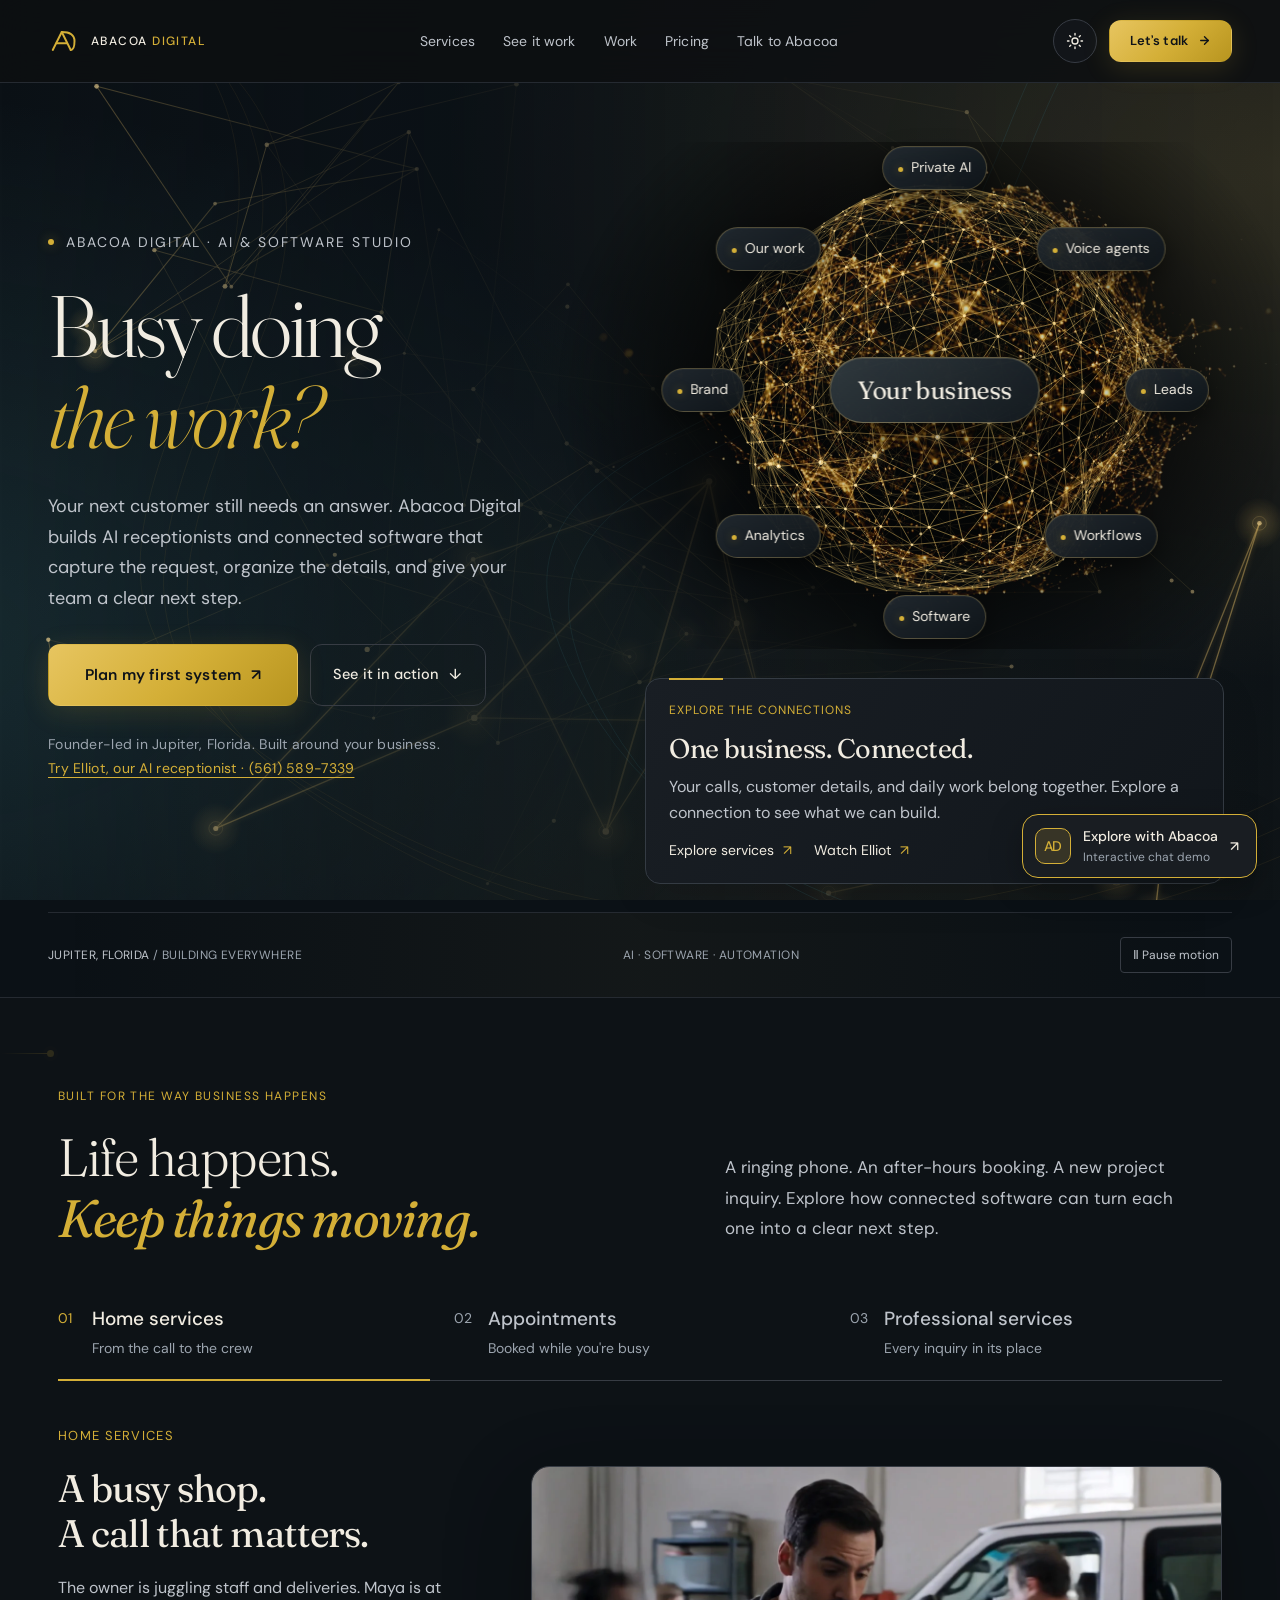
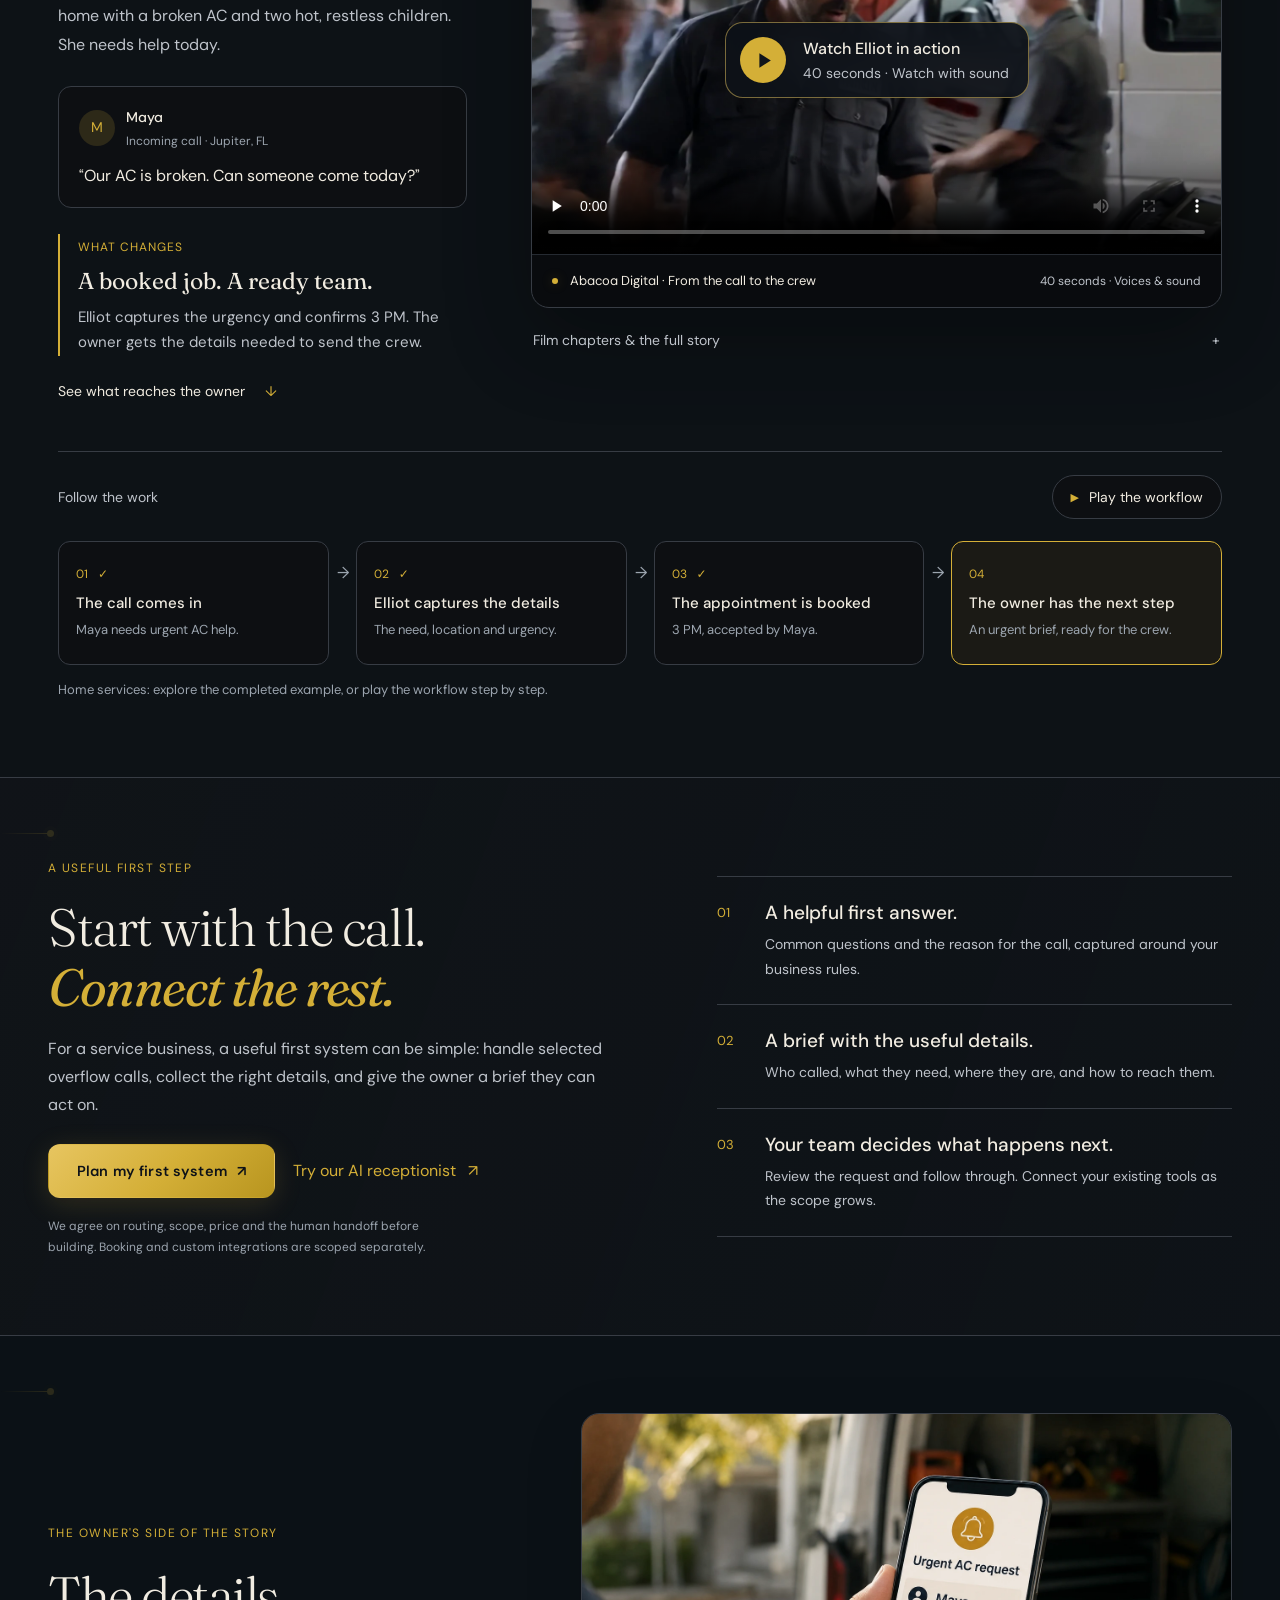
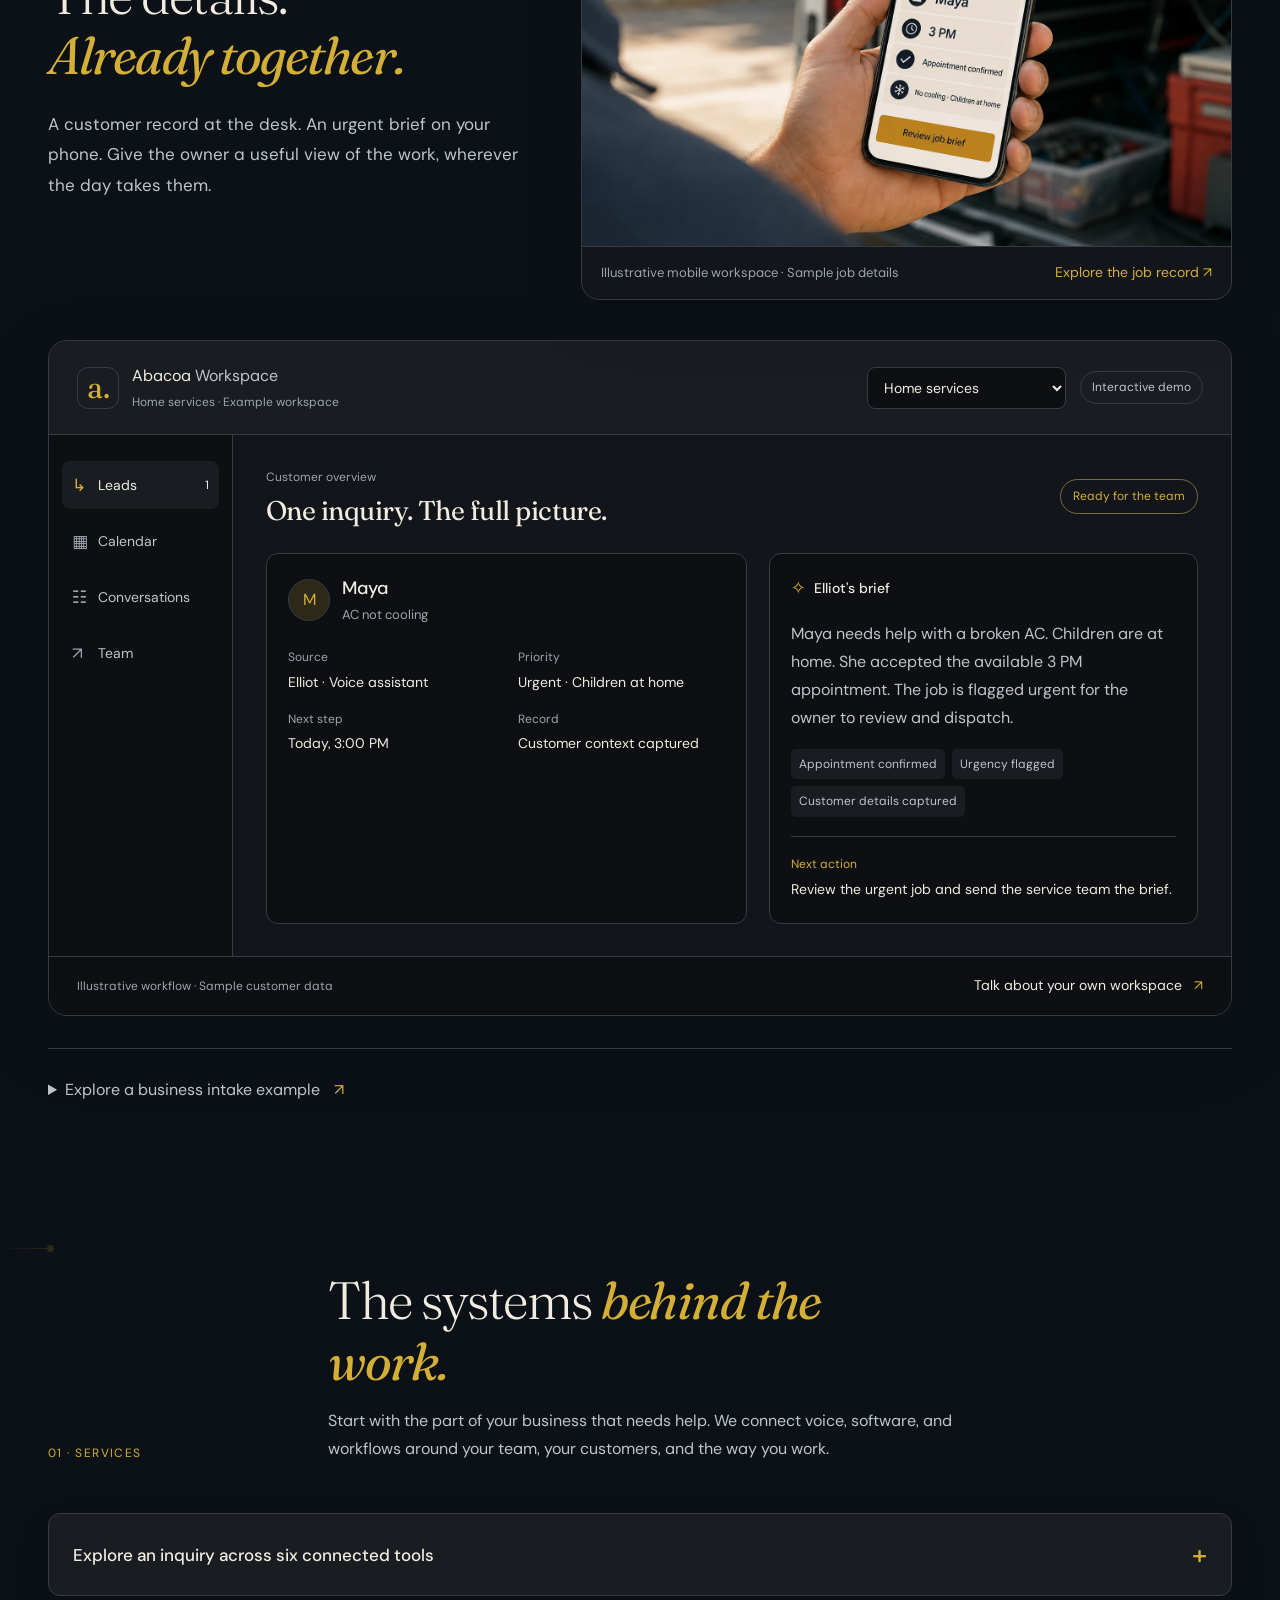
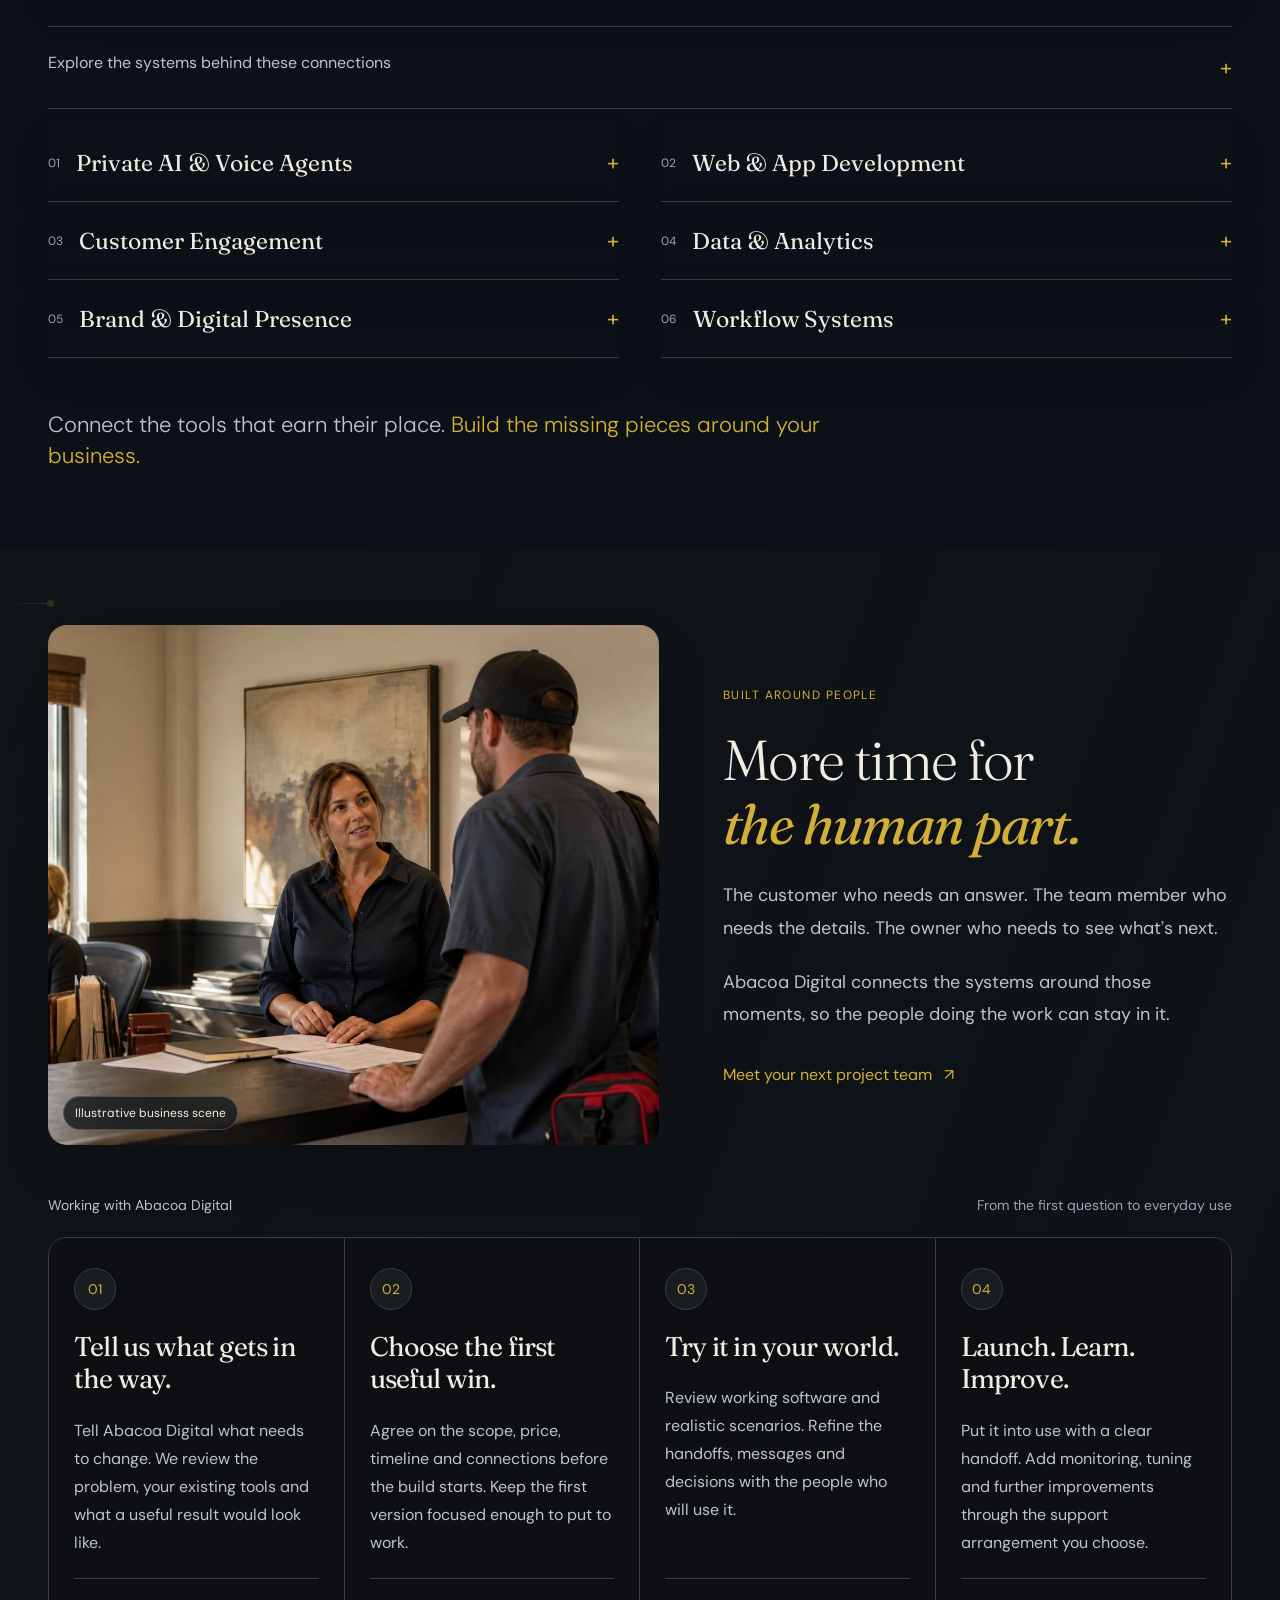
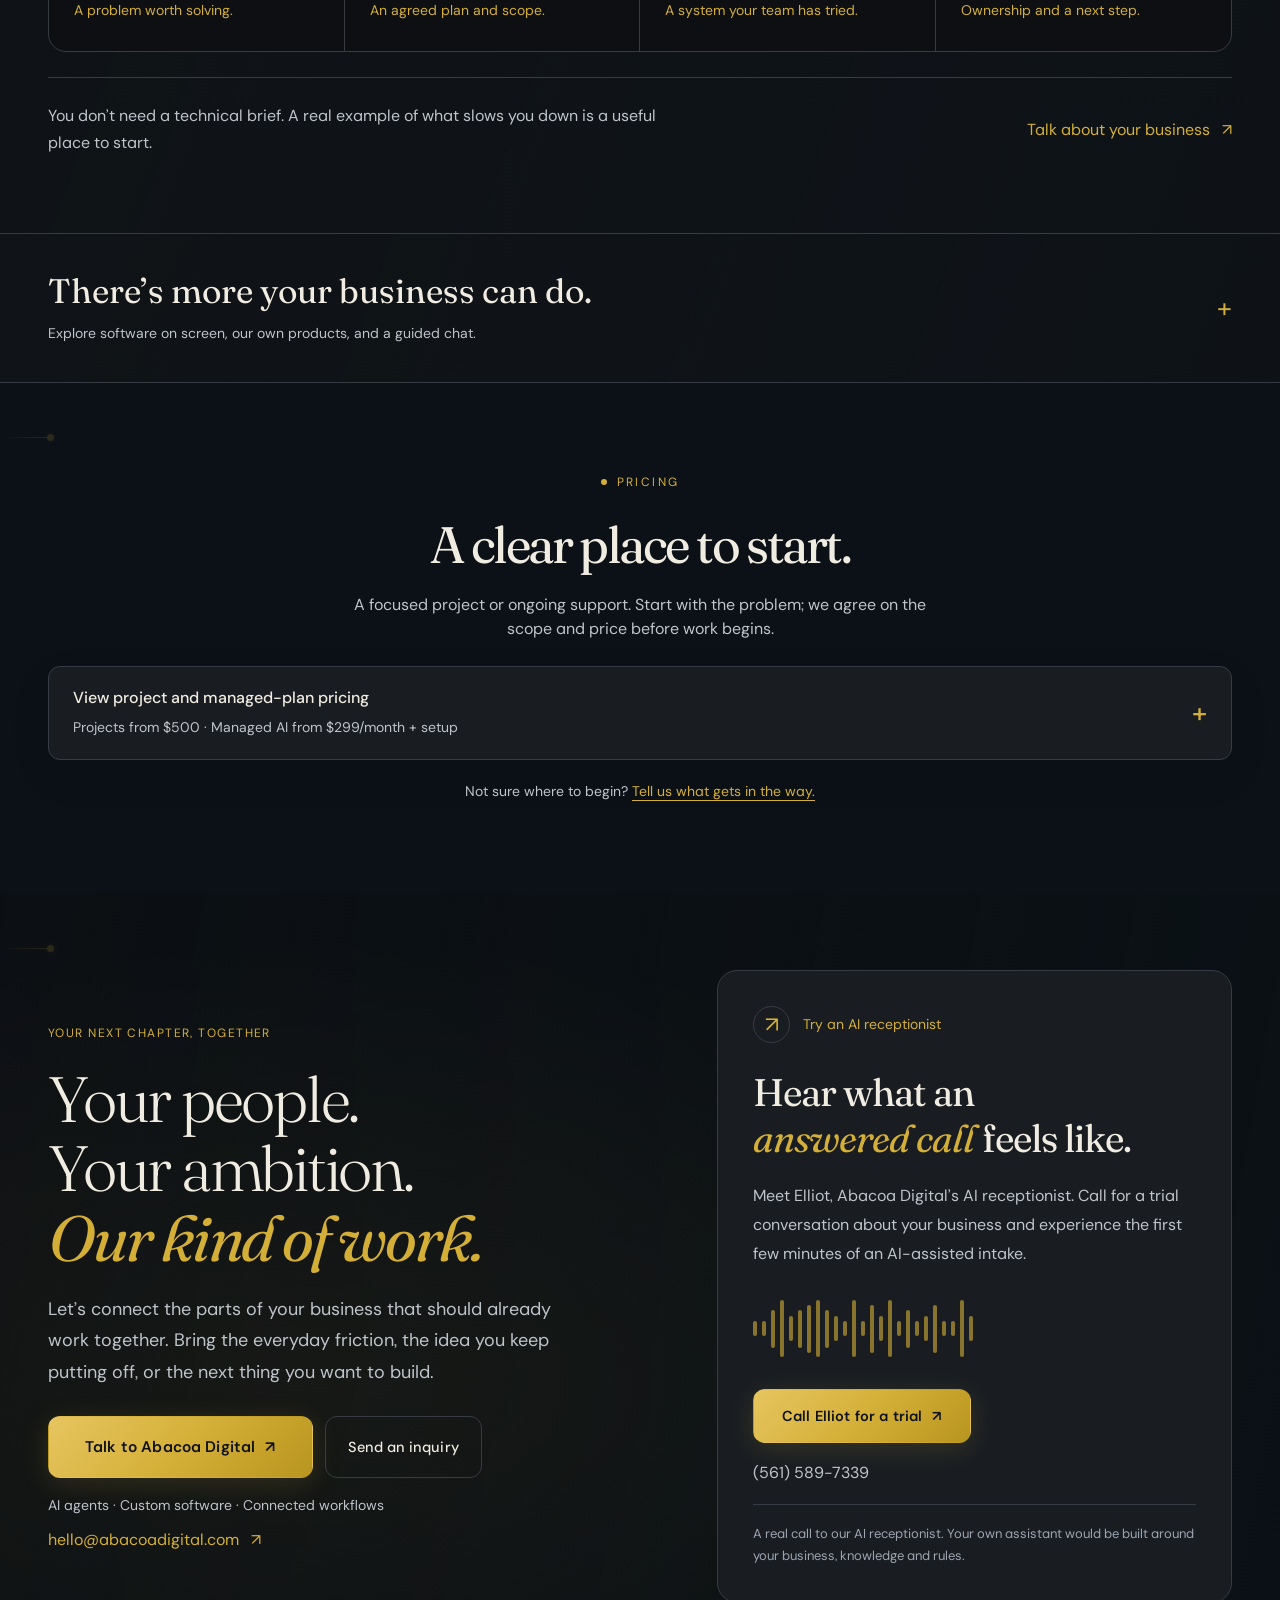
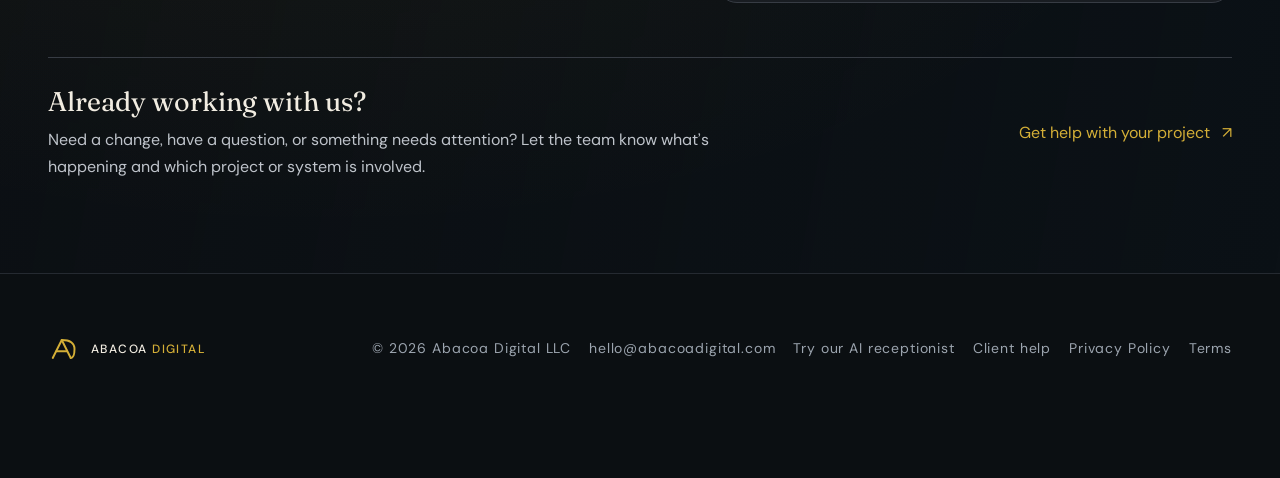
==== index.html @ 373ea74c "Version the section-lighting assets for the homepage release" ====
<!DOCTYPE html>
<html lang="en" data-theme="dark">
<head>
<meta charset="UTF-8" />
<meta name="viewport" content="width=device-width, initial-scale=1.0" />
<meta name="color-scheme" content="dark light" />
<meta name="theme-color" content="#0d0f12" />
<script>
  // Apply the saved choice before the page paints; storage may be unavailable.
  try {
    const choice = localStorage.getItem('abacoa-theme');
    if (choice === 'light' || choice === 'dark') document.documentElement.dataset.theme = choice;
  } catch (_) {}
</script>
<title>Abacoa Digital: Digital systems for ambitious businesses</title>
<meta name="description" content="We build the digital systems that bring you customers and serve them well. AI agents, custom software, and customer engagement infrastructure." />
<meta property="og:title" content="Abacoa Digital" />
<meta property="og:description" content="AI systems that work. For businesses that ship." />
<meta property="og:type" content="website" />
<meta property="og:url" content="https://abacoadigital.com" />
<meta property="og:image" content="https://abacoadigital.com/og.png" />
<meta property="og:image:width" content="1200" />
<meta property="og:image:height" content="630" />
<meta property="og:image:alt" content="Abacoa Digital. AI systems that work. For businesses that ship." />
<meta name="twitter:card" content="summary_large_image" />
<meta name="twitter:title" content="Abacoa Digital" />
<meta name="twitter:description" content="AI systems that work. For businesses that ship." />
<meta name="twitter:image" content="https://abacoadigital.com/og.png" />

<link rel="preconnect" href="https://fonts.googleapis.com" />
<link rel="preconnect" href="https://fonts.gstatic.com" crossorigin />
<link href="https://fonts.googleapis.com/css2?family=Fraunces:ital,opsz,wght@0,9..144,300;0,9..144,400;0,9..144,500;0,9..144,600;1,9..144,300;1,9..144,400;1,9..144,500&family=DM+Sans:ital,opsz,wght@0,9..40,300;0,9..40,400;0,9..40,500;0,9..40,600&display=swap" rel="stylesheet" />

<link rel="icon" type="image/svg+xml" href="data:image/svg+xml;utf8,<svg xmlns='http://www.w3.org/2000/svg' viewBox='0 0 40 40'><rect width='40' height='40' rx='8' fill='%230e1218'/><g stroke='%23d4af37' stroke-width='2.6' stroke-linecap='round' stroke-linejoin='round' fill='none'><path d='M5 32 L17 8 L29 32'/><path d='M10 23 L24 23'/><path d='M17 8 Q34 8 34 20 Q34 32 29 32'/></g></svg>" />

<style>
:root {
  --gold: #d4af37;
  --gold-bright: #e7c560;
  --gold-deep: #b8951f;
  --serif: "Fraunces", "Times New Roman", serif;
  --sans: "DM Sans", -apple-system, BlinkMacSystemFont, system-ui, sans-serif;
  --mono: "JetBrains Mono", "SF Mono", Menlo, monospace;
  --container: 1280px;
  --gutter: clamp(20px, 4vw, 48px);
  --section-y: clamp(80px, 11vw, 144px);
  --radius: 6px;
}

html[data-theme="dark"] {
  --bg: #0e1218;
  --bg-2: #131822;
  --surface: #1a2030;
  --surface-2: #222a3a;
  --border: #2a3346;
  --border-soft: #1d2433;
  --text: #f1ece1;
  --text-dim: #c0b8a5;
  --text-mute: #7d7565;
  --gold-glow: rgba(212, 175, 55, 0.18);
  --gold-glow-strong: rgba(212, 175, 55, 0.4);
  --grain-opacity: 0.04;
  --grain-blend: overlay;
  --shadow-card: 0 4px 20px rgba(0, 0, 0, 0.25);
  --shadow-cta: 0 16px 40px -12px rgba(212, 175, 55, 0.45);
}


* { box-sizing: border-box; margin: 0; padding: 0; }
html { scroll-behavior: smooth; }
body {
  font-family: var(--sans);
  background: var(--bg);
  color: var(--text);
  line-height: 1.55;
  -webkit-font-smoothing: antialiased;
  -moz-osx-font-smoothing: grayscale;
  overflow-x: hidden;
  font-feature-settings: "ss01", "ss02";
  transition: background 0.4s ease, color 0.4s ease;
}
body::before {
  content: ""; position: fixed; inset: 0;
  pointer-events: none; z-index: 1;
  opacity: var(--grain-opacity);
  background-image: url("data:image/svg+xml;utf8,<svg viewBox='0 0 200 200' xmlns='http://www.w3.org/2000/svg'><filter id='n'><feTurbulence type='fractalNoise' baseFrequency='0.9' numOctaves='2' stitchTiles='stitch'/></filter><rect width='100%' height='100%' filter='url(%23n)'/></svg>");
  mix-blend-mode: var(--grain-blend);
  transition: opacity 0.4s ease;
}
a { color: inherit; text-decoration: none; }
::selection { background: var(--gold); color: var(--bg); }

.container {
  max-width: var(--container);
  margin: 0 auto;
  padding: 0 var(--gutter);
  position: relative; z-index: 2;
}

.nav {
  position: fixed; top: 0; left: 0; right: 0;
  z-index: 100; padding: 18px 0;
  transition: background 0.3s ease, backdrop-filter 0.3s ease, border-color 0.3s ease, padding 0.3s ease;
  border-bottom: 1px solid transparent;
}
.nav.scrolled {
  background: color-mix(in srgb, var(--bg) 88%, transparent);
  backdrop-filter: blur(14px);
  -webkit-backdrop-filter: blur(14px);
  border-bottom-color: var(--border-soft);
  padding: 14px 0;
}
.nav-inner { display: flex; align-items: center; justify-content: space-between; gap: 32px; }

.logo {
  display: flex; align-items: center; gap: 14px;
  font-family: var(--sans);
  font-weight: 500; letter-spacing: 0.18em;
  font-size: 13px; text-transform: uppercase;
  color: var(--text);
}
.logo-mark {
  width: 38px; height: 38px;
  display: grid; place-items: center;
  border-radius: 8px;
  background: var(--surface);
  border: 1px solid var(--border-soft);
  transition: all 0.3s ease;
  flex-shrink: 0;
}
.logo:hover .logo-mark {
  border-color: var(--gold);
  box-shadow: 0 0 0 4px var(--gold-glow);
}
.logo-mark svg { width: 24px; height: 24px; }
.logo-text { line-height: 1; }
.logo-text span { color: var(--gold); }

.nav-links { display: flex; align-items: center; gap: 36px; list-style: none; }
.nav-links a {
  font-size: 14px; color: var(--text-dim);
  letter-spacing: 0.01em;
  position: relative;
  transition: color 0.2s ease;
}
.nav-links a::after {
  content: ""; position: absolute;
  left: 0; bottom: -6px;
  height: 1px; width: 0;
  background: var(--gold);
  transition: width 0.3s ease;
}
.nav-links a:hover { color: var(--text); }
.nav-links a:hover::after { width: 100%; }

.nav-actions { display: flex; align-items: center; gap: 12px; }

.theme-toggle {
  width: 38px; height: 38px;
  display: grid; place-items: center;
  background: var(--surface);
  border: 1px solid var(--border-soft);
  border-radius: 999px;
  cursor: pointer;
  color: var(--text-dim);
  transition: all 0.25s ease;
  flex-shrink: 0;
}
.theme-toggle:hover { color: var(--gold); border-color: var(--gold); }
.theme-toggle svg { width: 18px; height: 18px; }
html[data-theme="dark"]  .theme-toggle .icon-light { display: block; }
html[data-theme="dark"]  .theme-toggle .icon-dark  { display: none; }



.btn {
  display: inline-flex; align-items: center; gap: 10px;
  font-family: var(--sans);
  font-size: 14.5px; font-weight: 500;
  letter-spacing: 0.005em;
  cursor: pointer;
  border: 1px solid transparent;
  white-space: nowrap;
  transition: all 0.25s cubic-bezier(0.2, 0.8, 0.2, 1);
}
.btn .arrow { transition: transform 0.25s ease; }
.btn:hover .arrow { transform: translateX(4px); }

.btn-primary {
  position: relative;
  background: linear-gradient(135deg, var(--gold-bright) 0%, var(--gold) 50%, var(--gold-deep) 100%);
  color: #0e1218;
  padding: 15px 28px;
  border-radius: 999px;
  font-weight: 600;
  letter-spacing: 0.01em;
  box-shadow:
    0 1px 0 rgba(255, 255, 255, 0.25) inset,
    0 -1px 0 rgba(0, 0, 0, 0.15) inset,
    var(--shadow-cta);
}
.btn-primary::before {
  content: ""; position: absolute; inset: -2px;
  border-radius: 999px;
  background: var(--gold);
  filter: blur(14px);
  opacity: 0.45;
  z-index: -1;
  transition: opacity 0.3s ease;
}
.btn-primary:hover {
  transform: translateY(-2px);
  box-shadow:
    0 1px 0 rgba(255, 255, 255, 0.3) inset,
    0 -1px 0 rgba(0, 0, 0, 0.15) inset,
    0 22px 50px -12px rgba(212, 175, 55, 0.6);
}
.btn-primary:hover::before { opacity: 0.7; }
.btn-primary:active { transform: translateY(0); }
.btn-primary.btn-lg { padding: 18px 36px; font-size: 15.5px; }

.btn-ghost {
  background: transparent;
  color: var(--text);
  border-color: var(--border);
  padding: 15px 26px;
  border-radius: 999px;
}
.btn-ghost:hover { border-color: var(--gold); color: var(--gold); background: var(--surface); }
.nav-cta { font-size: 13px; font-weight: 600; padding: 10px 20px; }
@media (max-width: 820px) { .nav-links { display: none; } }

.hero {
  position: relative; min-height: 100vh;
  display: flex; align-items: center;
  padding: 140px 0 100px; overflow: hidden;
}
.hero::before {
  content: ""; position: absolute;
  top: -20%; right: -10%;
  width: 60vw; height: 60vw;
  max-width: 900px; max-height: 900px;
  background: radial-gradient(circle, var(--gold-glow) 0%, color-mix(in srgb, var(--gold) 4%, transparent) 35%, transparent 65%);
  pointer-events: none; z-index: 0;
}
.hero::after {
  content: ""; position: absolute;
  bottom: 8%; left: -100px;
  width: 320px; height: 320px;
  background-image:
    linear-gradient(to right, color-mix(in srgb, var(--gold) 10%, transparent) 1px, transparent 1px),
    linear-gradient(to bottom, color-mix(in srgb, var(--gold) 10%, transparent) 1px, transparent 1px);
  background-size: 32px 32px;
  mask-image: radial-gradient(circle, black 0%, transparent 70%);
  -webkit-mask-image: radial-gradient(circle, black 0%, transparent 70%);
  pointer-events: none;
}
.hero-grid {
  position: relative; z-index: 2;
  display: grid;
  grid-template-columns: 1.1fr 0.9fr;
  gap: 72px;
  align-items: center;
}
@media (max-width: 980px) {
  .hero-grid { grid-template-columns: 1fr; gap: 56px; }
}
.hero-photo {
  position: relative;
  border-radius: 10px;
  overflow: hidden;
  aspect-ratio: 4 / 5;
  background: var(--bg-2);
  border: 1px solid var(--border);
  box-shadow: var(--shadow-card);
  opacity: 0;
  animation: fadeUp 1.2s ease 0.6s forwards;
}
.hero-photo img {
  width: 100%; height: 100%;
  object-fit: cover; display: block;
  filter: brightness(0.85) contrast(1.08) saturate(0.65) sepia(0.18) hue-rotate(-8deg);
}
.hero-photo::after {
  content: "";
  position: absolute; inset: 0;
  background:
    linear-gradient(135deg, rgba(14,18,24,0.45) 0%, rgba(14,18,24,0.05) 50%, rgba(212,175,55,0.08) 100%),
    radial-gradient(circle at 80% 20%, rgba(212,175,55,0.14) 0%, transparent 55%);
  pointer-events: none;
}
.hero-photo-caption {
  position: absolute; bottom: 14px; left: 16px;
  font-family: var(--sans); font-size: 10px;
  letter-spacing: 0.22em; text-transform: uppercase;
  color: var(--gold); z-index: 2;
  background: rgba(14,18,24,0.6); padding: 6px 10px;
  border-radius: 3px; backdrop-filter: blur(4px);
}
@media (max-width: 980px) {
  .hero-photo { aspect-ratio: 16 / 10; max-height: 380px; }
}

#approach { position: relative; }
#approach::before {
  content: ""; position: absolute; inset: 0;
  background-image: url("https://images.unsplash.com/photo-1555532538-dcdbd01d373d?fm=jpg&q=70&w=1600&auto=format&fit=crop");
  background-size: cover; background-position: center;
  opacity: 0.06;
  filter: brightness(0.5) saturate(0.4) sepia(0.25) hue-rotate(-8deg);
  z-index: 0; pointer-events: none;
}
#approach .container { position: relative; z-index: 2; }

.hero-eyebrow {
  display: inline-flex; align-items: center; gap: 10px;
  font-family: var(--sans);
  font-size: 11px; letter-spacing: 0.2em;
  text-transform: uppercase; color: var(--gold);
  margin-bottom: 36px;
  opacity: 0;
  animation: fadeUp 0.9s ease 0.1s forwards;
}
.hero-eyebrow .dot {
  width: 6px; height: 6px;
  background: var(--gold);
  border-radius: 50%;
  box-shadow: 0 0 0 0 var(--gold-glow-strong);
  animation: pulse 2.4s ease-in-out infinite;
}
@keyframes pulse {
  0%, 100% { box-shadow: 0 0 0 0 var(--gold-glow-strong); }
  50%      { box-shadow: 0 0 0 8px transparent; }
}

.hero-title {
  font-family: var(--serif);
  font-weight: 300;
  font-size: clamp(48px, 8vw, 116px);
  line-height: 0.96;
  letter-spacing: -0.025em;
  max-width: 14ch;
  margin-bottom: 40px;
}
.hero-title em { font-style: italic; font-weight: 400; color: var(--gold); }
.hero-title .word {
  display: inline-block;
  opacity: 0; transform: translateY(20px);
  animation: fadeUp 0.9s cubic-bezier(0.2, 0.8, 0.2, 1) forwards;
}

.hero-sub {
  font-family: var(--sans);
  font-size: clamp(16px, 1.5vw, 19px);
  line-height: 1.55;
  color: var(--text-dim);
  max-width: 48ch;
  margin-bottom: 48px;
  opacity: 0;
  animation: fadeUp 0.9s ease 0.7s forwards;
}

.hero-actions {
  display: flex; gap: 16px; flex-wrap: wrap;
  opacity: 0;
  animation: fadeUp 0.9s ease 0.9s forwards;
}

.hero-meta {
  margin-top: 80px; padding-top: 28px;
  border-top: 1px solid var(--border-soft);
  display: grid;
  grid-template-columns: repeat(auto-fit, minmax(180px, 1fr));
  gap: 32px;
  opacity: 0;
  animation: fadeUp 0.9s ease 1.1s forwards;
}
.hero-meta-item { display: flex; flex-direction: column; gap: 6px; }
.hero-meta-label {
  font-family: var(--sans);
  font-size: 11px; letter-spacing: 0.18em;
  text-transform: uppercase; color: var(--text-mute);
}
.hero-meta-value { font-family: var(--serif); font-size: 18px; color: var(--text); }
@keyframes fadeUp { to { opacity: 1; transform: translateY(0); } }

section { position: relative; z-index: 2; padding: var(--section-y) 0; }
.section-head {
  display: grid; grid-template-columns: auto 1fr;
  gap: 60px; margin-bottom: 80px; align-items: end;
}
.section-num {
  font-family: var(--sans);
  font-size: 12px; letter-spacing: 0.2em;
  color: var(--gold); text-transform: uppercase;
  padding-top: 12px;
}
.section-title {
  font-family: var(--serif);
  font-weight: 300;
  font-size: clamp(36px, 5vw, 64px);
  line-height: 1.04;
  letter-spacing: -0.02em;
  max-width: 18ch;
}
.section-title em { font-style: italic; color: var(--gold); font-weight: 400; }
.section-lede {
  font-size: 16px; color: var(--text-dim);
  max-width: 50ch; margin-top: 16px; line-height: 1.6;
}
@media (max-width: 720px) { .section-head { grid-template-columns: 1fr; gap: 24px; } }

.cap-grid { display: grid; grid-template-columns: repeat(3, 1fr); gap: 18px; }
@media (max-width: 920px) { .cap-grid { grid-template-columns: repeat(2, 1fr); } }
@media (max-width: 600px) { .cap-grid { grid-template-columns: 1fr; } }
.cap {
  background: var(--bg); border: 1px solid var(--border-soft); border-radius: var(--radius);
  padding: 36px 32px 40px; position: relative; min-height: 280px;
  display: flex; flex-direction: column;
  transition: transform .28s ease, border-color .28s ease, box-shadow .28s ease, background .28s ease;
}
.cap::before { content:""; position:absolute; left:0; top:0; height:2px; width:0;
  background: var(--gold); border-radius: var(--radius) var(--radius) 0 0; transition: width .3s ease; }
.cap:hover { background: var(--bg-2); transform: translateY(-6px); border-color: var(--gold);
  box-shadow: 0 18px 44px rgba(0,0,0,.45); }
.cap:hover::before { width: 100%; }
.cap-num { font-family: var(--sans); font-size: 11px; letter-spacing: 0.18em; color: var(--text-mute); margin-bottom: 36px; }
.cap-icon { width: 38px; height: 38px; margin-bottom: 28px; color: var(--gold); }
.cap-icon svg { width: 100%; height: 100%; stroke-width: 1.5; }
.cap h3 { font-family: var(--serif); font-weight: 400; font-size: 22px; line-height: 1.2; margin-bottom: 12px; letter-spacing: -0.01em; }
.cap p { font-size: 14.5px; color: var(--text-dim); line-height: 1.6; margin-bottom: auto; }
.cap-tags { margin-top: 24px; display: flex; flex-wrap: wrap; gap: 6px; }
.cap-tag {
  font-family: var(--sans);
  font-size: 10.5px; letter-spacing: 0.08em;
  text-transform: uppercase; color: var(--text-mute);
  padding: 5px 10px;
  border: 1px solid var(--border);
  border-radius: 999px;
}

.process { background: linear-gradient(180deg, var(--bg) 0%, var(--bg-2) 100%); }
.process-list { display: grid; gap: 0; border-top: 1px solid var(--border-soft); }
.process-step {
  display: grid; grid-template-columns: 100px 1fr 1.2fr;
  gap: 48px; padding: 44px 0;
  border-bottom: 1px solid var(--border-soft);
  align-items: start; position: relative;
  transition: padding-left 0.4s ease;
}
.process-step::before {
  content: ""; position: absolute;
  left: 0; top: 0; height: 100%; width: 0;
  background: linear-gradient(90deg, var(--gold), transparent);
  opacity: 0.06;
  transition: width 0.5s ease;
}
.process-step:hover::before { width: 100%; }
.process-step:hover { padding-left: 16px; }
.process-num { font-family: var(--serif); font-style: italic; font-weight: 300; font-size: 56px; color: var(--gold); line-height: 1; }
.process-title { font-family: var(--serif); font-weight: 400; font-size: 26px; line-height: 1.2; letter-spacing: -0.01em; }
.process-desc { color: var(--text-dim); font-size: 15.5px; line-height: 1.65; }
@media (max-width: 820px) { .process-step { grid-template-columns: 1fr; gap: 16px; } .process-num { font-size: 40px; } }

.stack-intro { font-family: var(--serif); font-weight: 300; font-size: clamp(22px, 2.6vw, 30px); line-height: 1.4; color: var(--text-dim); max-width: 60ch; margin-bottom: 64px; }
.stack-intro em { color: var(--gold); font-style: italic; }
.stack-grid { display: grid; grid-template-columns: repeat(4, 1fr); gap: 14px; }
@media (max-width: 900px) { .stack-grid { grid-template-columns: repeat(2, 1fr); } }
@media (max-width: 540px) { .stack-grid { grid-template-columns: 1fr; } }
.stack-item {
  border: 1px solid var(--border-soft);
  border-radius: var(--radius);
  padding: 22px 20px 20px;
  background: var(--bg-2);
  transition: all 0.25s ease;
  display: flex; flex-direction: column; gap: 14px;
  min-height: 170px;
}
.stack-item:hover {
  border-color: var(--gold);
  background: var(--surface);
  transform: translateY(-2px);
  box-shadow: var(--shadow-card);
}
.stack-header { display: flex; align-items: center; gap: 10px; }
.stack-icon { width: 18px; height: 18px; color: var(--gold); opacity: 0.9; flex-shrink: 0; }
.stack-icon svg { width: 100%; height: 100%; stroke-width: 1.6; }
.stack-cat { font-family: var(--sans); font-size: 10.5px; letter-spacing: 0.12em; text-transform: uppercase; color: var(--text-mute); }
.stack-tools { display: flex; flex-direction: column; gap: 7px; }
.stack-tool {
  font-family: var(--serif);
  font-weight: 500;
  font-size: 16px;
  letter-spacing: -0.005em;
  color: var(--text);
  cursor: pointer;
  text-decoration: none;
  transition: color 0.18s ease, transform 0.18s ease;
  display: inline-flex;
  align-items: center;
  gap: 6px;
  width: fit-content;
}
.stack-tool::after {
  content: "↗";
  font-family: var(--sans);
  font-size: 11px;
  opacity: 0;
  transition: opacity 0.18s ease;
  color: var(--gold-bright);
}
.stack-tool:hover { color: var(--gold-bright); transform: translateX(2px); }
.stack-tool:hover::after { opacity: 1; }
.stack-tool.primary { color: var(--gold); font-size: 18px; }
.stack-tool.primary:hover { color: var(--gold-bright); }
.stack-item.featured {
  background: linear-gradient(135deg, var(--gold-glow), color-mix(in srgb, var(--gold) 4%, transparent));
  border-color: color-mix(in srgb, var(--gold) 35%, transparent);
}

.approach-grid { display: grid; grid-template-columns: 1fr 1fr; gap: 80px; align-items: start; }
.approach-quote {
  font-family: var(--serif);
  font-weight: 300; font-style: italic;
  font-size: clamp(24px, 3vw, 36px);
  line-height: 1.3; letter-spacing: -0.01em;
  color: var(--text);
  border-left: 2px solid var(--gold);
  padding-left: 28px;
}
.approach-quote::before {
  content: "\201C";
  font-family: var(--serif);
  font-size: 80px; line-height: 0.5;
  color: var(--gold);
  display: block;
  margin-bottom: 16px; margin-left: -8px;
}
.approach-body p { color: var(--text-dim); font-size: 16px; line-height: 1.7; margin-bottom: 18px; }
.approach-body p strong { color: var(--text); font-weight: 500; }
.approach-body .signature {
  margin-top: 40px; padding-top: 28px;
  border-top: 1px solid var(--border-soft);
  font-family: var(--sans);
  font-size: 12px; letter-spacing: 0.1em;
  text-transform: uppercase; color: var(--text-mute);
}
@media (max-width: 900px) { .approach-grid { grid-template-columns: 1fr; gap: 40px; } }

.cta { padding: var(--section-y) 0; position: relative; overflow: hidden; }
.cta::before {
  content: ""; position: absolute; inset: 0;
  background: radial-gradient(ellipse at center, var(--gold-glow) 0%, transparent 60%);
  pointer-events: none;
}
.cta-inner { text-align: center; position: relative; z-index: 2; }
.cta-eyebrow { font-family: var(--sans); font-size: 11px; letter-spacing: 0.2em; text-transform: uppercase; color: var(--gold); margin-bottom: 28px; }
.cta-title { font-family: var(--serif); font-weight: 300; font-size: clamp(40px, 6vw, 84px); line-height: 1.02; letter-spacing: -0.025em; margin-bottom: 32px; }
.cta-title em { font-style: italic; color: var(--gold); font-weight: 400; }
.cta-sub { font-size: 17px; color: var(--text-dim); max-width: 50ch; margin: 0 auto 48px; line-height: 1.6; }

.footer { border-top: 1px solid var(--border-soft); padding: 56px 0 40px; position: relative; z-index: 2; }
.footer-inner { display: grid; grid-template-columns: 1fr auto; gap: 32px; align-items: center; }
.footer-meta { font-family: var(--sans); font-size: 12px; letter-spacing: 0.06em; color: var(--text-mute); display: flex; gap: 24px; flex-wrap: wrap; }
.footer-meta a { transition: color 0.2s ease; }
.footer-meta a:hover { color: var(--gold); }
@media (max-width: 720px) { .footer-inner { grid-template-columns: 1fr; } }

.reveal { opacity: 0; transform: translateY(30px); transition: opacity 0.9s cubic-bezier(0.2, 0.8, 0.2, 1), transform 0.9s cubic-bezier(0.2, 0.8, 0.2, 1); }
.reveal.in { opacity: 1; transform: translateY(0); }
.reveal-stagger > * { opacity: 0; transform: translateY(20px); transition: opacity 0.7s ease, transform 0.7s ease; }
.reveal-stagger.in > * { opacity: 1; transform: translateY(0); }
.reveal-stagger.in > *:nth-child(1) { transition-delay: 0.05s; }
.reveal-stagger.in > *:nth-child(2) { transition-delay: 0.12s; }
.reveal-stagger.in > *:nth-child(3) { transition-delay: 0.19s; }
.reveal-stagger.in > *:nth-child(4) { transition-delay: 0.26s; }
.reveal-stagger.in > *:nth-child(5) { transition-delay: 0.33s; }
.reveal-stagger.in > *:nth-child(6) { transition-delay: 0.4s; }

@media (prefers-reduced-motion: reduce) {
  *, *::before, *::after { animation-duration: 0.01ms !important; transition-duration: 0.01ms !important; }
  .reveal, .reveal-stagger > * { opacity: 1; transform: none; }
}

.pr-sec{padding:90px 0;}
.pr-wrap{max-width:var(--container,920px);margin:0 auto;padding:0 var(--gutter,32px);}
.pr-eyebrow{font-family:var(--sans);font-size:11px;letter-spacing:.2em;text-transform:uppercase;color:var(--gold);margin-bottom:14px;display:flex;align-items:center;gap:10px;justify-content:center;}
.pr-eyebrow::before{content:"";width:6px;height:6px;border-radius:50%;background:var(--gold);}
.pr-h2{font-family:var(--serif);font-weight:400;font-size:clamp(30px,4vw,44px);letter-spacing:-.01em;margin-bottom:8px;text-align:center;}
.pr-lede{color:var(--text-dim);font-size:16px;max-width:600px;margin:0 auto 24px;text-align:center;}
.pr-toprow{display:flex;flex-direction:column;align-items:center;gap:6px;margin-bottom:34px;}
.pr-toggle{display:inline-flex;border:1px solid var(--border);border-radius:999px;padding:4px;background:var(--surface);}
.pr-toggle button{font-family:var(--sans);font-size:13px;font-weight:500;border:none;background:transparent;color:var(--text-dim);padding:8px 18px;border-radius:999px;cursor:pointer;transition:all .2s;}
.pr-toggle button.on{background:var(--gold);color:#1a1408;}
.pr-save{font-family:var(--sans);font-size:11px;color:var(--gold);}
.pr-grid{display:grid;grid-template-columns:repeat(3,1fr);gap:18px;align-items:stretch;}
.pr-plan{background:var(--surface);border:2px solid var(--border);border-radius:14px;padding:30px 26px;position:relative;display:flex;flex-direction:column;transition:border-color .2s,transform .2s,box-shadow .2s;}
.pr-plan:hover{border-color:var(--gold);transform:translateY(-6px);box-shadow:0 20px 44px -20px rgba(212,175,55,.34);}
.pr-plan.feat{border-color:var(--gold);}
.pr-badge{position:absolute;top:-11px;left:50%;transform:translateX(-50%);font-family:var(--sans);font-size:10px;letter-spacing:.1em;text-transform:uppercase;background:var(--gold);color:#1a1408;padding:4px 14px;border-radius:999px;font-weight:500;white-space:nowrap;}
.pr-plan h3{font-family:var(--serif);font-weight:400;font-size:25px;margin-bottom:4px;}
.pr-blurb{font-size:13px;color:var(--text-mute);margin-bottom:18px;min-height:34px;}
.pr-price{display:flex;align-items:baseline;gap:6px;margin-bottom:6px;}
.pr-amt{font-family:var(--serif);font-size:42px;font-weight:500;}
.pr-per{font-size:14px;color:var(--text-dim);}
.pr-setup{font-family:var(--sans);font-size:12px;color:var(--text-dim);margin-bottom:20px;}
.pr-setup s{color:var(--text-mute);opacity:.7;}
.pr-setup .pr-waived{color:var(--gold);}
.pr-list{list-style:none;margin:0 0 22px;padding:0;flex:1;}
.pr-list li{font-size:14px;color:var(--text-dim);padding:8px 0 8px 26px;position:relative;border-top:1px solid var(--border-soft);}
.pr-list li:first-child{border-top:none;}
.pr-list li::before{content:"";position:absolute;left:3px;top:14px;width:9px;height:9px;border-right:2px solid var(--gold);border-bottom:2px solid var(--gold);transform:rotate(45deg);}
.pr-cta{font-family:var(--sans);font-weight:500;font-size:14px;text-align:center;padding:13px;border-radius:999px;text-decoration:none;display:block;transition:all .2s;}
.pr-cta.solid{background:var(--gold);color:#1a1408;box-shadow:0 14px 32px -14px rgba(212,175,55,.34);}
.pr-cta.solid:hover{background:var(--gold-bright,#e8c558);}
.pr-cta.ghost{background:transparent;border:1px solid var(--border);color:var(--text);}
.pr-cta.ghost:hover{border-color:var(--gold);color:var(--gold);}
.pr-projects{margin-top:50px;border-top:1px solid var(--border);padding-top:34px;}
.pr-projects h4{font-family:var(--serif);font-weight:400;font-size:22px;margin-bottom:4px;}
.pr-psub{font-size:14px;color:var(--text-dim);margin-bottom:22px;}
.pr-ptiers{display:grid;grid-template-columns:repeat(4,1fr);gap:14px;}
.pr-ptier{background:var(--bg-2);border:2px solid transparent;border-radius:10px;padding:18px;transition:border-color .2s,transform .2s;}
.pr-ptier:hover{border-color:var(--gold);transform:translateY(-4px);}
.pr-ptier .pr-t{font-family:var(--sans);font-size:11px;letter-spacing:.06em;text-transform:uppercase;color:var(--gold);margin-bottom:8px;}
.pr-ptier .pr-r{font-family:var(--serif);font-size:20px;}
.pr-ptier .pr-d{font-size:12.5px;color:var(--text-mute);margin-top:6px;line-height:1.5;}
.pr-combo{margin-top:26px;font-size:14px;color:var(--text-dim);background:var(--bg-2);border-left:3px solid var(--gold);padding:14px 18px;}
@media(max-width:780px){.pr-grid{grid-template-columns:none;grid-auto-flow:column;grid-auto-columns:84%;overflow-x:auto;scroll-snap-type:x mandatory;padding-bottom:10px;}.pr-plan{scroll-snap-align:center;}.pr-ptiers{grid-template-columns:1fr 1fr;}}
</style>

<!-- Meta Pixel Code — set FB_PIXEL_ID to your Meta Pixel ID to activate (inert until then) -->
<script>
(function () {
  var FB_PIXEL_ID = 'FB_PIXEL_ID'; /* ← replace with your numeric Pixel ID, e.g. '123456789012345' */
  if (!/^\d+$/.test(FB_PIXEL_ID)) return; /* stays inert until a real ID is set */
  !function(f,b,e,v,n,t,s){if(f.fbq)return;n=f.fbq=function(){n.callMethod?n.callMethod.apply(n,arguments):n.queue.push(arguments)};if(!f._fbq)f._fbq=n;n.push=n;n.loaded=!0;n.version='2.0';n.queue=[];t=b.createElement(e);t.async=!0;t.src=v;s=b.getElementsByTagName(e)[0];s.parentNode.insertBefore(t,s)}(window,document,'script','https://connect.facebook.net/en_US/fbevents.js');
  fbq('init', FB_PIXEL_ID);
  fbq('track', 'PageView');
})();
</script>
<!-- End Meta Pixel Code -->
<link href="obsidian.css" rel="stylesheet" />
<link href="assets/business-stories.css" rel="stylesheet" />
<link href="assets/owner-paths.css" rel="stylesheet" />
<link href="assets/studio-experience.css" rel="stylesheet" />
<link href="assets/software-scenes.css" rel="stylesheet" />
<link href="assets/launch-focus.css" rel="stylesheet" />
<link href="assets/connected-background.css?v=section-lighting-1" rel="stylesheet" />
<meta name="robots" content="index,follow" />
<link rel="canonical" href="https://abacoadigital.com/" />
</head>

<body>
<div class="connected-background" id="connectedBackground" aria-hidden="true">
  <div class="connected-atmosphere"></div>
  <svg class="connected-contours" viewBox="0 0 1440 1000" preserveAspectRatio="xMidYMid slice" focusable="false">
    <path d="M-230 60C210-120 390 110 300 350S140 690 460 860S1260 970 1640 650"/>
    <path d="M-245 80C225-100 415 120 324 360S164 714 480 878S1280 990 1650 678"/>
    <path d="M-260 100C240-80 440 130 348 370S188 738 500 896S1300 1010 1660 706"/>
    <path class="cool-contour" d="M1550-150C1000-60 1160 220 960 360S520 510 680 760S1330 1000 1540 1160"/>
    <path class="cool-contour" d="M1570-128C1025-40 1180 235 983 380S540 530 702 780S1350 1020 1560 1180"/>
  </svg>
  <canvas id="connectedField"></canvas>
</div>
<a class="skip-link" href="#main">Skip to content</a>

<nav class="nav" id="nav">
  <div class="container nav-inner">
    <a href="#" class="logo" aria-label="Abacoa Digital home">
      <span class="logo-mark" aria-hidden="true">
        <svg viewBox="0 0 40 40" fill="none">
          <g stroke="var(--gold)" stroke-width="2.6" stroke-linecap="round" stroke-linejoin="round" fill="none">
            <path d="M5 32 L17 8 L29 32"/>
            <path d="M10 23 L24 23"/>
            <path d="M17 8 Q34 8 34 20 Q34 32 29 32"/>
          </g>
        </svg>
      </span>
      <span class="logo-text">Abacoa <span>Digital</span></span>
    </a>
    <ul class="nav-links" id="mainNavLinks">
      <li><a href="#services">Services</a></li>
      <li><a href="#system-film">See it work</a></li>
      <li><a href="#work">Work</a></li>
      <li><a href="#pricing">Pricing</a></li><li><a href="https://abacoadigital.com/contact.html">Talk to Abacoa</a></li>
    </ul>
    <div class="nav-actions">
<button class="nav-menu-toggle" id="navMenuToggle" type="button" aria-controls="mainNavLinks" aria-expanded="false">Menu</button>
      <button class="theme-toggle" id="themeToggle" type="button" aria-label="Switch to light mode" title="Switch to light mode">
        <svg class="icon-light" viewBox="0 0 24 24" fill="none" stroke="currentColor" stroke-width="1.8" stroke-linecap="round" aria-hidden="true"><circle cx="12" cy="12" r="4"/><path d="M12 2v2M12 20v2M4.93 4.93l1.41 1.41M17.66 17.66l1.41 1.41M2 12h2M20 12h2M4.93 19.07l1.41-1.41M17.66 6.34l1.41-1.41"/></svg>
        <svg class="icon-dark" viewBox="0 0 24 24" fill="none" stroke="currentColor" stroke-width="1.8" stroke-linecap="round" stroke-linejoin="round" aria-hidden="true"><path d="M20.9 13A9 9 0 0 1 11 3.1 9 9 0 1 0 20.9 13Z"/></svg>
      </button>
<a href="https://abacoadigital.com/contact.html" class="btn btn-primary nav-cta">
        Let’s talk
        <svg class="arrow" width="13" height="13" viewBox="0 0 24 24" fill="none" stroke="currentColor" stroke-width="2.5" stroke-linecap="round" stroke-linejoin="round"><line x1="5" y1="12" x2="19" y2="12"/><polyline points="12 5 19 12 12 19"/></svg>
      </a>
    </div>
  </div>
</nav>

<main id="main"><header class="hero">
<div class="container hero-grid"><div class="hero-copy">
<div class="hero-eyebrow"><span class="dot"></span>Abacoa Digital · AI &amp; software studio</div>
<h1 class="hero-title">Busy doing<br><span class="soft">the work?</span></h1>
<p class="hero-sub">Your next customer still needs an answer. Abacoa Digital builds AI receptionists and connected software that capture the request, organize the details, and give your team a clear next step.</p>
<div class="hero-actions"><a href="https://abacoadigital.com/contact.html" class="btn btn-primary btn-lg">Plan my first system <span aria-hidden="true">↗</span></a><a href="#system-film" class="btn btn-ghost">See it in action <span aria-hidden="true">↓</span></a></div>
<p class="hero-note">Founder-led in Jupiter, Florida. Built around your business.<br><a href="tel:+15615897339">Try Elliot, our AI receptionist · (561) 589-7339</a></p></div>
<div class="brain-shell">
<div class="brain" aria-label="Explore Abacoa's connected business systems">
<img class="brain-art" src="assets/obsidian-nexus.webp" width="1536" height="1024" alt="" fetchpriority="high" /><canvas id="brainCanvas" aria-hidden="true"></canvas>
<a class="brain-node core" data-brain-node="business" href="#services" style="--x:50%;--y:49%">Your business</a>
<a class="brain-node" data-brain-node="knowledge" href="#service-voice" style="--x:50%;--y:8%">Private AI</a>
<a class="brain-node" data-brain-node="voice" href="#service-voice" style="--x:78%;--y:23%">Voice agents</a>
<a class="brain-node" data-brain-node="leads" href="#service-leads" style="--x:89%;--y:49%">Leads</a>
<a class="brain-node" data-brain-node="workflows" href="#service-workflows" style="--x:78%;--y:76%">Workflows</a>
<a class="brain-node" data-brain-node="software" href="#service-software" style="--x:50%;--y:91%">Software</a>
<a class="brain-node" data-brain-node="analytics" href="#service-analytics" style="--x:22%;--y:76%">Analytics</a>
<a class="brain-node" data-brain-node="brand" href="#service-brand" style="--x:11%;--y:49%">Brand</a>
<a class="brain-node" data-brain-node="products" href="#work" style="--x:22%;--y:23%">Our work</a>
</div>
<div class="brain-detail" id="brainDetail" role="region" aria-labelledby="brainDetailTitle">
  <div class="brain-detail-top"><span id="brainDetailKicker">Explore the connections</span><button id="brainReset" type="button" aria-label="Show the whole business network" hidden>Reset <span aria-hidden="true">↺</span></button></div>
  <h2 id="brainDetailTitle">One business. Connected.</h2>
  <p id="brainDetailCopy">Your calls, customer details, and daily work belong together. Explore a connection to see what we can build.</p>
  <div class="brain-detail-links" id="brainDetailLinks"><a href="#services">Explore services <span aria-hidden="true">↗</span></a><a href="#system-film">Watch the story <span aria-hidden="true">↗</span></a></div>
</div>
<span class="sr-only" id="brainStatus" role="status" aria-live="polite"></span>
</div></div>
<div class="container"><div class="hero-rail"><span><strong>Jupiter, Florida</strong> / Building everywhere</span><span class="rail-middle">AI · Software · Automation</span><button id="motionToggle" class="motion-toggle" type="button" aria-pressed="false">Ⅱ Pause motion</button></div></div>
</header>



<section id="system-film" class="business-stories">
  <div class="container">
    <div class="story-heading">
      <div><span class="section-num">Built for the way business happens</span><h2 class="section-title">Life happens.<br><em>Keep things moving.</em></h2></div>
      <p>A ringing phone. An after-hours booking. A new project inquiry. Explore how connected software can turn each one into a clear next step.</p>
    </div>
    <div class="story-tabs" role="tablist" aria-label="Choose a business example">
      <button type="button" role="tab" id="storyTabHome" aria-selected="true" aria-controls="storyPanel" data-story="home"><span>01</span>Home services<small>From the call to the crew</small></button>
      <button type="button" role="tab" id="storyTabAppointments" aria-selected="false" aria-controls="storyPanel" tabindex="-1" data-story="appointments"><span>02</span>Appointments<small>Booked while you're busy</small></button>
      <button type="button" role="tab" id="storyTabProfessional" aria-selected="false" aria-controls="storyPanel" tabindex="-1" data-story="professional"><span>03</span>Professional services<small>Every inquiry in its place</small></button>
    </div>
    <div id="storyPanel" class="story-panel" role="tabpanel" aria-labelledby="storyTabHome" tabindex="0">
      <div class="story-copy">
        <span id="storyCategory" class="story-eyebrow">Home services</span>
        <h3 id="storyTitle">A busy shop.<br>A call that matters.</h3>
        <p id="storyDescription">The owner is juggling staff and deliveries. Maya is at home with a broken AC and two hot, restless children. She needs help today.</p>
        <div class="story-request"><div><span id="storyInitials" class="customer-initials" aria-hidden="true">M</span><span><strong id="storyCustomer">Maya</strong><small id="storyChannel">Incoming call · Jupiter, FL</small></span></div><p id="storyQuote">“Our AC is broken. Can someone come today?”</p></div>
        <div class="story-outcome"><span>What changes</span><h4 id="storyOutcome">A booked job. A ready team.</h4><p id="storyValue">Elliot captures the urgency and confirms 3 PM. The owner gets the details needed to send the crew.</p></div>
        <a class="story-desk-link" href="#owner-dashboard">See what reaches the owner <span aria-hidden="true">↓</span></a>
      </div>
      <div class="story-media">
        <div id="storyHomeMedia">
    <figure class="brand-film">
      <div class="film-stage">
      <video id="elliotFilm" class="brand-film-video" controls playsinline preload="none" poster="assets/elliot-emergency-poster.webp" aria-label="Abacoa Digital: Elliot answers, books the urgent job, and keeps the team informed. A 40-second illustrative film." aria-describedby="brandFilmCaption">
        <source src="assets/elliot-emergency-web.mp4" type="video/mp4" />
        <track kind="descriptions" src="assets/elliot-emergency.vtt" srclang="en" label="English scene descriptions" />
        Your browser cannot play this video. <a href="assets/elliot-emergency-web.mp4">Watch Elliot in action</a>.
      </video>
      <button class="film-play" id="filmPlay" type="button" aria-controls="elliotFilm" hidden><span class="film-play-icon" aria-hidden="true"><svg viewBox="0 0 24 24" fill="currentColor"><path d="m9 5 11 7-11 7z"/></svg></span><span><strong id="filmPlayLabel">Watch Elliot in action</strong><small>40 seconds · Watch with sound</small></span></button>
      </div>
      <figcaption id="brandFilmCaption"><span><span class="film-caption-dot" aria-hidden="true"></span>Abacoa Digital · From the call to the crew</span><span>40 seconds · Voices &amp; sound</span></figcaption>
    </figure>

          <details class="story-film-extras"><summary>Film chapters &amp; the full story <span aria-hidden="true">+</span></summary>
    <div class="film-chapters" role="group" aria-label="Jump to a chapter in the film" hidden>
      <button type="button" data-film-seek="0" aria-controls="elliotFilm"><span class="film-chapter-index">01 <small>00:00</small></span><span>A busy business</span><span class="film-chapter-arrow" aria-hidden="true">↗</span></button>
      <button type="button" data-film-seek="4.667" aria-controls="elliotFilm"><span class="film-chapter-index">02 <small>00:05</small></span><span>Elliot takes the call</span><span class="film-chapter-arrow" aria-hidden="true">↗</span></button>
      <button type="button" data-film-seek="25.333" aria-controls="elliotFilm"><span class="film-chapter-index">03 <small>00:25</small></span><span>A booked job. A ready team.</span><span class="film-chapter-arrow" aria-hidden="true">↗</span></button>
    </div>
    <div class="film-notes"><p>Illustrative scenario · Sample appointment and customer details.</p><details class="film-transcript"><summary>Read the story</summary><p>An HVAC owner is juggling staff, deliveries, and a ringing phone. At home, Maya is hot and upset because the AC is broken and her children need help. Elliot, the AI receptionist, answers her call, offers an available 3 PM appointment, and confirms it with her. He flags the job as urgent and captures the details. When the owner checks his system, the appointment is already booked. He reviews the urgency and sends his team the job information so they can get rolling. Abacoa Digital: You do the work. We connect the rest.</p></details></div>

          </details>
        </div>
        <figure id="storyPhotoMedia" class="story-photo" hidden><img id="storyPhoto" src="assets/scenario-appointments.webp" alt="A stylist helping a customer in an independent salon." width="1536" height="1024" loading="lazy" /><figcaption><span id="storyPhotoCaption">A full salon. A clear schedule.</span><span>Illustrative business scene</span></figcaption></figure>
      </div>
    </div>
    <div class="story-workflow">
      <div class="story-flow-heading"><span>Follow the work</span><button id="storyPlay" type="button" class="story-run" hidden><span aria-hidden="true">▶</span> Play the workflow</button></div>
      <ol class="story-steps" aria-label="Example workflow">
        <li><button type="button" data-story-step="0" aria-current="false"><span>01</span><strong id="storyStep0">The call comes in</strong><small id="storyStepCopy0">Maya needs urgent AC help.</small></button></li>
        <li><button type="button" data-story-step="1" aria-current="false"><span>02</span><strong id="storyStep1">Elliot captures the details</strong><small id="storyStepCopy1">The need, location and urgency.</small></button></li>
        <li><button type="button" data-story-step="2" aria-current="false"><span>03</span><strong id="storyStep2">The appointment is booked</strong><small id="storyStepCopy2">3 PM, accepted by Maya.</small></button></li>
        <li><button type="button" data-story-step="3" aria-current="step"><span>04</span><strong id="storyStep3">The owner has the next step</strong><small id="storyStepCopy3">An urgent brief, ready for the crew.</small></button></li>
      </ol>
      <p id="storyStatus" class="story-status" role="status" aria-live="polite">Explore the completed example, or play the workflow step by step.</p>
    </div>
  </div>
</section>

<section id="start-here" class="launch-offer"><div class="container launch-offer-grid"><div><span class="section-num">A useful first step</span><h2 class="section-title">Start with the call.<br><em>Connect the rest.</em></h2><p>For a service business, a useful first system can be simple: handle selected overflow calls, collect the right details, and give the owner a brief they can act on.</p><div class="launch-offer-actions"><a class="btn btn-primary" href="https://abacoadigital.com/contact.html">Plan my first system <span aria-hidden="true">↗</span></a><a class="text-action" href="tel:+15615897339">Try our AI receptionist <span aria-hidden="true">↗</span></a></div><p class="launch-scope">We agree on routing, scope, price and the human handoff before building. Booking and custom integrations are scoped separately.</p></div><ol class="launch-handoff"><li><span>01</span><div><h3>A helpful first answer.</h3><p>Common questions and the reason for the call, captured around your business rules.</p></div></li><li><span>02</span><div><h3>A brief with the useful details.</h3><p>Who called, what they need, where they are, and how to reach them.</p></div></li><li><span>03</span><div><h3>Your team decides what happens next.</h3><p>Review the request and follow through. Connect your existing tools as the scope grows.</p></div></li></ol></div></section>
<section id="owner-dashboard" class="owner-section">
  <div class="container">
    <div class="story-heading owner-screen-heading"><div><span class="section-num">The owner's side of the story</span><h2 class="section-title">The details.<br><em>Already together.</em></h2><p>A customer record at the desk. An urgent brief on your phone. Give the owner a useful view of the work, wherever the day takes them.</p></div><figure class="owner-mobile-scene"><a href="assets/software-in-use-mobile.webp" target="_blank" rel="noopener" aria-label="Open the mobile job-alert scene at full size"><img src="assets/software-in-use-mobile.webp" width="1536" height="1024" loading="lazy" alt="A business owner holding a phone with an unbranded urgent AC job alert for Maya and a confirmed 3 PM appointment." /></a><figcaption><span>Illustrative mobile workspace · Sample job details</span><a href="#deskPanel" data-story-link="home">Explore the job record <span aria-hidden="true">↗</span></a></figcaption></figure></div>
    <div class="owner-console">
      <div class="owner-toolbar"><div class="owner-brand"><span aria-hidden="true">a.</span><div>Abacoa <strong>Workspace</strong><small id="deskBusiness">Home services · Example workspace</small></div></div><div class="owner-toolbar-actions"><label><span class="sr-only">Choose a business example</span><select id="deskScenario"><option value="home">Home services</option><option value="appointments">Appointments</option><option value="professional">Professional services</option></select></label><span class="demo-pill">Interactive demo</span></div></div>
      <div class="owner-layout">
        <div class="owner-sidebar" role="tablist" aria-label="Workspace views" aria-orientation="vertical">
          <button id="deskTabLeads" type="button" role="tab" aria-controls="deskPanel" aria-selected="true" data-desk-view="leads"><span aria-hidden="true">↳</span>Leads <small>1</small></button>
          <button id="deskTabCalendar" type="button" role="tab" aria-controls="deskPanel" aria-selected="false" tabindex="-1" data-desk-view="calendar"><span aria-hidden="true">▦</span>Calendar</button>
          <button id="deskTabConversations" type="button" role="tab" aria-controls="deskPanel" aria-selected="false" tabindex="-1" data-desk-view="conversations"><span aria-hidden="true">☷</span>Conversations</button>
          <button id="deskTabTeam" type="button" role="tab" aria-controls="deskPanel" aria-selected="false" tabindex="-1" data-desk-view="team"><span aria-hidden="true">↗</span>Team</button>
        </div>
        <div id="deskPanel" class="owner-main" role="tabpanel" aria-labelledby="deskTabLeads" tabindex="0">
          <div class="desk-heading"><div><span id="deskEyebrow">Customer overview</span><h3 id="deskTitle">One call. The full picture.</h3></div><span id="deskStage" class="desk-stage">Ready for the team</span></div>
          <div id="deskContent"></div>
          <noscript><p class="desk-fallback">Maya's urgent AC request is recorded, her 3 PM appointment is confirmed, and Elliot's brief is ready for the owner. Enable JavaScript to explore the workspace views.</p></noscript>
        </div>
      </div>
      <div class="owner-footer"><span>Illustrative workflow · Sample customer data</span><a href="#contact" data-agent-topic="operations">Talk about your own workspace <span aria-hidden="true">↗</span></a></div>
    </div>
    <details class="workflow-trial"><summary>Explore a business intake example <span aria-hidden="true">↗</span></summary><p class="workflow-trial-intro">In this separate example, a business asks Abacoa for help. Change the inquiry to see how its assessment and suggested reply change.</p>
    <div class="workflow-console">
      <div class="workflow-toolbar"><span class="workflow-label"><span class="workflow-dot" aria-hidden="true"></span>Intake → assessment → reply</span><span class="workflow-disclosure">Interactive simulation · sample rules</span></div>
      <ol id="workflowSteps" class="workflow-steps" aria-label="Workflow stages"><li><span>01</span> Read inquiry</li><li><span>02</span> Assess intent</li><li><span>03</span> Suggest next step</li><li><span>04</span> Draft reply</li></ol>
      <div class="workflow-workbench">
        <form id="workflowForm" class="workflow-input-panel" novalidate>
          <div class="workflow-panel-heading"><h3>The inquiry</h3><span>Input</span></div>
          <div class="workflow-samples" role="group" aria-label="Sample inquiries"><button type="button" data-scenario="calls" aria-pressed="true">Missed calls</button><button type="button" data-scenario="followup" aria-pressed="false">Lead follow-up</button><button type="button" data-scenario="knowledge" aria-pressed="false">Private AI</button></div>
          <label for="workflowInput">Edit the message</label>
          <textarea id="workflowInput" rows="10" maxlength="1800" aria-describedby="workflowHint workflowError" spellcheck="false">Name: Maya
Email: maya@example.com
We miss customer calls while we're out on jobs. I need a voice agent that answers common questions and captures callback requests.
Budget: $3,000
Timeline: within 2 weeks</textarea>
          <p id="workflowHint" class="workflow-hint">Try removing the budget or changing the request. Use “Budget:” and “Timeline:” for those fields.</p>
          <p id="workflowError" class="workflow-error" role="alert"></p>
          <button id="workflowRun" class="btn btn-primary" type="submit">Run example</button>
          <p class="workflow-note">Uses demo rules, not a live AI model. Nothing is sent or saved.</p>
          <noscript><p class="workflow-error">Enable JavaScript to try the interactive workflow. The film above is also available.</p></noscript>
        </form>
        <div class="workflow-output-panel">
          <div class="workflow-panel-heading"><h3>The work</h3><span>Output</span></div>
          <p id="workflowStatus" class="workflow-status" role="status" aria-live="polite">Ready for an inquiry</p>
          <div id="workflowEmpty" class="workflow-empty"><span class="workflow-empty-mark" aria-hidden="true">↗</span><h4>See what changes.</h4><p>Run the example to turn this inquiry into a lead assessment and a response draft.</p><div class="workflow-preview-tags"><span>Lead details</span><span>Next step</span><span>Reply draft</span></div></div>
          <div id="workflowOutput" hidden>
            <div class="workflow-result-head"><span id="workflowBadge" class="workflow-badge"></span><span class="workflow-result-label">Lead preview</span></div>
            <p id="workflowSummary" class="workflow-summary"></p>
            <dl class="workflow-fields"><div><dt>Name</dt><dd id="workflowName"></dd></div><div><dt>Email</dt><dd id="workflowEmail"></dd></div><div><dt>Service</dt><dd id="workflowService"></dd></div><div><dt>Budget</dt><dd id="workflowBudget"></dd></div><div><dt>Timeline</dt><dd id="workflowTimeline"></dd></div></dl>
            <div class="workflow-decision"><span>Suggested next step</span><h4 id="workflowNext"></h4><p id="workflowReason"></p><p id="workflowMissing"></p></div>
            <div class="workflow-draft-head"><h4>Reply draft</h4><span>Ready for review</span></div>
            <p id="workflowSubject" class="workflow-subject"></p><div id="workflowDraft" class="workflow-draft"></div>
          </div>
          <button id="workflowCopy" class="workflow-copy" type="button" disabled>Copy draft</button>
        </div>
      </div>
    </div>
    </details>

  </div>
</section>

<section id="services">
  <div class="container">
    <div class="section-head reveal">
      <span class="section-num">01 · Services</span>
      <div>
        <h2 class="section-title">The systems <em>behind the work.</em></h2>
        <p class="section-lede">Start with the part of your business that needs help. We connect voice, software, and workflows around your team, your customers, and the way you work.</p>
      </div>
    </div>
    <details class="workspace-library"><summary>Explore an inquiry across six connected tools <span aria-hidden="true">+</span></summary>
<div class="app-workbench" id="app-workbench">
      <div class="app-workbench-heading"><div><span class="small-eyebrow">Familiar tools. A connected working day.</span><h3>The work between the apps.</h3><p>Follow one inquiry from an email to the information your team needs. The tools can look familiar. The connection is what changes the day.</p></div><span class="sample-label">Interactive example · Sample data</span></div>
      <div class="app-switcher" role="tablist" aria-label="Explore the connected workspaces">
        <button type="button" role="tab" id="appEmailTab" data-workspace="email" aria-selected="true" aria-controls="workspacePanel"><span aria-hidden="true">✉</span>Email</button>
        <button type="button" role="tab" id="appSheetTab" data-workspace="sheet" aria-selected="false" aria-controls="workspacePanel" tabindex="-1"><span aria-hidden="true">▦</span>Spreadsheet</button>
        <button type="button" role="tab" id="appCrmTab" data-workspace="crm" aria-selected="false" aria-controls="workspacePanel" tabindex="-1"><span aria-hidden="true">◉</span>CRM</button>
        <button type="button" role="tab" id="appNotesTab" data-workspace="notes" aria-selected="false" aria-controls="workspacePanel" tabindex="-1"><span aria-hidden="true">▤</span>Team notes</button>
        <button type="button" role="tab" id="appProjectsTab" data-workspace="projects" aria-selected="false" aria-controls="workspacePanel" tabindex="-1"><span aria-hidden="true">☷</span>Project board</button>
        <button type="button" role="tab" id="appReportsTab" data-workspace="reports" aria-selected="false" aria-controls="workspacePanel" tabindex="-1"><span aria-hidden="true">▥</span>Reporting</button>
      </div>
      <div class="connected-desktop">
        <div class="workspace-window" id="workspacePanel" role="tabpanel" aria-labelledby="appEmailTab" tabindex="0"><div class="workspace-titlebar"><span class="window-controls" aria-hidden="true"><i></i><i></i><i></i></span><span id="workspaceName">Business inbox</span><span class="workspace-example">Example workspace</span></div><div id="workspaceContent"><div class="workspace-noscript"><h4>A website inquiry from Sam</h4><p>The request for a second-location website connects to a lead row, customer record, team brief, project tasks and reporting.</p><noscript><p>Enable JavaScript to explore each workspace.</p></noscript></div></div></div>
        <aside class="handoff-card"><span class="handoff-brand">Abacoa Digital <span aria-hidden="true">✧</span></span><span class="small-eyebrow">The connection</span><h4 id="handoffTitle">An inquiry comes in.</h4><p id="handoffCopy">Sam wants a website for a second location. Capture the request without losing the context in the inbox.</p><div class="handoff-payload"><span>Information that travels</span><p id="handoffData">Sam · New website · Second location</p></div><ol class="handoff-trail" aria-label="Example workflow"><li data-handoff-step="0">Inquiry</li><li data-handoff-step="1">Lead row</li><li data-handoff-step="2">CRM record</li><li data-handoff-step="3">Team brief</li><li data-handoff-step="4">Next task</li><li data-handoff-step="5">Visibility</li></ol><button class="text-action" id="workspacePlay" type="button"><span aria-hidden="true">▶</span> Play the handoff</button><p class="sr-only" id="workspaceStatus" role="status"></p></aside>
      </div>
      <div class="workbench-bottom"><p>Keep the tools that work for you. Let Abacoa Digital connect the missing handoffs.</p><a class="text-action" href="#contact" data-agent-topic="operations">Connect our workflow <span aria-hidden="true">↗</span></a></div>
    </div>
    </details>
<details class="system-explainer"><summary>Explore the systems behind these connections <span aria-hidden="true">+</span></summary>
    <div class="system-map">
      <div class="system-map-top"><span>The pieces, working together</span><span>Explore an example architecture</span></div>
      <div class="system-nodes" role="tablist" aria-label="Explore the connected systems">
        <button id="systemIntake" type="button" role="tab" data-system="intake" aria-selected="false" aria-controls="systemMapPanel" tabindex="-1"><span aria-hidden="true">↳</span>Website &amp; forms</button>
        <button id="systemAssistant" type="button" role="tab" data-system="assistant" aria-selected="false" aria-controls="systemMapPanel" tabindex="-1"><span aria-hidden="true">✧</span>AI assistant</button>
        <button id="systemCrm" type="button" role="tab" data-system="crm" aria-selected="true" aria-controls="systemMapPanel"><span aria-hidden="true">▤</span>Custom CRM</button>
        <button id="systemCalendar" type="button" role="tab" data-system="calendar" aria-selected="false" aria-controls="systemMapPanel" tabindex="-1"><span aria-hidden="true">▦</span>Calendar &amp; tasks</button>
        <button id="systemTeam" type="button" role="tab" data-system="team" aria-selected="false" aria-controls="systemMapPanel" tabindex="-1"><span aria-hidden="true">↗</span>Team &amp; customer</button>
        <button id="systemInsights" type="button" role="tab" data-system="insights" aria-selected="false" aria-controls="systemMapPanel" tabindex="-1"><span aria-hidden="true">⌁</span>Activity &amp; insights</button>
      </div>
      <div class="system-map-detail" id="systemMapPanel" role="tabpanel" aria-labelledby="systemCrm" tabindex="0"><h3 id="systemMapTitle">Custom CRM</h3><p id="systemMapCopy">Bring the customer record, conversations and activity into a workspace built around the team’s actual day.</p><div class="system-data-note"><span>What moves through it</span><div id="systemMapData">One connected record for the people doing the work.</div></div></div>
    </div>
    </details>
    <div class="service-catalog">
      <details class="service-detail" id="service-voice"><summary><span>01</span><strong>Private AI &amp; Voice Agents</strong><span aria-hidden="true">+</span></summary><div><p>Voice agents, chat assistants, and autonomous workflows that do the repetitive work for you. The hours you spend answering, qualifying, and following up go back on your calendar. Built around your knowledge, with the right model for the task.</p><div class="cap-tags"><span class="cap-tag">Private AI</span><span class="cap-tag">Voice</span><span class="cap-tag">Workflows</span></div><a class="text-action" href="#contact" data-agent-topic="calls">Talk about an AI assistant <span aria-hidden="true">↗</span></a></div></details>
      <details class="service-detail" id="service-software"><summary><span>02</span><strong>Web &amp; App Development</strong><span aria-hidden="true">+</span></summary><div><p>Fast, accessible, well-built sites and apps that sell and serve while you sleep. Marketing pages, customer portals, dashboards, and mobile experiences that convert without you in the loop, built to last.</p><div class="cap-tags"><span class="cap-tag">Websites</span><span class="cap-tag">Portals</span><span class="cap-tag">Mobile</span></div><a class="text-action" href="#contact" data-agent-topic="website">Explore your website or app <span aria-hidden="true">↗</span></a></div></details>
      <details class="service-detail" id="service-leads"><summary><span>03</span><strong>Customer Engagement</strong><span aria-hidden="true">+</span></summary><div><p>One layer between you and every lead across SMS, email, voice, and chat. It answers in seconds, qualifies intelligently, and routes only the work worth your time, so you stop living in the inbox.</p><div class="cap-tags"><span class="cap-tag">SMS · Email</span><span class="cap-tag">Conversations</span><span class="cap-tag">CRM</span></div><a class="text-action" href="#contact" data-agent-topic="followup">Connect your customer follow-up <span aria-hidden="true">↗</span></a></div></details>
      <details class="service-detail" id="service-analytics"><summary><span>04</span><strong>Data &amp; Analytics</strong><span aria-hidden="true">+</span></summary><div><p>Dashboards and pipelines that turn raw activity into the three numbers you actually run on. Less time digging through reports, more time knowing where to act.</p><div class="cap-tags"><span class="cap-tag">Connected data</span><span class="cap-tag">Dashboards</span><span class="cap-tag">Reporting</span></div><a class="text-action" href="#contact" data-agent-topic="operations">Bring your information together <span aria-hidden="true">↗</span></a></div></details>
      <details class="service-detail" id="service-brand"><summary><span>05</span><strong>Brand &amp; Digital Presence</strong><span aria-hidden="true">+</span></summary><div><p>The first impression that does the qualifying for you. Identity, positioning, and a public-facing surface that signals you can be trusted, so the right customers arrive already sold.</p><div class="cap-tags"><span class="cap-tag">Identity</span><span class="cap-tag">Web Design</span><span class="cap-tag">Positioning</span></div><a class="text-action" href="#contact" data-agent-topic="website">Talk about your digital presence <span aria-hidden="true">↗</span></a></div></details>
      <details class="service-detail" id="service-workflows"><summary><span>06</span><strong>Workflow Systems</strong><span aria-hidden="true">+</span></summary><div><p>The internal tooling your team will actually use. Operations dashboards, custom CRMs, intake automations, and integrations that take the manual steps off your plate and hand the hours back.</p><div class="cap-tags"><span class="cap-tag">Internal Tools</span><span class="cap-tag">Integrations</span><span class="cap-tag">Ops</span></div><a class="text-action" href="#contact" data-agent-topic="operations">Simplify a workflow <span aria-hidden="true">↗</span></a></div></details>
    </div>
    <p class="stack-intro reveal" style="margin-top:52px;margin-bottom:0;font-size:clamp(18px,2vw,22px);">Connect the tools that earn their place. <em>Build the missing pieces around your business.</em></p>
  </div>
</section>

<section id="process" class="process">
  <div class="container">
    <div class="people-intro"><figure><img src="assets/business-working-day.webp" width="1672" height="941" loading="lazy" alt="A business owner and a service technician discussing the day’s work while an office coordinator works nearby." /><figcaption>Illustrative business scene</figcaption></figure><div><span class="section-num">Built around people</span><h2 class="section-title">More time for<br><em>the human part.</em></h2><p>The customer who needs an answer. The team member who needs the details. The owner who needs to see what’s next.</p><p>Abacoa Digital connects the systems around those moments, so the people doing the work can stay in it.</p><a class="text-action" href="#contact" data-agent-topic="general">Meet your next project team <span aria-hidden="true">↗</span></a></div></div>
    <div class="process-caption"><span>Working with Abacoa Digital</span><span>From the first question to everyday use</span></div>
    <div class="process-list">
      <div class="process-step reveal"><div class="process-num">01</div><h3 class="process-title">Tell us what gets in the way.</h3><p class="process-desc">Tell Abacoa Digital what needs to change. We review the problem, your existing tools and what a useful result would look like.</p><div class="process-deliverable">A problem worth solving.</div></div>
      <div class="process-step reveal"><div class="process-num">02</div><h3 class="process-title">Choose the first useful win.</h3><p class="process-desc">Agree on the scope, price, timeline and connections before the build starts. Keep the first version focused enough to put to work.</p><div class="process-deliverable">An agreed plan and scope.</div></div>
      <div class="process-step reveal"><div class="process-num">03</div><h3 class="process-title">Try it in your world.</h3><p class="process-desc">Review working software and realistic scenarios. Refine the handoffs, messages and decisions with the people who will use it.</p><div class="process-deliverable">A system your team has tried.</div></div>
      <div class="process-step reveal"><div class="process-num">04</div><h3 class="process-title">Launch. Learn. Improve.</h3><p class="process-desc">Put it into use with a clear handoff. Add monitoring, tuning and further improvements through the support arrangement you choose.</p><div class="process-deliverable">Ownership and a next step.</div></div>
    </div>
    <div class="section-action"><p>You don’t need a technical brief. A real example of what slows you down is a useful place to start.</p><a class="text-action" href="#contact" data-agent-topic="general">Talk about your business <span aria-hidden="true">↗</span></a></div>
  </div>
</section>







<section hidden id="testimonials" class="testimonials-preview" aria-labelledby="testimonialsTitle">
  <div class="container"><div class="testimonial-heading"><div><span class="section-num">Client voices · Layout preview</span><h2 class="section-title" id="testimonialsTitle">The words that<br><em>matter most.</em></h2></div><p>Testimonial placeholders. Real, approved feedback will replace these before public launch.</p></div>
    <div class="testimonial-grid">
      <article class="quote-placeholder"><span class="quote-mark" aria-hidden="true">“</span><h3>The working relationship.</h3><p>Space for a client’s own words about collaborating with Abacoa Digital.</p><div><span class="quote-avatar" aria-hidden="true">—</span><span>Client name to be added<small>Business or role · Pending quote</small></span></div></article>
      <article class="quote-placeholder"><span class="quote-mark" aria-hidden="true">“</span><h3>What became easier.</h3><p>Space for approved feedback about a specific improvement in the working day.</p><div><span class="quote-avatar" aria-hidden="true">—</span><span>Client name to be added<small>Business or role · Pending quote</small></span></div></article>
      <article class="quote-placeholder"><span class="quote-mark" aria-hidden="true">“</span><h3>The customer experience.</h3><p>Space for a real account of how the work helped the people using it.</p><div><span class="quote-avatar" aria-hidden="true">—</span><span>Client name to be added<small>Business or role · Pending quote</small></span></div></article>
    </div>
  </div>
</section>

<details class="explore-library" id="explore-more"><summary><span><strong>There’s more your business can do.</strong><small>Explore software on screen, our own products, and a guided chat.</small></span><span aria-hidden="true">+</span></summary><section id="software-in-use" class="software-scenes">
  <div class="container">
    <div class="software-scenes-heading"><div><span class="section-num">A connected business, on screen</span><h2>Your systems.<br><em>Working together.</em></h2></div><p>The customer conversation. The lead record. The next action. Software that puts the information where your people can use it.</p></div>
    <figure class="software-scene"><a href="assets/software-in-use-office.webp" target="_blank" rel="noopener" aria-label="Open the office software scene at full size"><img src="assets/software-in-use-office.webp" width="1672" height="941" loading="lazy" alt="A business owner working at two monitors showing an unbranded customer pipeline and email inbox." /></a><figcaption><span>Illustrative software in use · Unbranded interface concepts</span><a href="#app-workbench" data-workspace-link="crm">Explore the customer workspace <span aria-hidden="true">↗</span></a></figcaption></figure>
    <div class="screen-outcomes">
      <a href="#app-workbench" data-workspace-link="email"><span>01</span><h3>Every conversation, in context.</h3><p>An inquiry arrives with the customer’s question and the details your team needs.</p></a>
      <a href="#app-workbench" data-workspace-link="crm"><span>02</span><h3>The right information, together.</h3><p>A customer record brings the request, its history and the next step into view.</p></a>
      <a href="#app-workbench" data-workspace-link="projects"><span>03</span><h3>A clear place to act.</h3><p>The team sees what needs review and what should happen after it.</p></a>
    </div>
  </div>
</section><section id="work">
  <div class="container">
    <div class="section-head reveal">
      <span class="section-num">03 · Work</span>
      <div>
        <h2 class="section-title">What we've <em>shipped.</em></h2>
        <p class="section-lede">Independent products, built and funded by us. Explore the thinking, care, and working software behind the studio.</p>
      </div>
    </div>
    <div class="cap-grid reveal-stagger">
      <article class="cap">
        <div class="cap-num">01</div>
        <div class="work-surface"><div class="surface-top"><span>BRIAR</span><span>01 / FINTECH</span></div><div class="surface-title">Your money, together.</div><div class="surface-line"><span>Cards &amp; balances</span><b>Organized</b></div><div class="surface-line"><span>Statements &amp; rewards</span><b>Connected</b></div></div>
        <h3><a href="https://abacoadigital.com/briar.html" target="_blank" rel="noopener" style="color:inherit;text-decoration:none;">Briar <span style="color:#d4af37;font-weight:400;font-size:0.8em;">↗</span></a></h3>
        <p>A secure, simple home for every credit card you carry. Balances, limits, due dates, rewards, statements, and account changes, all organized in one place instead of five logins and a pile of paper.</p>
        <p class="work-takeaway"><span>The business idea:</span> scattered information, brought into one useful view.</p>
      </article>
      <article class="cap">
        <div class="cap-num">02</div>
        <div class="work-surface"><div class="surface-top"><span>BRAMBLE</span><span>02 / PROPTECH</span></div><div class="surface-title">From approved to home.</div><div class="surface-line"><span>Lease &amp; documents</span><b>One place</b></div><div class="surface-line"><span>Move-in checklist</span><b>Next steps</b></div></div>
        <h3><a href="https://abacoadigital.com/bramble.html" target="_blank" rel="noopener" style="color:inherit;text-decoration:none;">Bramble <span style="color:#d4af37;font-weight:400;font-size:0.8em;">↗</span></a></h3>
        <p>A renter's command center for the messy middle, everything between "you're approved" and "here are your keys." Status dashboard, payment safety check, document vault, lease summary, insurance tracker, and nudge templates.</p>
        <p class="work-takeaway"><span>The business idea:</span> a complex customer journey with clear next steps.</p>
      </article>
      <article class="cap">
        <div class="cap-num">03</div>
        <div class="work-surface"><div class="surface-top"><span>POLISH</span><span>03 / AI</span></div><div class="surface-title">Trust what you send.</div><div class="surface-line"><span>AI meeting notes</span><b>Cross-checked</b></div><div class="surface-line"><span>Transcript evidence</span><b>Traceable</b></div></div>
        <h3><a href="https://codex-challenge-mvp.vercel.app/" target="_blank" rel="noopener" style="color:inherit;text-decoration:none;">Polish <span style="color:#d4af37;font-weight:400;font-size:0.8em;">↗</span></a></h3>
        <p>A verification layer for AI meeting notes. It cross-checks summaries from Otter, Fathom, Granola, Zoom, or Teams against the transcript and flags hallucinations before you send.</p>
        <p class="work-takeaway"><span>The business idea:</span> useful AI with evidence people can review.</p>
      </article>
    </div>
    <div class="section-action"><p>The same thinking can shape your customer portal, internal workspace or next product.</p><a class="text-action" href="#contact" data-agent-topic="operations">Discuss something built for you <span aria-hidden="true">↗</span></a></div>
  </div>
</section><section id="approach" class="future-section">
  <div class="container">
    <div class="future-intro screen-future-intro"><div><span class="section-num">04 · Your next chapter</span><h2 class="section-title">Start with one win.<br><em>Build toward what’s next.</em></h2></div><p>A shared lead tracker. A clear project board. The tools your team knows, connected to the next step. Choose a starting point to explore how the work could come together.</p><figure class="future-software-scene"><a href="assets/software-in-use-desk.webp" target="_blank" rel="noopener" aria-label="Open the spreadsheet and workflow scene at full size"><img src="assets/software-in-use-desk.webp" width="1672" height="941" loading="lazy" alt="A person using a laptop with an unbranded lead-tracking spreadsheet beside a tablet showing an inquiry, review and follow-up workflow." /></a><figcaption>A lead tracker and a workflow board, in the same working day.<span>Illustrative software scene · Select the image for a closer look.</span></figcaption></figure></div>
    <div class="future-board">
      <div class="future-topline"><span>A possible path for your business</span><span>One useful connection at a time</span></div>
      <div class="future-layout">
        <div id="futureChoices" class="future-choices" role="tablist" aria-label="Choose a business priority" aria-orientation="vertical">
          <button type="button" id="futureCalls" role="tab" data-future="calls" aria-selected="true" aria-controls="futurePanel">Missed calls <span aria-hidden="true">↗</span></button>
          <button type="button" id="futureFollowup" role="tab" data-future="followup" aria-selected="false" aria-controls="futurePanel" tabindex="-1">Slow follow-up <span aria-hidden="true">↗</span></button>
          <button type="button" id="futureOperations" role="tab" data-future="operations" aria-selected="false" aria-controls="futurePanel" tabindex="-1">Scattered information <span aria-hidden="true">↗</span></button>
          <button type="button" id="futureWebsite" role="tab" data-future="website" aria-selected="false" aria-controls="futurePanel" tabindex="-1">A passive website <span aria-hidden="true">↗</span></button>
        </div>
        <div class="future-panel" id="futurePanel" role="tabpanel" aria-labelledby="futureCalls" tabindex="0">
          <h3 id="futureTitle">Give every caller a clear next step.</h3><p id="futureCopy">Start at the phone. Add the connections that make the conversation useful to the rest of your business.</p>
          <ol class="future-route">
            <li><span>Start here</span><h4 id="futureTitle0">Capture the call</h4><p id="futureCopy0">Answer common questions and collect the customer’s need, contact details and urgency.</p></li>
            <li><span>Connect next</span><h4 id="futureTitle1">Connect the follow-through</h4><p id="futureCopy1">Link the call brief to a customer record, available appointments and a team notification.</p></li>
            <li><span>Build toward</span><h4 id="futureTitle2">Improve with evidence</h4><p id="futureCopy2">Review call outcomes and unresolved requests to refine how the assistant helps.</p></li>
          </ol>
          <div class="future-control"><strong>You stay in control.</strong> <span id="futureControl">You set availability, escalation rules and the situations that need a person.</span></div>
          <a class="text-action" id="futureAction" href="#contact" data-agent-topic="calls"><span id="futureActionLabel">Explore a voice assistant</span> <span aria-hidden="true">↗</span></a>
          <p class="future-note">An example direction. Your priorities, existing tools and agreed scope shape the actual build.</p>
        </div>
      </div>
    </div>
    <div class="studio-promise">
      <div><h3>Your team, working with ours.</h3><p><strong>Abacoa Digital brings the design, software and AI work together.</strong> Mike leads the project with you, keeping the build connected to the people who will use it.</p></div>
      <div><h3>Built around how you work.</h3><p>Keep the tools that serve you well. Connect the missing handoffs and build the software your team needs to move forward.</p></div>
      <div><h3>Room to change your mind.</h3><p>Start with a clear scope, review working software and make the next decision with what you’ve learned. The system can grow with the business.</p></div>
    </div>
  </div>
</section><section id="assistant-demo" class="assistant-section">
  <div class="container assistant-showcase">
    <div class="assistant-copy"><span class="section-num">An easier first hello</span><h2 class="section-title">Your website can<br><em>start the conversation.</em></h2><p>A helpful assistant can guide a visitor, answer a common question and gather the context your team needs. Try a short example, then explore what would make it useful for your business.</p><div class="assistant-actions"><a class="btn btn-primary" href="#assistant-demo" data-chat-open>Try the chat example <span aria-hidden="true">↗</span></a><a class="text-action" href="tel:+15615897339">Prefer voice? Try Elliot <span aria-hidden="true">↗</span></a></div><p class="demo-explainer">Guided chat example · No live agent or booking</p></div>
    <div class="chat-preview"><div class="chat-preview-head"><span class="studio-avatar" aria-hidden="true">AD</span><div><strong>Abacoa Digital</strong><small>An example of a helpful first conversation</small></div></div><div class="chat-bubble visitor">We’re busy with customers and keep missing calls.</div><div class="chat-bubble assistant">An AI receptionist could capture the reason for the call and prepare the next step for your team.</div><div class="chat-result-preview"><span aria-hidden="true">↳</span><div><strong>The conversation becomes useful context.</strong><span>A customer need → a lead brief → an owner decision.</span></div></div><a href="#assistant-demo" data-chat-open class="chat-preview-start">Explore your own situation <span aria-hidden="true">↗</span></a></div>
  </div>
</section></details>
<section id="pricing" class="pr-sec">
  <div class="pr-wrap reveal">
    <div class="pr-eyebrow">Pricing</div>
    <h2 class="pr-h2">A clear place to start.</h2>
    <p class="pr-lede">A focused project or ongoing support. Start with the problem; we agree on the scope and price before work begins.</p>

    <details class="pricing-library"><summary><span>View project and managed-plan pricing<small>Projects from $500 · Managed AI from $299/month + setup</small></span><span aria-hidden="true">+</span></summary>
<div class="pr-projects" style="margin-top:0;border-top:none;padding-top:0;margin-bottom:44px;">
      <h4>One-time projects.</h4>
      <div class="pr-psub">The lowest-friction way to start — a website, an MVP, a one-off automation or integration, with a clear finish line.</div>
      <div class="pr-ptiers">
        <div class="pr-ptier"><div class="pr-t">Starter build</div><div class="pr-r">$500 &ndash; $1K</div><div class="pr-d">One focused automation or a simple site.</div></div>
        <div class="pr-ptier"><div class="pr-t">Standard</div><div class="pr-r">$1K &ndash; $5K</div><div class="pr-d">A real agent or site with integrations.</div></div>
        <div class="pr-ptier"><div class="pr-t">Advanced</div><div class="pr-r">$5K &ndash; $10K</div><div class="pr-d">Multi-workflow systems, custom build.</div></div>
        <div class="pr-ptier"><div class="pr-t">Custom</div><div class="pr-r">$10K+</div><div class="pr-d">Full apps and multi-agent systems. Starts at $10K.</div></div>
      </div>
    </div>

    <div class="pr-billing" style="display:flex;flex-direction:column;align-items:center;gap:8px;margin:4px auto 30px;">
      <div role="group" aria-label="Billing frequency" id="prToggle" style="display:inline-flex;border:1px solid var(--border,#2a3346);border-radius:999px;padding:4px;background:var(--surface,#1a2030);">
        <button type="button" data-mode="monthly" aria-pressed="true" class="on" style="font:500 13px var(--sans,'DM Sans',system-ui,sans-serif);border:none;background:#d4af37;color:#0e1218;padding:9px 20px;border-radius:999px;cursor:pointer;transition:all .2s;">Monthly</button>
        <button type="button" data-mode="annual" aria-pressed="false" style="font:500 13px var(--sans,'DM Sans',system-ui,sans-serif);border:none;background:transparent;color:#c0b8a5;padding:9px 20px;border-radius:999px;cursor:pointer;transition:all .2s;">Annual</button>
      </div>
      <span id="prSaveNote" style="font:500 11px var(--sans,'JetBrains Mono',monospace);color:#d4af37;letter-spacing:.04em;">Pay annually: 2 months free + setup waived.</span>
    </div>
    <script>
    document.addEventListener('DOMContentLoaded', function () {
      var t = document.getElementById('prToggle'); if (!t) return;
      var note = document.getElementById('prSaveNote');
      var plans = [].slice.call(document.querySelectorAll('.pr-plan'));
      function render(annual) {
        plans.forEach(function (p) {
          var amt = p.querySelector('.pr-amt');
          var setup = p.querySelector('.pr-setup');
          if (amt) amt.textContent = annual ? p.getAttribute('data-price-a') : p.getAttribute('data-price-m');
          if (setup) {
            setup.innerHTML = annual
              ? '<span class="pr-waived">Setup waived</span> · ' + p.getAttribute('data-billed-a')
              : p.getAttribute('data-setup-m');
          }
        });
        if (note) note.textContent = annual
          ? 'Annual billing — 2 months free + setup waived.'
          : 'Pay annually: 2 months free + setup waived.';
        var term = annual ? 'annual' : 'monthly';
        [].forEach.call(document.querySelectorAll('.pr-cta[data-plan]'), function (a) {
          a.setAttribute('href', 'https://abacoadigital.com/start.html?plan=' + a.getAttribute('data-plan') + '&term=' + term);
        });
      }
      t.addEventListener('click', function (e) {
        var b = e.target.closest('button[data-mode]'); if (!b) return;
        [].forEach.call(t.children, function (x) { x.classList.remove('on'); x.setAttribute('aria-pressed', 'false'); x.style.background = 'transparent'; x.style.color = '#c0b8a5'; });
        b.classList.add('on'); b.setAttribute('aria-pressed', 'true'); b.style.background = '#d4af37'; b.style.color = '#0e1218';
        render(b.getAttribute('data-mode') === 'annual');
      });
    });
    </script>
    <div class="pr-grid">
      <div class="pr-plan" data-price-m="$299" data-price-a="$249" data-setup-m="+ setup $179" data-billed-a="Billed $2,988/yr">
        <h3>Starter</h3>
        <div class="pr-blurb">Your first AI agent, set up right.</div>
        <div class="pr-price"><span class="pr-amt">$299</span><span class="pr-per">/ mo</span></div>
        <div class="pr-setup">+ setup $179</div>
        <ul class="pr-list"><li>A live AI agent (voice or chat)</li><li>Up to 200 AI voice minutes/mo</li><li>~1 hour of changes/mo included</li><li>Includes your Google Business Profile (GBP) audit + fixes — a $149 value</li><li>Monitoring + tuning so it keeps working</li><li>Private AI you own</li></ul>
        <a class="pr-cta ghost" data-plan="starter" href="https://abacoadigital.com/start.html?plan=starter&amp;term=monthly">Start here</a>
      </div>
      <div class="pr-plan feat" data-price-m="$599" data-price-a="$499" data-setup-m="+ setup $359" data-billed-a="Billed $5,988/yr">
        <div class="pr-badge">For connected workflows</div>
        <h3>Growth</h3>
        <div class="pr-blurb">Agents and automations, working together.</div>
        <div class="pr-price"><span class="pr-amt">$599</span><span class="pr-per">/ mo</span></div>
        <div class="pr-setup">+ setup $359</div>
        <ul class="pr-list"><li>Multiple agents (voice and chat)</li><li>Up to 500 voice minutes/mo</li><li>~4 hours of changes/mo</li><li>Workflow automations included</li><li>Priority support</li><li>Private AI you own</li></ul>
        <a class="pr-cta solid" data-plan="growth" href="https://abacoadigital.com/start.html?plan=growth&amp;term=monthly">Choose Growth</a>
      </div>
      <div class="pr-plan" data-price-m="$1,499" data-price-a="$1,249" data-setup-m="+ setup $899" data-billed-a="Billed $14,988/yr">
        <h3>Scale</h3>
        <div class="pr-blurb">Run your operation on agents.</div>
        <div class="pr-price"><span class="pr-amt">$1,499</span><span class="pr-per">/ mo</span></div>
        <div class="pr-setup">+ setup $899</div>
        <ul class="pr-list"><li>Agents across voice, chat, and SMS</li><li>Up to 1,200 voice minutes/mo</li><li>~8 hours of changes/mo</li><li>Ongoing build queue (one active item at a time)</li><li>Custom integrations</li><li>Dedicated strategy + monthly review</li></ul>
        <a class="pr-cta ghost" data-plan="scale" href="https://abacoadigital.com/start.html?plan=scale&amp;term=monthly">Talk to us</a>
      </div>
    </div>
    <p class="pr-fineprint" style="text-align:center;font-size:12.5px;color:var(--text-mute);margin-top:16px;max-width:640px;margin-left:auto;margin-right:auto;">Custom builds (new sites, complex integrations) quoted separately. Voice overage $0.49/min.</p>
    <div class="pr-combo">Build it once, then keep it running. Any project pairs with a managed plan, and annual plans get the setup fee waived.</div>
    <div style="margin-top:34px;text-align:center;max-width:660px;margin-left:auto;margin-right:auto;">
      <p style="font-size:15.5px;color:var(--text-dim);line-height:1.65;">
        <strong style="color:var(--text);">Founder-led.</strong> Work with Abacoa Digital on the scope, priorities and build. Ask about a project, a managed plan, or how the two can work together.
      </p>
      <p style="font-family:var(--sans);font-size:12px;letter-spacing:.08em;text-transform:uppercase;color:var(--gold);margin-top:14px;">Monthly plans: month-to-month · Annual plans: billed yearly.</p>
    </div>
    <div class="price-guide"><div><h3>Not sure what you need yet?</h3><p>Start with the problem. We can work out the right scope together.</p></div><a class="btn btn-ghost" href="#contact" data-agent-topic="pricing">Talk it through <span aria-hidden="true">↗</span></a></div>
    <div class="owner-faq"><div><h3>A few questions<br>before we start.</h3><p>Useful things to know when you’re deciding what belongs in your business.</p></div><div>
      <details><summary>Can this work with the tools we already use?</summary><p>That is part of the discovery conversation. We review your CRM, calendar, forms and team tools, then confirm which connections are practical before agreeing the scope. Bring the names of the tools you want to keep.</p></details>
      <details><summary>Will an AI assistant make decisions for me?</summary><p>You define its responsibilities. A system can answer questions, collect information and act within agreed rules, with owner review or a human handoff for the situations you choose. We work through those boundaries during the build.</p></details>
      <details><summary>Are the businesses in the demonstrations clients?</summary><p>The homepage stories and dashboard are illustrative examples with sample data. Briar, Bramble and Polish are our own products. They show the kind of work and thinking we can bring to your project.</p></details>
      <details><summary>Can I speak with the person building my system?</summary><p>Yes. Mike leads the project conversation, scope and build at Abacoa Digital. Our AI receptionist can capture your inquiry when you call. You can also <a href="mailto:hello@abacoadigital.com">email Mike directly</a>.</p></details>
      <details><summary>What if I already have a project with you?</summary><p>Use the existing-client route below. Include your business, the system involved, what changed and the impact. <a href="#contact" data-agent-topic="client">Prepare a project update or support request</a>.</p></details>
    </div></div>
</details><p class="launch-price-note">Not sure where to begin? <a href="https://abacoadigital.com/contact.html">Tell us what gets in the way.</a></p>
</div>
</section>

<section id="contact" class="cta agent-contact studio-contact">
  <div class="container">
    <div class="agent-contact-grid">
      <div class="agent-contact-copy"><span class="section-num">Your next chapter, together</span><h2>Your people.<br>Your ambition.<br><em>Our kind of work.</em></h2><p>Let’s connect the parts of your business that should already work together. Bring the everyday friction, the idea you keep putting off, or the next thing you want to build.</p>
        <div class="agent-contact-actions"><a class="btn btn-primary btn-lg" href="#contact" data-agent-topic="general">Talk to Abacoa Digital <span aria-hidden="true">↗</span></a><a class="btn btn-ghost" href="https://abacoadigital.com/contact.html">Send an inquiry</a></div>
        <p class="agent-disclosure">AI agents · Custom software · Connected workflows<br><a class="text-action" href="mailto:hello@abacoadigital.com">hello@abacoadigital.com <span aria-hidden="true">↗</span></a></p>
      </div>
      <div class="receptionist-trial">
        <div class="trial-kicker"><span class="trial-phone" aria-hidden="true">↗</span><span>Try an AI receptionist</span></div>
        <h3>Hear what an<br><em>answered call</em> feels like.</h3><p>Meet Elliot, Abacoa Digital’s AI receptionist. Call for a trial conversation about your business and experience the first few minutes of an AI-assisted intake.</p>
        <div class="trial-signal" aria-hidden="true"><i></i><i></i><i></i><i></i><i></i><i></i><i></i><i></i><i></i><i></i><i></i><i></i><i></i><i></i><i></i><i></i><i></i><i></i><i></i><i></i><i></i><i></i><i></i><i></i><i></i></div>
        <a class="btn btn-primary" href="tel:+15615897339">Call Elliot for a trial <span aria-hidden="true">↗</span></a><a class="trial-number" href="tel:+15615897339">(561) 589-7339</a>
        <p class="trial-note">A real call to our AI receptionist. Your own assistant would be built around your business, knowledge and rules.</p>
      </div>
    </div>
    <div class="client-lane"><div><h3>Already working with us?</h3><p>Need a change, have a question, or something needs attention? Let the team know what’s happening and which project or system is involved.</p></div><a class="text-action" href="#contact" data-agent-topic="client">Get help with your project <span aria-hidden="true">↗</span></a></div>
  </div>
</section>

</main>
<footer class="footer">
  <div class="container footer-inner">
    <div class="logo" aria-label="Abacoa Digital">
      <span class="logo-mark" aria-hidden="true">
        <svg viewBox="0 0 40 40" fill="none">
          <g stroke="var(--gold)" stroke-width="2.6" stroke-linecap="round" stroke-linejoin="round" fill="none">
            <path d="M5 32 L17 8 L29 32"/>
            <path d="M10 23 L24 23"/>
            <path d="M17 8 Q34 8 34 20 Q34 32 29 32"/>
          </g>
        </svg>
      </span>
      <span class="logo-text">Abacoa <span>Digital</span></span>
    </div>
    <div class="footer-meta">
      <span>© 2026 Abacoa Digital LLC</span>
      <a href="mailto:hello@abacoadigital.com">hello@abacoadigital.com</a>
      <a href="tel:+15615897339">Try our AI receptionist</a>
      <a href="#contact" data-agent-topic="client">Client help</a>
      <a href="https://abacoadigital.com/privacy.html">Privacy Policy</a>
      <a href="https://abacoadigital.com/terms.html">Terms</a>
    </div>
  </div>
</footer>

<a class="studio-chat-dock" id="chatDock" href="#assistant-demo" data-chat-open aria-label="Explore the Abacoa Digital chat example"><span class="studio-avatar" aria-hidden="true">AD</span><span>Explore with Abacoa<small>Interactive chat demo</small></span><span aria-hidden="true">↗</span></a>
<dialog class="agent-dialog" id="elliotDialog" aria-labelledby="agentDialogTitle" aria-describedby="agentDialogIntro">
  <div class="agent-dialog-head"><div class="agent-identity"><span class="studio-avatar" aria-hidden="true">AD</span><div><strong>Abacoa Digital</strong><small>Let’s build something useful together</small></div></div><button class="agent-dialog-close" id="agentDialogClose" type="button" aria-label="Close conversation options">×</button></div>
  <div class="agent-dialog-body">
    <h2 id="agentDialogTitle">Start with what you want to fix.</h2><p class="agent-dialog-intro" id="agentDialogIntro">Tell us about your business and the work you want to make easier. Share a brief with the team, or call our AI receptionist to talk it through.</p>
    <label for="agentTopic">What would you like to discuss?</label><select id="agentTopic"><option value="general">Explore a project</option><option value="calls">Answer more customer calls</option><option value="followup">Follow up with leads</option><option value="operations">Connect the work and information</option><option value="website">Build a website that does more</option><option value="pricing">Find the right starting scope</option><option value="client">Help with an existing project</option></select>
    <div class="agent-brief-label"><label for="agentBrief">An opening note · make it yours</label><button type="button" id="agentCopy">Copy note</button></div><textarea id="agentBrief" maxlength="2500" aria-describedby="agentBriefHelp">I would like to talk about where AI or custom software could help my business. The part I want to improve is…</textarea>
    <p class="agent-connect-note" id="agentBriefHelp">Share this with our team by email, or use it when you call. Your note is not sent automatically.</p>
    <div class="agent-connect-options"><a class="btn btn-primary" id="agentCall" href="tel:+15615897339">Call our AI receptionist <span aria-hidden="true">↗</span></a><a class="btn btn-ghost" id="agentEmail" href="mailto:hello@abacoadigital.com">Email our team <span aria-hidden="true">↗</span></a></div>
    <p class="agent-connect-note">(561) 589-7339 · Opens your calling app.<br>Email opens a draft for you to review and send.</p>
    <p class="agent-dialog-status" id="agentDialogStatus" role="status" aria-live="polite"></p>
    <p class="agent-dialog-secondary">Prefer a form? <a href="https://abacoadigital.com/contact.html">Send a project inquiry</a>. <a href="https://abacoadigital.com/privacy.html">Privacy policy</a>.</p>
  </div>
</dialog>


<dialog id="studioChat" class="studio-chat" aria-labelledby="studioChatTitle" aria-describedby="studioChatDisclosure">
  <div class="studio-chat-head"><div><span class="studio-avatar" aria-hidden="true">AD</span><div><h2 id="studioChatTitle">Abacoa Digital</h2><p>Interactive assistant example</p></div></div><button id="chatClose" type="button" aria-label="Close chat example">×</button></div>
  <p class="studio-chat-disclosure" id="studioChatDisclosure">Guided demo, not a live AI agent. Nothing is submitted or booked here.</p>
  <div id="chatMessages" class="chat-messages" role="log" aria-label="Example conversation" aria-live="polite" aria-relevant="additions text"><div class="chat-bubble assistant">What would you like to make easier in your business?</div></div>
  <div class="chat-choices" aria-label="Example questions"><button type="button" data-chat-prompt="calls">We miss calls</button><button type="button" data-chat-prompt="operations">Our tools feel disconnected</button><button type="button" data-chat-prompt="website">We need a better website</button></div>
  <form class="chat-compose" id="chatForm"><label class="sr-only" for="chatInput">Describe a business need for the guided demo</label><input id="chatInput" type="text" maxlength="600" placeholder="Describe what gets in the way…" autocomplete="off" required /><button type="submit" aria-label="Explore your example">↑</button></form>
  <div class="chat-next" id="chatNext" hidden><p>This could be a starting point for a conversation with our team.</p><button id="chatPrepare" type="button">Prepare a project brief <span aria-hidden="true">↗</span></button></div>
  <div class="chat-bottom"><button id="chatReset" type="button">Start over</button><a href="tel:+15615897339">Try our voice receptionist <span aria-hidden="true">↗</span></a></div>
</dialog>

<script>
  // Optional analytics: set POSTHOG_KEY to enable. Empty disables.
  const POSTHOG_KEY = '';
  const POSTHOG_HOST = 'https://us.i.posthog.com';
  if (POSTHOG_KEY) {
    const s = document.createElement('script');
    s.async = true;
    s.src = 'https://cdn.jsdelivr.net/npm/posthog-js@1/dist/array.js';
    s.onload = () => { window.posthog.init(POSTHOG_KEY, { api_host: POSTHOG_HOST, person_profiles: 'identified_only' }); };
    document.head.appendChild(s);
    window.posthog = window.posthog || [];
  }

  const nav = document.getElementById('nav');
  const onScroll = () => {
    if (window.scrollY > 24) nav.classList.add('scrolled');
    else nav.classList.remove('scrolled');
  };
  window.addEventListener('scroll', onScroll, { passive: true });
  onScroll();

  const io = new IntersectionObserver((entries) => {
    entries.forEach(entry => {
      if (entry.isIntersecting) {
        entry.target.classList.add('in');
        io.unobserve(entry.target);
      }
    });
  }, { threshold: 0.12, rootMargin: '0px 0px -60px 0px' });
  document.querySelectorAll('.reveal, .reveal-stagger').forEach(el => io.observe(el));
</script>
<script src="assets/neural-renderer.js" defer></script>
<script src="obsidian.js" defer></script>
<script src="workflow-engine.js" defer></script>
<script src="workflow-demo.js" defer></script>
<script src="assets/business-stories.js" defer></script>
<script src="assets/owner-paths.js" defer></script>
<script src="assets/studio-experience.js" defer></script>
<script src="assets/launch-focus.js" defer></script>
<script src="assets/connected-background.js?v=section-lighting-1" defer></script>
</body>
</html>
---- obsidian.css ----
/* Abacoa's obsidian direction; existing page capabilities retain their markup. */
:root { --sans:'DM Sans',-apple-system,BlinkMacSystemFont,system-ui,sans-serif; --serif:'Fraunces',Georgia,serif; --brand-gold:#d4af37; --gold:#d4af37; --gold-bright:#e7c560; --gold-deep:#b8951f; --on-gold:#0e1218; --container:1400px; --radius:12px; }
html[data-theme='dark'] { --bg:#0d0f12; --bg-2:#121519; --surface:#191d22; --surface-2:#22272e; --border:#373c44; --border-soft:#252a31; --text:#f1ece1; --text-dim:#bfc4cb; --text-mute:#9ca5af; --gold-glow:rgba(212,175,55,.16); --gold-glow-strong:rgba(212,175,55,.35); --shadow-cta:0 6px 28px rgba(212,175,55,.16); }
html[data-theme='light'] { color-scheme:light; --bg:#fbf0d7; --bg-2:#f6e4be; --surface:#fff5df; --surface-2:#efd8a8; --border:#cfb882; --border-soft:#e6d2a7; --text:#29302f; --text-dim:#57574c; --text-mute:#695c46; --gold:#805708; --gold-bright:#78520b; --gold-deep:#b8951f; --gold-glow:rgba(207,145,33,.12); --gold-glow-strong:rgba(207,145,33,.23); --shadow-card:0 4px 20px #78501a0c; --shadow-cta:0 8px 25px #b8812424; }

html { color-scheme:dark; background:var(--bg); }
body::before { display:none; } button,a { -webkit-tap-highlight-color:transparent; } button:focus-visible,a:focus-visible,summary:focus-visible { outline:2px solid var(--gold); outline-offset:5px; }
.skip-link { position:fixed;top:-100px;left:20px;z-index:200;background:var(--brand-gold);color:var(--on-gold);padding:12px 18px; }.skip-link:focus { top:12px; }
.nav { background:color-mix(in srgb,var(--bg) 88%,transparent);backdrop-filter:blur(18px);border-bottom-color:var(--border-soft);padding:19px 0; }
.logo { letter-spacing:.12em;font-size:12px;gap:11px; }.logo-mark { border:0;background:none;width:32px; }.logo-mark svg { width:30px;height:30px; }
.nav-links { gap:28px; }.nav-links a { font-size:14px; }.btn-primary { border-radius:12px;box-shadow:var(--shadow-cta);background:linear-gradient(135deg,var(--gold-bright),var(--brand-gold) 52%,var(--gold-deep));color:var(--on-gold); }.btn-primary::before { display:none; }.btn-primary:hover { background:var(--gold-bright);color:#0e1218;box-shadow:0 0 30px #d4af3718;transform:translateY(-2px); }.btn-lg { padding:18px 24px; }.btn-ghost { border:1px solid var(--border);border-radius:12px;padding:17px 22px;color:var(--text); }.theme-toggle { border-radius:12px;background:none; }
.hero { display:block;padding:150px 0 0;min-height:780px;overflow:hidden;position:relative; }.hero::before,.hero::after { display:none; }.hero-grid { display:grid;grid-template-columns:1.08fr 1fr;align-items:center;gap:10px;min-height:560px; }
.hero-copy { position:relative;z-index:3;padding-bottom:35px; }.hero-eyebrow,.hero-sub,.hero-actions { opacity:1;animation:none; }.hero-eyebrow { font:12px var(--sans);letter-spacing:.14em;text-transform:uppercase;margin-bottom:30px;gap:12px;color:var(--text-dim); }.hero-eyebrow .dot { background:var(--gold);box-shadow:0 0 12px #d4af3777;animation:none; }
.hero-title { font-family:var(--serif);font-size:clamp(64px,7vw,106px);font-weight:300;line-height:1.04;letter-spacing:-.035em;max-width:760px;margin-bottom:29px; }.hero-title .soft { color:var(--gold);font-style:italic; }.hero-sub { max-width:500px;font-size:17px;line-height:1.7;margin-bottom:30px; }.hero-actions { gap:12px;flex-wrap:wrap;margin-bottom:26px; }.hero-note { font:12px var(--sans);color:var(--text-mute);letter-spacing:.02em; }
.brain { position:relative;aspect-ratio:1;min-width:0;isolation:isolate; }.brain-art { width:128%;height:128%;position:absolute;left:-14%;top:-14%;object-fit:contain;z-index:-2;opacity:.8;mix-blend-mode:screen;mask-image:radial-gradient(ellipse,black 30%,transparent 70%); }.brain canvas { position:absolute;inset:0;width:100%;height:100%;pointer-events:none; }.brain-node { position:absolute;left:var(--x);top:var(--y);transform:translate(-50%,-50%);padding:11px 17px;min-height:42px;border:1px solid rgba(212,175,55,.22);border-radius:999px;background:rgba(18,21,25,.9);color:var(--text);box-shadow:0 7px 24px rgba(0,0,0,.24);backdrop-filter:blur(12px);font:400 14px var(--sans);letter-spacing:.005em;white-space:nowrap;transition:background .2s,border-color .2s,box-shadow .2s; }.brain-node::before { content:'';width:5px;height:5px;border-radius:50%;display:inline-block;margin-right:8px;background:#d4af37;box-shadow:0 0 10px #d4af3766; }.brain-node:hover,.brain-node:focus-visible { border-color:var(--gold);background:#22272e;box-shadow:0 0 24px rgba(212,175,55,.12); }.brain-node.core { font:400 25px var(--serif);letter-spacing:-.025em;padding:17px 27px;color:var(--text);border-color:rgba(212,175,55,.45);background:rgba(25,29,34,.94);box-shadow:0 0 45px rgba(212,175,55,.12),0 10px 30px rgba(0,0,0,.4); }.brain-node.core::before { display:none; }
.brain-caption { position:absolute;bottom:2%;width:100%;text-align:center;font:400 14px var(--sans);letter-spacing:.025em;color:var(--text-dim); }.hero-rail { display:flex;justify-content:space-between;align-items:center;gap:20px;border-top:1px solid var(--border-soft);padding:24px 0;margin-top:35px;font:12px var(--sans);letter-spacing:.08em;text-transform:uppercase;color:var(--text-mute); }.hero-rail strong { color:var(--text-dim);font-weight:400; }.motion-toggle { display:inline-flex;align-items:center;gap:9px;background:none;border:1px solid var(--border);border-radius:4px;padding:9px 12px;color:var(--text-dim);font:12px var(--sans);cursor:pointer; }
section { padding:100px 0;scroll-margin-top:80px; }.section-head { grid-template-columns:220px 1fr;margin-bottom:50px; }.section-num { font-size:12px;letter-spacing:.12em;color:var(--gold); }.section-title { font-size:clamp(36px,4.1vw,60px);font-weight:300;letter-spacing:-.028em;line-height:1.15; }.section-title em { font-style:italic;color:var(--gold); }.section-lede { max-width:630px;font-size:16px;line-height:1.75; }.cap-grid { gap:1px;background:var(--border-soft);border:1px solid var(--border-soft);border-radius:9px;overflow:hidden; }.cap { border:0;background:var(--bg);border-radius:0;padding:36px;box-shadow:none;transition:background .25s; }.cap:hover { background:var(--bg-2);transform:none;box-shadow:none; }.cap::before { display:none; }.cap h3 { font-size:22px;font-weight:400;letter-spacing:-.025em; }.cap p { font-size:15px;line-height:1.75; }.cap-num { color:var(--text-mute);font-size:12px; }.cap-icon { margin-bottom:30px;color:var(--gold); }.cap-tag { font-size:12px;padding:5px 8px;border-radius:3px;background:var(--bg-2); }.stack-intro { max-width:800px;font-family:var(--sans);font-size:20px;color:var(--text-dim); }.stack-intro em { font-style:normal;color:var(--gold); }
.process { background:var(--bg-2); }.process-grid { gap:30px; }.process-title { font-size:20px;letter-spacing:-.03em; }.process-desc { font-size:15px;line-height:1.8; }.process-num { font-family:var(--sans);font-size:32px;font-style:normal; }.process-line { background:var(--border); }
.demo-band { border-top:1px solid var(--border-soft);border-bottom:1px solid var(--border-soft);background:var(--bg-2); }.demo-grid { display:grid;grid-template-columns:.8fr 1.2fr;gap:65px;align-items:center; }.demo-grid h2 { margin:23px 0; }.demo-grid p { font-size:16px;line-height:1.8;color:var(--text-dim); }.demo-video { width:100%;aspect-ratio:16/10;border:1px solid var(--border);border-radius:10px;background:var(--bg);display:block; }.demo-legend { display:flex;justify-content:space-between;gap:16px;font:12px var(--sans);color:var(--text-mute);margin-top:17px; }.demo-transcript { margin-top:18px;color:var(--text-dim);font-size:14px; }.demo-transcript summary { cursor:pointer; }.demo-transcript p { margin-top:12px;font-size:14px; }
.work-surface { background:var(--bg-2);border:1px solid var(--border-soft);border-radius:6px;margin:-8px -8px 28px;padding:22px;min-height:168px; }.surface-top { font:12px var(--sans);color:var(--text-mute);display:flex;justify-content:space-between;margin-bottom:25px; }.surface-line { display:flex;justify-content:space-between;gap:14px;border-top:1px solid var(--border-soft);padding:10px 0;font-size:13px;color:var(--text-dim); }.surface-line b { font-weight:400;color:var(--gold); }.surface-title { font-family:var(--serif);font-size:24px;letter-spacing:-.02em;color:var(--text); }.work-label { color:var(--text-mute);font:12px var(--sans);margin:16px 0 0; }.approach-grid { gap:60px; }.approach-intro { font-family:var(--sans);font-size:25px;line-height:1.55; }.approach-body p { font-size:16px; }.pr-h2 { font-family:var(--serif);font-size:clamp(36px,4vw,58px);font-weight:400;letter-spacing:-.05em; }.pr-lede { font-size:16px; }.pr-plan { border-radius:7px;box-shadow:none;background:var(--bg); }.pr-plan.feat { background:var(--bg-2);border-color:var(--gold);box-shadow:none; }.pr-plan h3 { font-family:var(--serif);font-weight:400;font-size:24px; }.pr-amt { font-family:var(--sans);letter-spacing:-.06em; }.pr-list li { font-size:14px; }.pr-blurb,.pr-setup,.pr-per { font-size:14px; }.pr-badge { background:var(--brand-gold);color:var(--on-gold);font:12px var(--sans); }.pr-cta { border-radius:4px;font-size:14px; }.pr-cta.solid { background:linear-gradient(135deg,var(--gold-bright),var(--brand-gold) 52%,var(--gold-deep));color:var(--on-gold); }.pr-psub,.pr-d { font-size:14px; }.pr-t,.pr-eyebrow { font-size:12px; }.pr-r { font-family:var(--sans); }.pr-fineprint { color:var(--text-dim)!important; }.pr-combo { font-size:15px; }
.cta { background:var(--bg-2);overflow:hidden; }.cta::before { opacity:.35; }.cta-title { font-family:var(--serif);font-weight:300;letter-spacing:-.025em;font-size:clamp(40px,5.5vw,78px);line-height:1.08; }.cta-title em { font-style:italic;color:var(--gold); }.cta-sub { font-size:16px; }.footer { background:var(--bg); }.footer-meta { font-size:12px;gap:18px; }
.reveal,.reveal-stagger>* { opacity:1;transform:none; }.motion-ready .reveal:not(.in),.motion-ready .reveal-stagger:not(.in)>* { opacity:0;transform:translateY(20px); }.motion-paused * { animation-play-state:paused!important; }.motion-paused .reveal,.motion-paused .reveal-stagger>* { opacity:1!important;transform:none!important; }
#approach::before { display:none; }.approach-quote { font-size:25px;line-height:1.6;letter-spacing:-.02em; }.cap[id] { scroll-margin-top:100px; }
.brain-art { animation:nexus-breathe 22s ease-in-out infinite alternate; }.work-surface { transition:border-color .3s,transform .3s; }.cap:hover .work-surface { border-color:var(--gold);transform:translateY(-4px); }
@keyframes nexus-breathe { from { transform:scale(.98) rotate(-2deg); }to { transform:scale(1.035) rotate(2deg); }}
#prToggle button { color:var(--text-dim)!important;font-size:14px!important; }#prToggle button.on { color:var(--on-gold)!important;background:var(--brand-gold)!important; }#prSaveNote { font-size:12px!important;color:var(--gold)!important; }.pr-ptier .pr-d { font-size:14px; }.pr-ptier .pr-t { font-size:12px; }
@media(max-width:780px){.pr-grid { grid-auto-flow:row;grid-auto-columns:auto;grid-template-columns:1fr;overflow:visible; }.pr-plan { scroll-snap-align:none; }}

@media(min-width:1600px){.hero { padding-top:180px; }.hero-grid { min-height:650px; }}
@media(max-width:1000px){.hero-grid { grid-template-columns:1.1fr 1fr; }.hero-title { font-size:70px; }.hero-sub { font-size:16px; }.brain-node { font-size:13px;padding:10px 14px; }.brain-node.core { font-size:23px;padding:16px 23px; }.section-head { grid-template-columns:160px 1fr; }.demo-grid { gap:35px; }.cap { padding:27px; }.nav-links { gap:18px; }}
@media(max-width:760px){.nav { padding:14px 0; }.nav-inner { gap:10px; }.nav-links { display:none; }.nav-cta { display:inline-flex;padding:11px 13px;font-size:12px; }.logo { font-size:11px;letter-spacing:.06em; }.nav-actions { gap:8px; }.hero { padding-top:118px;min-height:auto; }.hero-grid { grid-template-columns:1fr;gap:0; }.hero-copy { padding-bottom:0; }.hero-eyebrow { font-size:11px;margin-bottom:24px; }.hero-title { font-size:clamp(61px,11vw,84px); }.hero-sub { max-width:570px; }.hero-note { font-size:12px; }.brain { width:min(100%,530px);margin:0 auto; }.brain-node { font-size:14px; }.hero-rail { margin-top:10px;flex-wrap:wrap;font-size:11px;gap:14px; }.hero-rail .rail-middle { display:none; }.section-head { display:block; }.section-num { display:block;margin-bottom:20px; }.demo-grid { grid-template-columns:1fr;gap:28px; }.demo-grid .section-title { max-width:470px; }section { padding:70px 0; }.section-lede { margin-top:20px; }.cap-grid { grid-template-columns:1fr; }.process-grid { grid-template-columns:1fr 1fr; }.approach-grid { grid-template-columns:1fr;gap:25px; }.pr-grid { grid-template-columns:1fr; }.pr-plan.feat { transform:none; }.pr-ptiers { grid-template-columns:1fr 1fr; }.footer-inner { align-items:flex-start; }.footer-meta { justify-content:flex-start; }.demo-legend { font-size:11px; }.theme-toggle { width:34px;height:34px; }}
@media(max-width:400px){.logo-text { max-width:85px;line-height:1.4; }.hero-actions { display:flex;flex-direction:column;align-items:stretch; }.hero-actions .btn { justify-content:center; }.hero-title { font-size:61px; }.brain-node { padding:10px 12px;font-size:12px; }.brain-node.core { font-size:21px;padding:15px 22px; }.process-grid { grid-template-columns:1fr; }.hero-rail { letter-spacing:0; }}
@media(prefers-reduced-motion:reduce){html { scroll-behavior:auto; }*,*::before,*::after { animation:none!important;transition:none!important; }.motion-ready .reveal:not(.in),.motion-ready .reveal-stagger:not(.in)>* { opacity:1;transform:none; }}

/* A working intake demonstration, framed like a connected workflow. */
.workflow-heading { display:grid;grid-template-columns:1.1fr 1fr;align-items:end;gap:65px;margin-bottom:36px; }
.workflow-heading .section-num { display:block;margin-bottom:20px; }
.workflow-heading>p { max-width:480px;color:var(--text-dim);font-size:17px;line-height:1.75;margin-bottom:5px; }
.workflow-console { border:1px solid var(--border);border-radius:18px;background:var(--bg);overflow:hidden;box-shadow:0 24px 80px rgba(0,0,0,.18); }
.workflow-toolbar { display:flex;justify-content:space-between;align-items:center;gap:18px;padding:20px 28px;border-bottom:1px solid var(--border-soft); }
.workflow-label { display:flex;align-items:center;gap:11px;font-size:14px;color:var(--text); }
.workflow-dot { width:6px;height:6px;border-radius:50%;background:var(--gold);box-shadow:0 0 15px rgba(212,175,55,.3); }
.workflow-disclosure { color:var(--text-mute);font-size:13px; }
.workflow-steps { list-style:none;display:grid;grid-template-columns:repeat(4,1fr);gap:22px;padding:26px 28px;margin:0;border-bottom:1px solid var(--border-soft);background:var(--bg-2); }
.workflow-steps li { position:relative;display:flex;gap:10px;align-items:center;border:1px solid var(--border);border-radius:10px;padding:14px 16px;font-size:14px;color:var(--text-dim);background:var(--bg);transition:border-color .25s,color .25s; }
.workflow-steps li:not(:last-child)::after { content:'→';position:absolute;right:-19px;color:var(--text-mute); }
.workflow-steps li>span { font-size:12px;color:var(--gold); }
.workflow-steps[data-complete] li { border-color:color-mix(in srgb,var(--gold) 55%,var(--border));color:var(--text); }
.workflow-workbench { display:grid;grid-template-columns:.9fr 1.1fr; }
.workflow-input-panel,.workflow-output-panel { padding:30px;min-width:0; }
.workflow-input-panel { border-right:1px solid var(--border-soft); }
.workflow-panel-heading { display:flex;justify-content:space-between;align-items:center;margin-bottom:22px; }
.workflow-panel-heading h3 { font:400 27px var(--serif);letter-spacing:-.02em; }
.workflow-panel-heading>span,.workflow-result-label { font-size:12px;letter-spacing:.07em;text-transform:uppercase;color:var(--text-mute); }
.workflow-samples { display:flex;gap:8px;flex-wrap:wrap;margin-bottom:25px; }
.workflow-samples button { padding:9px 12px;min-height:40px;border:1px solid var(--border);border-radius:999px;background:transparent;color:var(--text-dim);font:400 13px var(--sans);cursor:pointer; }
.workflow-samples button[aria-pressed=true] { border-color:var(--gold);color:var(--gold-bright);background:var(--gold-glow); }
.workflow-input-panel label { display:block;font-size:14px;color:var(--text);margin-bottom:10px; }
.workflow-input-panel textarea { display:block;width:100%;resize:vertical;min-height:280px;max-height:650px;border:1px solid var(--border);border-radius:10px;background:var(--bg-2);padding:17px;color:var(--text);font:400 16px/1.65 var(--sans); }
.workflow-input-panel textarea:focus-visible { outline:2px solid var(--gold);outline-offset:3px; }
.workflow-hint { font-size:13px;color:var(--text-dim);line-height:1.6;margin:12px 0; }
.workflow-error { color:#efb18d;font-size:14px;line-height:1.6; }
.workflow-error:empty { display:none; }
.workflow-input-panel .btn { margin-top:18px;padding:14px 25px;min-height:48px; }
.workflow-note { font-size:12px;color:var(--text-mute);line-height:1.7;max-width:350px;margin-top:16px; }
.workflow-status { font-size:13px;color:var(--text-dim);margin-top:-12px;margin-bottom:22px; }
.workflow-empty { display:flex;flex-direction:column;justify-content:center;align-items:flex-start;min-height:365px;padding:15px 20px; }
.workflow-empty-mark { font:300 45px var(--sans);color:var(--gold);margin-bottom:25px; }
.workflow-empty h4 { font:300 32px var(--serif);margin-bottom:14px; }
.workflow-empty p { max-width:320px;font-size:16px;color:var(--text-dim);line-height:1.7; }
.workflow-preview-tags { display:flex;gap:9px;flex-wrap:wrap;margin-top:24px; }.workflow-preview-tags span { border:1px solid var(--border);padding:7px 10px;border-radius:6px;font-size:12px;color:var(--text-mute); }
.workflow-result-head { display:flex;align-items:center;justify-content:space-between;gap:15px; }
.workflow-badge { display:inline-block;border:1px solid var(--border);border-radius:999px;padding:6px 12px;color:var(--text-dim);font-size:13px; }
.workflow-badge[data-intent=hot] { border-color:var(--gold);color:var(--gold-bright); }.workflow-badge[data-intent=warm] { border-color:#7b6a45;color:#d6c5a3; }
.workflow-summary { font-size:16px;line-height:1.65;color:var(--text);margin:17px 0; }
.workflow-fields { display:grid;grid-template-columns:1fr 1fr;gap:14px 20px;padding:18px 0;border-top:1px solid var(--border-soft);border-bottom:1px solid var(--border-soft); }
.workflow-fields dt { font-size:12px;color:var(--text-mute);margin-bottom:4px; }.workflow-fields dd { font-size:14px;color:var(--text);overflow-wrap:anywhere; }
.workflow-decision { padding:21px 0; }.workflow-decision>span { color:var(--gold);font-size:12px; }.workflow-decision h4 { font:400 22px var(--serif);margin:7px 0 9px; }.workflow-decision p { font-size:14px;line-height:1.65;color:var(--text-dim); }.workflow-decision p+p { margin-top:8px;color:var(--text-mute); }
.workflow-draft-head { display:flex;justify-content:space-between;align-items:center;gap:14px;margin-bottom:12px; }.workflow-draft-head h4 { font:400 22px var(--serif); }.workflow-draft-head>span { font-size:12px;color:var(--text-mute); }
.workflow-subject { border:1px solid var(--border);border-radius:10px 10px 0 0;background:var(--bg-2);padding:12px 16px;font-size:14px;color:var(--text); }
.workflow-draft { white-space:pre-wrap;overflow-wrap:anywhere;border:1px solid var(--border);border-top:0;border-radius:0 0 10px 10px;padding:18px 16px;background:var(--bg-2);font-size:14px;line-height:1.8;color:var(--text-dim); }
.workflow-copy { margin-top:17px;padding:11px 17px;min-height:42px;font:400 14px var(--sans);border:1px solid var(--border);border-radius:8px;background:transparent;color:var(--text);cursor:pointer; }.workflow-copy:hover:not(:disabled) { border-color:var(--gold); }.workflow-copy:disabled { opacity:.35;cursor:default; }
.workflow-film { margin-top:24px; }.workflow-film summary { font-size:14px;color:var(--text-dim);cursor:pointer;padding:10px 0; }.workflow-film summary>span { margin-left:8px;color:var(--gold); }.workflow-film-body { display:grid;grid-template-columns:1fr 1fr;gap:30px;align-items:center;margin-top:18px; }.workflow-film-body p { font-size:15px;color:var(--text-dim);line-height:1.8; }
[hidden] { display:none!important; }
.brand-film { margin:0;border:1px solid var(--border);border-radius:18px;overflow:hidden;background:#090b0e;box-shadow:0 28px 85px #0005; }
.brand-film-video { display:block;width:100%;height:auto;aspect-ratio:16/9;background:#090b0e;object-fit:contain; }
.brand-film-video:focus-visible { outline:2px solid var(--gold);outline-offset:-4px; }
.brand-film figcaption { display:flex;align-items:center;justify-content:space-between;gap:16px;padding:20px 26px;border-top:1px solid var(--border-soft);font-size:14px;color:var(--text-dim); }
.brand-film figcaption>span:first-child { display:flex;align-items:center;gap:12px;color:var(--text); }
.film-caption-dot { display:inline-block;width:6px;height:6px;flex-shrink:0;border-radius:50%;background:var(--gold);box-shadow:0 0 12px #d4af3744; }
.film-notes { display:flex;align-items:flex-start;justify-content:space-between;gap:24px;padding:17px 2px 0;color:var(--text-mute);font-size:13px;line-height:1.7; }
.film-transcript { max-width:550px;text-align:right; }.film-transcript summary { cursor:pointer;color:var(--text-dim); }.film-transcript p { text-align:left;margin-top:12px; }
.workflow-trial { margin-top:32px;border-top:1px solid var(--border);padding-top:15px; }.workflow-trial>summary { padding:14px 0;cursor:pointer;font-size:16px;color:var(--text); }.workflow-trial>summary span { color:var(--gold);margin-left:10px; }.workflow-trial-intro { color:var(--text-dim);font-size:16px;margin:6px 0 25px;line-height:1.7; }
@media(max-width:650px){.brand-film { border-radius:12px; }.brand-film figcaption { flex-direction:column;align-items:flex-start;gap:9px;padding:17px 18px; }.film-notes { flex-direction:column;gap:10px; }.film-transcript { text-align:left; }.workflow-trial { margin-top:22px; }}
@media(max-width:1000px){.workflow-heading { gap:35px; }.workflow-steps { gap:18px;padding:22px; }.workflow-steps li { font-size:12px;padding:12px 9px;gap:6px; }.workflow-steps li:not(:last-child)::after { right:-16px; }.workflow-input-panel,.workflow-output-panel { padding:23px; }}
@media(max-width:760px){.workflow-heading { grid-template-columns:1fr;gap:20px; }.workflow-heading>p { font-size:16px; }.workflow-toolbar { flex-direction:column;align-items:flex-start;gap:8px;padding:18px; }.workflow-workbench { grid-template-columns:1fr; }.workflow-input-panel { border-right:0;border-bottom:1px solid var(--border-soft); }.workflow-steps { grid-template-columns:1fr 1fr;gap:12px;padding:18px; }.workflow-steps li { font-size:13px;padding:12px; }.workflow-steps li::after { display:none; }.workflow-input-panel textarea { min-height:260px; }.workflow-empty { min-height:240px;padding:10px 0; }.workflow-film-body { grid-template-columns:1fr; }.workflow-note { max-width:none; }}
@media(max-width:400px){.workflow-input-panel,.workflow-output-panel { padding:19px; }.workflow-fields { grid-template-columns:1fr; }.workflow-result-head,.workflow-draft-head { align-items:flex-start;flex-direction:column;gap:8px; }}

/* A connected homepage: explore the network, see the work, find the right service. */
.hero { padding-top:125px;min-height:0; }
.hero-grid { gap:clamp(24px,3vw,52px);grid-template-columns:1fr 1.08fr;min-height:0; }
.hero-title { font-size:clamp(62px,6.8vw,102px); }
.hero-copy { padding-bottom:0; }
.hero-sub { font-size:18px;max-width:490px; }
.hero-eyebrow,.hero-note { font-size:14px; }
.hero-rail { margin-top:28px;letter-spacing:.035em; }
section { padding:clamp(72px,7vw,104px) 0; }
.cap p { font-size:16px; }
.brain-shell { min-width:0; }
.brain { aspect-ratio:1.1;overflow:visible; }
.brain-art { opacity:.6;transition:opacity .5s,filter .5s;filter:contrast(1.1); }
.brain canvas { z-index:-1;opacity:.8;transition:opacity .4s; }
.brain.is-exploring .brain-art { opacity:.24;filter:contrast(1.2); }
.brain.is-exploring canvas { opacity:1; }
.brain-node { cursor:pointer;min-height:44px;padding:11px 15px;background:rgba(16,20,25,.9);border-color:#d4af3738;box-shadow:0 8px 26px #0005;transition:opacity .25s,background .25s,border-color .25s,box-shadow .25s; }
.brain-node.core { font-size:25px;background:#151a20ed;border-color:#d4af3766;box-shadow:0 0 65px #d4af3715,inset 0 0 22px #d4af3708; }
.brain-node[aria-pressed=true]:not(.core) { background:#242a2b;color:#f7e5a6;border-color:#e7c560;box-shadow:0 0 30px #d4af3724,0 8px 26px #0005; }
.brain-node.is-related { border-color:#d4af3770; }
.brain.is-exploring .brain-node:not(.core):not([aria-pressed=true]):not(.is-related) { opacity:.48; }
.brain.is-exploring .brain-node:hover,.brain.is-exploring .brain-node:focus-visible { opacity:1; }
.brain-detail { position:relative;margin:12px 8px 0;padding:19px 23px 21px;border:1px solid #343b43;border-radius:15px;background:linear-gradient(125deg,#191e24,#11161b);min-height:192px;box-shadow:0 14px 38px #0002; }
.brain-detail::before { content:'';position:absolute;top:-1px;left:23px;width:54px;height:2px;background:var(--gold);transition:width .35s; }
.brain-shell:has(.is-exploring) .brain-detail::before { width:110px; }
.brain-detail-top { display:flex;align-items:center;justify-content:space-between;gap:12px;min-height:26px; }
.brain-detail-top>span { font-size:12px;letter-spacing:.08em;color:var(--gold);text-transform:uppercase; }
.brain-detail-top button { border:0;background:none;color:var(--text-mute);font:14px var(--sans);padding:3px 0 3px 12px;cursor:pointer; }
.brain-detail h2 { font:400 27px/1.2 var(--serif);letter-spacing:-.02em;margin:9px 0; }
.brain-detail p { font:400 16px/1.6 var(--sans);color:var(--text-dim);max-width:540px;min-height:52px;margin:0; }
.brain-detail-links { display:flex;gap:22px;flex-wrap:wrap;margin-top:14px; }
.brain-detail-links a { font-size:14px;color:var(--text);text-decoration:none;display:inline-flex;align-items:center;gap:9px; }
.brain-detail-links a span { color:var(--gold);transition:transform .2s; }
.brain-detail-links a:hover span { transform:translate(2px,-2px); }
.sr-only { position:absolute;width:1px;height:1px;padding:0;margin:-1px;overflow:hidden;clip:rect(0,0,0,0);white-space:nowrap;border:0; }
#system-film>.container { max-width:1260px; }
.workflow-heading { gap:45px;margin-bottom:32px; }
.film-stage { position:relative;isolation:isolate; }
.film-play { position:absolute;left:50%;top:50%;transform:translate(-50%,-50%);display:flex;align-items:center;gap:17px;padding:18px 25px 18px 18px;border:1px solid #e7c56080;border-radius:18px;background:#0d1218ed;backdrop-filter:blur(16px);box-shadow:0 12px 50px #0008;color:var(--text);font:400 16px var(--sans);text-align:left;cursor:pointer;white-space:nowrap;transition:background .25s,border-color .25s; }
.film-play:hover { background:#1c222a;border-color:var(--gold-bright); }
.film-play-icon { width:55px;height:55px;display:grid;place-items:center;border-radius:50%;background:var(--gold);color:#11151a;flex-shrink:0; }
.film-play-icon svg { width:25px;height:25px; }
.film-play strong { display:block;font-weight:500;font-size:18px; }
.film-play small { display:block;margin-top:5px;font-size:14px;color:var(--text-dim); }
.film-chapters { display:grid;grid-template-columns:repeat(3,1fr);margin-top:18px;border:1px solid var(--border);border-radius:12px;overflow:hidden; }
.film-chapters button { position:relative;display:flex;flex-direction:column;align-items:flex-start;gap:10px;min-width:0;min-height:100px;padding:18px 42px 19px 22px;background:var(--bg);border:0;border-right:1px solid var(--border);color:var(--text-dim);font:400 16px var(--sans);text-align:left;cursor:pointer;transition:background .2s,color .2s; }
.film-chapters button:last-child { border-right:0; }
.film-chapters button[aria-current=step],.film-chapters button:hover { background:#1d232a;color:var(--text); }
.film-chapter-index { display:flex;gap:12px;color:var(--gold);font-size:12px; }
.film-chapter-index small { color:var(--text-mute);font-size:12px; }
.film-chapter-arrow { position:absolute;right:20px;top:43px;color:var(--gold); }
.film-notes { font-size:14px; }
.workflow-trial>summary { color:var(--text-dim); }
@media(min-width:1600px){.hero { padding-top:150px; }.hero-grid { min-height:0; }}
@media(max-width:1000px){.hero-grid { gap:24px;grid-template-columns:1fr 1.1fr; }.hero-title { font-size:clamp(58px,7vw,76px); }.brain-node { font-size:14px;padding:10px 12px; }.brain-node.core { font-size:22px;padding:15px 20px; }.brain-detail { margin-inline:0;padding:16px 18px 19px; }.brain-detail h2 { font-size:25px; }}
@media(max-width:760px){.hero { padding-top:108px; }.hero-grid { grid-template-columns:1fr;gap:26px; }.hero-title { font-size:clamp(59px,11vw,84px); }.hero-sub { max-width:570px;font-size:17px; }.brain-shell { max-width:540px;width:100%;margin:auto; }.brain { width:100%;aspect-ratio:1; }.brain-detail { margin-top:9px; }.hero-rail { margin-top:24px; }.workflow-heading { gap:21px; }.film-chapters button { min-height:108px;padding:15px 14px;font-size:14px;gap:12px; }.film-chapter-arrow { display:none; }.film-play { padding:13px 17px 13px 13px;gap:12px; }.film-play-icon { width:44px;height:44px; }.film-play strong { font-size:16px; }.film-play small { font-size:12px; }}
@media(max-width:400px){.brain-node { padding:10px;font-size:14px; }.brain-node::before { width:4px;height:4px;margin-right:6px; }.brain-node.core { font-size:20px;padding:14px 17px; }.brain-detail h2 { font-size:25px; }.brain-detail-links { gap:19px; }.film-chapters { grid-template-columns:1fr; }.film-chapters button { min-height:63px;flex-direction:row;align-items:center;gap:20px;border-right:0;border-bottom:1px solid var(--border);padding:15px 19px; }.film-chapters button:last-child { border-bottom:0; }.film-chapter-index { flex-shrink:0;gap:8px; }.film-play strong { font-size:14px; }.film-play small { font-size:12px; }}
@media(prefers-reduced-motion:reduce){.brain-art { animation:none; }.brain-detail::before,.brain canvas,.brain-node,.brain-detail-links a span { transition:none; }}

/* Preserve the organic neural web beneath the sharp, interactive connections. */
.brain.network-ready .brain-art { display:block;opacity:.82;filter:contrast(1.16) saturate(1.06); }
.brain.network-ready.is-exploring .brain-art { opacity:.66; }
.brain canvas,.brain.is-exploring canvas { opacity:1; }
.brain-node { background:linear-gradient(150deg,#232b32e8,#10161bee);border-color:#bba2605c;box-shadow:inset 0 1px 0 #ffffff0a,0 9px 25px #0006; }
.brain-node.core { background:linear-gradient(145deg,#303a40f5,#131a20f5);border-color:#d8bc7566;box-shadow:inset 0 1px 0 #e8d4a524,0 18px 50px #0008,0 0 40px #d4af3710; }
.brain.is-exploring .brain-node:not(.core):not([aria-pressed=true]):not(.is-related) { opacity:.7; }
.theme-toggle { flex-shrink:0;width:44px;height:44px;border:1px solid var(--border);border-radius:50%;color:var(--text);background:var(--bg-2); }
html[data-theme='light'] .theme-toggle .icon-light { display:none; }
html[data-theme='light'] .theme-toggle .icon-dark { display:block; }
html[data-theme='light'] .brain-art,html[data-theme='light'] .brain.network-ready .brain-art { filter:invert(1) hue-rotate(180deg) saturate(1.3) contrast(1.08);mix-blend-mode:multiply;opacity:.76; }
html[data-theme='light'] .brain.network-ready.is-exploring .brain-art { opacity:.62; }
html[data-theme='light'] .brain-node { background:linear-gradient(150deg,#fff4d9f2,#f6e1b8f2);border-color:#ad863e80;box-shadow:inset 0 1px 0 #fff8e2,0 8px 20px #78501a12;color:var(--text); }
html[data-theme='light'] .brain-node.core { background:linear-gradient(145deg,#fff0cef7,#f1d7a4f7);border-color:#a57b3980;box-shadow:inset 0 1px 0 #fff7df,0 16px 38px #78501a20,0 0 40px #d9a43c14; }
html[data-theme='light'] .brain-node[aria-pressed=true]:not(.core),html[data-theme='light'] .brain-node:hover { background:#fff8df;color:#574410;border-color:#98721c;box-shadow:0 0 26px #a989301c; }
html[data-theme='light'] .brain-node.is-related { border-color:#ac8b35; }
html[data-theme='light'] .brain-node::before { background:#9b7719;box-shadow:0 0 8px #b89a4938; }
html[data-theme='light'] .brain-detail { background:linear-gradient(135deg,#fff3d5,#f5dfb4);border-color:var(--border);box-shadow:0 14px 38px #78501a0b; }
html[data-theme='light'] .btn-primary,html[data-theme='light'] .pr-cta.solid { background:linear-gradient(135deg,#edce71,#d4af37 52%,#c1a037);color:var(--on-gold); }
html[data-theme='light'] .btn-primary:hover { background:#e2c15c;color:var(--on-gold); }
html[data-theme='light'] .brand-film { background:var(--surface);box-shadow:0 22px 60px #263c2414; }
html[data-theme='light'] .film-play { background:#fff0d5f5;border-color:#a98a39;box-shadow:0 12px 40px #0003;color:var(--text); }
html[data-theme='light'] .film-play:hover { background:#ffeac2; }
html[data-theme='light'] .film-play-icon { background:var(--brand-gold); }
html[data-theme='light'] .film-chapters button[aria-current=step],html[data-theme='light'] .film-chapters button:hover { background:#f1d8a7; }
html[data-theme='light'] .workflow-error { color:#a13f26; }
html[data-theme='light'] .workflow-badge[data-intent=warm] { border-color:#aa8b3e;color:#745b17; }
html[data-theme='light'] .workflow-console { box-shadow:0 18px 50px #2434270c; }
@media(max-width:960px){.nav-links { gap:16px; }.nav-links a { font-size:13px; }.nav-inner { gap:20px; }}
@media(max-width:760px){.nav-inner { gap:10px; }.theme-toggle { width:44px;height:44px; }}
@media(max-width:400px){.nav-actions { gap:6px; }.nav-cta { padding:11px 10px;font-size:11px; }.nav-cta .arrow { display:none; }.logo { gap:7px; }.logo-text { max-width:78px; }}
---- assets/business-stories.css ----
.story-heading{display:grid;grid-template-columns:1.2fr 1fr;gap:70px;align-items:end;margin-bottom:40px}.story-heading .section-num{display:block;margin-bottom:22px}.story-heading>p{max-width:475px;color:var(--text-dim);font-size:17px;line-height:1.8;padding-bottom:4px}.business-stories{border-top:1px solid var(--border-soft);background:var(--bg-2)}
.story-tabs{display:grid;grid-template-columns:repeat(3,1fr);border-bottom:1px solid var(--border);margin-bottom:42px;gap:24px}.story-tabs button{position:relative;border:0;background:none;color:var(--text-dim);padding:18px 0 23px 34px;font:500 19px var(--sans);text-align:left;cursor:pointer}.story-tabs button>span{position:absolute;left:0;top:21px;font:14px var(--sans);color:var(--text-mute)}.story-tabs small{display:block;font:14px var(--sans);margin-top:8px;color:var(--text-mute)}.story-tabs button::after{content:'';position:absolute;left:0;right:0;bottom:-1px;height:2px;background:var(--gold);transform:scaleX(0);transform-origin:left;transition:transform .25s}.story-tabs button[aria-selected=true]{color:var(--text)}.story-tabs button[aria-selected=true]::after{transform:scaleX(1)}.story-tabs button[aria-selected=true]>span{color:var(--gold)}
.story-panel{display:grid;grid-template-columns:.8fr 1.35fr;gap:clamp(30px,5vw,78px);align-items:center;outline-offset:10px}.story-eyebrow{font-size:13px;letter-spacing:.1em;text-transform:uppercase;color:var(--gold)}.story-copy h3{font:400 clamp(32px,3vw,43px)/1.17 var(--serif);letter-spacing:-.025em;margin:18px 0}.story-copy>p{font-size:16px;line-height:1.8;color:var(--text-dim);max-width:450px}.story-request{margin:26px 0;padding:18px 20px;border:1px solid var(--border);border-radius:13px;background:var(--bg)}.story-request>div{display:flex;gap:11px;align-items:center}.customer-initials{width:36px;height:36px;display:grid;place-items:center;flex-shrink:0;border-radius:50%;background:var(--gold-glow);color:var(--gold);font-size:14px}.story-request strong{font-size:14px;font-weight:500}.story-request small{display:block;color:var(--text-mute);font-size:12px;margin-top:2px}.story-request p{font-size:16px;line-height:1.6;margin:13px 0 0;color:var(--text)}.story-outcome{padding-left:18px;border-left:2px solid var(--gold)}.story-outcome>span{font-size:12px;text-transform:uppercase;letter-spacing:.08em;color:var(--gold)}.story-outcome h4{font:400 23px/1.3 var(--serif);margin:8px 0}.story-outcome p{font-size:15px;line-height:1.7;color:var(--text-dim)}.story-desk-link{display:inline-flex;gap:20px;align-items:center;font-size:14px;margin-top:25px}.story-desk-link>span{color:var(--gold)}.story-media{min-width:0}.story-photo{border:1px solid var(--border);border-radius:18px;overflow:hidden;background:var(--surface);margin:0}.story-photo img{display:block;width:100%;aspect-ratio:16/10;object-fit:cover;height:auto}.story-photo figcaption{display:flex;justify-content:space-between;gap:15px;padding:19px 23px;font-size:14px}.story-photo figcaption span+span{font-size:12px;color:var(--text-mute)}.story-film-extras{margin-top:13px}.story-film-extras>summary{display:flex;align-items:center;justify-content:space-between;padding:9px 2px;font-size:14px;color:var(--text-dim);cursor:pointer;list-style:none}.story-film-extras>summary::-webkit-details-marker{display:none}.story-film-extras .film-chapters{margin-top:12px}.story-film-extras .film-chapters button{font-size:14px;min-height:85px;padding:15px}.story-film-extras .film-chapter-arrow{display:none}.story-film-extras .film-notes{font-size:13px;gap:15px}.story-film-extras .film-transcript{max-width:450px}.story-media .brand-film figcaption{font-size:13px;padding:16px 20px}.story-media .brand-film figcaption>span+span{font-size:12px}.story-media .film-play strong{font-size:16px}.story-media .film-play{padding:14px 19px 14px 14px}.story-media .film-play-icon{width:46px;height:46px}
.story-workflow{margin-top:48px;border-top:1px solid var(--border);padding-top:23px}.story-flow-heading{display:flex;justify-content:space-between;align-items:center;gap:20px;margin-bottom:22px}.story-flow-heading>span{font-size:14px;color:var(--text-dim)}.story-run{display:flex;align-items:center;gap:10px;background:var(--bg);border:1px solid var(--border);border-radius:999px;padding:11px 18px;color:var(--text);font:14px var(--sans);cursor:pointer;min-height:44px}.story-run:hover{border-color:var(--gold)}.story-run>span{color:var(--gold);font-size:11px}.story-steps{display:grid;grid-template-columns:repeat(4,1fr);list-style:none;gap:27px}.story-steps li{min-width:0;position:relative}.story-steps li:not(:last-child)::after{content:'→';position:absolute;right:-20px;top:20px;color:var(--text-mute);font-size:16px}.story-steps button{width:100%;min-height:124px;text-align:left;border:1px solid var(--border);border-radius:12px;background:var(--bg);color:var(--text);padding:15px 17px;cursor:pointer;font-family:var(--sans);transition:border-color .3s,background .3s}.story-steps button>span{display:block;font-size:12px;color:var(--gold);margin-bottom:10px}.story-steps strong{display:block;font-size:15px;font-weight:500;line-height:1.5}.story-steps small{display:block;font-size:13px;color:var(--text-mute);line-height:1.6;margin-top:6px}.story-steps button[aria-current=step]{border-color:var(--gold);background:color-mix(in srgb,var(--gold) 7%,var(--bg))}.story-steps li.is-complete button>span::after{content:' ✓';margin-left:7px}.story-status{font-size:13px;color:var(--text-mute);margin-top:15px;min-height:20px}
.owner-section{background:var(--bg)}.owner-console{border:1px solid var(--border);border-radius:19px;overflow:hidden;box-shadow:0 25px 80px #0002;background:var(--bg-2)}.owner-toolbar{display:flex;align-items:center;justify-content:space-between;gap:20px;padding:23px 28px;border-bottom:1px solid var(--border);background:var(--surface)}.owner-brand{display:flex;align-items:center;gap:13px;font-size:16px}.owner-brand>span{font:400 30px var(--serif);color:var(--gold);border:1px solid var(--border);width:42px;height:42px;display:grid;place-items:center;border-radius:11px}.owner-brand strong{font-weight:400;color:var(--text-dim)}.owner-brand small{display:block;font-size:12px;color:var(--text-mute);margin-top:4px}.demo-pill{padding:6px 11px;border:1px solid var(--border);border-radius:99px;color:var(--text-dim);font-size:12px;white-space:nowrap}.owner-layout{display:grid;grid-template-columns:184px 1fr;min-height:465px}.owner-sidebar{border-right:1px solid var(--border);padding:26px 13px;display:flex;flex-direction:column;gap:8px;background:var(--bg)}.owner-sidebar button{border:0;background:none;color:var(--text-dim);font:14px var(--sans);padding:13px 10px;text-align:left;border-radius:8px;cursor:pointer;min-height:46px;display:flex;gap:10px;align-items:center}.owner-sidebar button>span{width:16px;font-size:17px;color:var(--text-mute)}.owner-sidebar button small{margin-left:auto;font-size:12px}.owner-sidebar button[aria-selected=true]{background:var(--surface);color:var(--text)}.owner-sidebar button[aria-selected=true]>span{color:var(--gold)}.owner-main{min-width:0;padding:29px 33px 32px}.desk-heading{display:flex;align-items:center;justify-content:space-between;gap:20px;margin-bottom:25px}.desk-heading>div>span{color:var(--text-mute);font-size:12px}.desk-heading h3{font:400 27px/1.25 var(--serif);margin-top:5px;letter-spacing:-.02em}.desk-stage{font-size:12px;color:var(--gold);border:1px solid color-mix(in srgb,var(--gold) 40%,var(--border));border-radius:99px;padding:7px 12px;white-space:nowrap}.desk-grid{display:grid;grid-template-columns:1.12fr 1fr;gap:22px}.desk-card{background:var(--bg);border:1px solid var(--border);border-radius:12px;padding:21px;min-width:0}.desk-card h4{font-size:14px;font-weight:500;margin-bottom:17px;display:flex;align-items:center;gap:8px}.desk-card h4 .desk-spark{color:var(--gold);font-size:18px}.desk-person{display:flex;align-items:center;gap:12px;margin-bottom:23px}.desk-avatar{height:42px;width:42px;flex-shrink:0;border:1px solid var(--border);border-radius:50%;display:grid;place-items:center;font-size:16px;color:var(--gold);background:var(--gold-glow)}.desk-person strong{font-size:18px;font-weight:500}.desk-person p{font-size:13px;color:var(--text-mute);margin-top:2px}.desk-fields{display:grid;grid-template-columns:1fr 1fr;gap:17px 24px}.desk-fields dt{font-size:12px;color:var(--text-mute);margin-bottom:5px}.desk-fields dd{font-size:14px;color:var(--text);line-height:1.5}.desk-summary{font-size:16px;line-height:1.75;color:var(--text-dim)}.desk-tags{display:flex;gap:7px;flex-wrap:wrap;margin-top:17px}.desk-tags span{border-radius:5px;padding:6px 8px;font-size:12px;background:var(--surface);color:var(--text-dim)}.desk-next{border-top:1px solid var(--border);margin-top:19px;padding-top:17px;font-size:14px;color:var(--text);line-height:1.7}.desk-next span{display:block;font-size:12px;color:var(--gold);margin-bottom:4px}.owner-footer{display:flex;align-items:center;justify-content:space-between;gap:20px;border-top:1px solid var(--border);padding:18px 28px;font-size:12px;color:var(--text-mute);background:var(--bg)}.owner-footer a{font-size:14px;color:var(--text)}.owner-footer a>span{margin-left:8px;color:var(--gold)}.desk-fallback{font-size:16px;line-height:1.7;color:var(--text-dim)}
.desk-schedule{border:1px solid var(--border);border-radius:10px;overflow:hidden;background:var(--bg)}.desk-schedule-top{display:flex;justify-content:space-between;align-items:center;padding:16px 19px;border-bottom:1px solid var(--border);font-size:14px}.desk-schedule-top span+span{font-size:12px;color:var(--text-mute)}.desk-slot{display:grid;grid-template-columns:80px 1fr;min-height:57px;border-bottom:1px solid var(--border-soft);padding:12px 18px;gap:10px;align-items:center}.desk-slot:last-child{border:0}.desk-slot>time{font-size:13px;color:var(--text-mute)}.desk-slot>span{font-size:13px;color:var(--text-mute)}.desk-appointment{border-left:3px solid var(--gold);border-radius:4px;background:var(--gold-glow);padding:12px 15px;font-size:14px}.desk-appointment small{display:block;color:var(--text-dim);font-size:12px;margin-top:5px}.desk-message{padding:14px 17px;border:1px solid var(--border);border-radius:12px;max-width:90%;margin-bottom:14px;background:var(--bg);font-size:15px;line-height:1.65}.desk-message strong{font-size:12px;font-weight:500;color:var(--gold);display:block;margin-bottom:4px}.desk-message.reply{margin-left:auto;background:var(--surface)}.desk-thread-note{font-size:12px;color:var(--text-mute);margin-top:17px}.desk-action{display:inline-flex;align-items:center;gap:14px;margin-top:20px;padding:12px 18px;border:1px solid var(--gold);border-radius:8px;background:var(--brand-gold);color:var(--on-gold);font:500 14px var(--sans);cursor:pointer;min-height:44px}.desk-action:disabled{cursor:default;opacity:.55}.desk-action-note{margin-top:10px;font-size:12px;color:var(--text-mute)}.desk-task-list{list-style:none;display:grid;gap:15px}.desk-task-list li{display:flex;gap:11px;align-items:flex-start;font-size:14px;line-height:1.6}.desk-task-list li>span{color:var(--gold);flex-shrink:0}.desk-task-list small{display:block;color:var(--text-mute);font-size:12px}.desk-empty{min-height:250px;display:flex;flex-direction:column;justify-content:center;align-items:flex-start;border:1px dashed var(--border);border-radius:12px;padding:28px}.desk-empty>span{color:var(--gold);font-size:22px;margin-bottom:15px}.desk-empty h4{font:400 25px var(--serif);margin-bottom:10px}.desk-empty p{font-size:16px;color:var(--text-dim);line-height:1.7;max-width:550px}
.system-map{margin-bottom:30px;border:1px solid var(--border);border-radius:15px;background:var(--bg-2);padding:30px}.system-map-top{display:flex;justify-content:space-between;gap:20px;font-size:14px;color:var(--text-dim);margin-bottom:24px}.system-map-top>span+span{color:var(--text-mute);font-size:12px}.system-nodes{display:grid;grid-template-columns:repeat(6,1fr);gap:20px;position:relative}.system-nodes::before{content:'';position:absolute;left:8%;right:8%;top:28px;height:1px;background:var(--border)}.system-nodes button{position:relative;display:flex;flex-direction:column;align-items:center;gap:12px;background:none;border:0;font:14px var(--sans);color:var(--text-dim);cursor:pointer;min-height:98px}.system-nodes button>span{height:56px;width:56px;display:grid;place-items:center;border:1px solid var(--border);border-radius:15px;background:var(--bg);font-size:22px;color:var(--text-mute);transition:border-color .2s,background .2s}.system-nodes button[aria-selected=true]{color:var(--text)}.system-nodes button[aria-selected=true]>span{color:var(--gold);border-color:var(--gold);background:var(--surface)}.system-map-detail{display:grid;grid-template-columns:.65fr 1.2fr 1fr;gap:30px;border-top:1px solid var(--border);padding-top:22px;margin-top:22px;align-items:start;min-height:128px}.system-map-detail h3{font:400 27px var(--serif);letter-spacing:-.02em}.system-map-detail p{font-size:16px;line-height:1.75;color:var(--text-dim)}.system-data-note{font-size:14px;color:var(--text-dim);line-height:1.7;border-left:2px solid var(--gold);padding-left:16px}.system-data-note>span{font-size:12px;color:var(--gold);display:block;margin-bottom:5px}.service-catalog{display:grid;grid-template-columns:1fr 1fr;gap:0 42px}.service-detail{border-bottom:1px solid var(--border);scroll-margin-top:105px}.service-detail summary{display:flex;gap:16px;align-items:center;justify-content:space-between;cursor:pointer;padding:24px 0;list-style:none;font:400 23px var(--serif)}.service-detail summary::-webkit-details-marker{display:none}.service-detail summary>span:first-child{color:var(--text-mute);font:12px var(--sans)}.service-detail summary strong{font-weight:400;flex:1}.service-detail summary>span:last-child{font:22px var(--sans);color:var(--gold)}.service-detail[open] summary>span:last-child{transform:rotate(45deg)}.service-detail>div{padding:0 0 25px 32px}.service-detail p{font-size:16px;color:var(--text-dim);line-height:1.8;margin-bottom:17px}
#work .work-surface{display:none}#work .cap-grid{display:block;border:0;background:none}#work .cap{display:grid;grid-template-columns:45px .65fr 1.3fr;gap:15px 30px;align-items:start;padding:30px 0;border-bottom:1px solid var(--border);background:none}#work .cap h3{font-size:32px;margin:0}#work .cap p{font-size:16px}#work .cap-tags{grid-column:3}#work .cap-num{padding-top:9px}#work .stack-intro{font-size:18px;margin-top:30px!important}#process .process-step{padding-block:26px}#approach .approach-quote{border-left:2px solid var(--gold);padding-left:26px}
@media(max-width:1100px){.story-panel{grid-template-columns:.85fr 1.15fr;gap:32px}.story-copy h3{font-size:35px}.story-heading{gap:35px}.owner-layout{grid-template-columns:160px 1fr}.owner-main{padding:25px}.desk-grid{gap:16px}.desk-card{padding:18px}.system-nodes{gap:10px}.system-map-detail{grid-template-columns:.65fr 1fr}.system-data-note{grid-column:2}.story-media .brand-film figcaption{flex-direction:column;align-items:flex-start;gap:7px}.story-steps{gap:18px}.story-steps li:not(:last-child)::after{right:-15px}.story-steps button{padding:14px 13px}}
@media(max-width:820px){.story-heading{grid-template-columns:1fr;gap:22px}.story-heading>p{max-width:620px;font-size:16px}.story-panel{grid-template-columns:1fr}.story-copy{display:grid;grid-template-columns:1fr 1fr;column-gap:26px}.story-copy>.story-eyebrow,.story-copy>h3,.story-copy>p{grid-column:1}.story-copy>.story-request{grid-column:2;grid-row:1/4;margin:0;align-self:start}.story-copy>.story-outcome{grid-column:1/3;margin-top:24px}.story-desk-link{grid-column:1/3}.story-copy h3{margin-top:12px}.story-media{max-width:760px}.story-tabs button{font-size:17px;padding-left:27px}.story-tabs small{font-size:12px}.owner-layout{grid-template-columns:1fr}.owner-sidebar{flex-direction:row;border-right:0;border-bottom:1px solid var(--border);padding:11px 16px;gap:8px;overflow:auto}.owner-sidebar button{white-space:nowrap;padding:11px 14px}.owner-sidebar button small{display:none}.desk-heading h3{font-size:25px}.owner-main{padding:24px}.system-nodes{grid-template-columns:repeat(3,1fr);gap:22px}.system-nodes::before{display:none}.service-catalog{gap:0 28px}.service-detail summary{font-size:21px}.owner-footer{align-items:flex-start;flex-direction:column;gap:9px}.story-steps{grid-template-columns:1fr 1fr;gap:14px}.story-steps li::after{display:none}}
@media(max-width:560px){.story-tabs{gap:12px;margin-bottom:28px}.story-tabs button{font-size:14px;padding:12px 0 17px;line-height:1.5}.story-tabs button>span{position:static;display:block;font-size:12px;margin-bottom:6px}.story-tabs small{display:none}.story-copy{display:block}.story-copy>.story-request{margin-top:21px}.story-copy h3{font-size:33px}.story-copy>.story-outcome{margin-top:24px}.story-photo figcaption{align-items:flex-start;flex-direction:column;gap:7px;padding:16px}.story-workflow{margin-top:30px}.story-steps strong{font-size:14px}.story-steps small{font-size:12px}.story-steps button{min-height:148px}.story-flow-heading{gap:10px}.story-run{font-size:13px;padding:11px 13px}.owner-toolbar{padding:17px}.owner-brand{font-size:14px;gap:10px}.owner-brand>span{height:36px;width:36px;font-size:26px}.owner-brand small{font-size:11px}.demo-pill{font-size:11px;padding:5px 8px}.owner-sidebar{gap:3px;padding:8px}.owner-sidebar button{font-size:13px;padding:10px}.owner-sidebar button>span{display:none}.owner-main{padding:20px 16px}.desk-heading{flex-direction:column;align-items:flex-start;gap:12px}.desk-grid{grid-template-columns:1fr}.desk-fields{gap:14px}.desk-summary{font-size:15px}.desk-card{padding:18px}.desk-message{max-width:96%;font-size:14px}.desk-slot{grid-template-columns:58px 1fr;padding:12px}.owner-footer{padding:17px;font-size:11px}.owner-footer a{font-size:13px}.system-map{padding:21px 17px}.system-map-top{flex-direction:column;gap:8px}.system-nodes button{font-size:13px}.system-nodes button>span{height:49px;width:49px;border-radius:12px}.system-map-detail{grid-template-columns:1fr;gap:13px;min-height:0}.system-data-note{grid-column:auto}.system-map-detail p{font-size:15px}.service-catalog{grid-template-columns:1fr}.service-detail summary{padding:21px 0}.story-photo{border-radius:12px}#work .cap{grid-template-columns:30px 1fr;gap:10px 15px;padding:26px 0}#work .cap p,#work .cap-tags{grid-column:2}#work .cap h3{font-size:29px}.story-media .film-play strong{font-size:14px}.story-media .film-play small{font-size:12px}}
.story-copy h3{white-space:pre-line}
.owner-toolbar-actions{display:flex;align-items:center;gap:14px}.owner-toolbar-actions select{min-height:42px;max-width:200px;padding:10px 30px 10px 12px;border:1px solid var(--border);border-radius:8px;background:var(--bg);color:var(--text);font:14px var(--sans);cursor:pointer}.owner-toolbar-actions select:focus-visible{outline:2px solid var(--gold);outline-offset:4px}.motion-paused .story-tabs button::after,.motion-paused .story-steps button,.motion-paused .system-nodes button>span{transition:none}
@media(max-width:650px){.owner-toolbar{flex-wrap:wrap;gap:16px}.owner-toolbar-actions{width:100%;justify-content:space-between}.owner-toolbar-actions select{max-width:210px}}
@media(prefers-reduced-motion:reduce){.story-tabs button::after,.story-steps button,.system-nodes button>span{transition:none}}
---- assets/owner-paths.css ----
/* Clear routes from a business problem to a conversation with the studio. */
.text-action{display:inline-flex;align-items:center;gap:12px;color:var(--gold);font-size:16px;line-height:1.5;text-decoration:none;padding:10px 0;min-height:44px}.text-action:hover{text-decoration:underline;text-underline-offset:5px}
.hero-note a{color:var(--text-dim);text-decoration:underline;text-underline-offset:4px}.hero-note a:hover{color:var(--gold)}
.section-action{display:flex;align-items:center;justify-content:space-between;gap:22px;padding:25px 0 0;margin-top:25px;border-top:1px solid var(--border)}.section-action p{font-size:16px;color:var(--text-dim);line-height:1.65;max-width:620px}.section-action .text-action{flex-shrink:0}.service-detail .text-action{font-size:14px;margin-top:12px}
#process .process-list{display:grid;grid-template-columns:repeat(4,minmax(0,1fr));gap:0;border:1px solid var(--border);border-radius:18px;overflow:hidden;background:var(--bg)}
#process .process-step{display:flex;flex-direction:column;align-items:flex-start;gap:21px;padding:30px 25px;border:0;border-right:1px solid var(--border);position:relative}
#process .process-step:last-child{border-right:0}#process .process-step::before{display:none}#process .process-step:hover{background:var(--gold-glow);padding-left:25px}
#process .process-num{font:400 14px var(--sans);color:var(--gold);border:1px solid var(--border);background:var(--surface);border-radius:50%;width:42px;height:42px;display:grid;place-items:center}
#process .process-title{font-size:27px}#process .process-desc{font-size:16px;line-height:1.75}#process .process-deliverable{font:14px/1.6 var(--sans);color:var(--gold);padding-top:20px;border-top:1px solid var(--border);margin-top:auto;width:100%}
.work-takeaway{font-size:14px;color:var(--gold);grid-column:3;line-height:1.65}.work-takeaway span{color:var(--text-mute)}
.future-section{background:var(--bg-2);overflow:hidden}.future-intro{display:grid;grid-template-columns:1.3fr 1fr;align-items:end;gap:60px;margin-bottom:40px}.future-intro .section-num{display:block;margin-bottom:20px}.future-intro>p{font-size:18px;line-height:1.75;color:var(--text-dim);max-width:490px}
.future-board{border:1px solid var(--border);border-radius:20px;overflow:hidden;background:var(--bg)}.future-topline{display:flex;gap:18px;justify-content:space-between;border-bottom:1px solid var(--border);padding:19px 27px;color:var(--text-dim);font-size:14px}.future-topline>span:last-child{color:var(--text-mute)}
.future-layout{display:grid;grid-template-columns:260px minmax(0,1fr)}.future-choices{display:flex;flex-direction:column;gap:7px;padding:24px 18px;border-right:1px solid var(--border);background:var(--surface)}
.future-choices button{display:flex;justify-content:space-between;align-items:center;gap:14px;padding:17px 14px;background:none;border:1px solid transparent;border-radius:10px;text-align:left;font:16px var(--sans);color:var(--text-dim);cursor:pointer;min-height:52px}.future-choices button span{color:var(--gold)}.future-choices button[aria-selected=true]{color:var(--text);border-color:var(--border);background:var(--bg)}.future-choices button:hover{color:var(--text)}
.future-panel{padding:32px;min-width:0}.future-panel>h3{font:400 clamp(26px,3vw,37px)/1.25 var(--serif);letter-spacing:-.025em;margin-bottom:12px}.future-panel>p{font-size:16px;line-height:1.75;color:var(--text-dim);max-width:680px}
.future-route{display:grid;grid-template-columns:repeat(3,minmax(0,1fr));gap:28px;list-style:none;margin:32px 0 26px;position:relative}.future-route::before{content:'';position:absolute;height:1px;top:15px;left:12px;right:12px;background:var(--border)}.future-route li{position:relative}.future-route li>span{position:relative;display:inline-flex;align-items:center;gap:8px;background:var(--bg);padding:5px 10px 5px 0;font-size:14px;color:var(--gold)}.future-route li>span::before{content:'';height:7px;width:7px;border:1px solid var(--gold);border-radius:50%;background:var(--bg)}.future-route li:first-child>span::before{background:var(--gold);box-shadow:0 0 12px var(--gold-glow-strong)}.future-route h4{font:400 22px/1.35 var(--serif);margin:13px 0 10px}.future-route p{font-size:16px;line-height:1.7;color:var(--text-dim)}
.future-control{border-left:2px solid var(--gold);padding:5px 0 5px 16px;font-size:14px;color:var(--text-dim);line-height:1.7;margin-bottom:16px}.future-control strong{color:var(--text);font-weight:500}.future-note{font-size:13px;color:var(--text-mute);line-height:1.6;margin-top:16px}
.studio-promise{display:grid;grid-template-columns:1.2fr 1fr 1fr;gap:40px;margin-top:38px}.studio-promise>div{border-top:1px solid var(--border);padding-top:21px}.studio-promise h3{font:400 24px var(--serif);margin-bottom:12px}.studio-promise p{font-size:16px;line-height:1.75;color:var(--text-dim)}.studio-promise strong{font-weight:500;color:var(--text)}
.price-guide{display:flex;align-items:center;justify-content:space-between;gap:25px;border:1px solid var(--border);border-radius:14px;background:var(--bg-2);padding:25px 28px;margin-top:36px}.price-guide h3{font:400 25px var(--serif);margin-bottom:9px}.price-guide p{font-size:16px;color:var(--text-dim);line-height:1.7}.price-guide .btn{flex-shrink:0}
.owner-faq{display:grid;grid-template-columns:.7fr 1.3fr;gap:60px;margin-top:62px;text-align:left}.owner-faq>div>h3{font:400 32px/1.25 var(--serif);margin-bottom:15px}.owner-faq>div>p{font-size:16px;color:var(--text-dim);line-height:1.75}.owner-faq details{border-bottom:1px solid var(--border);padding:18px 0}.owner-faq details:first-child{border-top:1px solid var(--border)}.owner-faq summary{font:500 16px/1.6 var(--sans);cursor:pointer;list-style:none;display:flex;justify-content:space-between;gap:18px}.owner-faq summary::-webkit-details-marker{display:none}.owner-faq summary::after{content:'+';font-size:21px;color:var(--gold)}.owner-faq details[open] summary::after{content:'−'}.owner-faq details p{font-size:16px;line-height:1.8;color:var(--text-dim);padding-top:13px}.owner-faq details a{color:var(--gold);text-decoration:underline;text-underline-offset:4px}
.agent-contact{background:var(--bg);padding-bottom:65px}.agent-contact::before{background:radial-gradient(ellipse at 25% 50%,var(--gold-glow),transparent 65%)}.agent-contact-grid{display:grid;grid-template-columns:1.05fr 1fr;gap:clamp(35px,6vw,80px);align-items:center;position:relative}.agent-contact .section-num{display:block;margin-bottom:22px}.agent-contact h2{font:300 clamp(44px,5vw,72px)/1.08 var(--serif);letter-spacing:-.035em;margin-bottom:22px}.agent-contact h2 em{font-weight:400;color:var(--gold)}.agent-contact-copy>p{font-size:18px;line-height:1.75;color:var(--text-dim);max-width:530px}.agent-contact-actions{display:flex;flex-wrap:wrap;gap:12px;margin:28px 0 15px}.agent-contact-copy .agent-disclosure{font-size:14px;max-width:480px}
.agent-card{border:1px solid var(--border);border-radius:22px;padding:32px;background:linear-gradient(135deg,var(--surface),var(--bg-2));box-shadow:0 22px 75px #0002;position:relative;overflow:hidden}.agent-card-head{display:flex;justify-content:space-between;align-items:center;gap:20px;margin-bottom:32px}.agent-identity{display:flex;align-items:center;gap:14px}.agent-monogram{height:51px;width:51px;border:1px solid color-mix(in srgb,var(--gold) 55%,var(--border));border-radius:50%;display:grid;place-items:center;font:400 30px var(--serif);color:var(--gold);background:var(--gold-glow)}.agent-identity strong{font-size:20px;font-weight:500}.agent-identity small{display:block;margin-top:4px;font-size:14px;color:var(--text-dim)}.agent-card-head>span{font-size:13px;color:var(--gold);border:1px solid var(--border);border-radius:99px;padding:7px 10px}
.agent-invitation{font:400 clamp(25px,2.5vw,34px)/1.4 var(--serif);letter-spacing:-.02em;margin-bottom:28px}.agent-handoff{display:flex;align-items:center;gap:10px;margin:28px 0;padding:15px 0;border-top:1px solid var(--border);border-bottom:1px solid var(--border);font-size:14px;color:var(--text-dim);flex-wrap:wrap}.agent-handoff b{font-weight:400;color:var(--gold)}
.agent-prompts{display:flex;flex-direction:column;gap:8px}.agent-prompts a{display:flex;justify-content:space-between;align-items:center;gap:15px;background:var(--bg);border:1px solid var(--border);border-radius:10px;padding:15px 17px;font-size:16px;line-height:1.5;transition:border-color .2s}.agent-prompts a span{color:var(--gold)}.agent-prompts a:hover{border-color:var(--gold)}
.client-lane{display:flex;align-items:center;justify-content:space-between;gap:30px;padding:27px 0;border-top:1px solid var(--border);margin-top:54px;position:relative}.client-lane h3{font:400 27px var(--serif);margin-bottom:8px}.client-lane p{color:var(--text-dim);font-size:16px;line-height:1.7;max-width:680px}.client-lane .text-action{flex-shrink:0}
.elliot-dock{position:fixed;right:24px;bottom:22px;z-index:40;display:flex;align-items:center;gap:13px;padding:13px 18px 13px 12px;background:var(--surface);color:var(--text);border:1px solid var(--gold);border-radius:999px;box-shadow:0 8px 32px #0004;font:500 15px var(--sans);transition:transform .2s,box-shadow .2s}.elliot-dock:hover{transform:translateY(-3px);box-shadow:0 10px 32px var(--gold-glow)}.elliot-dock .agent-monogram{height:34px;width:34px;font-size:23px}.elliot-dock small{display:block;font:400 12px var(--sans);color:var(--text-dim);margin-top:3px}.footer{padding-bottom:110px}.footer-meta{font-size:14px}
.agent-dialog{position:fixed;inset:0;margin:auto;width:min(660px,calc(100% - 32px));max-height:calc(100dvh - 36px);padding:0;background:var(--bg);color:var(--text);border:1px solid var(--border);border-radius:20px;box-shadow:0 35px 120px #0008;overflow:auto}.agent-dialog::backdrop{background:#06090db8;backdrop-filter:blur(7px)}.agent-dialog-head{display:flex;justify-content:space-between;align-items:center;padding:22px 26px;border-bottom:1px solid var(--border);gap:20px}.agent-dialog-head .agent-identity strong{font-size:18px}.agent-dialog-close{width:44px;height:44px;border:1px solid var(--border);border-radius:50%;background:var(--bg-2);color:var(--text);font:26px var(--sans);cursor:pointer;flex-shrink:0}.agent-dialog-body{padding:28px}.agent-dialog h2{font:400 34px/1.2 var(--serif);letter-spacing:-.025em;margin-bottom:13px}.agent-dialog-intro{font-size:16px;line-height:1.75;color:var(--text-dim);margin-bottom:22px}.agent-dialog label{font-size:14px;display:block;margin-bottom:9px}.agent-dialog select,.agent-dialog textarea{display:block;width:100%;border:1px solid var(--border);border-radius:9px;background:var(--surface);color:var(--text);font:16px/1.65 var(--sans);padding:12px 14px;margin-bottom:20px}.agent-dialog textarea{min-height:115px;resize:vertical}.agent-dialog select:focus-visible,.agent-dialog textarea:focus-visible{outline:2px solid var(--gold);outline-offset:3px}.agent-brief-label{display:flex;justify-content:space-between;align-items:baseline;gap:12px}.agent-brief-label button{border:0;background:none;font:14px var(--sans);color:var(--gold);padding:8px 0;cursor:pointer}.agent-connect-options{display:flex;flex-wrap:wrap;gap:12px;margin-top:22px}.agent-connect-options .btn{flex:1;justify-content:center;font-size:15px;min-width:185px;padding:15px}.agent-connect-note,.agent-dialog-status{font-size:14px;line-height:1.7;color:var(--text-dim);margin-top:16px}.agent-dialog-status:empty{display:none}.agent-dialog-status{color:var(--gold)}.agent-dialog-secondary{font-size:14px;color:var(--text-dim);line-height:1.7;margin-top:22px;border-top:1px solid var(--border);padding-top:20px}.agent-dialog-secondary a{color:var(--gold);text-decoration:underline;text-underline-offset:4px}html.agent-dialog-open{overflow:hidden}
@media(max-width:1100px){.nav-links li:nth-child(3){display:none}}
@media(max-width:920px){.nav-links li:nth-child(4){display:none}}
@media(max-width:1050px){#process .process-list{grid-template-columns:repeat(2,minmax(0,1fr))}#process .process-step:nth-child(2){border-right:0}#process .process-step:nth-child(-n+2){border-bottom:1px solid var(--border)}.future-layout{grid-template-columns:220px minmax(0,1fr)}.future-panel{padding:26px}.future-route{gap:18px}.future-intro{gap:32px}.future-route h4{font-size:21px}.future-route p{font-size:15px}.agent-card{padding:26px}.agent-card-head>span{display:none}.owner-faq{gap:32px}}
@media(max-width:820px){.future-intro,.agent-contact-grid{grid-template-columns:1fr;gap:28px}.future-intro>p{max-width:670px;font-size:16px}.future-layout{grid-template-columns:1fr}.future-choices{flex-direction:row;flex-wrap:wrap;border-right:0;border-bottom:1px solid var(--border);padding:12px;gap:8px}.future-choices button{flex:1 1 42%;padding:12px;font-size:15px;min-height:48px}.studio-promise{grid-template-columns:1fr;gap:24px}.studio-promise p{max-width:680px}.owner-faq{grid-template-columns:1fr;gap:25px}.price-guide,.section-action,.client-lane{align-items:flex-start;flex-direction:column;gap:13px}.agent-contact-copy>p{max-width:640px}.agent-card{max-width:670px}.work-takeaway{grid-column:3}}
@media(max-width:560px){#process .process-list{grid-template-columns:1fr}#process .process-step{border-right:0;border-bottom:1px solid var(--border);padding:25px}#process .process-step:last-child{border-bottom:0}.future-panel{padding:24px 20px}.future-topline{padding:17px 20px}.future-topline>span:last-child{display:none}.future-route{grid-template-columns:1fr;gap:24px;margin-top:25px}.future-route::before{top:12px;bottom:12px;left:3px;width:1px;height:auto;right:auto}.future-route li{padding-left:23px}.future-route li>span{margin-left:-23px;gap:16px}.future-route h4{margin-top:6px;font-size:23px}.future-route p{font-size:16px}.future-control{margin-top:28px}.future-panel>h3{font-size:28px}.future-choices button{font-size:14px}.agent-card{padding:23px 20px;border-radius:16px}.agent-contact h2{font-size:46px}.agent-contact-copy>p{font-size:16px}.agent-invitation{font-size:28px}.agent-dialog-head{padding:17px}.agent-dialog-body{padding:23px 20px}.agent-dialog h2{font-size:30px}.agent-dialog .agent-monogram{display:none}.agent-dialog-head .agent-identity small{font-size:13px}.elliot-dock{right:15px;bottom:max(15px,env(safe-area-inset-bottom));padding:9px 15px 9px 10px;font-size:14px}.elliot-dock small{display:none}.elliot-dock .agent-monogram{height:30px;width:30px;font-size:21px}.price-guide{padding:23px 20px}.work-takeaway{grid-column:2}.nav-cta{font-size:13px;white-space:nowrap}.nav-cta .arrow{display:none}}
@media(prefers-reduced-motion:reduce){.agent-prompts a,.elliot-dock{transition:none}.elliot-dock:hover{transform:none}}.motion-paused .agent-prompts a,.motion-paused .elliot-dock{transition:none}.motion-paused .elliot-dock:hover{transform:none}
---- assets/studio-experience.css ----
/* The studio, the people and the familiar software around a working day. */
:root{--workspace-accent:#9ec9d1;--workspace-soft:#9ec9d115}html[data-theme=light]{--workspace-accent:#326570;--workspace-soft:#32657010}
.studio-avatar{display:inline-grid;place-items:center;flex-shrink:0;width:43px;height:43px;border:1px solid var(--gold);border-radius:13px;background:var(--gold-glow);color:var(--gold);font:500 16px var(--sans);letter-spacing:-.07em}.small-eyebrow{display:block;color:var(--gold);font-size:13px;letter-spacing:.055em}.sample-label{display:inline-block;font-size:13px;line-height:1.6;color:var(--text-mute);border:1px solid var(--border);border-radius:99px;padding:8px 13px;white-space:normal;max-width:100%}
.app-workbench{margin:12px 0 28px}.app-workbench-heading{display:flex;align-items:flex-end;justify-content:space-between;gap:30px;margin-bottom:30px}.app-workbench-heading h3{font:400 clamp(30px,3.6vw,46px)/1.2 var(--serif);letter-spacing:-.025em;margin:12px 0}.app-workbench-heading p{font-size:16px;line-height:1.75;color:var(--text-dim);max-width:680px}.app-switcher{display:flex;flex-wrap:wrap;gap:10px;margin-bottom:24px}.app-switcher button{display:flex;align-items:center;gap:10px;border:1px solid var(--border);border-radius:11px;background:var(--bg);color:var(--text-dim);font:14px var(--sans);padding:13px 17px;min-height:49px;cursor:pointer;transition:transform .2s,border-color .2s}.app-switcher button>span{color:var(--gold);font-size:20px}.app-switcher button[aria-selected=true]{color:var(--text);background:var(--surface);border-color:var(--gold);box-shadow:0 5px 22px var(--gold-glow)}.app-switcher button:hover{transform:translateY(-2px);border-color:var(--gold)}
.connected-desktop{display:grid;grid-template-columns:minmax(0,1fr) 280px;gap:24px;padding:27px;border:1px solid var(--border);border-radius:23px;background:radial-gradient(ellipse at 5% 0,var(--gold-glow),transparent 65%),var(--bg-2);align-items:start}.workspace-window{min-width:0;border:1px solid var(--border);border-radius:13px;background:var(--bg);box-shadow:0 22px 45px #0002;overflow:hidden;transform:perspective(1600px) rotateY(1deg);transform-origin:right center}.workspace-titlebar{display:flex;align-items:center;gap:15px;padding:16px 19px;background:var(--surface);border-bottom:1px solid var(--border);font-size:14px}.window-controls{display:flex;gap:5px}.window-controls i{height:6px;width:6px;border:1px solid var(--text-mute);border-radius:50%;opacity:.6}.workspace-example{margin-left:auto;font-size:12px;color:var(--text-mute)}#workspaceContent{min-height:425px}.workspace-noscript{padding:40px;font-size:16px;line-height:1.7}.workspace-noscript h4{font:400 28px var(--serif);margin-bottom:18px}
.inbox-demo{display:grid;grid-template-columns:140px minmax(0,1fr);min-height:425px}.inbox-folders{padding:24px 12px;background:var(--surface);border-right:1px solid var(--border);font-size:13px;color:var(--text-mute)}.inbox-folders>strong{font-weight:500;font-size:14px;color:var(--text);display:block;padding:0 9px;margin-bottom:27px}.inbox-folders>span{display:flex;justify-content:space-between;gap:10px;padding:10px 9px;border-radius:6px;margin-bottom:6px}.inbox-folders .is-current{color:var(--workspace-accent);background:var(--workspace-soft)}.inbox-folders small{font-size:12px}.inbox-reading{min-width:0}.inbox-search{padding:17px 22px;font-size:13px;color:var(--text-mute);border-bottom:1px solid var(--border)}.inbox-message{padding:24px}.inbox-message>small{color:var(--workspace-accent);font-size:12px;letter-spacing:.04em}.inbox-message h4{font:500 21px/1.4 var(--sans);margin:13px 0 20px}.mail-person{display:flex;align-items:center;gap:11px;margin-bottom:23px;font-size:14px}.mail-avatar{display:grid;place-items:center;width:34px;height:34px;flex-shrink:0;background:var(--workspace-soft);color:var(--workspace-accent);border:1px solid var(--border);border-radius:50%;font-size:13px}.mail-person small{display:block;font-size:12px;color:var(--text-mute);margin-top:3px}.inbox-message>p{font-size:16px;color:var(--text-dim);line-height:1.75;margin-bottom:18px}.workspace-note{border:1px solid var(--border);border-left:2px solid var(--gold);padding:13px 15px;background:var(--gold-glow);font-size:14px;line-height:1.65;color:var(--text-dim)}
.sheet-demo{padding:22px 0 0;min-height:425px}.sheet-heading{padding:0 22px 20px;display:flex;justify-content:space-between;align-items:center;gap:15px;font-size:16px}.sheet-heading small{font-size:12px;color:var(--text-mute)}.sheet-formula{display:flex;gap:22px;padding:12px 22px;border-top:1px solid var(--border);border-bottom:1px solid var(--border);font-size:13px;color:var(--text-dim)}.sheet-formula>span{color:var(--gold)}.sheet-scroll{overflow:auto}.sheet-table{width:100%;min-width:620px;border-collapse:collapse;text-align:left;font-size:14px}.sheet-table th,.sheet-table td{padding:13px 16px;border-right:1px solid var(--border);border-bottom:1px solid var(--border);font-weight:400;white-space:nowrap}.sheet-table thead th{font-size:12px;text-align:center;color:var(--text-mute);background:var(--surface);padding:8px}.sheet-table tr>:first-child{font-size:12px;color:var(--text-mute);text-align:center;width:32px;padding:10px}.sheet-table .sheet-head{background:var(--surface);font-size:13px;color:var(--text-dim)}.sheet-table .sheet-active td{background:var(--workspace-soft)}.sheet-table .sheet-active td:nth-child(2){outline:2px solid var(--workspace-accent);outline-offset:-2px}.sheet-tab{display:inline-block;margin:22px;padding:10px 16px;border-bottom:2px solid var(--workspace-accent);color:var(--workspace-accent);font-size:13px;background:var(--workspace-soft)}
.crm-demo{padding:24px;min-height:425px}.workspace-breadcrumb{font-size:12px;color:var(--text-mute);margin-bottom:24px}.crm-profile{display:flex;align-items:center;gap:14px;margin-bottom:24px}.crm-profile .mail-avatar{height:48px;width:48px;font-size:19px}.crm-profile h4{font:400 29px var(--serif)}.crm-profile p{font-size:14px;color:var(--text-dim);margin-top:4px}.workspace-pill{display:inline-block;font-size:12px;color:var(--gold);border:1px solid var(--border);background:var(--gold-glow);border-radius:99px;padding:6px 10px}.crm-profile .workspace-pill{margin-left:auto}.crm-properties{display:grid;grid-template-columns:1fr 1fr;gap:20px;padding:20px 0;border-top:1px solid var(--border);border-bottom:1px solid var(--border);margin-bottom:20px}.crm-properties dt{font-size:12px;color:var(--text-mute);margin-bottom:6px}.crm-properties dd{font-size:14px;color:var(--text);line-height:1.5}.crm-foot{display:flex;gap:8px;align-items:center;font-size:13px;color:var(--text-dim);margin-top:18px}
.notes-demo{padding:28px 34px;min-height:425px}.notes-demo h4{font:400 31px var(--serif);margin-bottom:14px}.notes-demo>p{font-size:16px;line-height:1.7;color:var(--text-dim);margin:17px 0}.notes-demo h5{font-size:15px;font-weight:500;margin:23px 0 10px}.notes-demo ul{padding-left:19px;font-size:14px;line-height:1.9;color:var(--text-dim)}.note-callout{border-radius:8px;background:var(--workspace-soft);color:var(--workspace-accent);font-size:14px;line-height:1.65;padding:14px 16px}
.board-demo{padding:24px;min-height:425px}.board-top{display:flex;align-items:center;gap:20px;justify-content:space-between;margin-bottom:24px}.board-top h4{font-size:19px;font-weight:500}.board-top>span{font-size:12px;color:var(--text-mute)}.board-lanes{display:grid;grid-template-columns:repeat(3,minmax(0,1fr));gap:14px}.board-lane{background:var(--surface);border:1px solid var(--border);border-radius:9px;padding:12px;min-height:310px}.board-lane>h5{display:flex;gap:8px;justify-content:space-between;align-items:center;font-size:13px;font-weight:400;color:var(--text-dim);margin-bottom:16px}.board-lane>h5 span{color:var(--text-mute);font-size:12px}.board-task{border:1px solid var(--border);background:var(--bg);border-radius:8px;padding:13px;font-size:14px;line-height:1.6}.board-task strong{font-size:14px;font-weight:500;display:block;margin:11px 0}.board-task p{color:var(--text-dim);font-size:13px}.board-task>small{font-size:12px;color:var(--gold)}.board-empty{font-size:13px;color:var(--text-mute);line-height:1.7;border:1px dashed var(--border);border-radius:6px;padding:13px}
.reports-demo{padding:26px;min-height:425px}.reports-demo h4{font:400 28px var(--serif);margin-bottom:8px}.reports-demo>p{font-size:13px;line-height:1.7;color:var(--text-mute)}.report-stats{display:grid;grid-template-columns:repeat(3,1fr);gap:12px;margin:23px 0}.report-stats>div{padding:15px 13px;border:1px solid var(--border);border-radius:8px;background:var(--surface)}.report-stats span{font-size:12px;color:var(--text-dim);line-height:1.5;display:block}.report-stats strong{display:block;font:400 34px var(--serif);margin-top:10px;color:var(--text)}.report-bars{padding:19px;border:1px solid var(--border);border-radius:10px}.report-bars h5{font-size:14px;font-weight:400;margin-bottom:22px}.report-bar{display:grid;grid-template-columns:100px 1fr 15px;gap:12px;align-items:center;font-size:13px;color:var(--text-dim);margin-top:16px}.report-bar i{display:block;height:7px;background:var(--surface-2);border-radius:99px;overflow:hidden}.report-bar b{display:block;background:var(--workspace-accent);height:100%;border-radius:99px}.report-bar>strong{font-weight:400;color:var(--text)}
.handoff-card{padding:5px 0;min-width:0}.handoff-brand{font-size:14px;font-weight:500;display:flex;align-items:center;justify-content:space-between;border-bottom:1px solid var(--border);padding:10px 0 21px;margin-bottom:25px}.handoff-brand>span{font-size:20px;color:var(--gold)}.handoff-card h4{font:400 29px/1.3 var(--serif);letter-spacing:-.02em;margin:11px 0 15px}.handoff-card>p{font-size:16px;line-height:1.75;color:var(--text-dim)}.handoff-payload{border-left:2px solid var(--gold);padding:2px 0 2px 14px;margin:23px 0}.handoff-payload>span{font-size:12px;color:var(--text-mute)}.handoff-payload p{font-size:14px;line-height:1.65;margin-top:6px}.handoff-trail{list-style:none;display:flex;flex-wrap:wrap;gap:7px;margin:20px 0 5px}.handoff-trail li{border:1px solid var(--border);border-radius:5px;padding:6px 8px;font-size:12px;color:var(--text-mute)}.handoff-trail li[aria-current=step]{border-color:var(--gold);color:var(--gold);background:var(--gold-glow)}#workspacePlay{font:400 14px var(--sans);border:0;background:none;cursor:pointer}.workbench-bottom{display:flex;align-items:center;justify-content:space-between;gap:22px;padding:23px 2px}.workbench-bottom>p{font-size:15px;line-height:1.7;color:var(--text-dim);max-width:660px}.workbench-bottom>a{flex-shrink:0}.system-explainer{margin:8px 0 15px;border-top:1px solid var(--border);border-bottom:1px solid var(--border)}.system-explainer>summary{display:flex;justify-content:space-between;gap:20px;list-style:none;cursor:pointer;font-size:16px;line-height:1.6;color:var(--text-dim);padding:23px 0}.system-explainer>summary::-webkit-details-marker{display:none}.system-explainer>summary span{font-size:22px;color:var(--gold)}.system-explainer[open]>summary span{transform:rotate(45deg)}.system-explainer .system-map{margin-top:4px}
.people-intro{display:grid;grid-template-columns:1.2fr 1fr;gap:clamp(30px,5vw,70px);align-items:center;margin-bottom:50px}.people-intro figure{position:relative;border-radius:19px;overflow:hidden;box-shadow:0 24px 50px #0002}.people-intro img{display:block;width:100%;height:520px;object-fit:cover;object-position:57% center}.people-intro figcaption{position:absolute;left:15px;bottom:15px;font-size:12px;color:#f5eddf;background:#13171dc9;border:1px solid #ffffff30;border-radius:99px;padding:7px 11px}.people-intro .section-num{display:block;margin-bottom:23px}.people-intro>div>p{font-size:18px;line-height:1.8;color:var(--text-dim);margin:22px 0}.people-intro .section-title{font-size:clamp(40px,4.4vw,65px)}.process-caption{display:flex;justify-content:space-between;gap:20px;margin-bottom:20px;color:var(--text-dim);font-size:14px}.process-caption>span:last-child{color:var(--text-mute)}
.assistant-section{background:var(--bg-2)}.assistant-showcase{display:grid;grid-template-columns:1.05fr 1fr;gap:clamp(30px,6vw,90px);align-items:center}.assistant-copy .section-num{display:block;margin-bottom:23px}.assistant-copy>p{font-size:18px;line-height:1.8;color:var(--text-dim);margin:24px 0}.assistant-actions{display:flex;gap:20px;align-items:center;flex-wrap:wrap}.assistant-copy .demo-explainer{font-size:13px;margin-top:17px;color:var(--text-mute)}.chat-preview{border:1px solid var(--border);border-radius:23px;background:var(--bg);box-shadow:0 25px 70px #0002;padding:28px;transform:rotate(1deg)}.chat-preview-head{display:flex;align-items:center;gap:14px;padding-bottom:24px;border-bottom:1px solid var(--border);margin-bottom:25px}.chat-preview-head strong{font-size:17px;font-weight:500}.chat-preview-head small{display:block;font-size:13px;color:var(--text-mute);line-height:1.5;margin-top:4px}.chat-bubble{font-size:16px;line-height:1.75;padding:16px 19px;border:1px solid var(--border);border-radius:15px;max-width:94%;overflow-wrap:anywhere}.chat-bubble.visitor{background:var(--gold-glow);margin:18px 0 18px auto;border-color:color-mix(in srgb,var(--gold) 35%,var(--border));border-bottom-right-radius:4px}.chat-bubble.assistant{background:var(--surface);color:var(--text-dim);border-bottom-left-radius:4px}.chat-result-preview{display:flex;align-items:flex-start;gap:13px;border-left:2px solid var(--gold);padding:2px 0 2px 16px;margin:26px 0;color:var(--gold)}.chat-result-preview strong{font-size:14px;font-weight:500;line-height:1.6;display:block;color:var(--text)}.chat-result-preview div>span{font-size:13px;line-height:1.7;display:block;color:var(--text-mute);margin-top:7px}.chat-preview-start{display:flex;justify-content:space-between;gap:15px;align-items:center;font-size:15px;padding-top:22px;border-top:1px solid var(--border);color:var(--gold)}
.testimonial-heading{display:flex;align-items:flex-end;justify-content:space-between;gap:40px;margin-bottom:35px}.testimonial-heading .section-num{display:block;margin-bottom:20px}.testimonial-heading>p{font-size:15px;line-height:1.75;color:var(--text-mute);max-width:330px}.testimonial-grid{display:grid;grid-template-columns:repeat(3,1fr);gap:24px}.quote-placeholder{border:1px solid var(--border);border-radius:17px;background:var(--bg-2);padding:29px;display:flex;flex-direction:column}.quote-placeholder:nth-child(2){background:var(--surface);border-color:color-mix(in srgb,var(--gold) 50%,var(--border))}.quote-mark{font:400 80px/.8 var(--serif);color:var(--gold);height:55px}.quote-placeholder h3{font:400 28px/1.3 var(--serif);margin:15px 0}.quote-placeholder>p{font-size:16px;line-height:1.8;color:var(--text-mute);margin-bottom:35px}.quote-placeholder>div{display:flex;gap:12px;align-items:center;padding-top:22px;border-top:1px solid var(--border);margin-top:auto;font-size:14px}.quote-placeholder small{display:block;color:var(--text-mute);font-size:12px;line-height:1.7;margin-top:4px}.quote-avatar{width:39px;height:39px;display:grid;place-items:center;border:1px dashed var(--border);border-radius:50%;color:var(--text-mute);flex-shrink:0}
.receptionist-trial{padding:35px;border:1px solid var(--border);border-radius:20px;background:var(--surface);position:relative;overflow:hidden}.trial-kicker{display:flex;gap:13px;align-items:center;font-size:14px;color:var(--gold);margin-bottom:26px}.trial-phone{width:37px;height:37px;border:1px solid var(--border);border-radius:50%;display:grid;place-items:center;font-size:22px}.receptionist-trial h3{font:400 clamp(32px,3vw,43px)/1.2 var(--serif);letter-spacing:-.025em;margin-bottom:21px}.receptionist-trial h3 em{color:var(--gold);font-weight:400}.receptionist-trial>p{font-size:16px;line-height:1.8;color:var(--text-dim)}.trial-signal{display:flex;gap:5px;align-items:center;height:72px;margin:24px 0}.trial-signal i{width:4px;height:15px;border-radius:99px;background:var(--gold);opacity:.6}.trial-signal i:nth-child(3n){height:38px}.trial-signal i:nth-child(4n){height:57px}.trial-signal i:nth-child(5n){height:25px}.trial-signal i:nth-child(7n){height:48px}.trial-number{display:block;color:var(--text-dim);font-size:16px;margin:18px 0}.receptionist-trial .trial-note{font-size:13px;line-height:1.7;color:var(--text-mute);border-top:1px solid var(--border);padding-top:18px}.studio-contact .agent-contact-grid{grid-template-columns:1.15fr 1fr}.studio-contact h2{font-size:clamp(45px,5vw,74px)}
.studio-chat-dock{position:fixed;right:23px;bottom:22px;z-index:40;display:flex;align-items:center;gap:12px;border:1px solid var(--gold);border-radius:16px;background:var(--surface);padding:12px 17px 12px 12px;box-shadow:0 9px 32px #0004;font:500 14px var(--sans);transition:transform .2s}.studio-chat-dock:hover{transform:translateY(-3px)}.studio-chat-dock small{display:block;color:var(--text-mute);font:400 12px var(--sans);margin-top:4px}.studio-chat-dock .studio-avatar{width:36px;height:36px;font-size:14px;border-radius:10px}
.studio-chat{position:fixed;inset:auto 24px 24px auto;width:min(455px,calc(100% - 32px));max-height:calc(100dvh - 48px);padding:0;border:1px solid var(--border);border-radius:20px;background:var(--bg);color:var(--text);box-shadow:0 25px 110px #0007;overflow:auto;margin:0}.studio-chat::backdrop{background:#05080c80;backdrop-filter:blur(4px)}.studio-chat-head{display:flex;align-items:center;justify-content:space-between;gap:15px;padding:20px;background:var(--surface);border-bottom:1px solid var(--border)}.studio-chat-head>div{display:flex;align-items:center;gap:13px}.studio-chat-head h2{font:500 18px var(--sans);margin:0}.studio-chat-head p{font-size:13px;color:var(--text-dim);margin-top:5px}.studio-chat-head>button{background:none;border:0;color:var(--text-dim);width:36px;height:40px;font-size:27px;cursor:pointer}.studio-chat-disclosure{padding:13px 20px;font-size:13px;line-height:1.7;color:var(--text-mute);border-bottom:1px solid var(--border);background:var(--bg-2)}.chat-messages{padding:20px;max-height:340px;overflow:auto;overscroll-behavior:contain;scrollbar-color:var(--border) transparent}.chat-messages .chat-bubble{font-size:15px;margin-top:0;margin-bottom:16px}.chat-messages .chat-bubble:last-child{margin-bottom:0}.chat-message-route{display:flex;flex-wrap:wrap;gap:6px;margin-top:13px}.chat-message-route span{font-size:12px;line-height:1.5;background:var(--bg);border:1px solid var(--border);border-radius:5px;padding:5px 8px;color:var(--gold)}.chat-choices{display:flex;flex-wrap:wrap;gap:8px;padding:0 20px 16px}.chat-choices button{background:var(--bg);border:1px solid var(--border);border-radius:99px;padding:10px 12px;font:14px var(--sans);color:var(--text-dim);cursor:pointer;min-height:40px}.chat-choices button:hover{border-color:var(--gold);color:var(--text)}.chat-compose{display:flex;align-items:center;gap:10px;padding:0 20px 17px}.chat-compose input{min-width:0;flex:1;width:100%;border:1px solid var(--border);border-radius:10px;padding:12px 14px;font:16px/1.6 var(--sans);color:var(--text);background:var(--surface)}.chat-compose input::placeholder{color:var(--text-mute);opacity:1}.chat-compose button{width:44px;height:47px;flex-shrink:0;background:var(--brand-gold);color:var(--on-gold);border:0;border-radius:10px;font-size:24px;cursor:pointer}.chat-compose input:focus-visible{outline:2px solid var(--gold);outline-offset:2px}.chat-next{border-top:1px solid var(--border);padding:16px 20px;background:var(--bg-2)}.chat-next p{font-size:13px;color:var(--text-dim);line-height:1.7;margin-bottom:10px}.chat-next button{display:flex;justify-content:space-between;align-items:center;gap:12px;width:100%;background:none;border:0;text-align:left;font:500 15px var(--sans);color:var(--gold);cursor:pointer;min-height:40px}.chat-bottom{border-top:1px solid var(--border);display:flex;align-items:center;justify-content:space-between;gap:14px;padding:15px 20px;font-size:12px}.chat-bottom button{border:0;background:none;font:13px var(--sans);color:var(--text-mute);cursor:pointer;min-height:30px}.chat-bottom>a{font-size:13px;color:var(--gold)}
@media(max-width:1100px){.connected-desktop{grid-template-columns:minmax(0,1fr) 235px;gap:19px;padding:20px}.inbox-demo{grid-template-columns:115px minmax(0,1fr)}.inbox-folders{padding:22px 8px}.inbox-message{padding:21px}.board-lanes{gap:9px}.board-lane{padding:9px}.board-task{padding:10px}.board-demo{padding:20px}.app-workbench-heading{align-items:flex-start;flex-direction:column;gap:15px}.people-intro img{height:450px}.people-intro>div>p{font-size:16px}.assistant-copy>p{font-size:16px}.quote-placeholder{padding:23px}}
@media(max-width:900px){.connected-desktop{grid-template-columns:1fr}.workspace-window{transform:none}.handoff-card{display:grid;grid-template-columns:1fr 1fr;gap:0 28px;padding:8px}.handoff-brand{grid-column:1/-1;margin-bottom:20px}.handoff-card>.small-eyebrow,.handoff-card>h4,.handoff-card>p{grid-column:1}.handoff-payload{grid-column:2;grid-row:2/5;margin-top:0;align-self:start}.handoff-trail{grid-column:1/-1}.workspace-window #workspaceContent{min-height:410px}.workbench-bottom{align-items:flex-start;flex-direction:column;gap:9px}.people-intro{grid-template-columns:1fr;gap:28px}.people-intro img{height:auto;aspect-ratio:1.8;object-fit:cover}.people-intro>div>p{max-width:700px}.assistant-showcase{grid-template-columns:1fr;gap:30px}.chat-preview{transform:none;max-width:630px}.testimonial-grid{grid-template-columns:1fr}.quote-placeholder{display:grid;grid-template-columns:60px 1fr;gap:10px 15px;padding:28px}.quote-mark{grid-row:1/3}.quote-placeholder h3{margin:0}.quote-placeholder>p{margin:0 0 18px;grid-column:2}.quote-placeholder>div{grid-column:2}.studio-contact .agent-contact-grid{grid-template-columns:1fr;gap:35px}.receptionist-trial{max-width:620px}.testimonial-heading{align-items:flex-start;flex-direction:column;gap:23px}.testimonial-heading>p{max-width:560px}}
@media(max-width:560px){.app-switcher{display:grid;grid-template-columns:repeat(3,minmax(0,1fr));gap:8px}.app-switcher button{flex-direction:column;gap:6px;padding:11px 5px;font-size:14px}.app-switcher button>span{font-size:22px}.connected-desktop{padding:11px;border-radius:16px;gap:20px}.workspace-titlebar{padding:13px;font-size:13px;gap:10px}.workspace-example{display:none}.inbox-demo{grid-template-columns:1fr;min-height:420px}.inbox-folders{display:none}.inbox-search{padding:14px 18px}.inbox-message{padding:22px 18px}.inbox-message h4{font-size:19px}.handoff-card{display:block;padding:7px 10px}.handoff-card>p{font-size:15px}.handoff-payload{margin:20px 0}.handoff-brand{margin-bottom:22px}.sheet-heading{padding:0 15px 19px;font-size:15px}.sheet-heading small{display:none}.crm-demo{padding:22px 18px}.crm-profile{flex-wrap:wrap}.crm-profile .workspace-pill{margin:0}.crm-properties{gap:16px}.notes-demo{padding:25px 20px}.notes-demo h4{font-size:28px}.board-demo{padding:20px 14px}.board-lanes{grid-template-columns:1fr}.board-lane{min-height:0;padding:13px}.board-task strong{margin:8px 0}.board-top{align-items:flex-start;gap:10px;flex-direction:column}.report-stats{gap:7px}.report-stats>div{padding:12px 8px}.report-stats span{font-size:12px}.reports-demo{padding:22px 16px}.report-bar{grid-template-columns:85px 1fr 14px}.report-bars{padding:15px}.people-intro img{aspect-ratio:1.3;object-position:53% center}.people-intro figure{border-radius:13px}.people-intro .section-title{font-size:43px}.process-caption{flex-direction:column;gap:7px}.assistant-copy .section-title{font-size:41px}.chat-preview{padding:21px 18px;border-radius:17px}.chat-preview-head small{font-size:12px}.chat-bubble{font-size:15px;padding:14px 16px}.quote-placeholder{grid-template-columns:1fr;gap:0}.quote-mark{grid-row:auto;height:44px;font-size:67px}.quote-placeholder>p,.quote-placeholder>div{grid-column:1}.quote-placeholder h3{margin:12px 0;font-size:26px}.quote-placeholder>p{margin-bottom:24px}.receptionist-trial{padding:27px 22px}.receptionist-trial h3{font-size:36px}.studio-chat-dock{right:15px;bottom:max(15px,env(safe-area-inset-bottom));padding:10px 14px 10px 10px}.studio-chat-dock small{font-size:11px}.studio-chat{inset:auto 12px 12px 12px;width:auto;max-height:calc(100dvh - 24px);border-radius:17px}.chat-messages{max-height:35dvh;padding:17px}.studio-chat-head{padding:17px}.studio-chat-head h2{font-size:17px}.studio-chat-head p{font-size:12px}.chat-bottom{padding:13px 17px}.chat-bottom a{font-size:12px}.agent-dialog .studio-avatar{width:36px;height:36px;font-size:13px}.agent-dialog-head .agent-identity strong{font-size:16px}.studio-contact h2{font-size:46px}}
@media(prefers-reduced-motion:reduce){.app-switcher button,.studio-chat-dock{transition:none}.app-switcher button:hover,.studio-chat-dock:hover{transform:none}}.motion-paused .app-switcher button,.motion-paused .studio-chat-dock{transition:none}.motion-paused .app-switcher button:hover,.motion-paused .studio-chat-dock:hover{transform:none}
---- assets/software-scenes.css ----
/* Software shown in the context of a real working desk. */
.software-scenes{padding:48px 0 85px;background:var(--bg)}
.software-scenes-heading{display:flex;justify-content:space-between;align-items:flex-end;gap:45px;margin-bottom:32px}
.software-scenes-heading .section-num{display:block;margin-bottom:15px}
.software-scenes-heading h2{font:400 clamp(34px,4vw,55px)/1.18 var(--serif);letter-spacing:-.025em}
.software-scenes-heading h2 em{color:var(--gold);font-weight:400}
.software-scenes-heading>p{max-width:410px;font-size:17px;line-height:1.75;color:var(--text-dim)}
.software-scene{position:relative;margin:0;border:1px solid var(--border);border-radius:22px;overflow:hidden;background:var(--surface);box-shadow:0 25px 75px #0003}
.software-scene>a{display:block;overflow:hidden;cursor:zoom-in}
.software-scene img{display:block;width:100%;height:auto;aspect-ratio:16/9;object-fit:contain}
.software-scene figcaption{display:flex;align-items:center;justify-content:space-between;gap:20px;padding:18px 23px;background:var(--bg-2);border-top:1px solid var(--border)}
.software-scene figcaption>span{font-size:13px;color:var(--text-mute);line-height:1.6}
.software-scene figcaption>a{font-size:14px;color:var(--text);line-height:1.6}
.software-scene figcaption>a>span{color:var(--gold);padding-left:8px}
.screen-outcomes{display:grid;grid-template-columns:repeat(3,minmax(0,1fr));gap:30px;margin-top:30px}
.screen-outcomes>a{display:grid;grid-template-columns:32px 1fr;gap:9px 13px;padding-top:22px;border-top:1px solid var(--border)}
.screen-outcomes>a>span{color:var(--gold);font-size:14px;padding-top:5px}
.screen-outcomes h3{font:400 24px/1.3 var(--serif);color:var(--text)}
.screen-outcomes p{grid-column:2;font-size:16px;line-height:1.7;color:var(--text-dim)}
.screen-outcomes>a:hover{border-color:var(--gold)}
.screen-outcomes>a:hover h3{color:var(--gold)}
.future-intro.screen-future-intro{grid-template-columns:.9fr 1.25fr;gap:20px 55px;align-items:start}
.screen-future-intro>div{grid-column:1;grid-row:1;align-self:end}
.screen-future-intro>p{grid-column:1;grid-row:2;font-size:16px;max-width:520px}
.screen-future-intro .future-software-scene{grid-column:2;grid-row:1/3;align-self:center;margin:0;border:1px solid var(--border);border-radius:16px;overflow:hidden;box-shadow:0 20px 50px #0002;background:var(--bg)}
.future-software-scene>a{display:block;cursor:zoom-in}
.future-software-scene img{display:block;width:100%;height:auto;aspect-ratio:16/9;object-fit:contain}
.future-software-scene figcaption{padding:14px 18px;color:var(--text-dim);font-size:13px;line-height:1.7;border-top:1px solid var(--border)}
.future-software-scene figcaption span{display:block;color:var(--text-mute);font-size:12px;margin-top:2px}
.screen-future-intro .section-title{font-size:clamp(36px,3.8vw,54px)}
.owner-section .story-heading.owner-screen-heading{grid-template-columns:.9fr 1.2fr;gap:45px;align-items:center}
.owner-screen-heading>div>p{font-size:17px;line-height:1.8;color:var(--text-dim);max-width:530px;margin-top:23px}
.owner-mobile-scene{margin:0;min-width:0;border:1px solid var(--border);border-radius:18px;overflow:hidden;background:var(--bg-2);box-shadow:0 18px 60px #0002}
.owner-mobile-scene>a{display:block;cursor:zoom-in}
.owner-mobile-scene img{display:block;width:100%;height:auto;aspect-ratio:3/2;object-fit:contain}
.owner-mobile-scene figcaption{display:flex;flex-wrap:wrap;align-items:center;justify-content:space-between;gap:9px 18px;padding:14px 19px;border-top:1px solid var(--border);font-size:13px;color:var(--text-mute);line-height:1.7}
.owner-mobile-scene figcaption>a{color:var(--gold);font-size:14px}
@media(max-width:950px){.software-scenes-heading{align-items:flex-start;flex-direction:column;gap:18px}.software-scenes-heading>p{max-width:650px;font-size:16px}.future-intro.screen-future-intro{grid-template-columns:1fr;gap:23px}.screen-future-intro>div,.screen-future-intro>p,.screen-future-intro .future-software-scene{grid-column:1;grid-row:auto}.screen-future-intro .future-software-scene{width:100%}.screen-future-intro>p{max-width:680px}.screen-outcomes{gap:20px}.screen-outcomes>a{grid-template-columns:24px 1fr;gap:8px}.screen-outcomes h3{font-size:22px}}
@media(max-width:560px){.software-scenes{padding:32px 0 65px}.software-scenes-heading h2{font-size:35px}.software-scenes-heading{margin-bottom:24px}.software-scene{border-radius:13px}.software-scene figcaption{padding:14px 16px;align-items:flex-start;flex-direction:column;gap:8px}.software-scene figcaption>span{font-size:12px}.screen-outcomes{grid-template-columns:1fr;gap:19px;margin-top:25px}.screen-outcomes>a{grid-template-columns:25px 1fr;padding-top:19px;gap:7px 10px}.screen-outcomes h3{font-size:23px}.screen-outcomes p{font-size:15px}.screen-future-intro .section-title{font-size:39px}}
@media(max-width:820px){.owner-section .story-heading.owner-screen-heading{grid-template-columns:1fr;gap:28px}.owner-screen-heading>div>p{font-size:16px;max-width:680px}.owner-mobile-scene{max-width:700px;width:100%}}
---- assets/launch-focus.css ----
/* A shorter first visit, with the full collection still available to explore. */
:root { --section-y:clamp(58px,6vw,88px); }
main > section { padding:var(--section-y) 0; }
section[id], [id="app-workbench"], [id="deskPanel"] { scroll-margin-top:100px; }
.hero-note { line-height:1.75; }
.hero-note a { color:var(--gold); text-underline-offset:4px; }
.nav-menu-toggle { display:none; }
#testimonials[hidden] { display:none; }
.launch-offer { border-block:1px solid var(--border); background:var(--bg-2); }
.launch-offer-grid { display:grid; grid-template-columns:1.15fr 1fr; gap:clamp(28px,6vw,80px); align-items:center; }
.launch-offer h2 { margin:17px 0; max-width:16ch; }
.launch-offer p { color:var(--text-dim); font-size:16px; line-height:1.75; max-width:52ch; }
.launch-offer-actions { display:flex; flex-wrap:wrap; align-items:center; gap:18px; margin-top:25px; }
.launch-handoff { list-style:none; padding:0; margin:0; }
.launch-handoff li { display:grid; grid-template-columns:32px 1fr; gap:16px; padding:23px 0; border-bottom:1px solid var(--border); }
.launch-handoff li:first-child { border-top:1px solid var(--border); }
.launch-handoff li > span { color:var(--gold); font-size:13px; padding-top:3px; }
.launch-handoff h3 { font:500 19px var(--sans); margin-bottom:7px; }
.launch-handoff p { font-size:14px; }
.launch-scope { margin-top:18px; font-size:12px!important; color:var(--text-mute)!important; }
.explore-library { border-block:1px solid var(--border); position:relative; z-index:2; background:var(--bg-2); }
.explore-library > summary { max-width:var(--container,1200px); margin:auto; padding:36px var(--gutter,32px); }
.explore-library > summary, .workspace-library > summary, .pricing-library > summary { display:flex; align-items:center; justify-content:space-between; gap:24px; cursor:pointer; list-style:none; }
.explore-library > summary::-webkit-details-marker, .workspace-library > summary::-webkit-details-marker, .pricing-library > summary::-webkit-details-marker { display:none; }
.explore-library summary strong { display:block; font:400 clamp(23px,3vw,34px) var(--serif); margin-bottom:9px; }
.explore-library summary small { color:var(--text-dim); font:14px/1.65 var(--sans); }
.explore-library > summary > span:last-child, .workspace-library > summary > span:last-child, .pricing-library > summary > span:last-child { font-size:27px; color:var(--gold); transition:transform .2s; }
.explore-library[open] > summary > span:last-child, .workspace-library[open] > summary > span:last-child, .pricing-library[open] > summary > span:last-child { transform:rotate(45deg); }
.workspace-library { margin-bottom:30px; border:1px solid var(--border); border-radius:12px; padding:0 24px; background:var(--surface); }
.workspace-library > summary { padding:23px 0; font:500 17px var(--sans); }
.workspace-library .app-workbench { padding-top:12px; margin-bottom:24px; }
.pricing-library > summary { padding:20px 24px; border:1px solid var(--border); border-radius:12px; background:var(--surface); text-align:left; font:500 16px var(--sans); }
.pricing-library > summary small { display:block; margin-top:8px; font:14px/1.6 var(--sans); color:var(--text-dim); }
.pricing-library[open] > summary { margin-bottom:38px; }
.launch-price-note { max-width:640px; margin:20px auto 0; text-align:center; font-size:14px; line-height:1.7; color:var(--text-dim); }
.launch-price-note a { color:var(--gold); text-decoration:underline; text-underline-offset:4px; }
.explore-library section { padding:60px 0; }
.owner-section .owner-scene { max-width:940px; margin-inline:auto; }
.owner-section .owner-scene img { max-height:370px; object-fit:cover; }
@media(max-width:1100px) {
  .nav-menu-toggle { display:inline-flex; align-items:center; justify-content:center; min-height:40px; padding:8px 12px; font:500 13px var(--sans); border:1px solid var(--border); border-radius:8px; background:var(--surface); color:var(--text); cursor:pointer; }
  .nav .nav-links { display:none; }
  .nav .nav-links.is-open { display:flex; position:absolute; top:100%; left:0; right:0; padding:22px var(--gutter,24px); margin:0; background:var(--bg); border-bottom:1px solid var(--border); flex-wrap:wrap; gap:8px 25px; box-shadow:0 15px 28px #0002; }
  .nav-links a { display:block; padding:12px 0; font-size:15px; }
}
@media(max-width:760px) {
  .launch-offer-grid { grid-template-columns:1fr; gap:25px; }
  .launch-offer h2 { max-width:none; }
  .launch-handoff li { padding:19px 0; }
  .workspace-library { padding-inline:15px; }
  .workspace-library > summary { font-size:15px; }
  .explore-library > summary { padding-block:28px; }
}
@media(max-width:560px) {
  .nav-actions { gap:6px; }
  .nav-cta { display:none; }
  .studio-chat-dock { padding:9px; border-radius:50%; }
  .studio-chat-dock > span:not(.studio-avatar) { display:none; }
  .studio-chat-dock .studio-avatar { border-radius:50%; }
}
@media(prefers-reduced-motion:reduce) { .explore-library > summary > span:last-child, .workspace-library > summary > span:last-child, .pricing-library > summary > span:last-child { transition:none; } }
---- assets/connected-background.css ----
/* One continuous field: incoming signals becoming connected working paths. */
html { --field-amber:217,177,83; --field-cool:57,112,120; --field-base:#0b1116; }
html[data-theme='light'] { --field-amber:235,171,53; --field-cool:224,194,122; --field-base:#fbefd4; }
body { background:var(--field-base); isolation:isolate; }
.connected-background { position:fixed; inset:0; z-index:0; overflow:hidden; pointer-events:none; contain:strict; background:var(--field-base); --field-shift:0px; --field-turn:0deg; }
.connected-atmosphere { position:absolute; inset:-15%; transform:translate3d(0,var(--field-shift),0) rotate(var(--field-turn)); background:radial-gradient(ellipse at 88% 25%,rgba(var(--field-amber),.17),transparent 41%),radial-gradient(ellipse at 4% 72%,rgba(var(--field-cool),.27),transparent 46%),radial-gradient(ellipse at 61% 110%,rgba(var(--field-amber),.08),transparent 50%); }
.connected-background::after { content:""; position:absolute; inset:0; background:linear-gradient(90deg,transparent 0%,rgba(11,17,22,.32) 28%,rgba(11,17,22,.12) 68%,transparent 100%); }
.connected-contours { position:absolute; inset:-6%; width:112%; height:112%; fill:none; stroke:rgba(var(--field-amber),.15); stroke-width:.6; transform:translate3d(0,calc(var(--field-shift) * -.45),0); }
.connected-contours .cool-contour { stroke:rgba(var(--field-cool),.36); }
#connectedField { position:absolute; inset:0; width:100%; height:100%; mask-image:linear-gradient(90deg,#000 0%,#0009 18%,#0003 38%,#0003 65%,#0009 86%,#000 100%); }
main { position:relative; z-index:1; }
main > .hero, main > section, main > .explore-library, .explore-library > section { background-color:transparent; background-image:none; }
#system-film { background:color-mix(in srgb,var(--bg-2) 35%,transparent); }
#owner-dashboard { background:transparent; }
main > .launch-offer, main > .process, main > .explore-library { background:linear-gradient(110deg,color-mix(in srgb,var(--bg-2) 72%,transparent),color-mix(in srgb,var(--bg-2) 48%,transparent)); }
main > .agent-contact, main > .studio-contact { background:linear-gradient(100deg,color-mix(in srgb,var(--bg) 55%,transparent),transparent); }
.footer { background:color-mix(in srgb,var(--bg) 76%,transparent); }
/* The software and forms stay on opaque surfaces; only their surroundings move. */
.brain-detail, .service-detail, .workspace-library, .pricing-library > summary { box-shadow:0 15px 44px #00000012; }
.hero-rail { background:linear-gradient(90deg,transparent,rgba(var(--field-amber),.045),transparent); }
/* A small branch connects the active content section to the page-wide network. */
.section-network-anchor { position:absolute; top:max(20px,calc(var(--section-y) - 22px)); left:0; width:clamp(23px,4vw,64px); height:1px; pointer-events:none; background:linear-gradient(90deg,transparent,var(--gold)); opacity:.16; transition:opacity .65s; }
.section-network-anchor::after { content:""; position:absolute; right:-3px; top:-3px; width:7px; height:7px; border-radius:50%; background:var(--gold); box-shadow:0 0 0 4px rgba(var(--field-amber),.08); transition:box-shadow .65s; }
.network-active > .section-network-anchor { opacity:1; }
.network-active > .section-network-anchor::after { box-shadow:0 0 12px rgba(var(--field-amber),.75),0 0 0 7px rgba(var(--field-amber),.1); animation:network-arrival 1.9s ease-out; }
.network-active .section-num, .network-active .pr-eyebrow { text-shadow:0 0 24px rgba(var(--field-amber),.16); }
@keyframes network-arrival { 0% { box-shadow:0 0 0 0 rgba(var(--field-amber),.5); } 100% { box-shadow:0 0 12px rgba(var(--field-amber),.75),0 0 0 18px rgba(var(--field-amber),0); } }
.motion-paused .section-network-anchor, .motion-paused .section-network-anchor::after { transition:none; animation:none; }
@media(prefers-reduced-motion:reduce) { .section-network-anchor, .section-network-anchor::after { transition:none; animation:none!important; } }
html[data-theme='light'] .connected-atmosphere { background:radial-gradient(ellipse at 92% 22%,rgba(255,183,56,.23),transparent 45%),radial-gradient(ellipse at 1% 75%,rgba(255,202,98,.36),transparent 48%),radial-gradient(ellipse at 55% 5%,rgba(255,245,210,.6),transparent 48%); }
html[data-theme='light'] .connected-contours { stroke:rgba(168,121,32,.23); }
html[data-theme='light'] .connected-contours .cool-contour { stroke:rgba(173,146,78,.2); }
html[data-theme='light'] .connected-background::after { background:linear-gradient(90deg,transparent,rgba(251,239,212,.26) 30%,rgba(251,239,212,.2) 65%,transparent); }
@media(max-width:760px) {
  #connectedField { opacity:.75; mask-image:linear-gradient(90deg,#000 0%,#0004 27%,#0002 68%,#000 100%); }
  .connected-contours { opacity:.8; }
  .connected-atmosphere { background:radial-gradient(ellipse at 110% 25%,rgba(var(--field-amber),.19),transparent 56%),radial-gradient(ellipse at -15% 83%,rgba(var(--field-cool),.23),transparent 56%); }
}
@media(forced-colors:active) { .connected-background { display:none; } }
@media print { .connected-background { display:none; } }
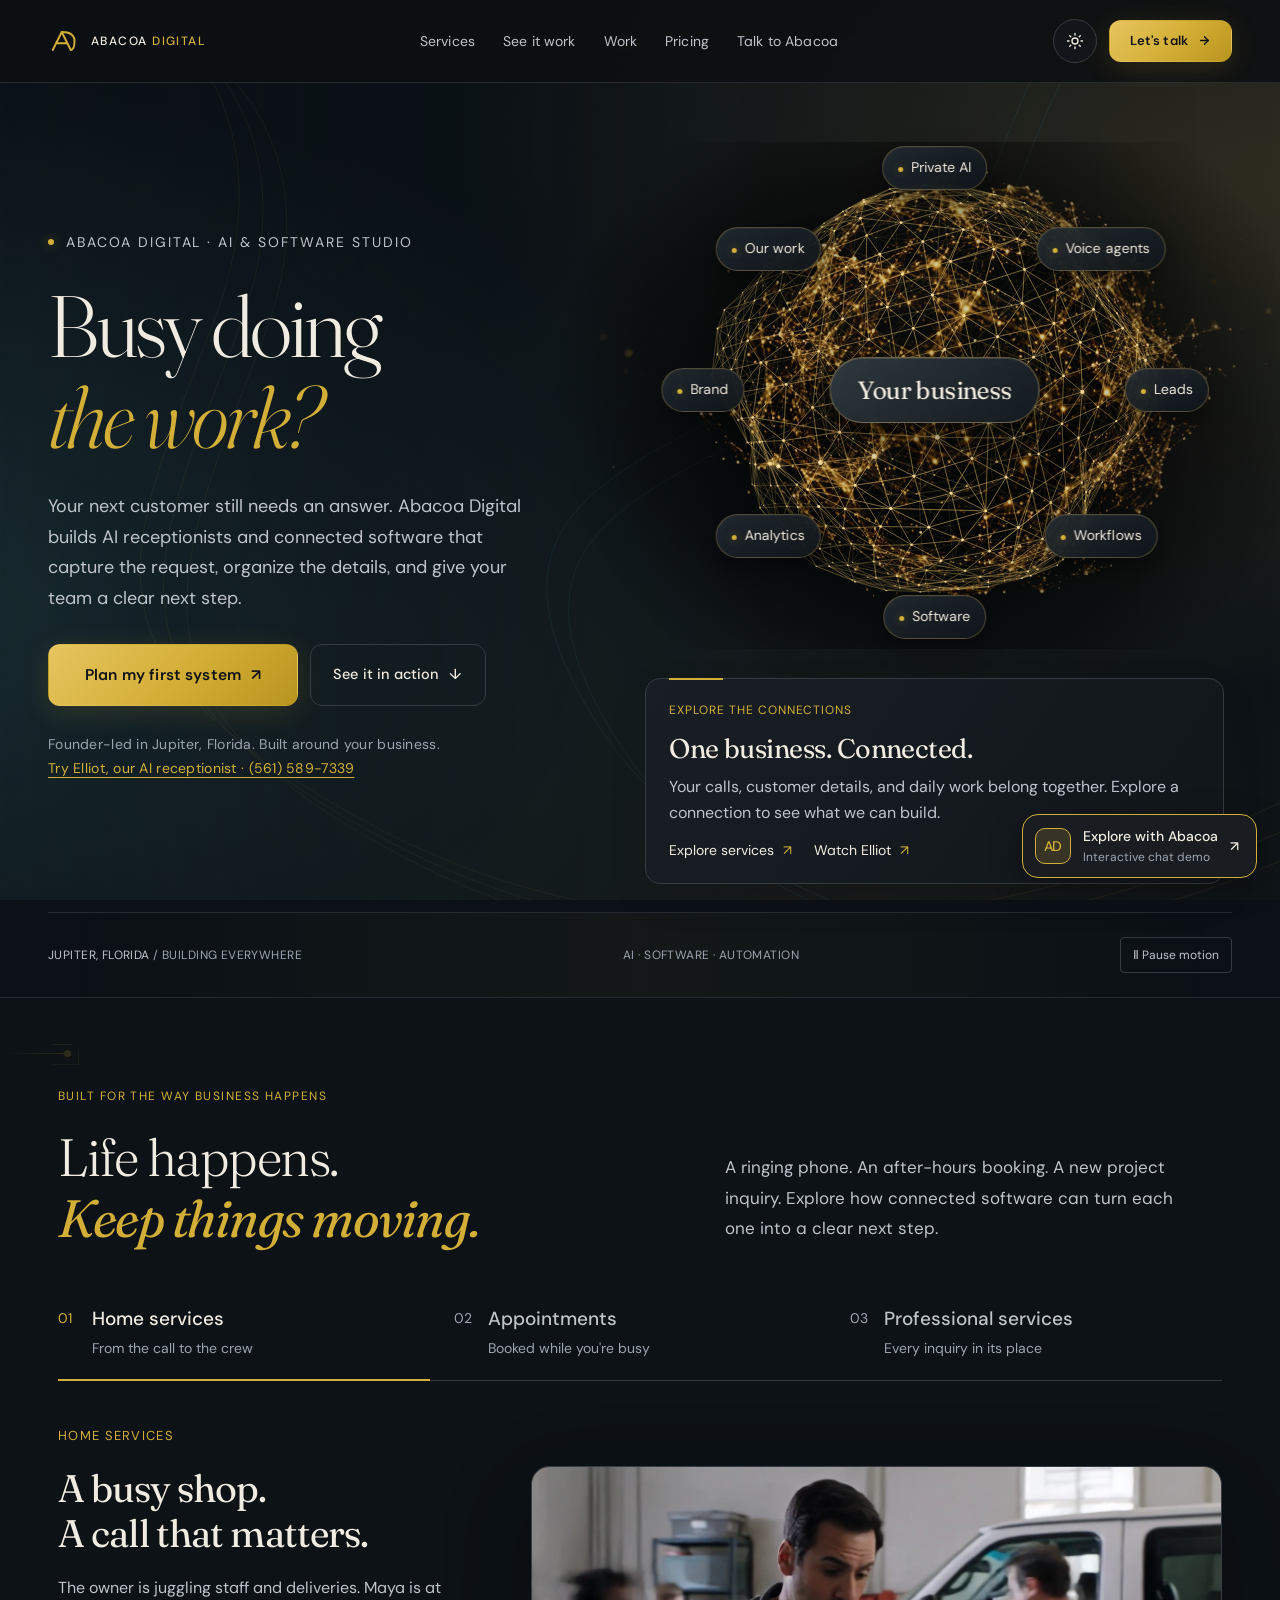
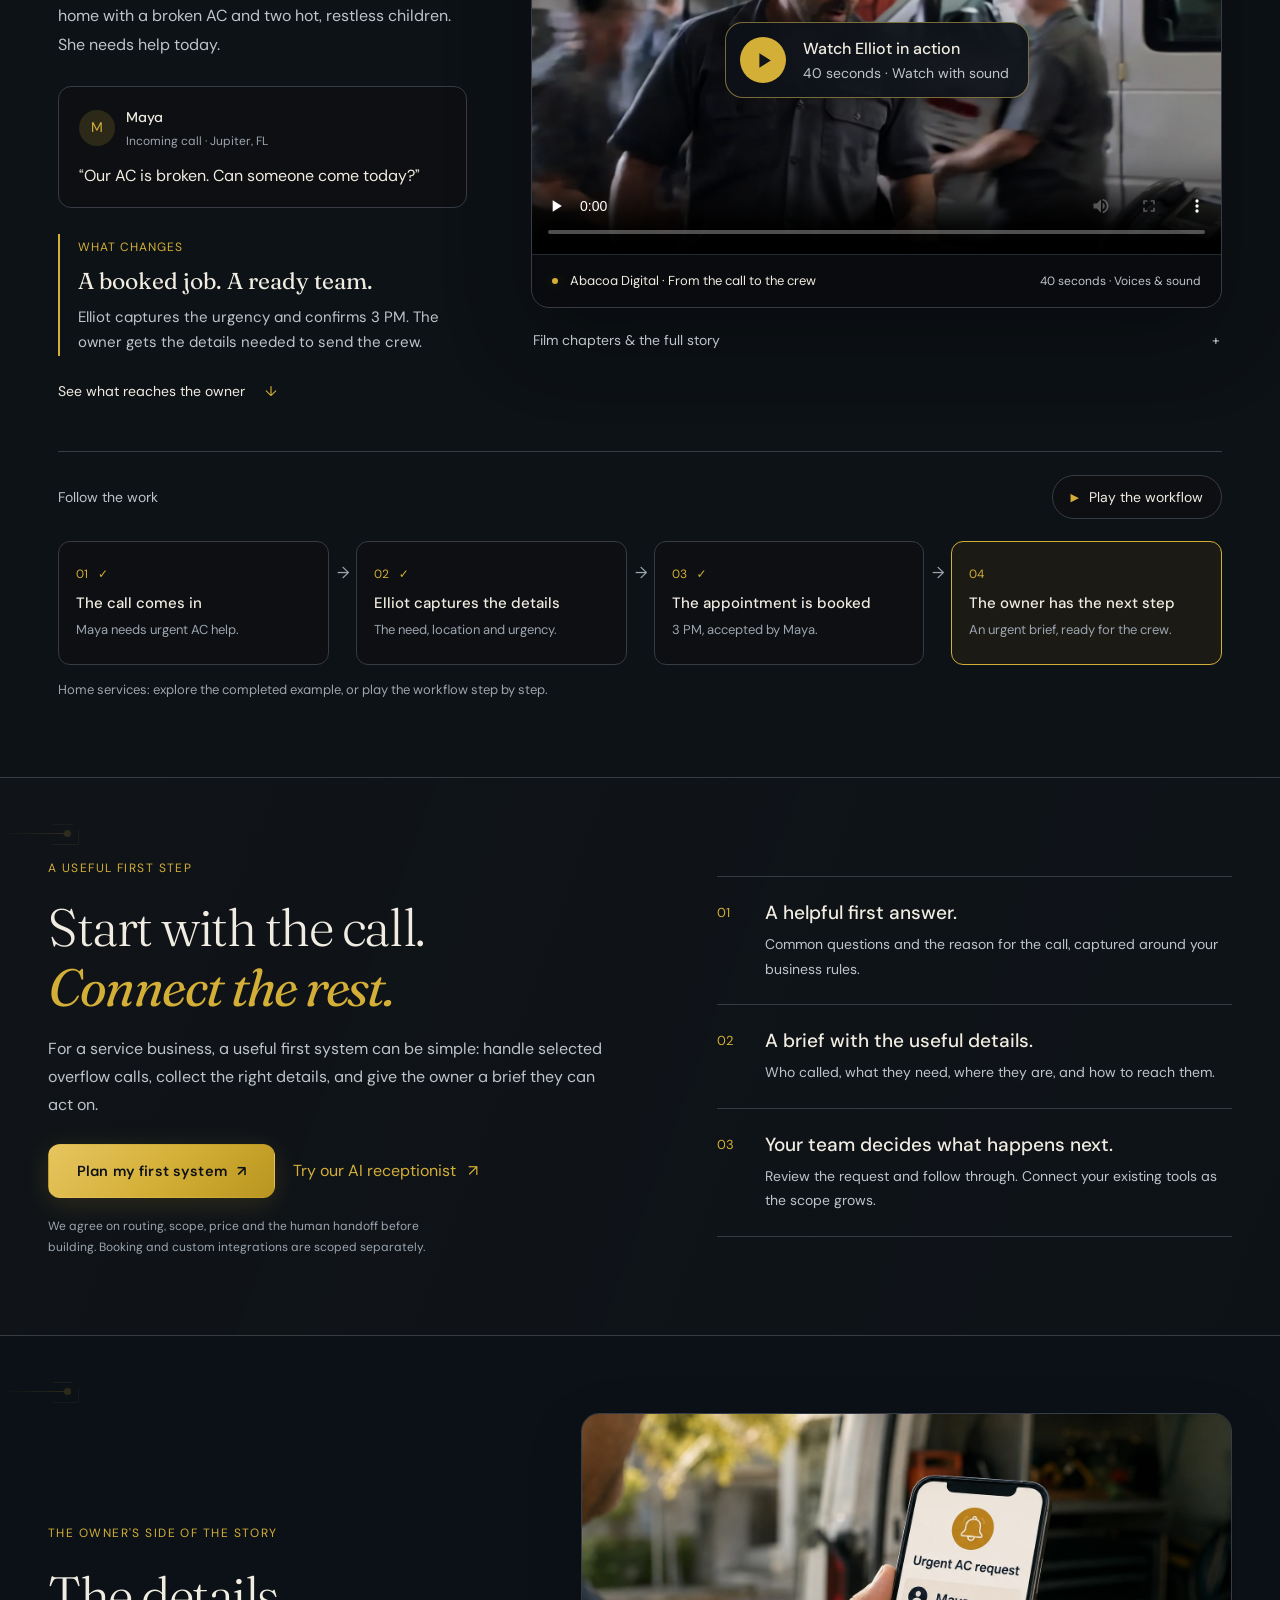
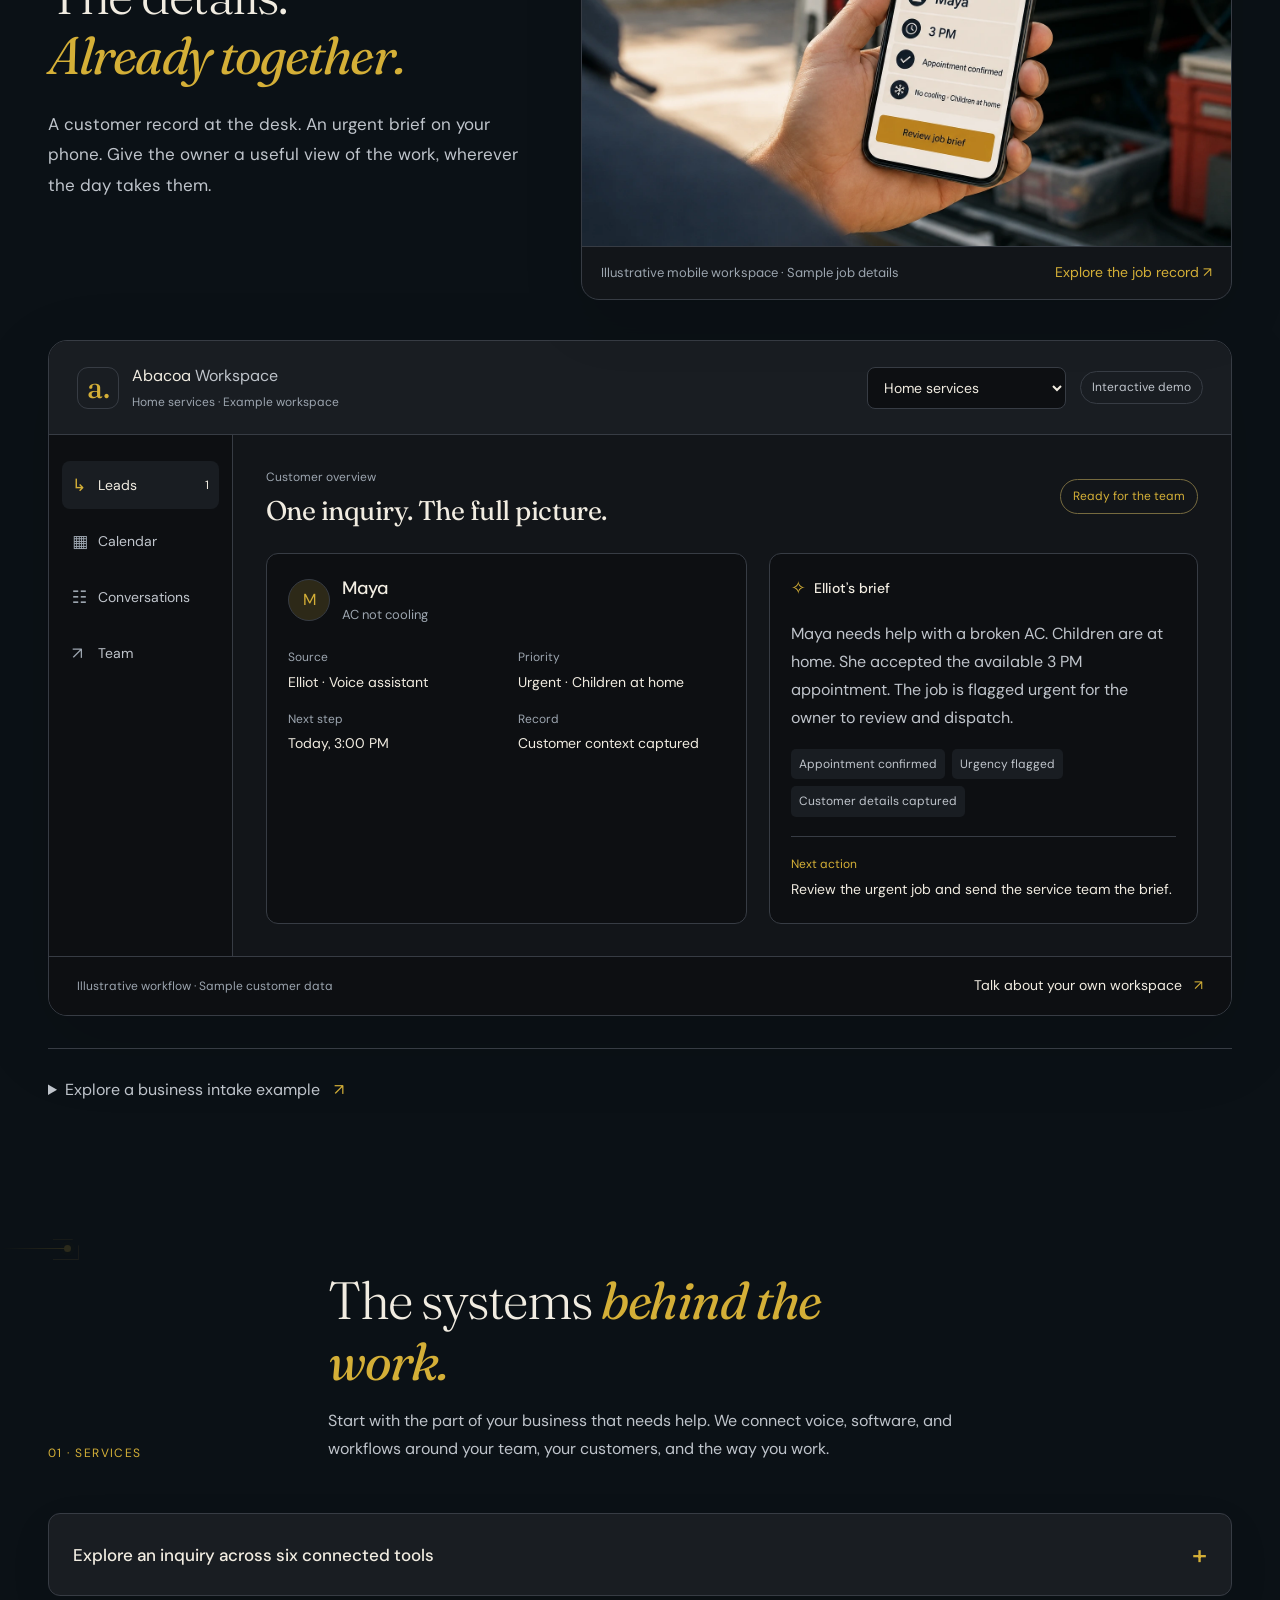
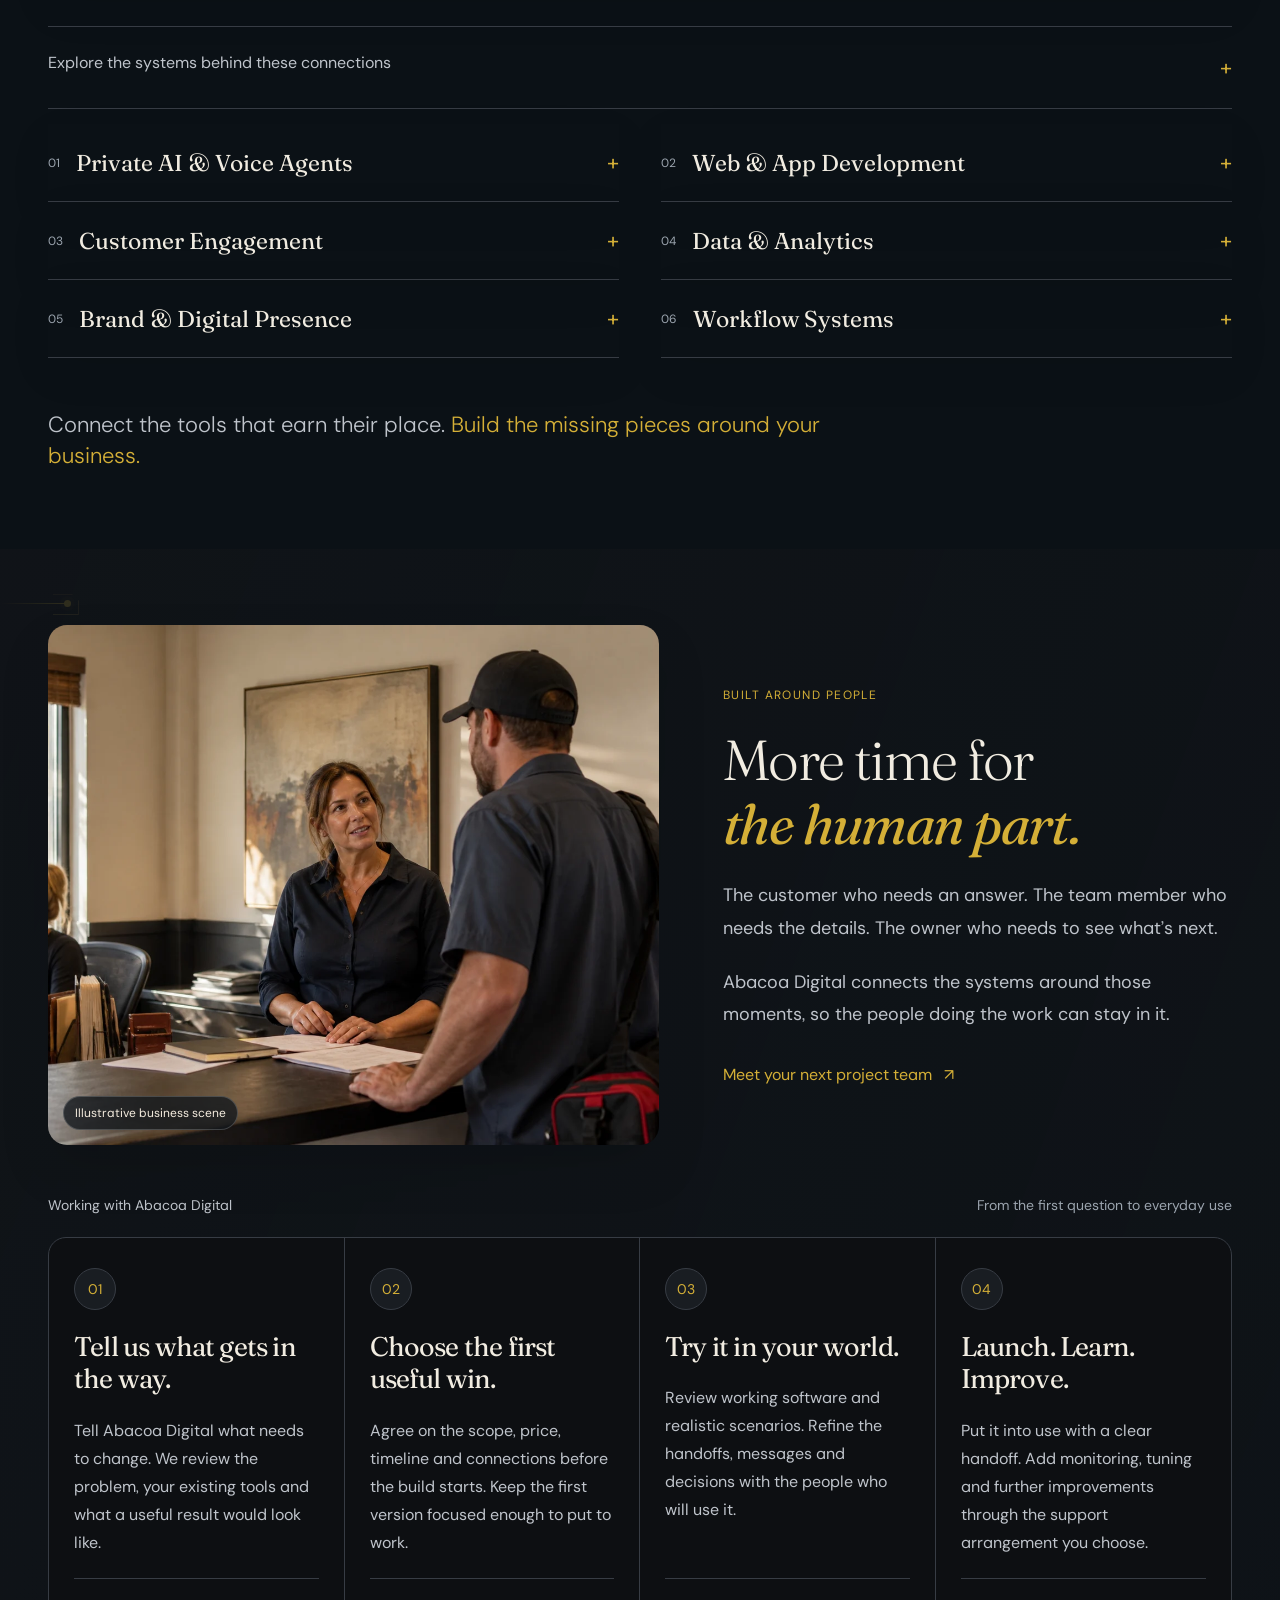
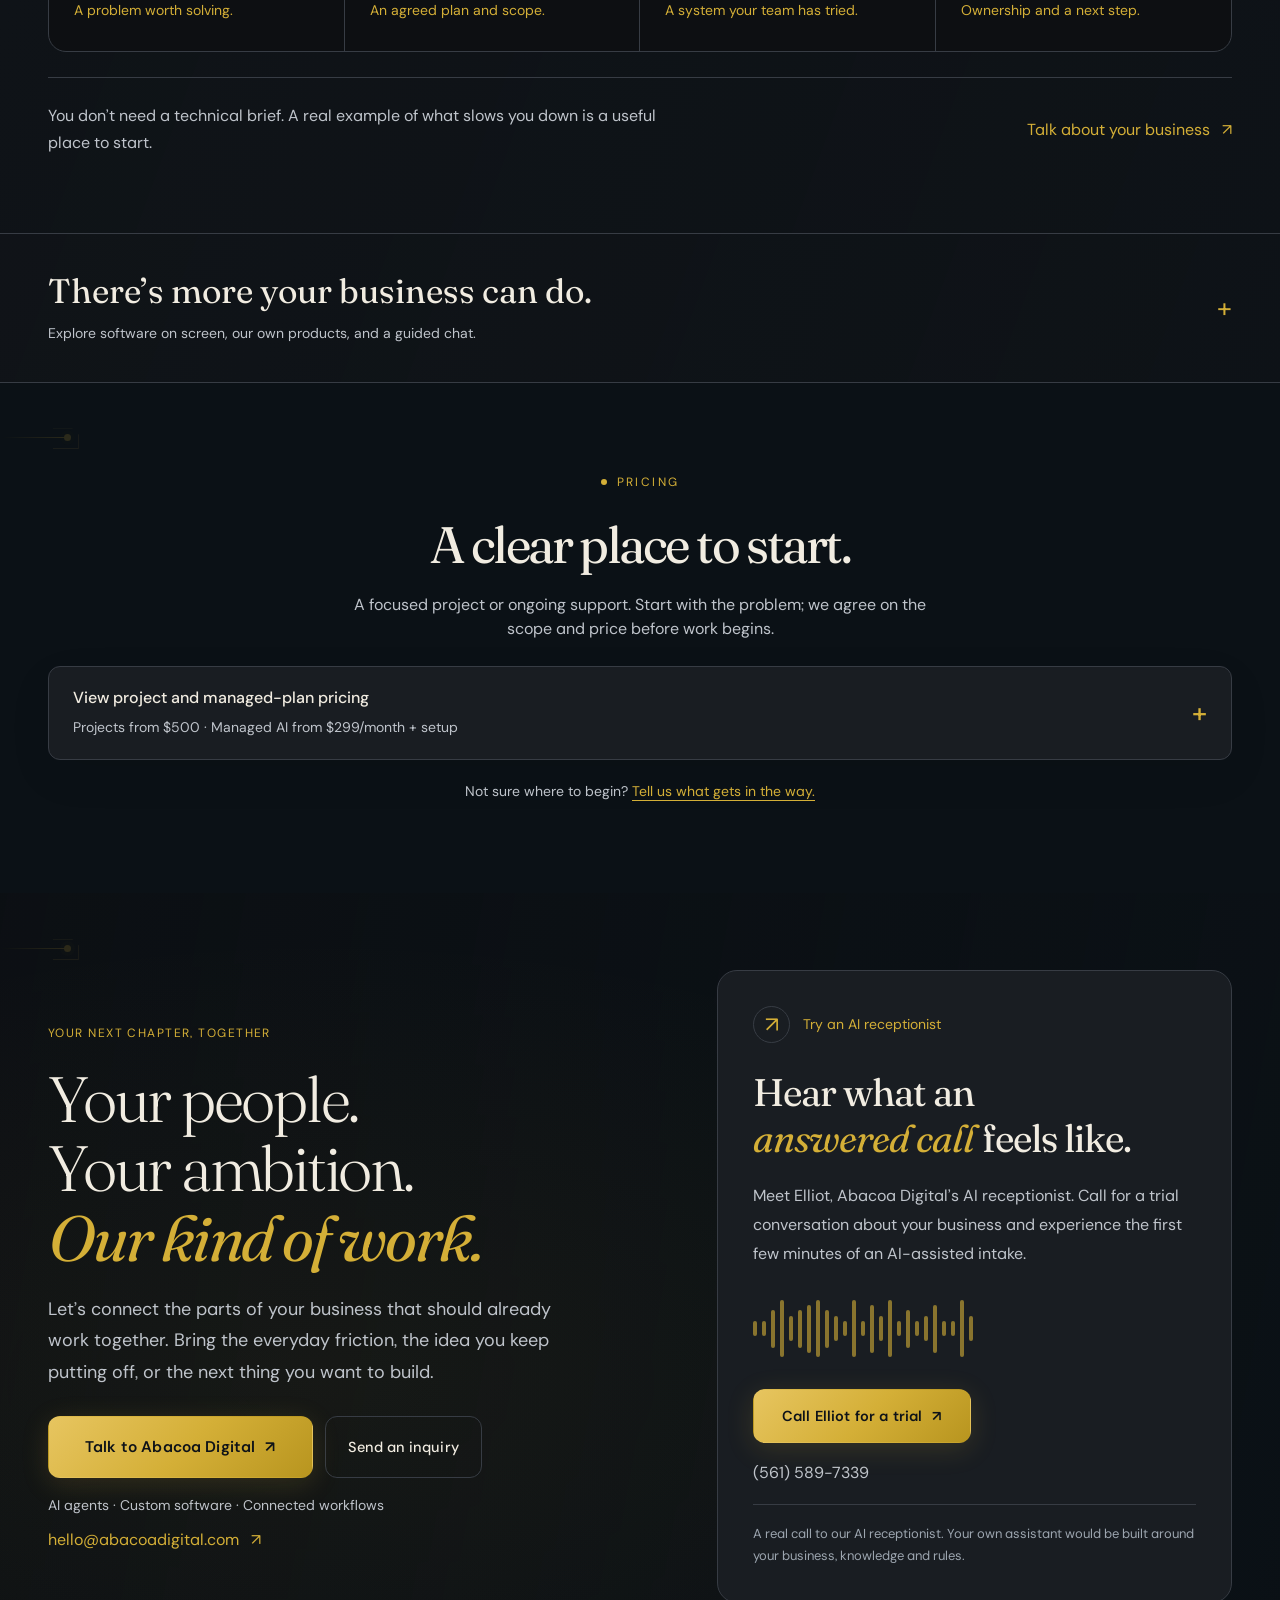
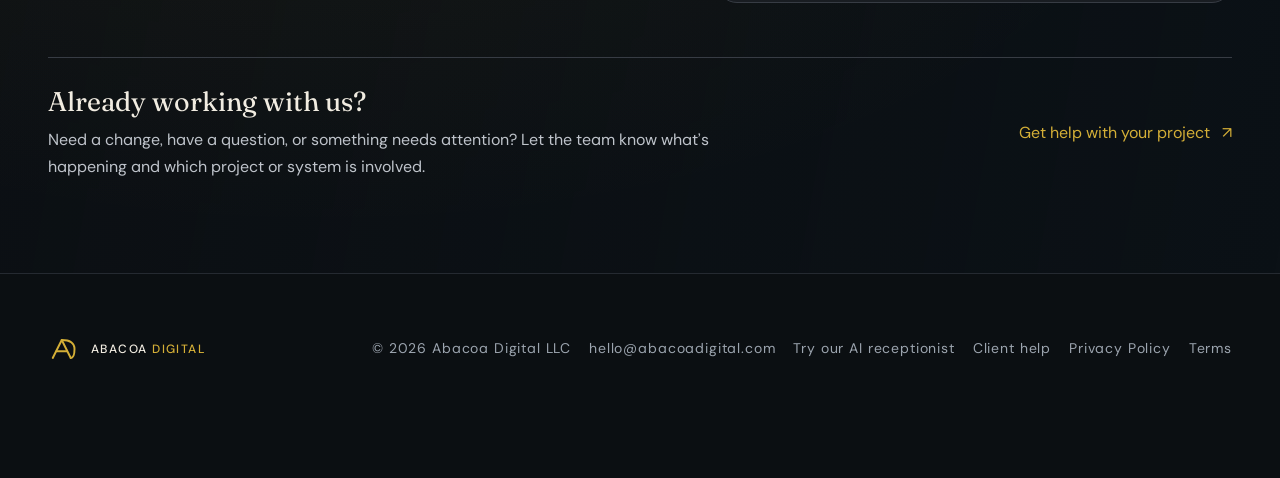
==== commit 19b7b315: "Add mechanical orbital tracks to the connected background" ====
--- a/index.html
+++ b/index.html
@@ -645,7 +645,7 @@
 <link href="assets/studio-experience.css" rel="stylesheet" />
 <link href="assets/software-scenes.css" rel="stylesheet" />
 <link href="assets/launch-focus.css" rel="stylesheet" />
-<link href="assets/connected-background.css?v=section-lighting-1" rel="stylesheet" />
+<link href="assets/connected-background.css?v=automation-orbits-1" rel="stylesheet" />
 <meta name="robots" content="index,follow" />
 <link rel="canonical" href="https://abacoadigital.com/" />
 </head>
@@ -1231,6 +1231,6 @@
 <script src="assets/owner-paths.js" defer></script>
 <script src="assets/studio-experience.js" defer></script>
 <script src="assets/launch-focus.js" defer></script>
-<script src="assets/connected-background.js?v=section-lighting-1" defer></script>
+<script src="assets/connected-background.js?v=automation-orbits-1" defer></script>
 </body>
 </html>
--- a/assets/connected-background.css
+++ b/assets/connected-background.css
@@ -7,7 +7,7 @@
 .connected-background::after { content:""; position:absolute; inset:0; background:linear-gradient(90deg,transparent 0%,rgba(11,17,22,.32) 28%,rgba(11,17,22,.12) 68%,transparent 100%); }
 .connected-contours { position:absolute; inset:-6%; width:112%; height:112%; fill:none; stroke:rgba(var(--field-amber),.15); stroke-width:.6; transform:translate3d(0,calc(var(--field-shift) * -.45),0); }
 .connected-contours .cool-contour { stroke:rgba(var(--field-cool),.36); }
-#connectedField { position:absolute; inset:0; width:100%; height:100%; mask-image:linear-gradient(90deg,#000 0%,#0009 18%,#0003 38%,#0003 65%,#0009 86%,#000 100%); }
+#connectedField { position:absolute; inset:0; width:100%; height:100%; mask-image:linear-gradient(90deg,#000 0%,#000b 12%,#0002 32%,#0002 68%,#000b 88%,#000 100%); }
 main { position:relative; z-index:1; }
 main > .hero, main > section, main > .explore-library, .explore-library > section { background-color:transparent; background-image:none; }
 #system-film { background:color-mix(in srgb,var(--bg-2) 35%,transparent); }
@@ -19,7 +19,8 @@
 .brain-detail, .service-detail, .workspace-library, .pricing-library > summary { box-shadow:0 15px 44px #00000012; }
 .hero-rail { background:linear-gradient(90deg,transparent,rgba(var(--field-amber),.045),transparent); }
 /* A small branch connects the active content section to the page-wide network. */
-.section-network-anchor { position:absolute; top:max(20px,calc(var(--section-y) - 22px)); left:0; width:clamp(23px,4vw,64px); height:1px; pointer-events:none; background:linear-gradient(90deg,transparent,var(--gold)); opacity:.16; transition:opacity .65s; }
+.section-network-anchor { position:absolute; top:max(20px,calc(var(--section-y) - 22px)); left:0; width:clamp(23px,5.3vw,85px); height:1px; pointer-events:none; background:linear-gradient(90deg,transparent,var(--gold)); opacity:.16; transition:opacity .65s; }
+.section-network-anchor::before { content:""; position:absolute; right:-11px; top:-9px; width:25px; height:19px; border:1px solid rgba(var(--field-amber),.5); border-left:0; clip-path:polygon(0 0,75% 0,100% 30%,100% 100%,0 100%); }
 .section-network-anchor::after { content:""; position:absolute; right:-3px; top:-3px; width:7px; height:7px; border-radius:50%; background:var(--gold); box-shadow:0 0 0 4px rgba(var(--field-amber),.08); transition:box-shadow .65s; }
 .network-active > .section-network-anchor { opacity:1; }
 .network-active > .section-network-anchor::after { box-shadow:0 0 12px rgba(var(--field-amber),.75),0 0 0 7px rgba(var(--field-amber),.1); animation:network-arrival 1.9s ease-out; }
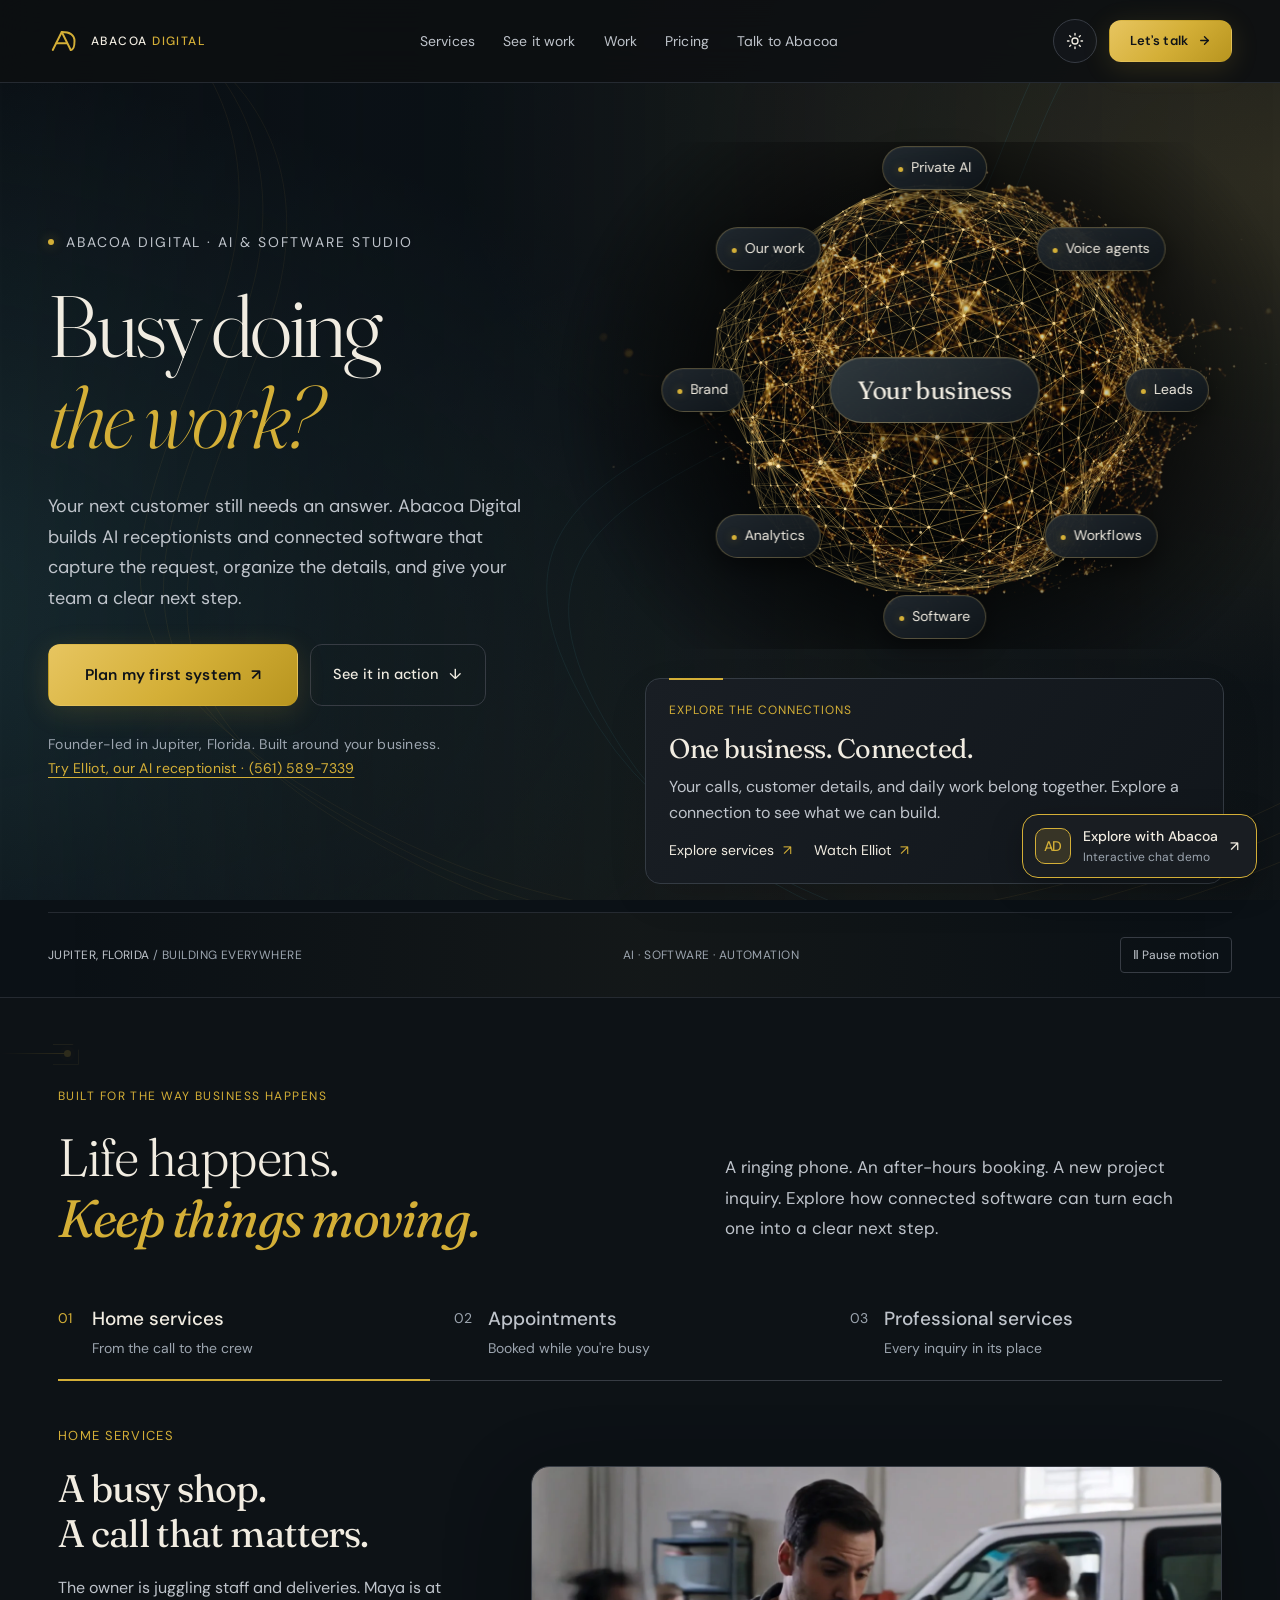
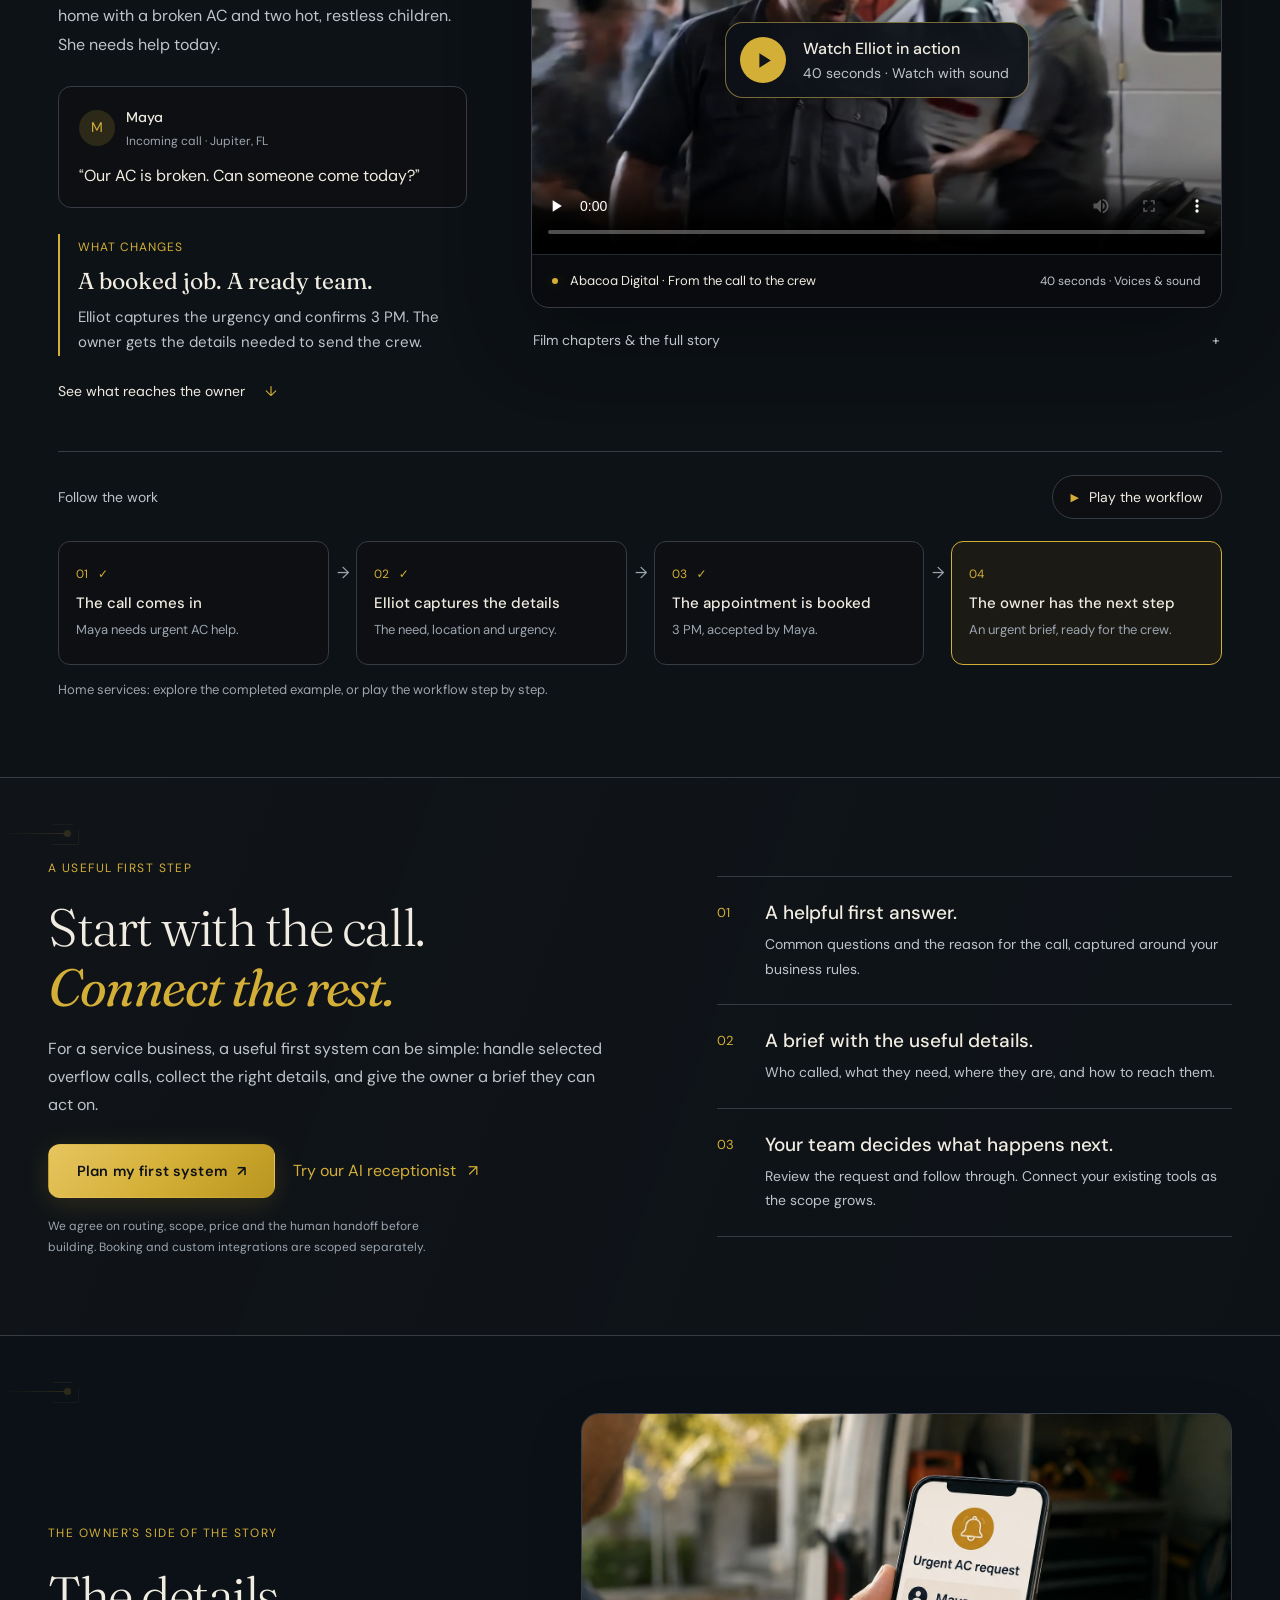
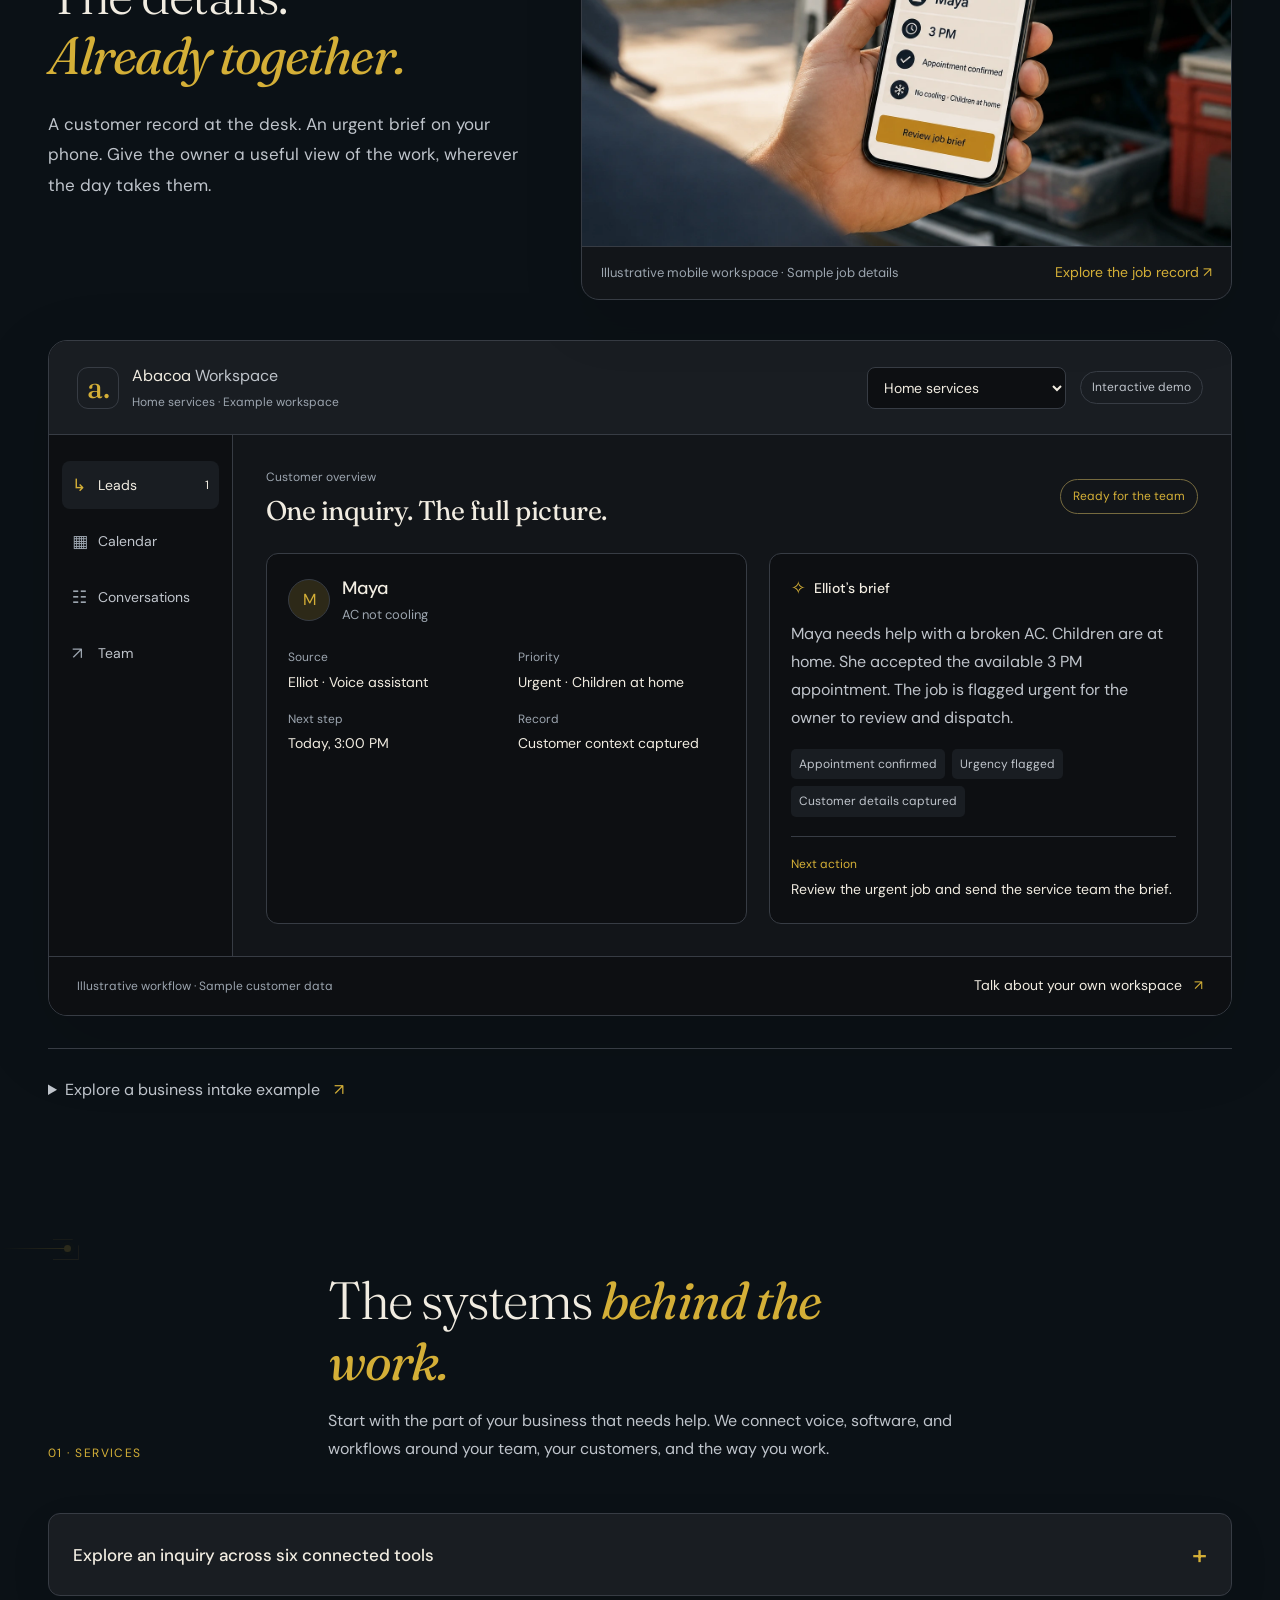
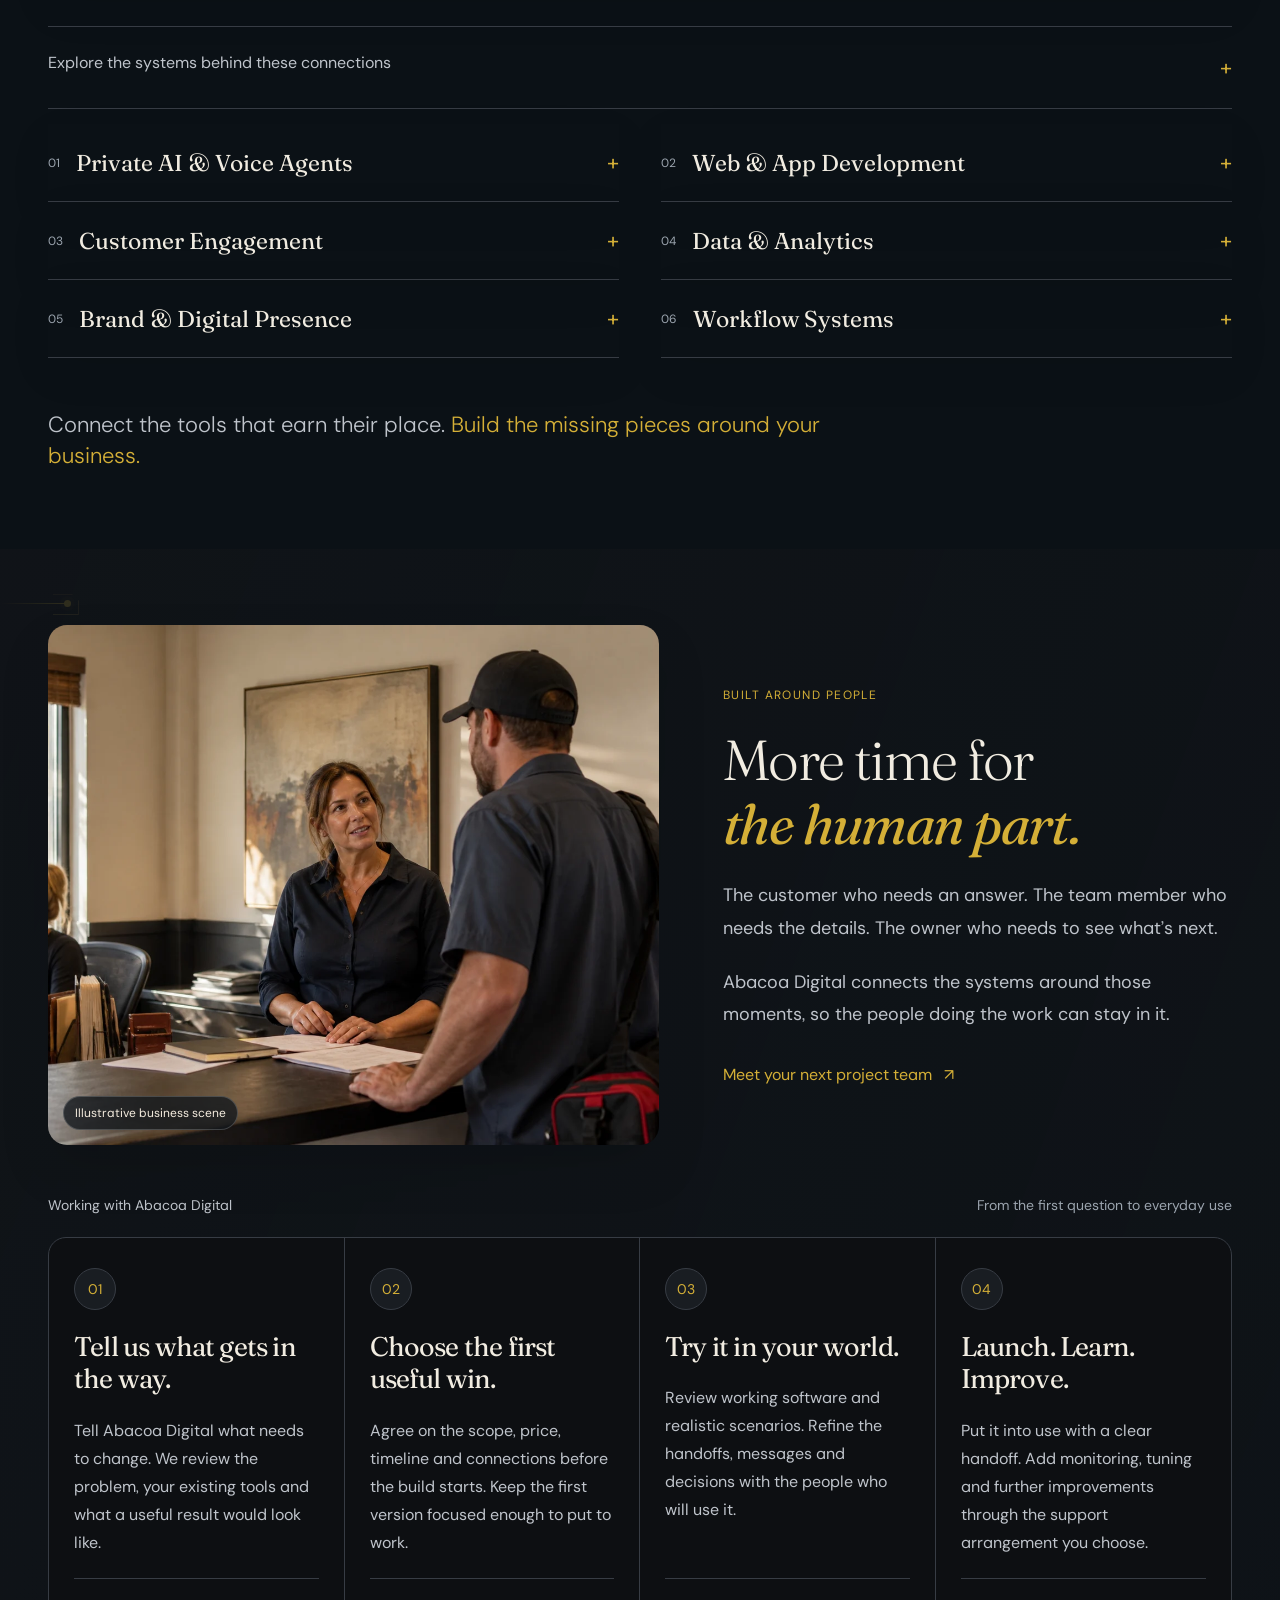
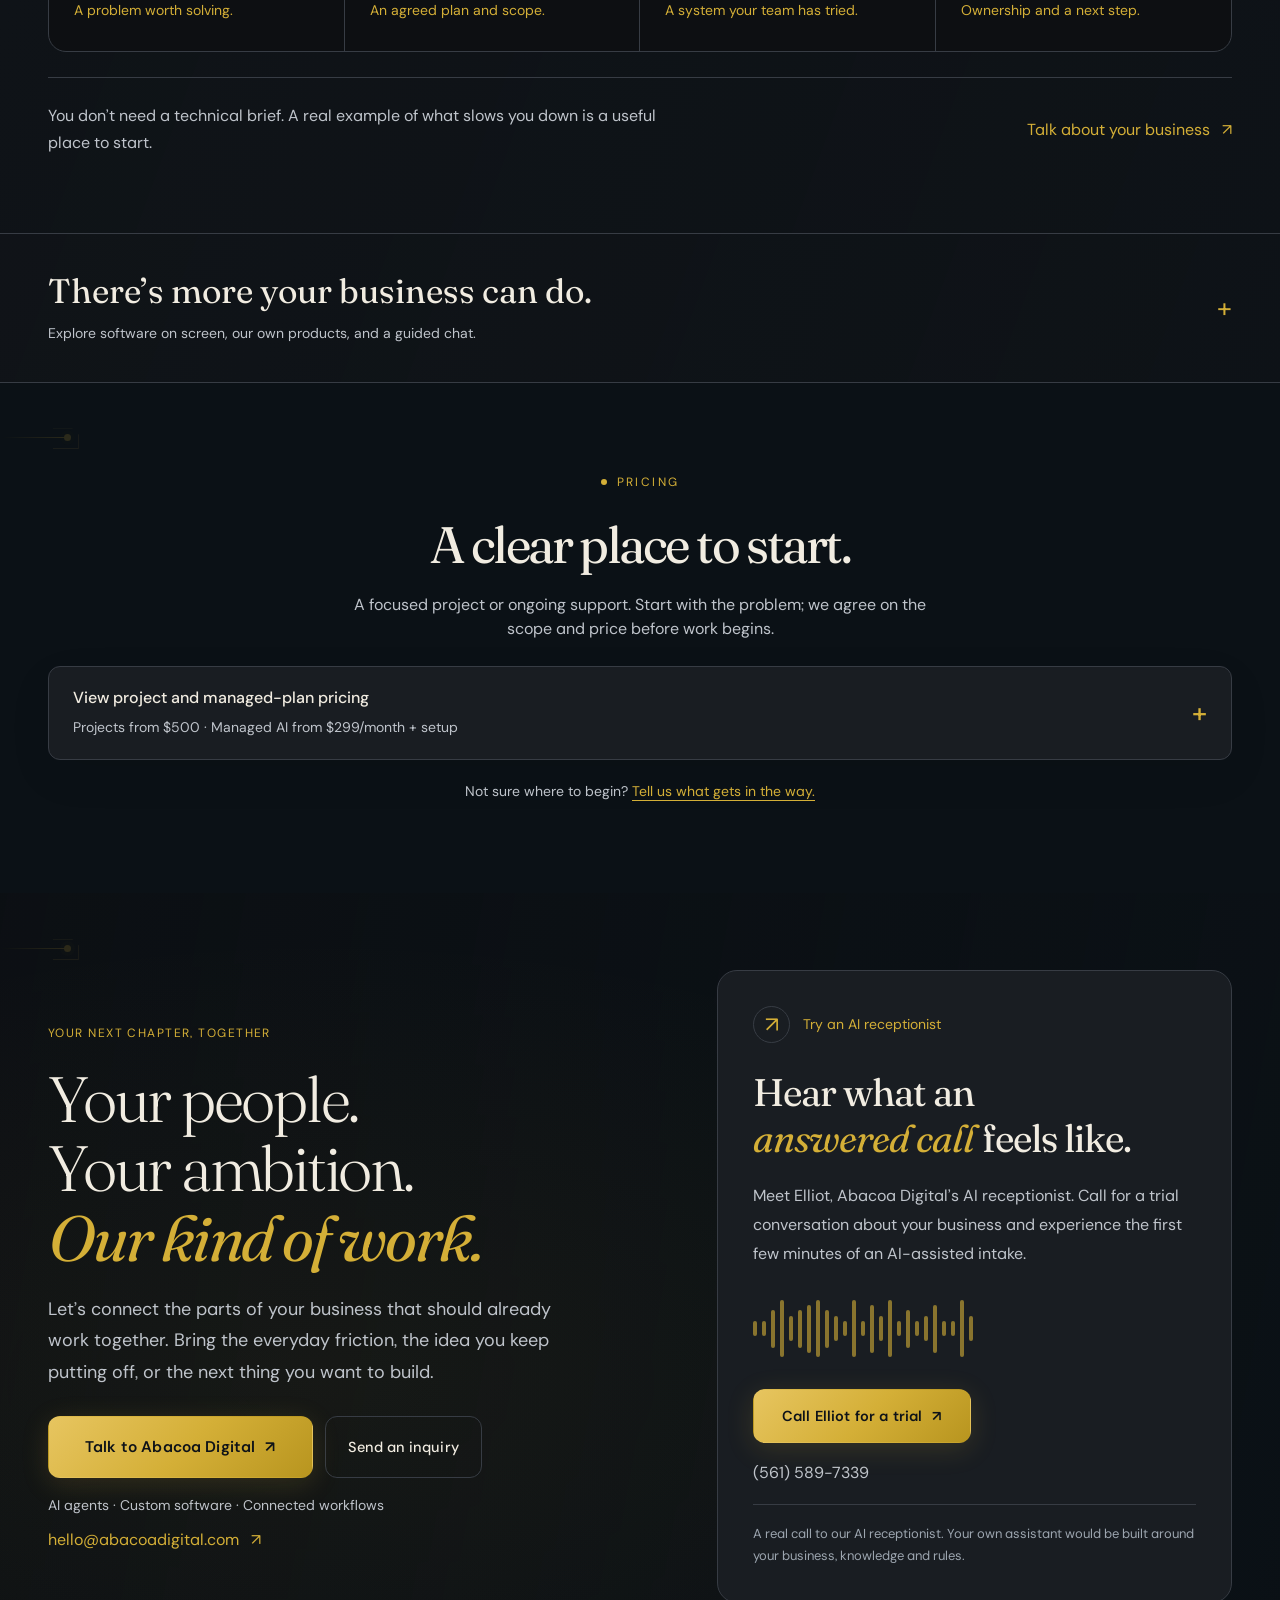
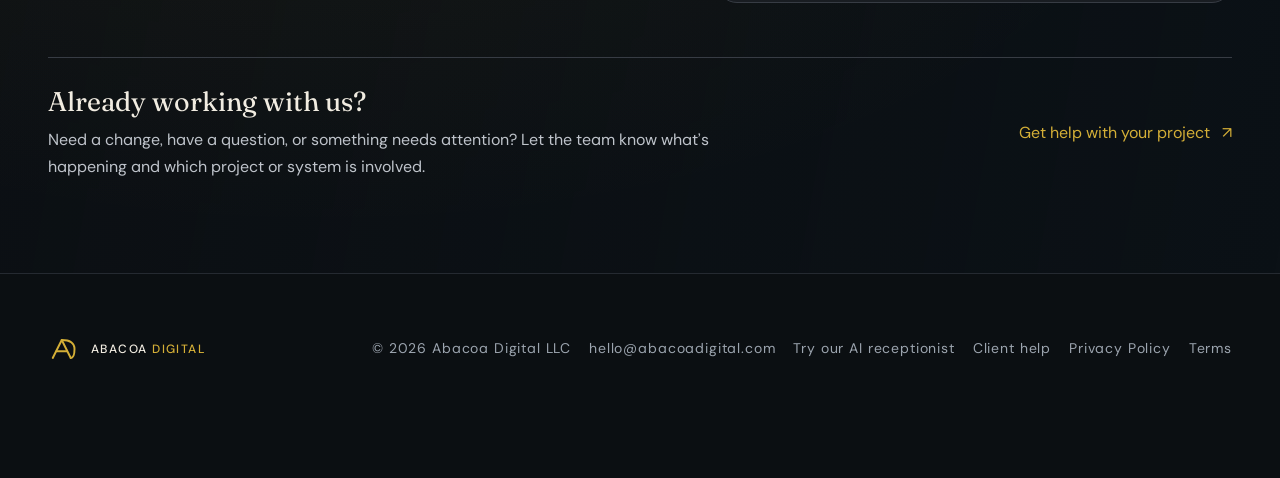
==== commit e1c0d049: "Keep animated relays clear of page content" ====
--- a/index.html
+++ b/index.html
@@ -645,7 +645,7 @@
 <link href="assets/studio-experience.css" rel="stylesheet" />
 <link href="assets/software-scenes.css" rel="stylesheet" />
 <link href="assets/launch-focus.css" rel="stylesheet" />
-<link href="assets/connected-background.css?v=automation-orbits-1" rel="stylesheet" />
+<link href="assets/connected-background.css?v=automation-orbits-2" rel="stylesheet" />
 <meta name="robots" content="index,follow" />
 <link rel="canonical" href="https://abacoadigital.com/" />
 </head>
@@ -1231,6 +1231,6 @@
 <script src="assets/owner-paths.js" defer></script>
 <script src="assets/studio-experience.js" defer></script>
 <script src="assets/launch-focus.js" defer></script>
-<script src="assets/connected-background.js?v=automation-orbits-1" defer></script>
+<script src="assets/connected-background.js?v=automation-orbits-2" defer></script>
 </body>
 </html>
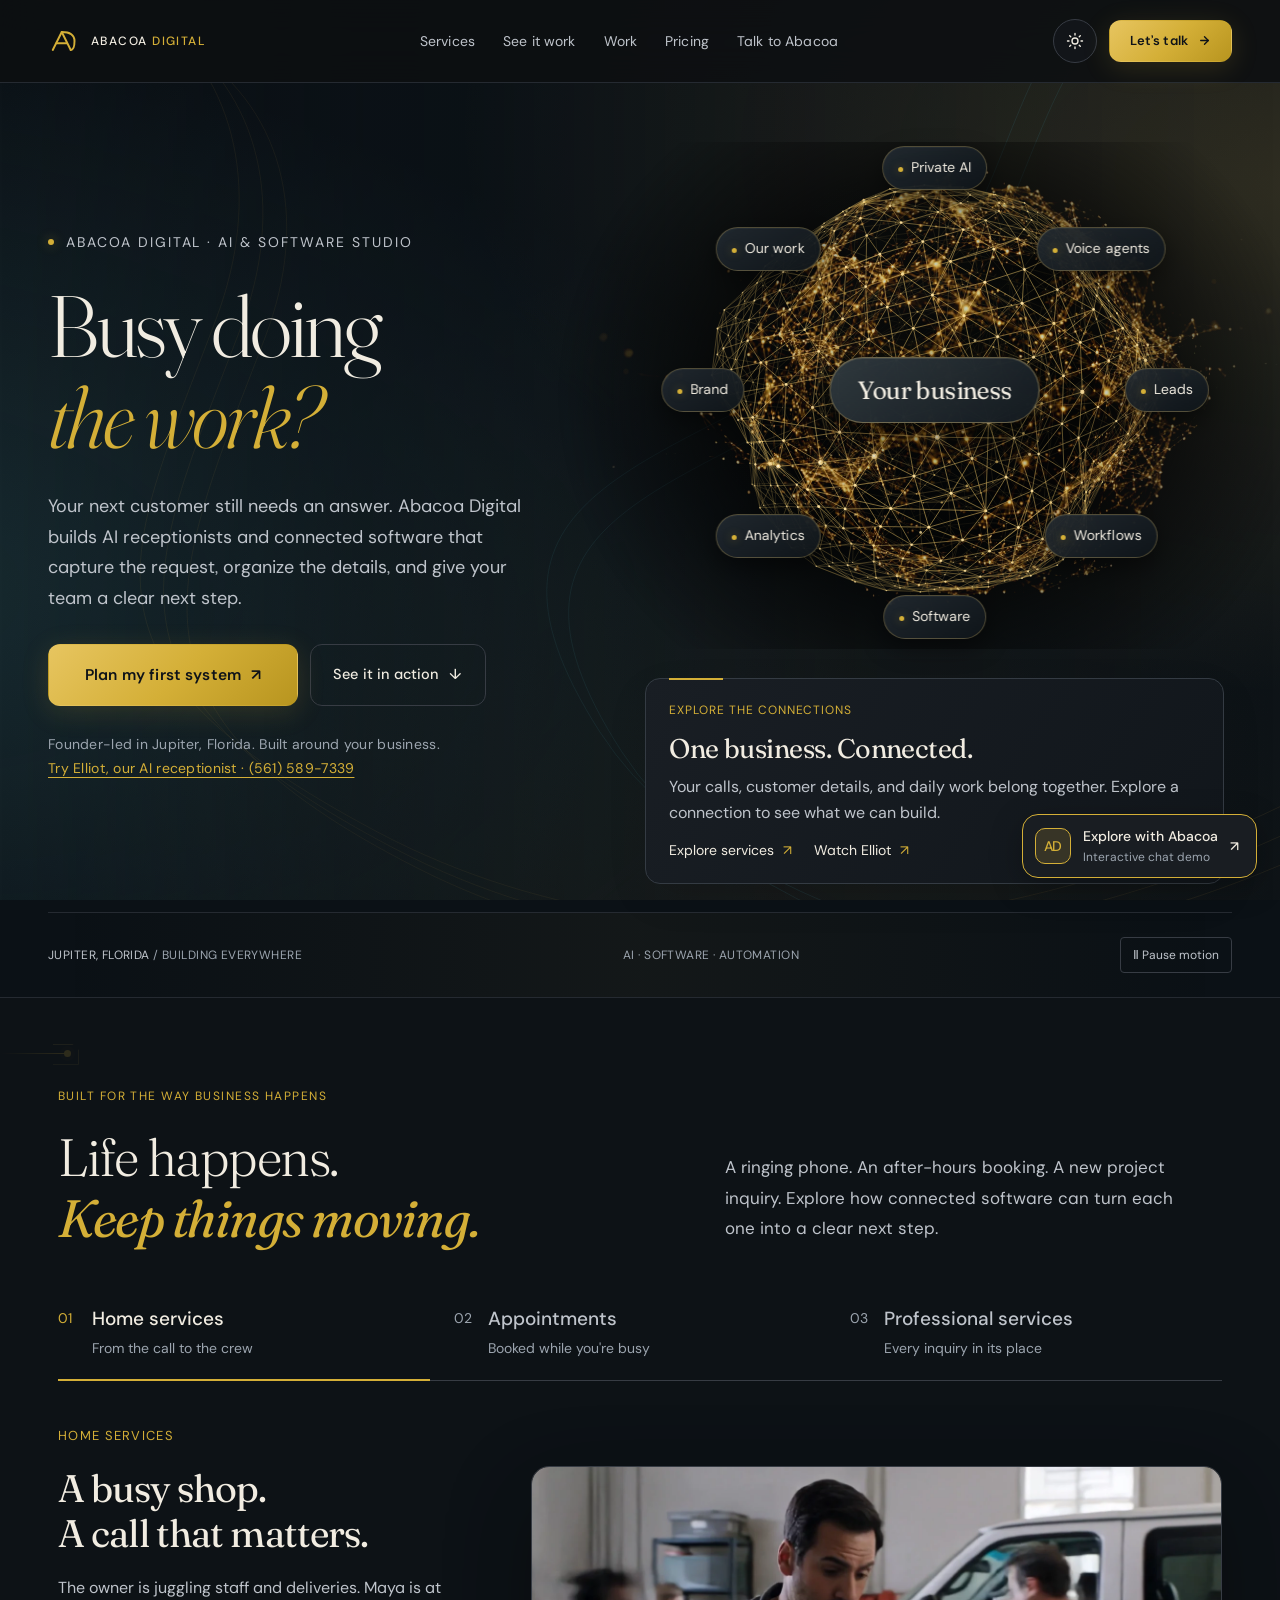
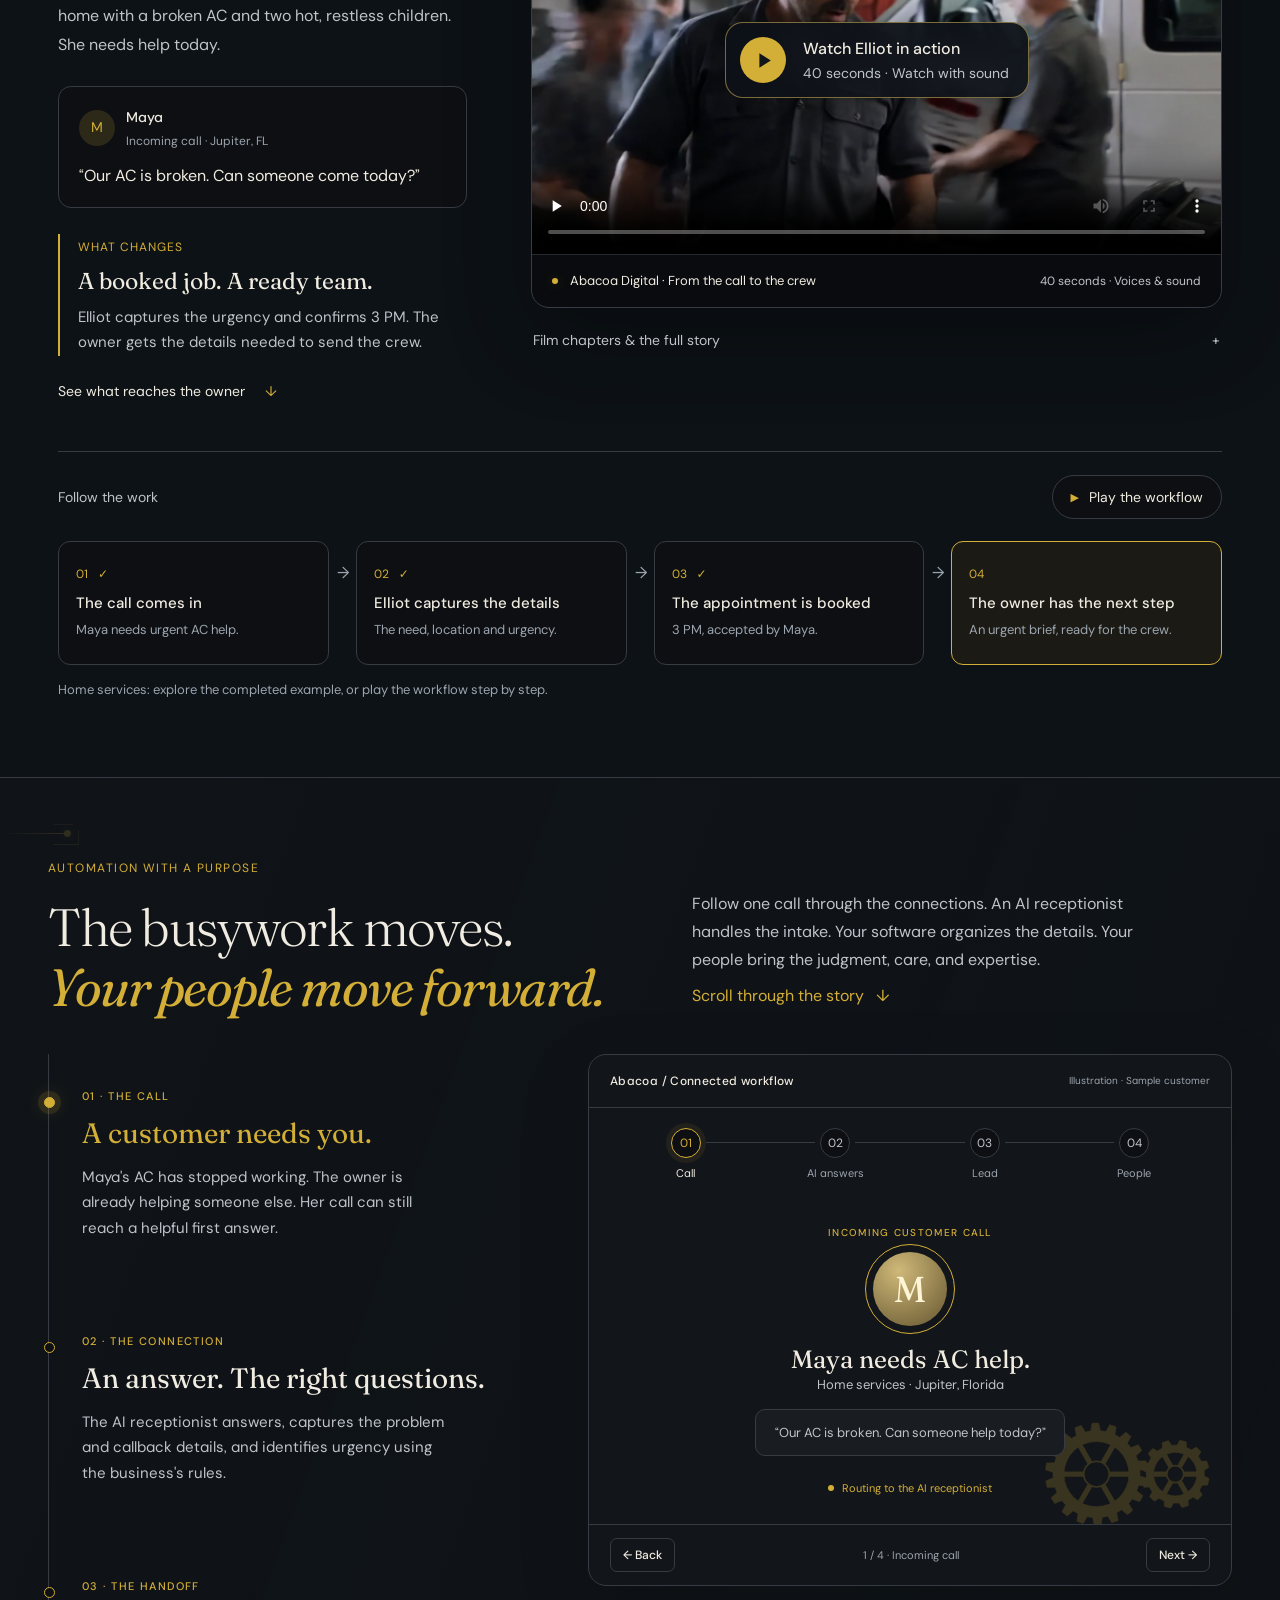
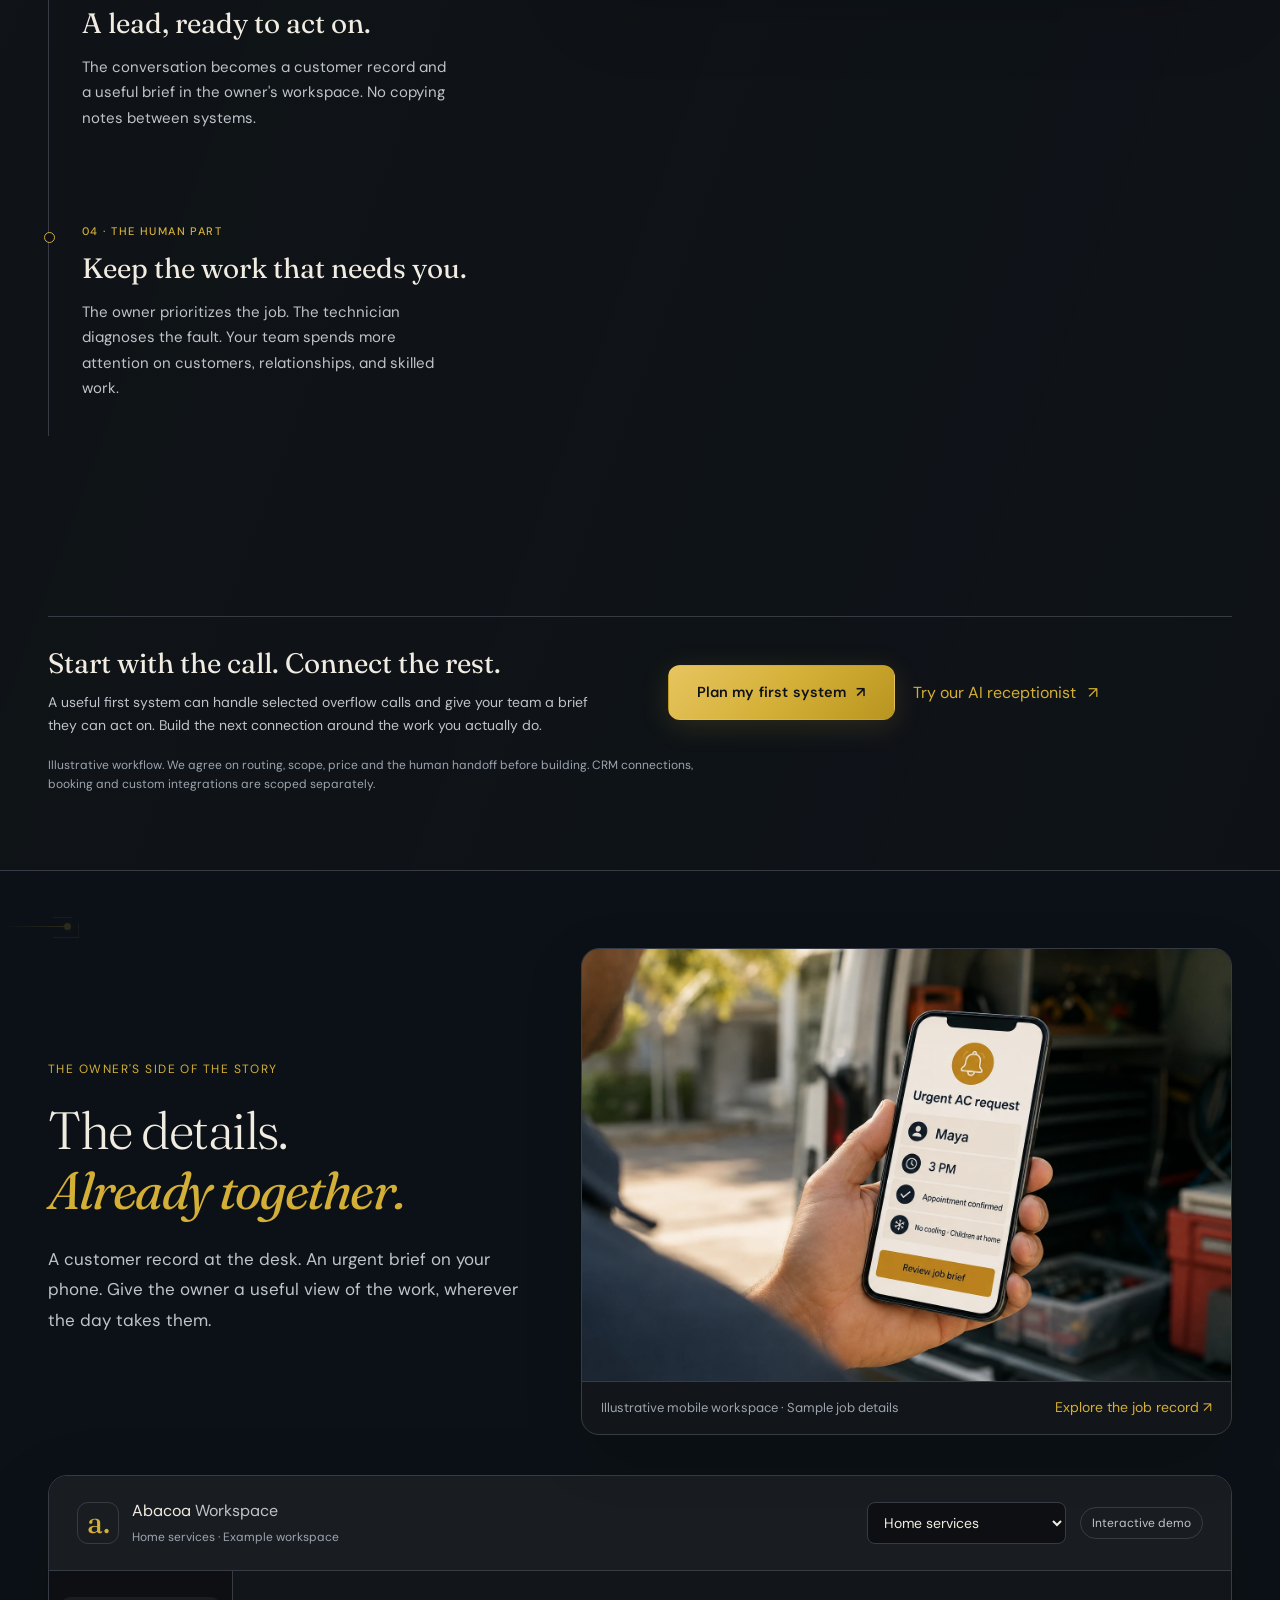
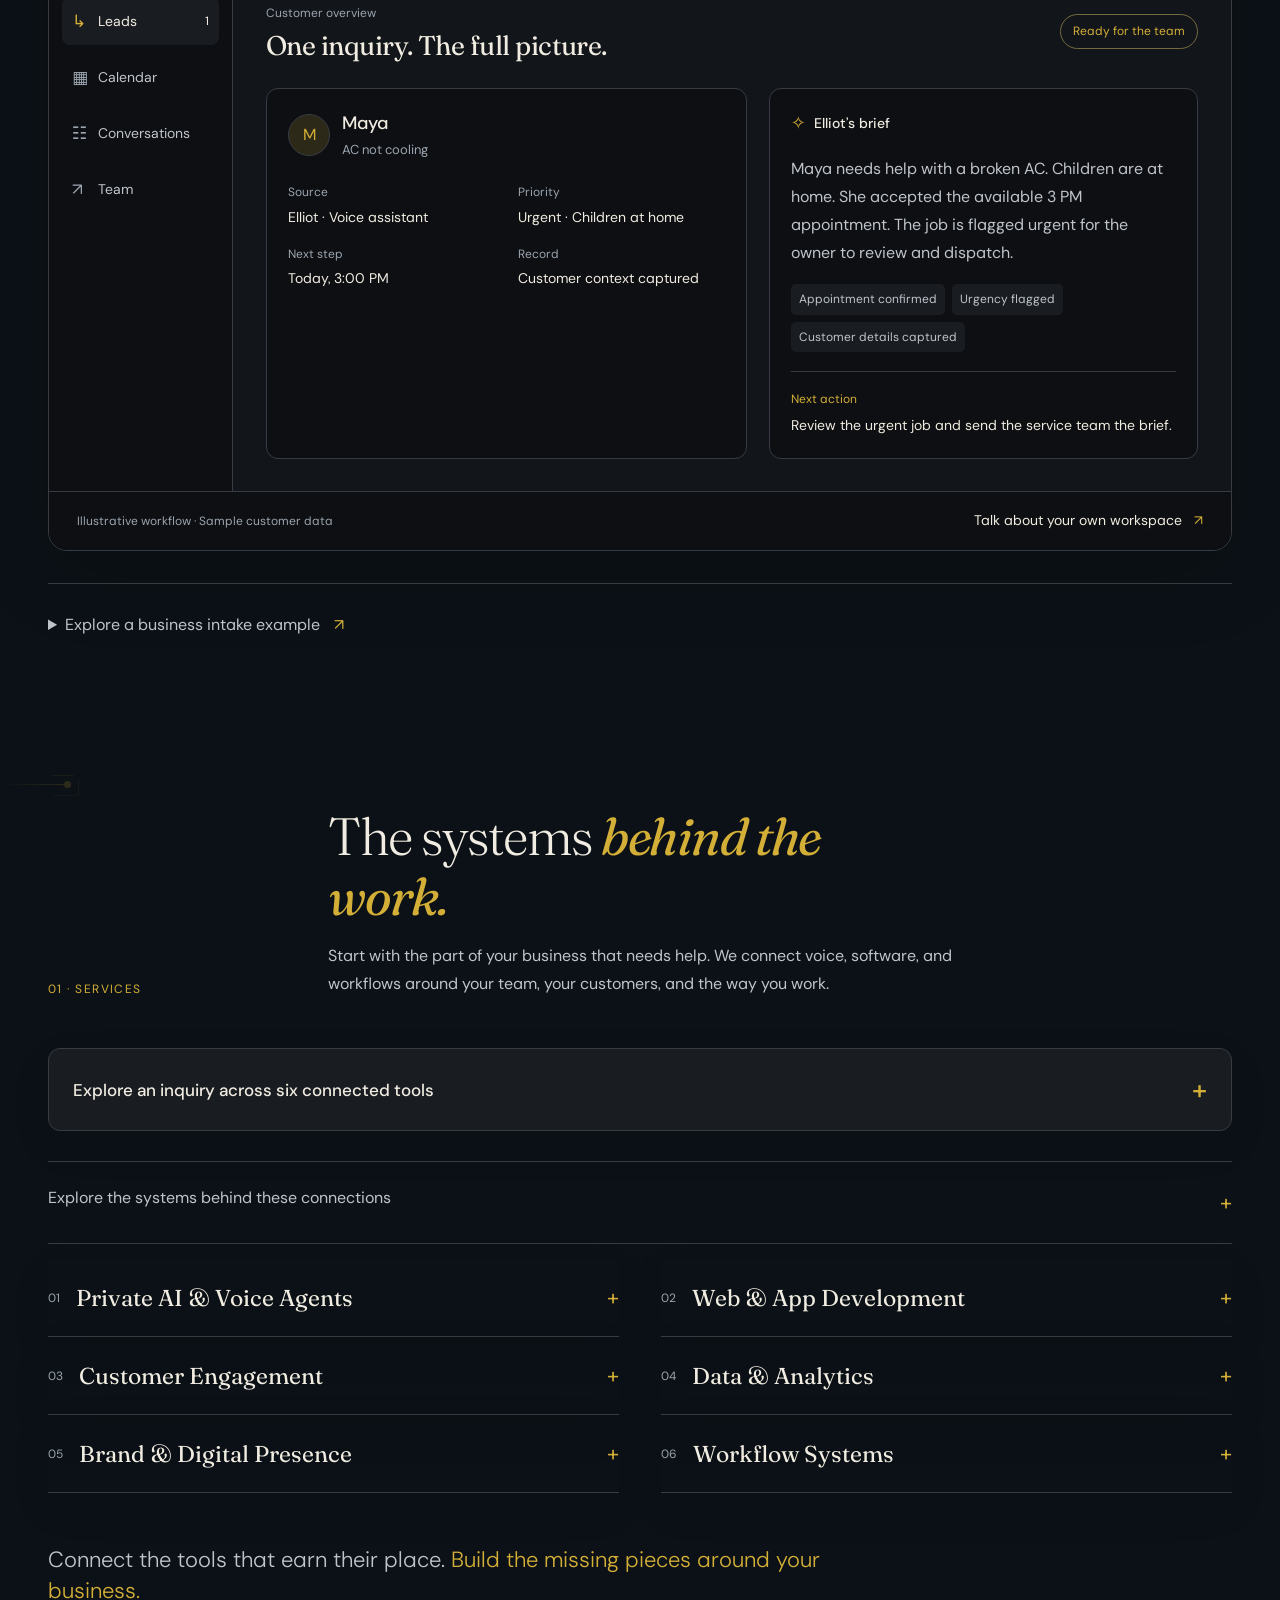
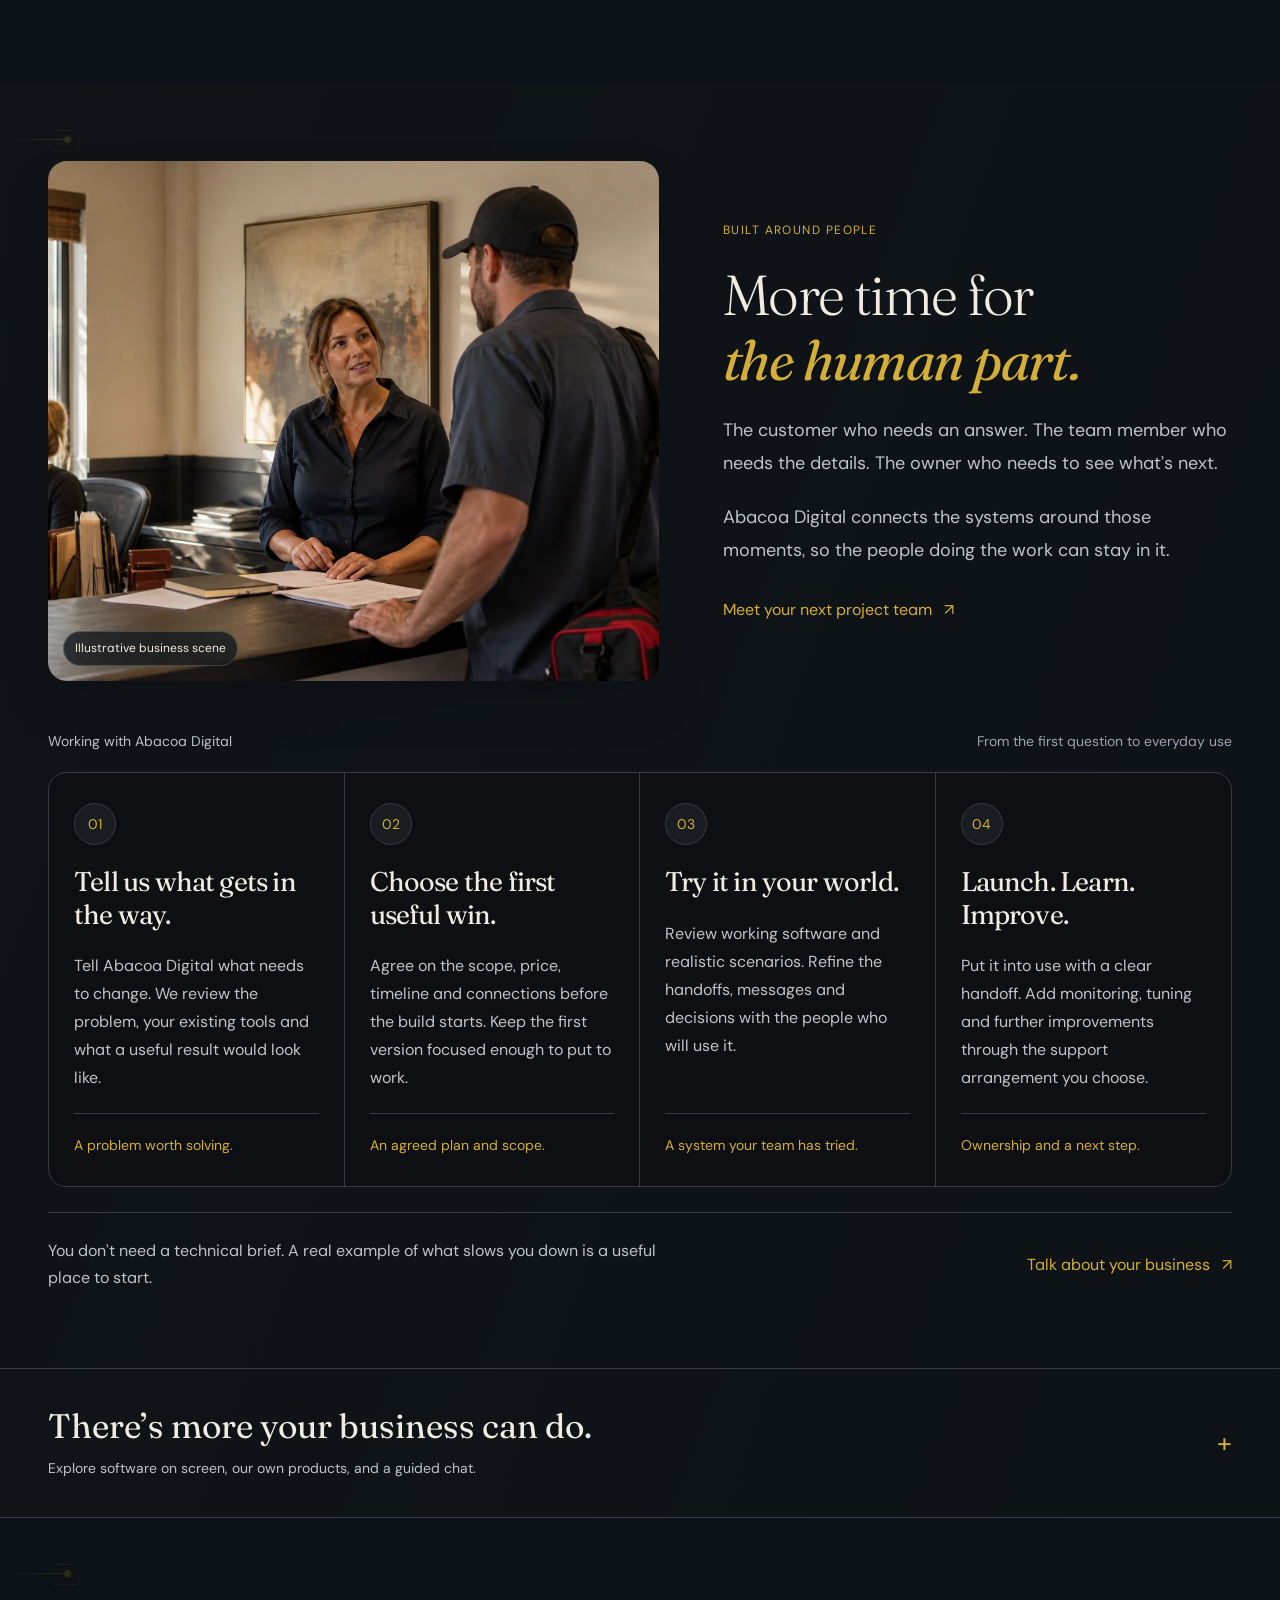
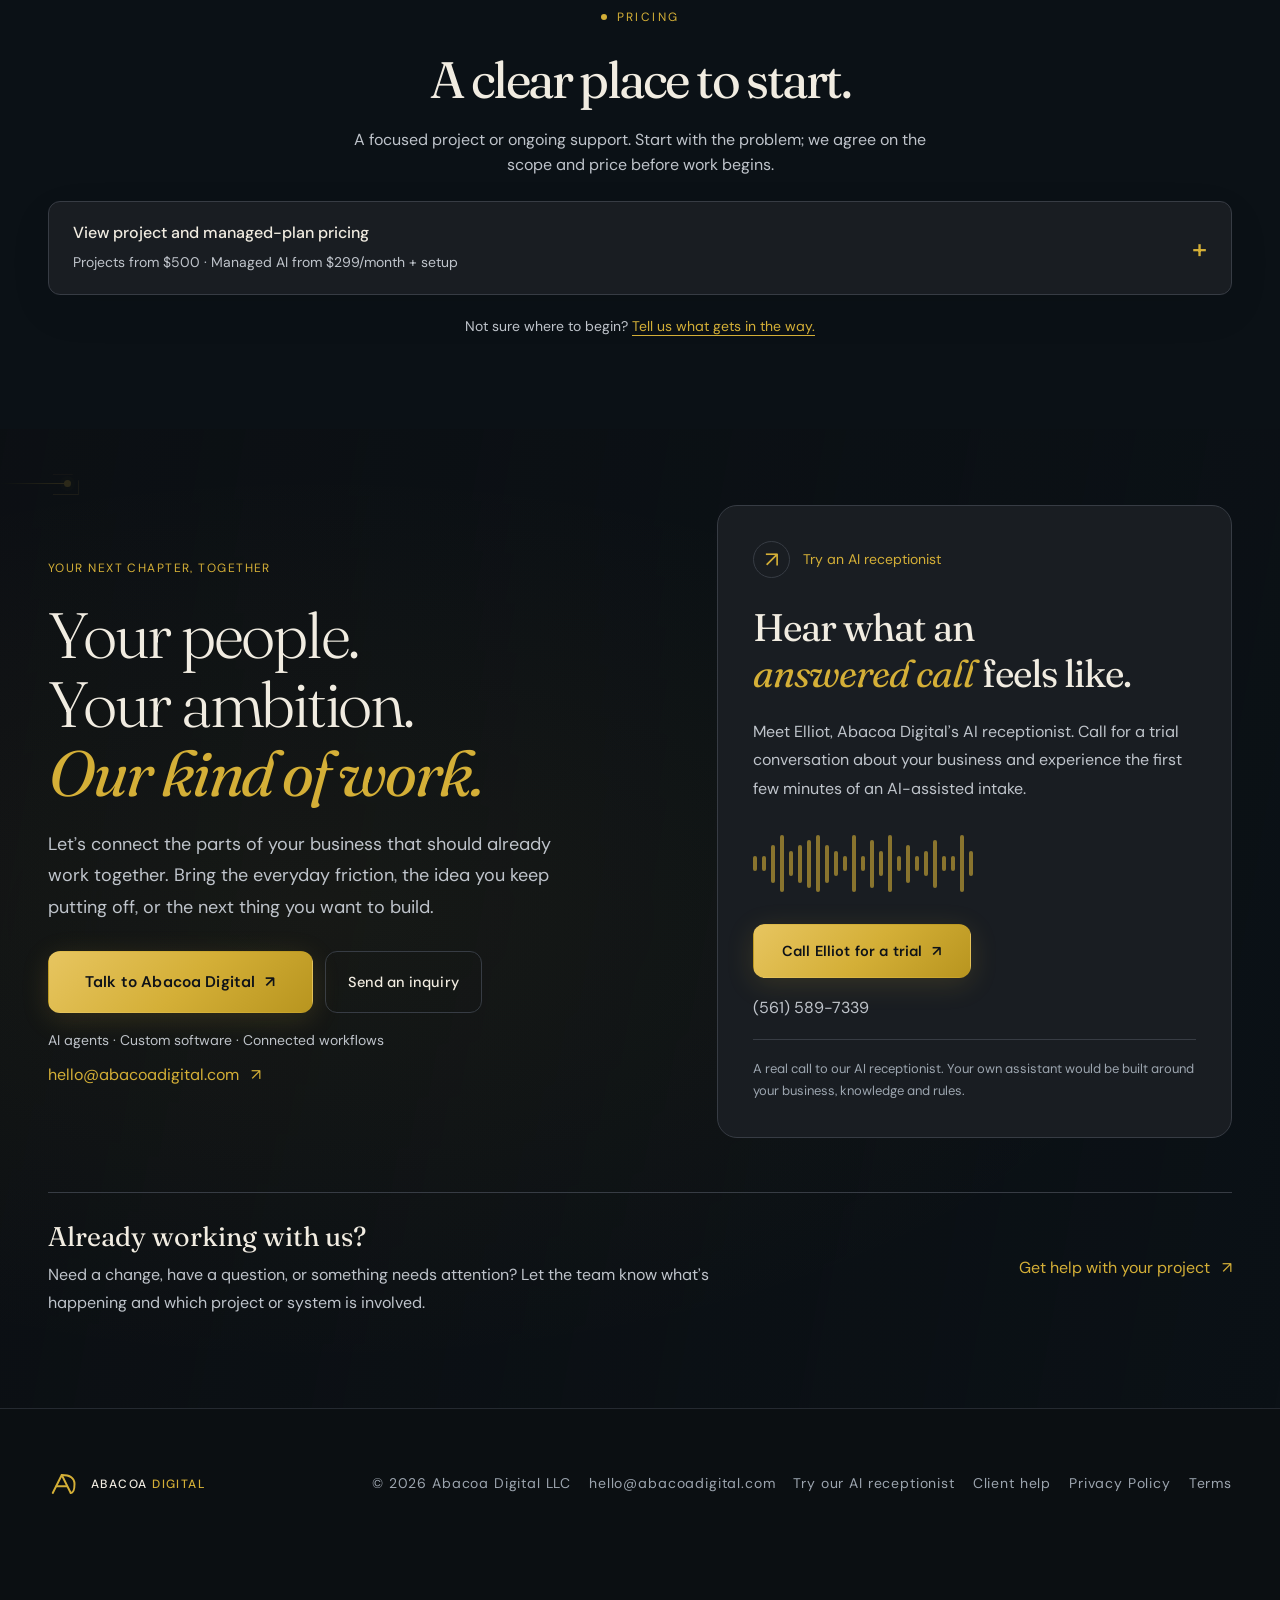
==== commit fef3be88: "Show the call-to-lead automation as a scroll-driven story" ====
--- a/index.html
+++ b/index.html
@@ -645,7 +645,8 @@
 <link href="assets/studio-experience.css" rel="stylesheet" />
 <link href="assets/software-scenes.css" rel="stylesheet" />
 <link href="assets/launch-focus.css" rel="stylesheet" />
-<link href="assets/connected-background.css?v=automation-orbits-2" rel="stylesheet" />
+<link href="assets/connected-background.css?v=automation-story-1" rel="stylesheet" />
+<link href="assets/automation-story.css?v=automation-story-1" rel="stylesheet" />
 <meta name="robots" content="index,follow" />
 <link rel="canonical" href="https://abacoadigital.com/" />
 </head>
@@ -791,7 +792,35 @@
   </div>
 </section>
 
-<section id="start-here" class="launch-offer"><div class="container launch-offer-grid"><div><span class="section-num">A useful first step</span><h2 class="section-title">Start with the call.<br><em>Connect the rest.</em></h2><p>For a service business, a useful first system can be simple: handle selected overflow calls, collect the right details, and give the owner a brief they can act on.</p><div class="launch-offer-actions"><a class="btn btn-primary" href="https://abacoadigital.com/contact.html">Plan my first system <span aria-hidden="true">↗</span></a><a class="text-action" href="tel:+15615897339">Try our AI receptionist <span aria-hidden="true">↗</span></a></div><p class="launch-scope">We agree on routing, scope, price and the human handoff before building. Booking and custom integrations are scoped separately.</p></div><ol class="launch-handoff"><li><span>01</span><div><h3>A helpful first answer.</h3><p>Common questions and the reason for the call, captured around your business rules.</p></div></li><li><span>02</span><div><h3>A brief with the useful details.</h3><p>Who called, what they need, where they are, and how to reach them.</p></div></li><li><span>03</span><div><h3>Your team decides what happens next.</h3><p>Review the request and follow through. Connect your existing tools as the scope grows.</p></div></li></ol></div></section>
+<section id="start-here" class="automation-story" aria-labelledby="automationTitle">
+  <div class="container">
+    <div class="automation-heading"><div><span class="section-num">Automation with a purpose</span><h2 class="section-title" id="automationTitle">The busywork moves.<br><em>Your people move forward.</em></h2></div><p>Follow one call through the connections. An AI receptionist handles the intake. Your software organizes the details. Your people bring the judgment, care, and expertise.<br><a class="text-action" href="#automationMachine">Scroll through the story <span aria-hidden="true">↓</span></a></p></div>
+    <div class="automation-layout">
+      <ol class="automation-steps" aria-label="Follow the automation">
+        <li class="automation-step is-active" data-automation-step="0"><button type="button" aria-pressed="true" aria-controls="automationPanels"><small>01 · The call</small>A customer needs you.</button><p>Maya's AC has stopped working. The owner is already helping someone else. Her call can still reach a helpful first answer.</p></li>
+        <li class="automation-step" data-automation-step="1"><button type="button" aria-pressed="false" aria-controls="automationPanels"><small>02 · The connection</small>An answer. The right questions.</button><p>The AI receptionist answers, captures the problem and callback details, and identifies urgency using the business's rules.</p></li>
+        <li class="automation-step" data-automation-step="2"><button type="button" aria-pressed="false" aria-controls="automationPanels"><small>03 · The handoff</small>A lead, ready to act on.</button><p>The conversation becomes a customer record and a useful brief in the owner's workspace. No copying notes between systems.</p></li>
+        <li class="automation-step" data-automation-step="3"><button type="button" aria-pressed="false" aria-controls="automationPanels"><small>04 · The human part</small>Keep the work that needs you.</button><p>The owner prioritizes the job. The technician diagnoses the fault. Your team spends more attention on customers, relationships, and skilled work.</p></li>
+      </ol>
+      <div class="automation-machine" id="automationMachine" data-stage="0" role="group" aria-label="A call becomes a lead: illustrative workflow">
+        <div class="machine-top"><strong>Abacoa / Connected workflow</strong><span>Illustration · Sample customer</span></div>
+        <ol class="machine-flow" aria-label="Connection progress"><li class="is-current" data-machine-trail="0" aria-current="step"><span aria-hidden="true">01</span>Call</li><li data-machine-trail="1"><span aria-hidden="true">02</span>AI answers</li><li data-machine-trail="2"><span aria-hidden="true">03</span>Lead</li><li data-machine-trail="3"><span aria-hidden="true">04</span>People</li></ol>
+        <div class="machine-stage" id="automationPanels">
+          <svg class="machine-gears" viewBox="0 0 280 180" aria-hidden="true" focusable="false"><g class="machine-gear"><path d="M149.68 95.00 L149.63 97.17 L158.10 100.08 L157.82 102.61 L157.43 105.13 L156.94 107.62 L147.99 107.86 L147.38 109.94 L146.68 111.99 L145.90 114.01 L152.86 119.65 L151.73 121.93 L150.51 124.16 L149.19 126.34 L140.70 123.50 L139.41 125.24 L138.06 126.93 L136.63 128.56 L141.24 136.24 L139.40 138.00 L137.49 139.68 L135.50 141.27 L128.50 135.70 L126.69 136.90 L124.84 138.02 L122.94 139.07 L124.65 147.86 L122.32 148.88 L119.95 149.80 L117.54 150.62 L112.86 142.99 L110.75 143.50 L108.63 143.93 L106.48 144.25 L105.08 153.10 L102.54 153.26 L100.00 153.32 L97.46 153.26 L95.67 144.49 L93.52 144.25 L91.37 143.93 L89.25 143.50 L84.91 151.33 L82.46 150.62 L80.05 149.80 L77.68 148.88 L79.00 140.03 L77.06 139.07 L75.16 138.02 L73.31 136.90 L66.55 142.77 L64.50 141.27 L62.51 139.68 L60.60 138.00 L64.87 130.13 L63.37 128.56 L61.94 126.93 L60.59 125.24 L52.23 128.45 L50.81 126.34 L49.49 124.16 L48.27 121.93 L54.97 116.00 L54.10 114.01 L53.32 111.99 L52.62 109.94 L43.67 110.09 L43.06 107.62 L42.57 105.13 L42.18 102.61 L50.51 99.33 L50.37 97.17 L50.32 95.00 L50.37 92.83 L41.90 89.92 L42.18 87.39 L42.57 84.87 L43.06 82.38 L52.01 82.14 L52.62 80.06 L53.32 78.01 L54.10 75.99 L47.14 70.35 L48.27 68.07 L49.49 65.84 L50.81 63.66 L59.30 66.50 L60.59 64.76 L61.94 63.07 L63.37 61.44 L58.76 53.76 L60.60 52.00 L62.51 50.32 L64.50 48.73 L71.50 54.30 L73.31 53.10 L75.16 51.98 L77.06 50.93 L75.35 42.14 L77.68 41.12 L80.05 40.20 L82.46 39.38 L87.14 47.01 L89.25 46.50 L91.37 46.07 L93.52 45.75 L94.92 36.90 L97.46 36.74 L100.00 36.68 L102.54 36.74 L104.33 45.51 L106.48 45.75 L108.63 46.07 L110.75 46.50 L115.09 38.67 L117.54 39.38 L119.95 40.20 L122.32 41.12 L121.00 49.97 L122.94 50.93 L124.84 51.98 L126.69 53.10 L133.45 47.23 L135.50 48.73 L137.49 50.32 L139.40 52.00 L135.13 59.87 L136.63 61.44 L138.06 63.07 L139.41 64.76 L147.77 61.55 L149.19 63.66 L150.51 65.84 L151.73 68.07 L145.03 74.00 L145.90 75.99 L146.68 78.01 L147.38 80.06 L156.33 79.91 L156.94 82.38 L157.43 84.87 L157.82 87.39 L149.49 90.67 L149.63 92.83Z M137.26 95 A37.26 37.26 0 1 0 62.74 95 A37.26 37.26 0 1 0 137.26 95Z" fill="currentColor" fill-rule="evenodd" stroke="currentColor" stroke-width=".8"/><circle cx="100" cy="95" r="14.580000000000002" fill="none" stroke="currentColor" stroke-width="2"/><path d="M114.58 95L137.26 95" stroke="currentColor" stroke-width="6"/><path d="M107.29 107.62665038717711L118.63 127.26810654500818" stroke="currentColor" stroke-width="6"/><path d="M92.71000000000001 107.62665038717712L81.37 127.26810654500818" stroke="currentColor" stroke-width="6"/><path d="M85.42 95L62.74 95" stroke="currentColor" stroke-width="6"/><path d="M92.71 82.37334961282289L81.36999999999998 62.73189345499183" stroke="currentColor" stroke-width="6"/><path d="M107.29 82.37334961282289L118.63 62.73189345499182" stroke="currentColor" stroke-width="6"/></g><g class="machine-gear small"><path d="M223.12 95.00 L223.05 97.17 L228.55 100.07 L228.13 102.59 L227.56 105.06 L226.82 107.50 L220.60 107.67 L219.70 109.65 L218.68 111.56 L217.54 113.40 L220.85 118.67 L219.23 120.64 L217.49 122.49 L215.64 124.23 L210.16 121.28 L208.40 122.54 L206.56 123.68 L204.65 124.70 L204.88 130.92 L202.50 131.82 L200.06 132.56 L197.59 133.13 L194.32 127.84 L192.17 128.05 L190.00 128.12 L187.83 128.05 L184.93 133.55 L182.41 133.13 L179.94 132.56 L177.50 131.82 L177.33 125.60 L175.35 124.70 L173.44 123.68 L171.60 122.54 L166.33 125.85 L164.36 124.23 L162.51 122.49 L160.77 120.64 L163.72 115.16 L162.46 113.40 L161.32 111.56 L160.30 109.65 L154.08 109.88 L153.18 107.50 L152.44 105.06 L151.87 102.59 L157.16 99.32 L156.95 97.17 L156.88 95.00 L156.95 92.83 L151.45 89.93 L151.87 87.41 L152.44 84.94 L153.18 82.50 L159.40 82.33 L160.30 80.35 L161.32 78.44 L162.46 76.60 L159.15 71.33 L160.77 69.36 L162.51 67.51 L164.36 65.77 L169.84 68.72 L171.60 67.46 L173.44 66.32 L175.35 65.30 L175.12 59.08 L177.50 58.18 L179.94 57.44 L182.41 56.87 L185.68 62.16 L187.83 61.95 L190.00 61.88 L192.17 61.95 L195.07 56.45 L197.59 56.87 L200.06 57.44 L202.50 58.18 L202.67 64.40 L204.65 65.30 L206.56 66.32 L208.40 67.46 L213.67 64.15 L215.64 65.77 L217.49 67.51 L219.23 69.36 L216.28 74.84 L217.54 76.60 L218.68 78.44 L219.70 80.35 L225.92 80.12 L226.82 82.50 L227.56 84.94 L228.13 87.41 L222.84 90.68 L223.05 92.83Z M214.84 95 A24.839999999999996 24.839999999999996 0 1 0 165.16 95 A24.839999999999996 24.839999999999996 0 1 0 214.84 95Z" fill="currentColor" fill-rule="evenodd" stroke="currentColor" stroke-width=".8"/><circle cx="190" cy="95" r="9.72" fill="none" stroke="currentColor" stroke-width="2"/><path d="M199.72 95L214.84 95" stroke="currentColor" stroke-width="6"/><path d="M194.86 103.41776692478474L202.42000000000002 116.51207103000544" stroke="currentColor" stroke-width="6"/><path d="M185.14000000000001 103.41776692478474L177.58 116.51207103000546" stroke="currentColor" stroke-width="6"/><path d="M180.28 95L165.16 95" stroke="currentColor" stroke-width="6"/><path d="M185.14 86.58223307521526L177.57999999999998 73.48792896999456" stroke="currentColor" stroke-width="6"/><path d="M194.86 86.58223307521526L202.42000000000002 73.48792896999456" stroke="currentColor" stroke-width="6"/></g></svg>
+          <div class="machine-panel machine-call" data-automation-panel="0"><span class="machine-eyebrow">Incoming customer call</span><div class="machine-avatar" aria-hidden="true">M</div><h3>Maya needs AC help.</h3><p>Home services · Jupiter, Florida</p><div class="machine-request"><p>“Our AC is broken. Can someone help today?”</p></div><span class="machine-route"><i aria-hidden="true"></i>Routing to the AI receptionist</span></div>
+          <div class="machine-panel" data-automation-panel="1" hidden><span class="machine-eyebrow">AI receptionist · Call answered</span><div class="machine-agent-head"><h3>Elliot picks up.</h3><span class="machine-wave" aria-hidden="true"><i></i><i></i><i></i><i></i><i></i><i></i><i></i></span></div><div class="machine-bubble"><strong>Elliot · AI receptionist</strong><p>“I can help with that. Where is the property, and what's the best number to reach you?”</p></div><div class="machine-bubble customer"><strong>Maya</strong><p>“We're in Jupiter. It's getting really hot, and my kids are home.”</p></div><div class="machine-captured"><span>✓ Service needed</span><span>✓ Callback details</span><span>✓ Urgency captured</span></div></div>
+          <div class="machine-panel" data-automation-panel="2" hidden><span class="machine-eyebrow">Connected to the owner's dashboard</span><div class="machine-crm"><div class="machine-crm-head"><h3>Customer workspace</h3><span>+1 new lead</span></div><div class="machine-lead-row"><span aria-hidden="true">M</span><div><strong>Maya · AC not cooling</strong><small>Jupiter · Captured by the AI receptionist</small></div><b>Urgent</b></div><div class="machine-brief"><strong>AI handoff brief</strong><p>AC is not cooling. Children are at home. Needs help today. Customer and callback details are together for the team.</p><span>Next step: owner reviews and assigns the job.</span></div></div><div class="machine-captured"><span>✓ Customer record</span><span>✓ Call context</span><span>✓ Clear next action</span></div></div>
+          <div class="machine-panel" data-automation-panel="3" hidden><figure class="machine-people"><img src="assets/business-working-day.webp" width="1672" height="941" loading="lazy" alt="A business owner and technician discussing the work together." /><figcaption>Illustrative scene · People take it forward</figcaption></figure><h3 class="machine-human-title">Less admin. More human.</h3><p>The details are ready. Your team brings the expertise.</p><div class="machine-human-work"><span>Customer care</span><span>Technical judgment</span><span>Team leadership</span></div></div>
+        </div>
+        <div class="machine-controls"><button type="button" id="automationPrevious" aria-label="Previous automation step" disabled>← Back</button><span id="automationCount">1 / 4 · Incoming call</span><button type="button" id="automationNext" aria-label="Next automation step">Next →</button></div>
+        <span class="sr-only" id="automationStatus" role="status" aria-live="polite"></span>
+      </div>
+    </div>
+    <div class="automation-outcome"><div><h3>Start with the call. Connect the rest.</h3><p>A useful first system can handle selected overflow calls and give your team a brief they can act on. Build the next connection around the work you actually do.</p></div><div class="launch-offer-actions"><a class="btn btn-primary" href="https://abacoadigital.com/contact.html">Plan my first system <span aria-hidden="true">↗</span></a><a class="text-action" href="tel:+15615897339">Try our AI receptionist <span aria-hidden="true">↗</span></a></div></div>
+    <p class="launch-scope">Illustrative workflow. We agree on routing, scope, price and the human handoff before building. CRM connections, booking and custom integrations are scoped separately.</p>
+  </div>
+</section>
+
 <section id="owner-dashboard" class="owner-section">
   <div class="container">
     <div class="story-heading owner-screen-heading"><div><span class="section-num">The owner's side of the story</span><h2 class="section-title">The details.<br><em>Already together.</em></h2><p>A customer record at the desk. An urgent brief on your phone. Give the owner a useful view of the work, wherever the day takes them.</p></div><figure class="owner-mobile-scene"><a href="assets/software-in-use-mobile.webp" target="_blank" rel="noopener" aria-label="Open the mobile job-alert scene at full size"><img src="assets/software-in-use-mobile.webp" width="1536" height="1024" loading="lazy" alt="A business owner holding a phone with an unbranded urgent AC job alert for Maya and a confirmed 3 PM appointment." /></a><figcaption><span>Illustrative mobile workspace · Sample job details</span><a href="#deskPanel" data-story-link="home">Explore the job record <span aria-hidden="true">↗</span></a></figcaption></figure></div>
@@ -1231,6 +1260,7 @@
 <script src="assets/owner-paths.js" defer></script>
 <script src="assets/studio-experience.js" defer></script>
 <script src="assets/launch-focus.js" defer></script>
-<script src="assets/connected-background.js?v=automation-orbits-2" defer></script>
+<script src="assets/connected-background.js?v=automation-story-1" defer></script>
+<script src="assets/automation-story.js?v=automation-story-1" defer></script>
 </body>
 </html>
--- a/assets/connected-background.css
+++ b/assets/connected-background.css
@@ -12,7 +12,7 @@
 main > .hero, main > section, main > .explore-library, .explore-library > section { background-color:transparent; background-image:none; }
 #system-film { background:color-mix(in srgb,var(--bg-2) 35%,transparent); }
 #owner-dashboard { background:transparent; }
-main > .launch-offer, main > .process, main > .explore-library { background:linear-gradient(110deg,color-mix(in srgb,var(--bg-2) 72%,transparent),color-mix(in srgb,var(--bg-2) 48%,transparent)); }
+main > .launch-offer, main > .automation-story, main > .process, main > .explore-library { background:linear-gradient(110deg,color-mix(in srgb,var(--bg-2) 72%,transparent),color-mix(in srgb,var(--bg-2) 48%,transparent)); }
 main > .agent-contact, main > .studio-contact { background:linear-gradient(100deg,color-mix(in srgb,var(--bg) 55%,transparent),transparent); }
 .footer { background:color-mix(in srgb,var(--bg) 76%,transparent); }
 /* The software and forms stay on opaque surfaces; only their surroundings move. */
--- a/assets/automation-story.css
+++ b/assets/automation-story.css
@@ -0,0 +1,122 @@
+/* One customer request travels through the machine; people keep the important work. */
+.automation-story { border-block:1px solid var(--border); }
+.automation-heading { display:grid; grid-template-columns:1.1fr 1fr; align-items:end; gap:50px; margin-bottom:36px; }
+.automation-heading .section-title { margin-top:17px; }
+.automation-heading p { max-width:44ch; color:var(--text-dim); font-size:16px; line-height:1.75; }
+.automation-layout { display:grid; grid-template-columns:.85fr 1.15fr; gap:clamp(32px,5vw,70px); align-items:start; }
+.automation-steps { grid-column:1; grid-row:1; margin:0; padding:0 0 180px; list-style:none; }
+.automation-step { position:relative; min-height:245px; padding:34px 0 34px 33px; border-left:1px solid var(--border); }
+.automation-step::before { content:""; position:absolute; left:-5px; top:43px; width:9px; height:9px; border-radius:50%; border:1px solid var(--gold); background:var(--bg); }
+.automation-step.is-active::before { background:var(--gold); box-shadow:0 0 0 6px color-mix(in srgb,var(--gold) 12%,transparent),0 0 20px color-mix(in srgb,var(--gold) 45%,transparent); }
+.automation-step button { padding:0; border:0; background:none; color:var(--text); text-align:left; cursor:pointer; font:400 28px/1.2 var(--serif); }
+.automation-step button small { display:block; margin-bottom:13px; color:var(--gold); font:500 11px/1.5 var(--sans); letter-spacing:.13em; text-transform:uppercase; }
+.automation-step p { margin-top:14px; max-width:37ch; color:var(--text-dim); font-size:15px; line-height:1.7; }
+.automation-step.is-active button { color:var(--gold); }
+.automation-machine { grid-column:2; grid-row:1; position:sticky; top:108px; scroll-margin-top:108px; border:1px solid var(--border); border-radius:18px; overflow:hidden; background:var(--bg-2); box-shadow:0 25px 75px #0002; }
+.machine-top { display:flex; justify-content:space-between; align-items:center; gap:12px; padding:17px 21px; border-bottom:1px solid var(--border); font-size:12px; }
+.machine-top strong { font-weight:500; letter-spacing:.03em; }
+.machine-top span { color:var(--text-mute); font-size:10px; }
+.machine-flow { display:grid; grid-template-columns:repeat(4,1fr); list-style:none; padding:20px 22px 14px; margin:0; }
+.machine-flow li { position:relative; text-align:center; color:var(--text-mute); font-size:11px; }
+.machine-flow li:not(:last-child)::after { content:""; position:absolute; top:14px; left:calc(50% + 20px); width:calc(100% - 40px); height:1px; background:var(--border); }
+.machine-flow li.is-complete::after { background:var(--gold); box-shadow:0 0 10px color-mix(in srgb,var(--gold) 50%,transparent); }
+.machine-flow span { display:grid; place-items:center; width:30px; height:30px; margin:0 auto 7px; border:1px solid var(--border); border-radius:50%; color:var(--text-dim); background:var(--bg); font-size:12px; }
+.machine-flow li.is-current, .machine-flow li.is-complete { color:var(--text); }
+.machine-flow .is-current span, .machine-flow .is-complete span { border-color:var(--gold); color:var(--gold); }
+.machine-flow .is-current span { box-shadow:0 0 0 5px color-mix(in srgb,var(--gold) 8%,transparent); }
+.machine-stage { min-height:328px; position:relative; padding:20px 25px 25px; overflow:hidden; }
+.machine-panel { position:relative; z-index:1; animation:machine-arrival .5s ease-out; }
+.machine-panel[hidden] { display:none; }
+.machine-panel h3 { font:400 25px/1.2 var(--serif); margin:0; }
+.machine-panel p { font-size:13px; line-height:1.65; color:var(--text-dim); }
+.machine-eyebrow { display:block; margin-bottom:12px; font:500 10px/1.5 var(--sans); letter-spacing:.13em; text-transform:uppercase; color:var(--gold); }
+.machine-call { max-width:310px; margin:auto; text-align:center; padding-top:9px; }
+.machine-avatar { display:grid; place-items:center; width:74px; height:74px; margin:0 auto 18px; border-radius:50%; background:radial-gradient(circle at 35% 25%,#cfb878,#655630); color:#fff5d6; font:400 36px var(--serif); position:relative; }
+.machine-avatar::after { content:""; position:absolute; inset:-8px; border:1px solid var(--gold); border-radius:50%; animation:machine-ring 2.4s ease-out infinite; }
+.machine-request { margin:13px 0 18px; padding:12px; border:1px solid var(--border); border-radius:10px; background:var(--surface); }
+.machine-route { display:inline-flex; align-items:center; gap:8px; color:var(--gold); font-size:11px; }
+.machine-route i { width:6px; height:6px; background:currentColor; border-radius:50%; }
+.machine-agent-head { display:flex; justify-content:space-between; align-items:center; margin-bottom:17px; }
+.machine-wave { display:flex; align-items:center; gap:3px; height:27px; color:var(--gold); }
+.machine-wave i { width:3px; height:17px; border-radius:3px; background:currentColor; animation:machine-voice 1.1s ease-in-out infinite alternate; }
+.machine-wave i:nth-child(2n) { height:26px; animation-delay:-.4s; }
+.machine-wave i:nth-child(3n) { height:10px; animation-delay:-.7s; }
+.machine-bubble { max-width:94%; border:1px solid var(--border); border-radius:11px 11px 11px 0; padding:12px 14px; margin:10px 0; background:var(--surface); }
+.machine-bubble strong { display:block; font-size:10px; color:var(--gold); margin-bottom:4px; font-weight:500; }
+.machine-bubble p { margin:0; }
+.machine-bubble.customer { margin-left:auto; border-radius:11px 11px 0 11px; background:color-mix(in srgb,var(--gold) 7%,var(--bg-2)); }
+.machine-captured { display:flex; flex-wrap:wrap; gap:6px; margin-top:15px; }
+.machine-captured span { font-size:10px; padding:5px 7px; color:var(--gold); border:1px solid var(--border); border-radius:5px; background:var(--bg); }
+.machine-crm { border:1px solid var(--border); border-radius:12px; background:var(--bg); overflow:hidden; }
+.machine-crm-head { display:flex; align-items:center; justify-content:space-between; padding:13px 15px; border-bottom:1px solid var(--border); }
+.machine-crm-head h3 { font-size:21px; }
+.machine-crm-head span { font-size:10px; color:var(--gold); }
+.machine-lead-row { display:grid; grid-template-columns:32px 1fr auto; gap:10px; align-items:center; padding:17px 15px; background:color-mix(in srgb,var(--gold) 8%,var(--bg)); border-left:2px solid var(--gold); }
+.machine-lead-row > span { display:grid; place-items:center; width:32px; height:32px; border-radius:50%; background:var(--surface); color:var(--gold); }
+.machine-lead-row strong { display:block; font:500 13px var(--sans); }
+.machine-lead-row small { display:block; color:var(--text-dim); font-size:11px; margin-top:4px; }
+.machine-lead-row b { font-size:10px; font-weight:500; color:var(--gold); }
+.machine-brief { padding:15px; }
+.machine-brief strong { font:500 11px var(--sans); color:var(--gold); }
+.machine-brief p { margin:8px 0 12px; }
+.machine-brief > span { display:block; border-top:1px solid var(--border); padding-top:10px; font-size:11px; color:var(--text-dim); }
+.machine-people { position:relative; margin:0; overflow:hidden; border-radius:11px; background:#10171b; }
+.machine-people img { display:block; width:100%; height:170px; object-fit:cover; }
+.machine-people figcaption { position:absolute; inset:auto 0 0; padding:18px 14px 10px; background:linear-gradient(transparent,#091017e6); color:#fff2d3; font-size:10px; }
+.machine-human-title { margin:15px 0 7px!important; font-size:23px!important; }
+.machine-human-work { display:flex; flex-wrap:wrap; gap:6px 15px; color:var(--gold); font-size:11px; }
+.machine-gears { pointer-events:none; position:absolute; right:-23px; bottom:-24px; width:245px; opacity:.2; color:var(--gold); }
+.machine-gear { transform-box:fill-box; transform-origin:center; animation:machine-turn 54s linear infinite; }
+.machine-gear.small { animation-duration:36s; animation-direction:reverse; }
+.automation-machine:not(.is-in-view) *, .automation-machine.is-page-hidden * { animation-play-state:paused!important; }
+.machine-controls { display:flex; align-items:center; justify-content:space-between; gap:10px; padding:13px 21px; border-top:1px solid var(--border); }
+.machine-controls > span { color:var(--text-mute); font-size:11px; }
+.machine-controls button { background:none; border:1px solid var(--border); color:var(--text); border-radius:7px; padding:8px 12px; font:500 12px var(--sans); cursor:pointer; }
+.machine-controls button:disabled { opacity:.35; cursor:default; }
+.automation-outcome { border-top:1px solid var(--border); padding-top:30px; display:grid; grid-template-columns:1fr 1fr; gap:24px 55px; align-items:center; }
+.automation-outcome h3 { font:400 28px/1.2 var(--serif); }
+.automation-outcome p { margin-top:10px; color:var(--text-dim); font-size:14px; line-height:1.7; }
+.automation-outcome .launch-offer-actions { margin-top:0; }
+.automation-story .launch-scope { max-width:85ch; }
+.automation-story button:focus-visible { outline:2px solid var(--gold); outline-offset:5px; }
+@keyframes machine-turn { to { transform:rotate(360deg); } }
+@keyframes machine-ring { from { transform:scale(.94); opacity:.65; } to { transform:scale(1.3); opacity:0; } }
+@keyframes machine-voice { to { transform:scaleY(.35); } }
+@keyframes machine-arrival { from { opacity:.35; transform:translateY(8px); } to { opacity:1; transform:translateY(0); } }
+@media(max-width:760px) {
+  .automation-heading { grid-template-columns:1fr; gap:18px; }
+  .automation-layout { display:flex; flex-direction:column; gap:18px; }
+  .automation-machine { order:0; top:78px; width:100%; z-index:3; }
+  .automation-steps { order:1; width:100%; padding-bottom:0; }
+  .automation-step { min-height:205px; padding:22px 0 24px 23px; }
+  .automation-step::before { top:30px; }
+  .automation-step button { font-size:24px; }
+  .automation-step button small { margin-bottom:8px; }
+  .automation-step p { font-size:14px; margin-top:10px; }
+  .machine-top { padding:12px 14px; }
+  .machine-top span { font-size:9px; }
+  .machine-flow { padding:12px 12px 6px; }
+  .machine-flow span { width:24px; height:24px; font-size:10px; }
+  .machine-flow li:not(:last-child)::after { top:11px; }
+  .machine-stage { min-height:266px; padding:12px 15px 16px; }
+  .machine-avatar { width:52px; height:52px; font-size:28px; margin-bottom:15px; }
+  .machine-request { margin:10px 0; padding:9px; }
+  .machine-eyebrow { margin-bottom:8px; }
+  .machine-panel h3 { font-size:22px; }
+  .machine-panel p { font-size:12px; }
+  .machine-agent-head { margin-bottom:8px; }
+  .machine-bubble { padding:9px 11px; margin:7px 0; }
+  .machine-captured { margin-top:9px; }
+  .machine-captured span { padding:4px 5px; font-size:9px; }
+  .machine-brief { padding:12px; }
+  .machine-lead-row { padding:12px; }
+  .machine-people img { height:140px; }
+  .machine-human-title { font-size:21px!important; }
+  .machine-controls { padding:9px 13px; }
+  .machine-gears { width:200px; }
+  .automation-outcome { grid-template-columns:1fr; }
+}
+@media(max-height:650px) { .automation-machine { position:relative; top:0; } .automation-steps { padding-bottom:0; } .automation-step { min-height:190px; } }
+@media(prefers-reduced-motion:reduce) { .automation-story *, .automation-story *::after { animation:none!important; transition:none!important; } }
+.motion-paused .automation-story *, .motion-paused .automation-story *::after { animation:none!important; transition:none!important; }
+@media print { .automation-machine { position:static; } .machine-panel[hidden] { display:block; margin-bottom:20px; } .machine-controls { display:none; } .automation-step { min-height:0; } }
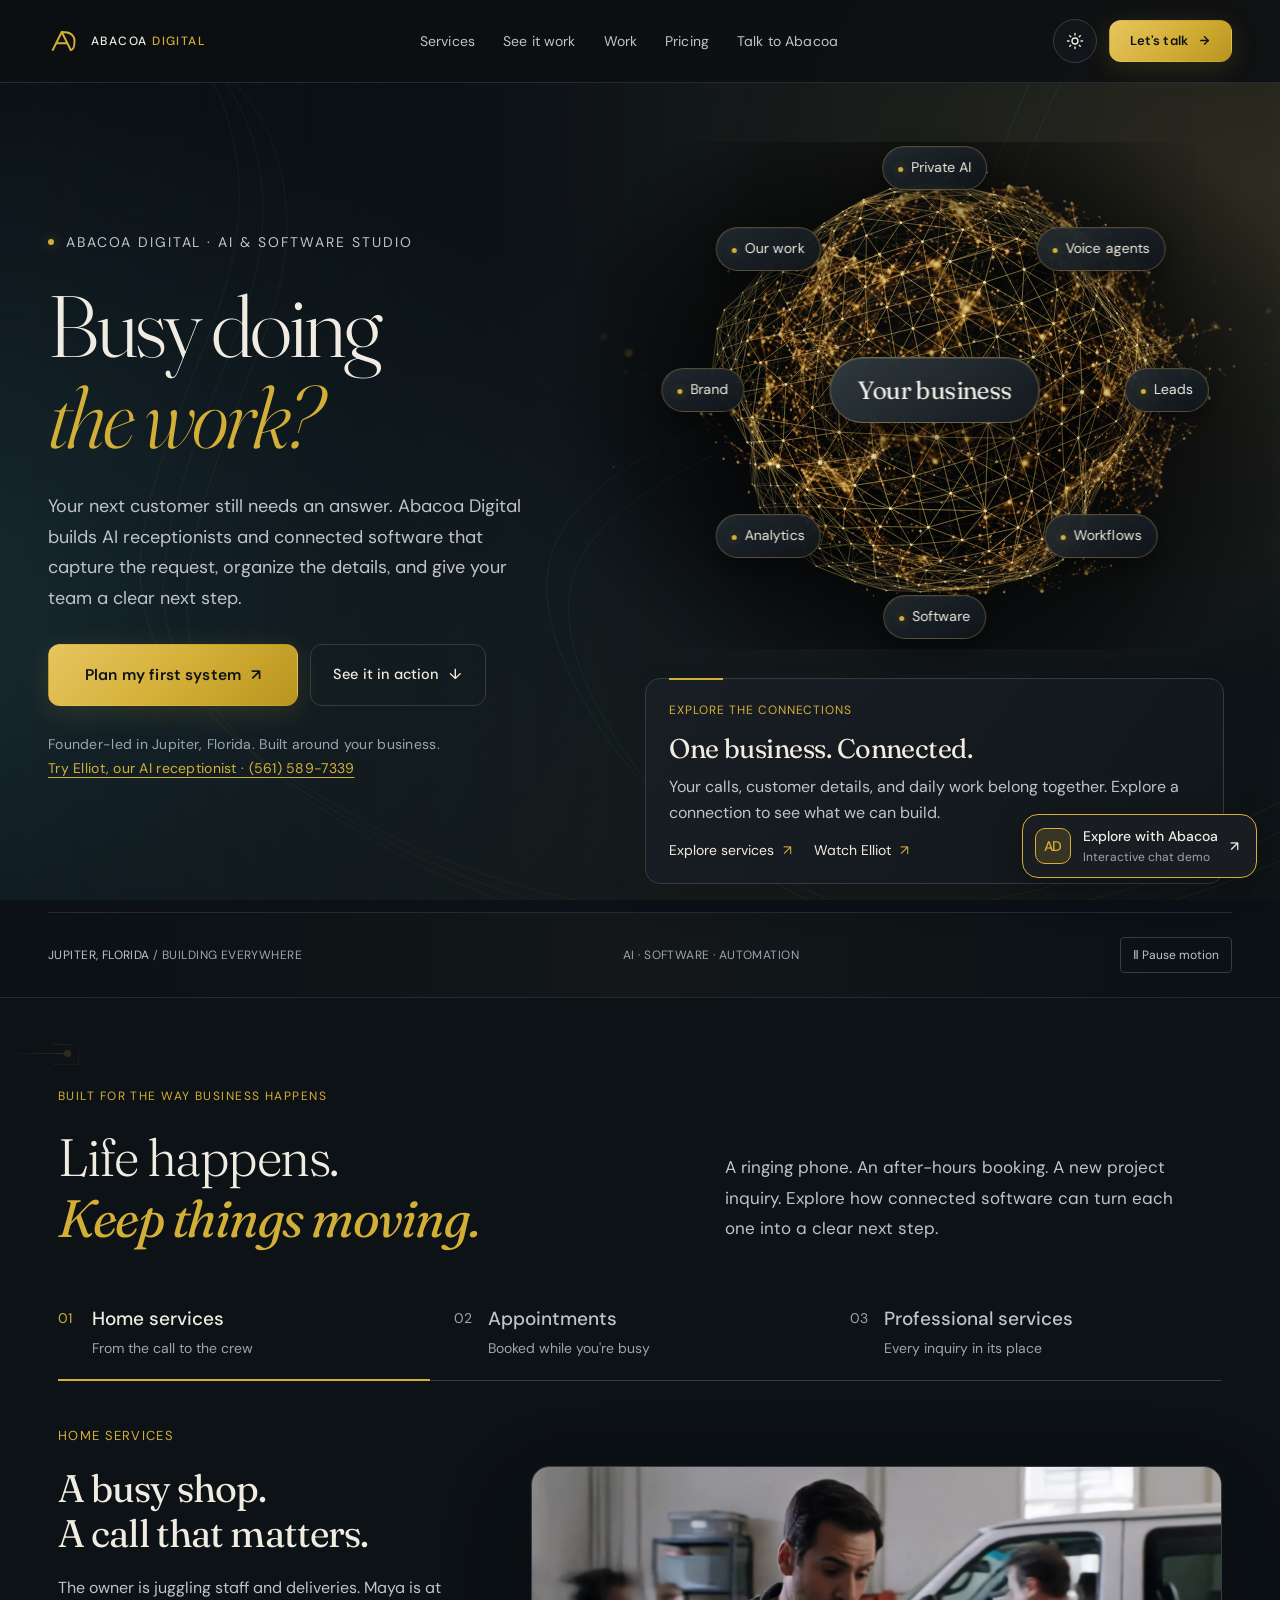
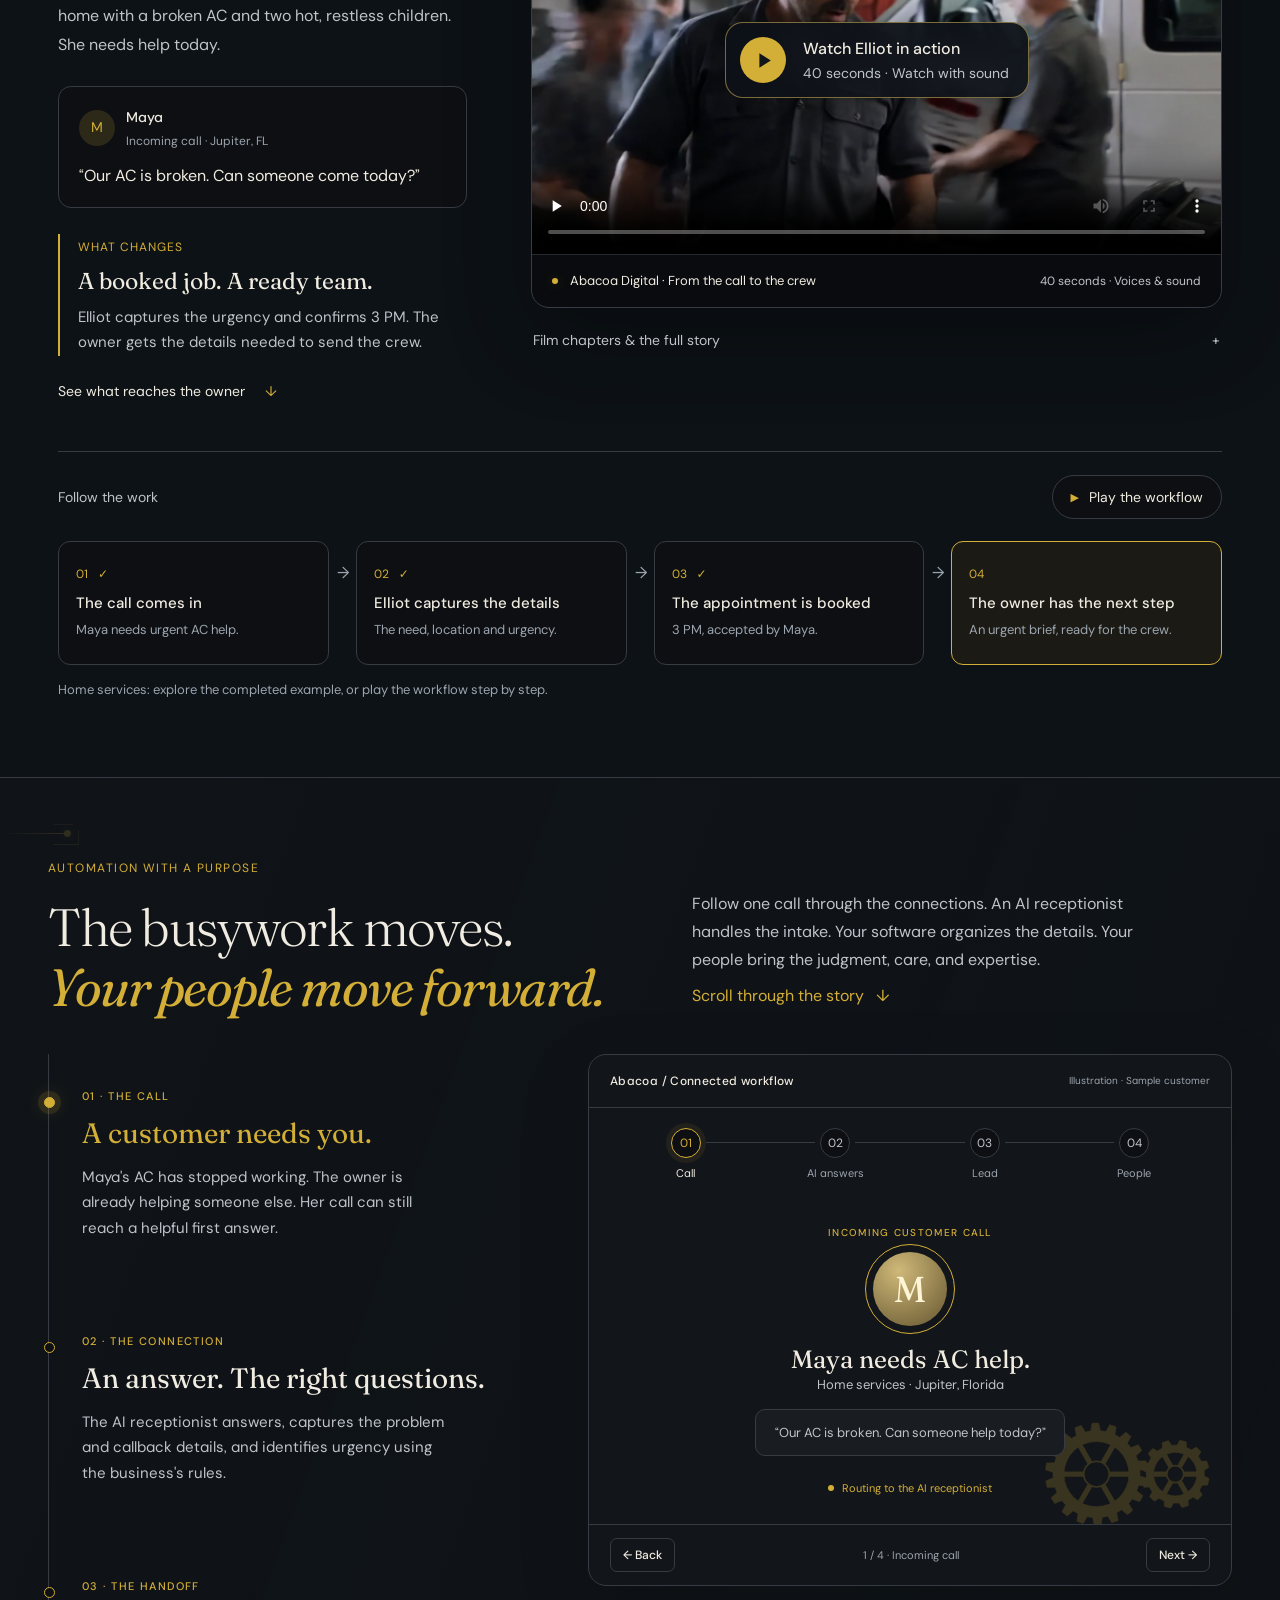
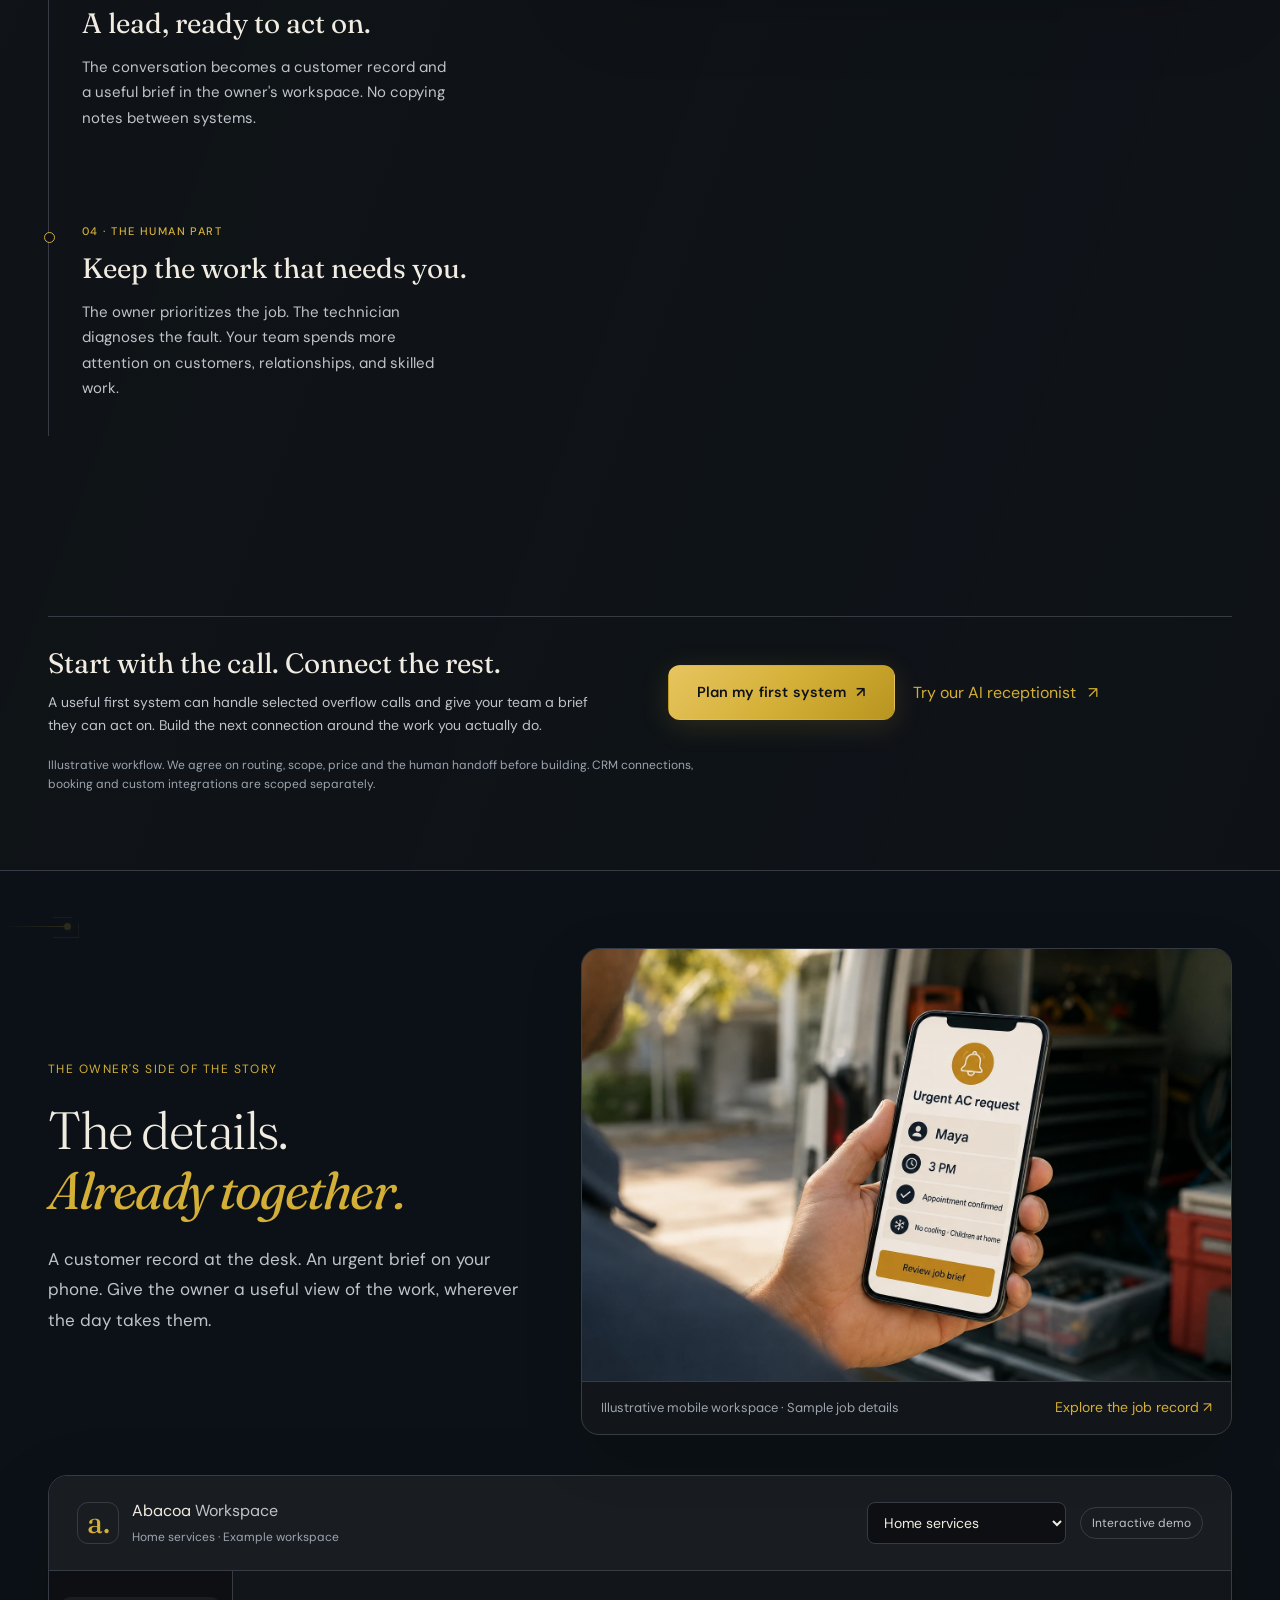
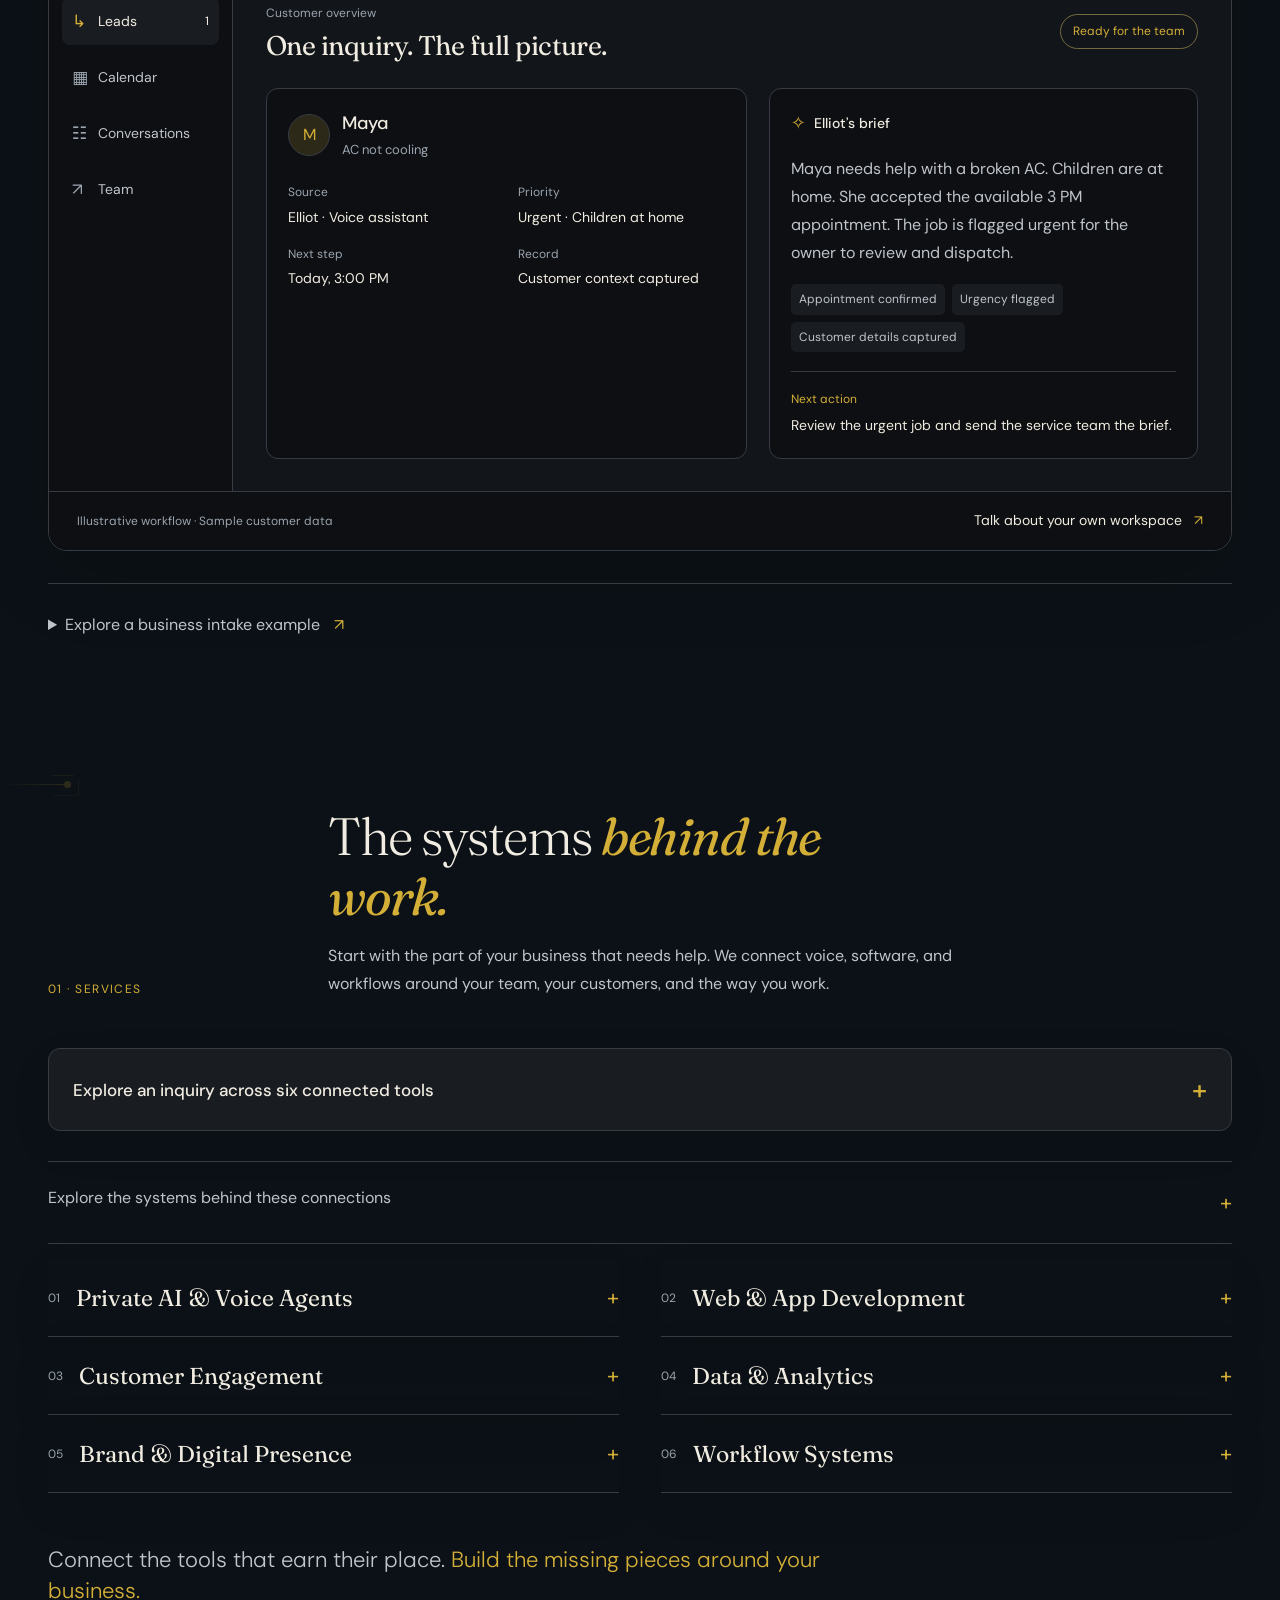
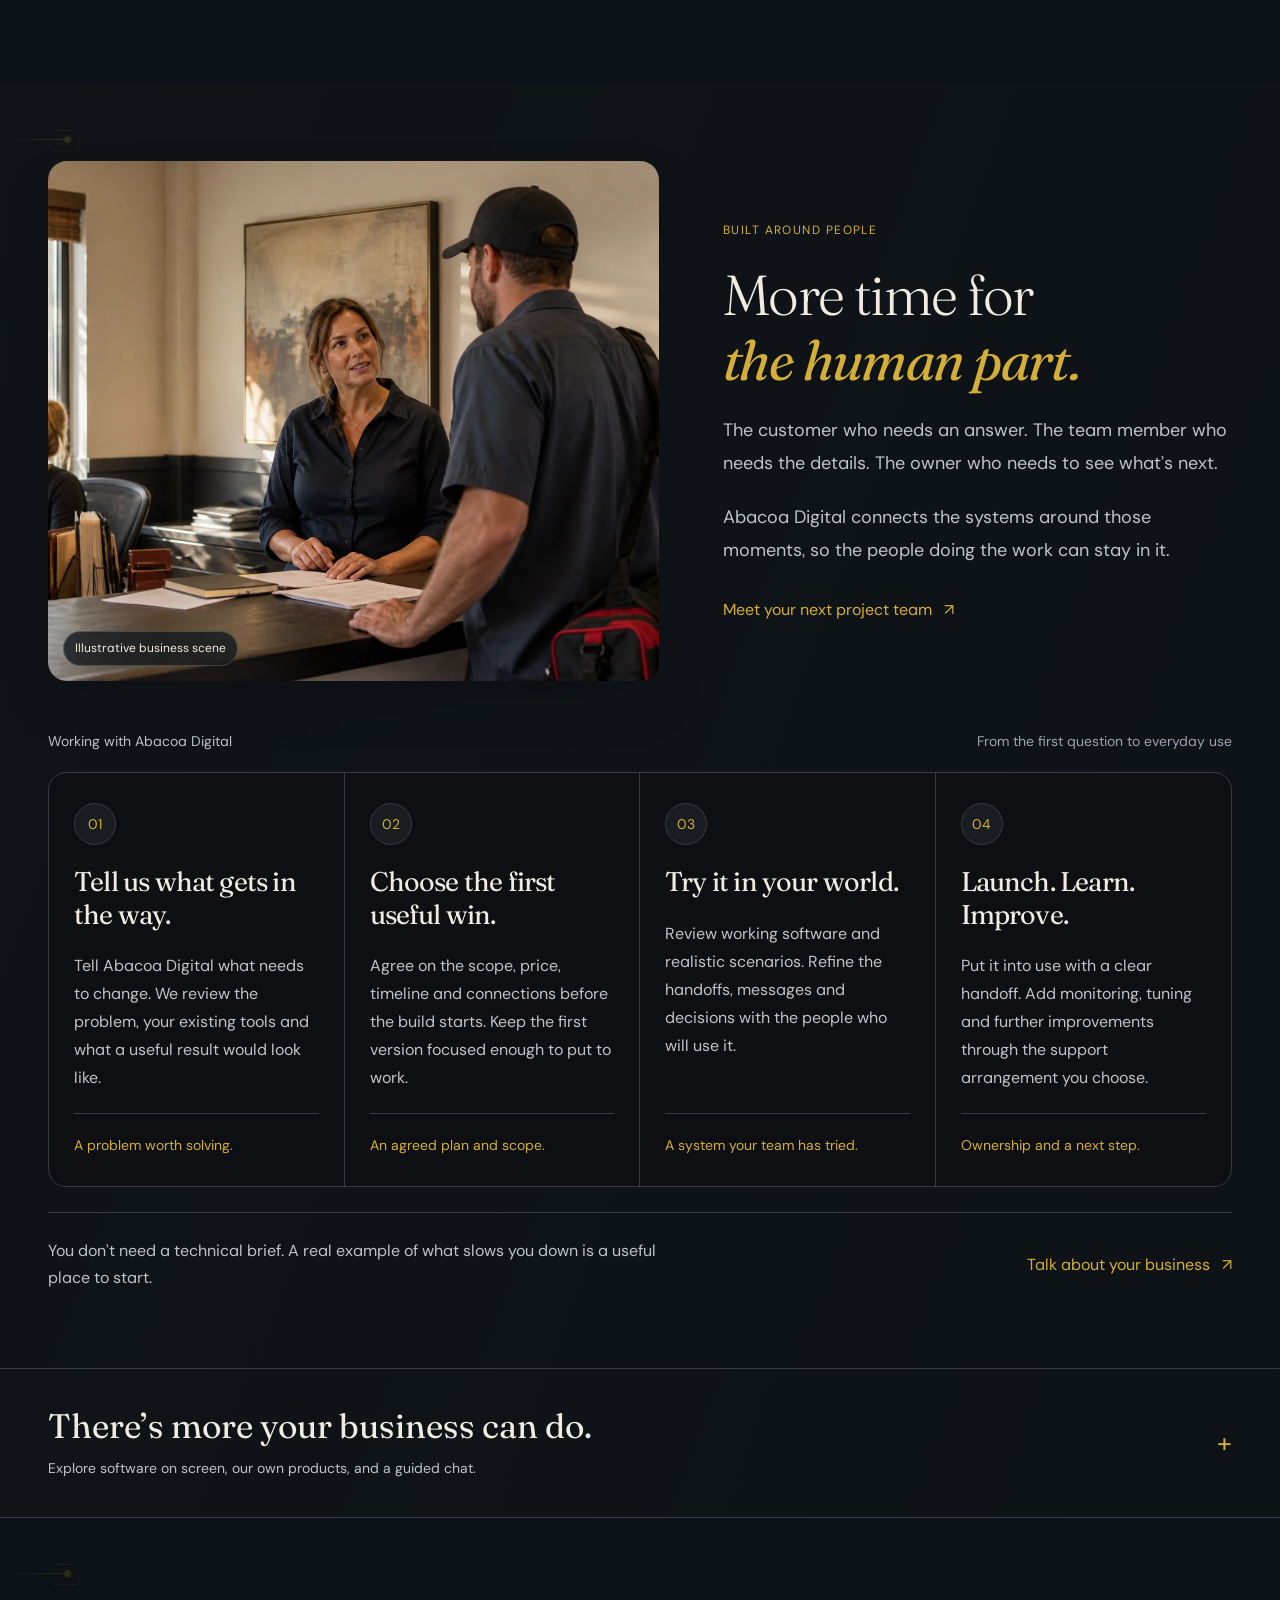
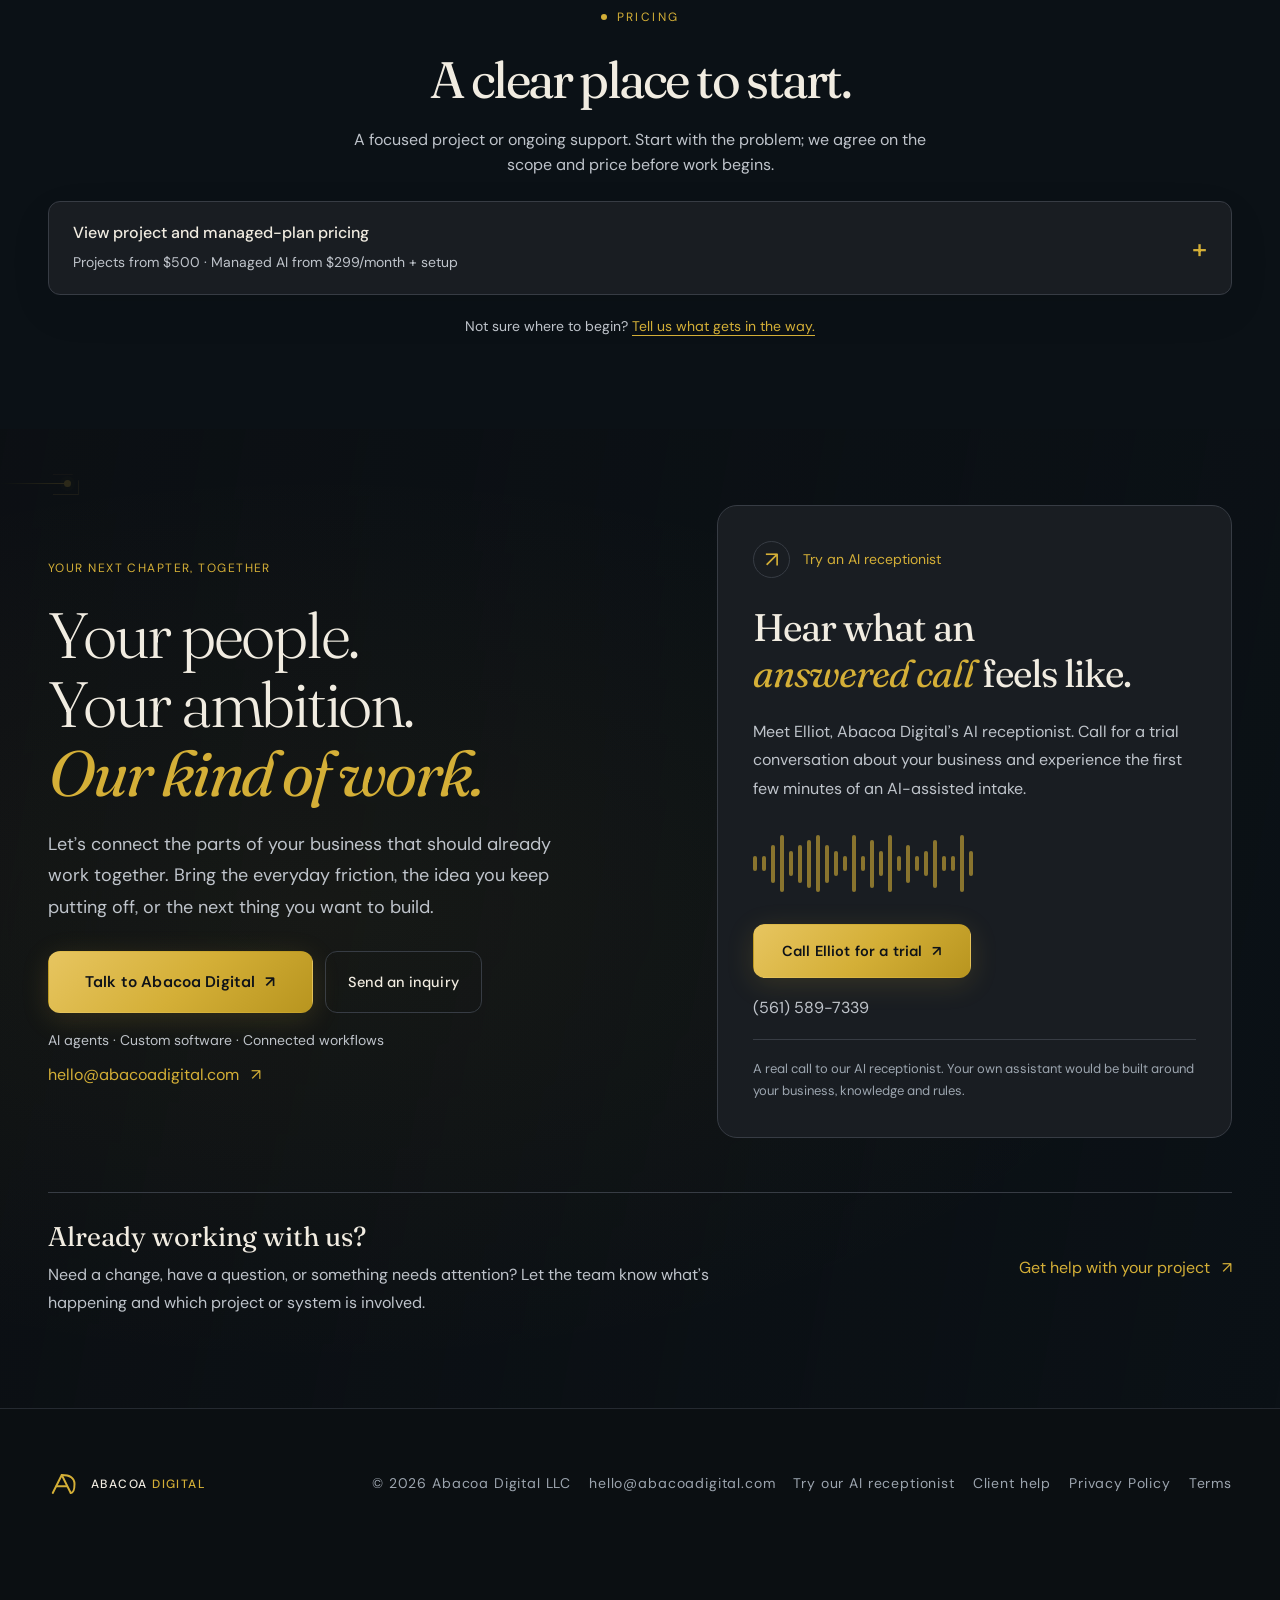
==== commit 69c63912: "Align story scenes with reading position and preserve manual choices" ====
--- a/index.html
+++ b/index.html
@@ -645,8 +645,8 @@
 <link href="assets/studio-experience.css" rel="stylesheet" />
 <link href="assets/software-scenes.css" rel="stylesheet" />
 <link href="assets/launch-focus.css" rel="stylesheet" />
-<link href="assets/connected-background.css?v=automation-story-1" rel="stylesheet" />
-<link href="assets/automation-story.css?v=automation-story-1" rel="stylesheet" />
+<link href="assets/connected-background.css?v=automation-story-2" rel="stylesheet" />
+<link href="assets/automation-story.css?v=automation-story-2" rel="stylesheet" />
 <meta name="robots" content="index,follow" />
 <link rel="canonical" href="https://abacoadigital.com/" />
 </head>
@@ -794,8 +794,8 @@
 
 <section id="start-here" class="automation-story" aria-labelledby="automationTitle">
   <div class="container">
-    <div class="automation-heading"><div><span class="section-num">Automation with a purpose</span><h2 class="section-title" id="automationTitle">The busywork moves.<br><em>Your people move forward.</em></h2></div><p>Follow one call through the connections. An AI receptionist handles the intake. Your software organizes the details. Your people bring the judgment, care, and expertise.<br><a class="text-action" href="#automationMachine">Scroll through the story <span aria-hidden="true">↓</span></a></p></div>
-    <div class="automation-layout">
+    <div class="automation-heading"><div><span class="section-num">Automation with a purpose</span><h2 class="section-title" id="automationTitle">The busywork moves.<br><em>Your people move forward.</em></h2></div><p>Follow one call through the connections. An AI receptionist handles the intake. Your software organizes the details. Your people bring the judgment, care, and expertise.<br><a class="text-action" href="#automation-flow">Scroll through the story <span aria-hidden="true">↓</span></a></p></div>
+    <div class="automation-layout" id="automation-flow">
       <ol class="automation-steps" aria-label="Follow the automation">
         <li class="automation-step is-active" data-automation-step="0"><button type="button" aria-pressed="true" aria-controls="automationPanels"><small>01 · The call</small>A customer needs you.</button><p>Maya's AC has stopped working. The owner is already helping someone else. Her call can still reach a helpful first answer.</p></li>
         <li class="automation-step" data-automation-step="1"><button type="button" aria-pressed="false" aria-controls="automationPanels"><small>02 · The connection</small>An answer. The right questions.</button><p>The AI receptionist answers, captures the problem and callback details, and identifies urgency using the business's rules.</p></li>
@@ -1260,7 +1260,7 @@
 <script src="assets/owner-paths.js" defer></script>
 <script src="assets/studio-experience.js" defer></script>
 <script src="assets/launch-focus.js" defer></script>
-<script src="assets/connected-background.js?v=automation-story-1" defer></script>
-<script src="assets/automation-story.js?v=automation-story-1" defer></script>
+<script src="assets/connected-background.js?v=automation-story-2" defer></script>
+<script src="assets/automation-story.js?v=automation-story-2" defer></script>
 </body>
 </html>
--- a/assets/automation-story.css
+++ b/assets/automation-story.css
@@ -3,7 +3,7 @@
 .automation-heading { display:grid; grid-template-columns:1.1fr 1fr; align-items:end; gap:50px; margin-bottom:36px; }
 .automation-heading .section-title { margin-top:17px; }
 .automation-heading p { max-width:44ch; color:var(--text-dim); font-size:16px; line-height:1.75; }
-.automation-layout { display:grid; grid-template-columns:.85fr 1.15fr; gap:clamp(32px,5vw,70px); align-items:start; }
+.automation-layout { display:grid; grid-template-columns:.85fr 1.15fr; gap:clamp(32px,5vw,70px); align-items:start; scroll-margin-top:108px; }
 .automation-steps { grid-column:1; grid-row:1; margin:0; padding:0 0 180px; list-style:none; }
 .automation-step { position:relative; min-height:245px; padding:34px 0 34px 33px; border-left:1px solid var(--border); }
 .automation-step::before { content:""; position:absolute; left:-5px; top:43px; width:9px; height:9px; border-radius:50%; border:1px solid var(--gold); background:var(--bg); }
@@ -85,7 +85,7 @@
 @keyframes machine-arrival { from { opacity:.35; transform:translateY(8px); } to { opacity:1; transform:translateY(0); } }
 @media(max-width:760px) {
   .automation-heading { grid-template-columns:1fr; gap:18px; }
-  .automation-layout { display:flex; flex-direction:column; gap:18px; }
+  .automation-layout { display:flex; flex-direction:column; gap:18px; scroll-margin-top:78px; }
   .automation-machine { order:0; top:78px; width:100%; z-index:3; }
   .automation-steps { order:1; width:100%; padding-bottom:0; }
   .automation-step { min-height:205px; padding:22px 0 24px 23px; }
@@ -113,7 +113,7 @@
   .machine-people img { height:140px; }
   .machine-human-title { font-size:21px!important; }
   .machine-controls { padding:9px 13px; }
-  .machine-gears { width:200px; }
+  .machine-gears { width:145px; opacity:.13; }
   .automation-outcome { grid-template-columns:1fr; }
 }
 @media(max-height:650px) { .automation-machine { position:relative; top:0; } .automation-steps { padding-bottom:0; } .automation-step { min-height:190px; } }
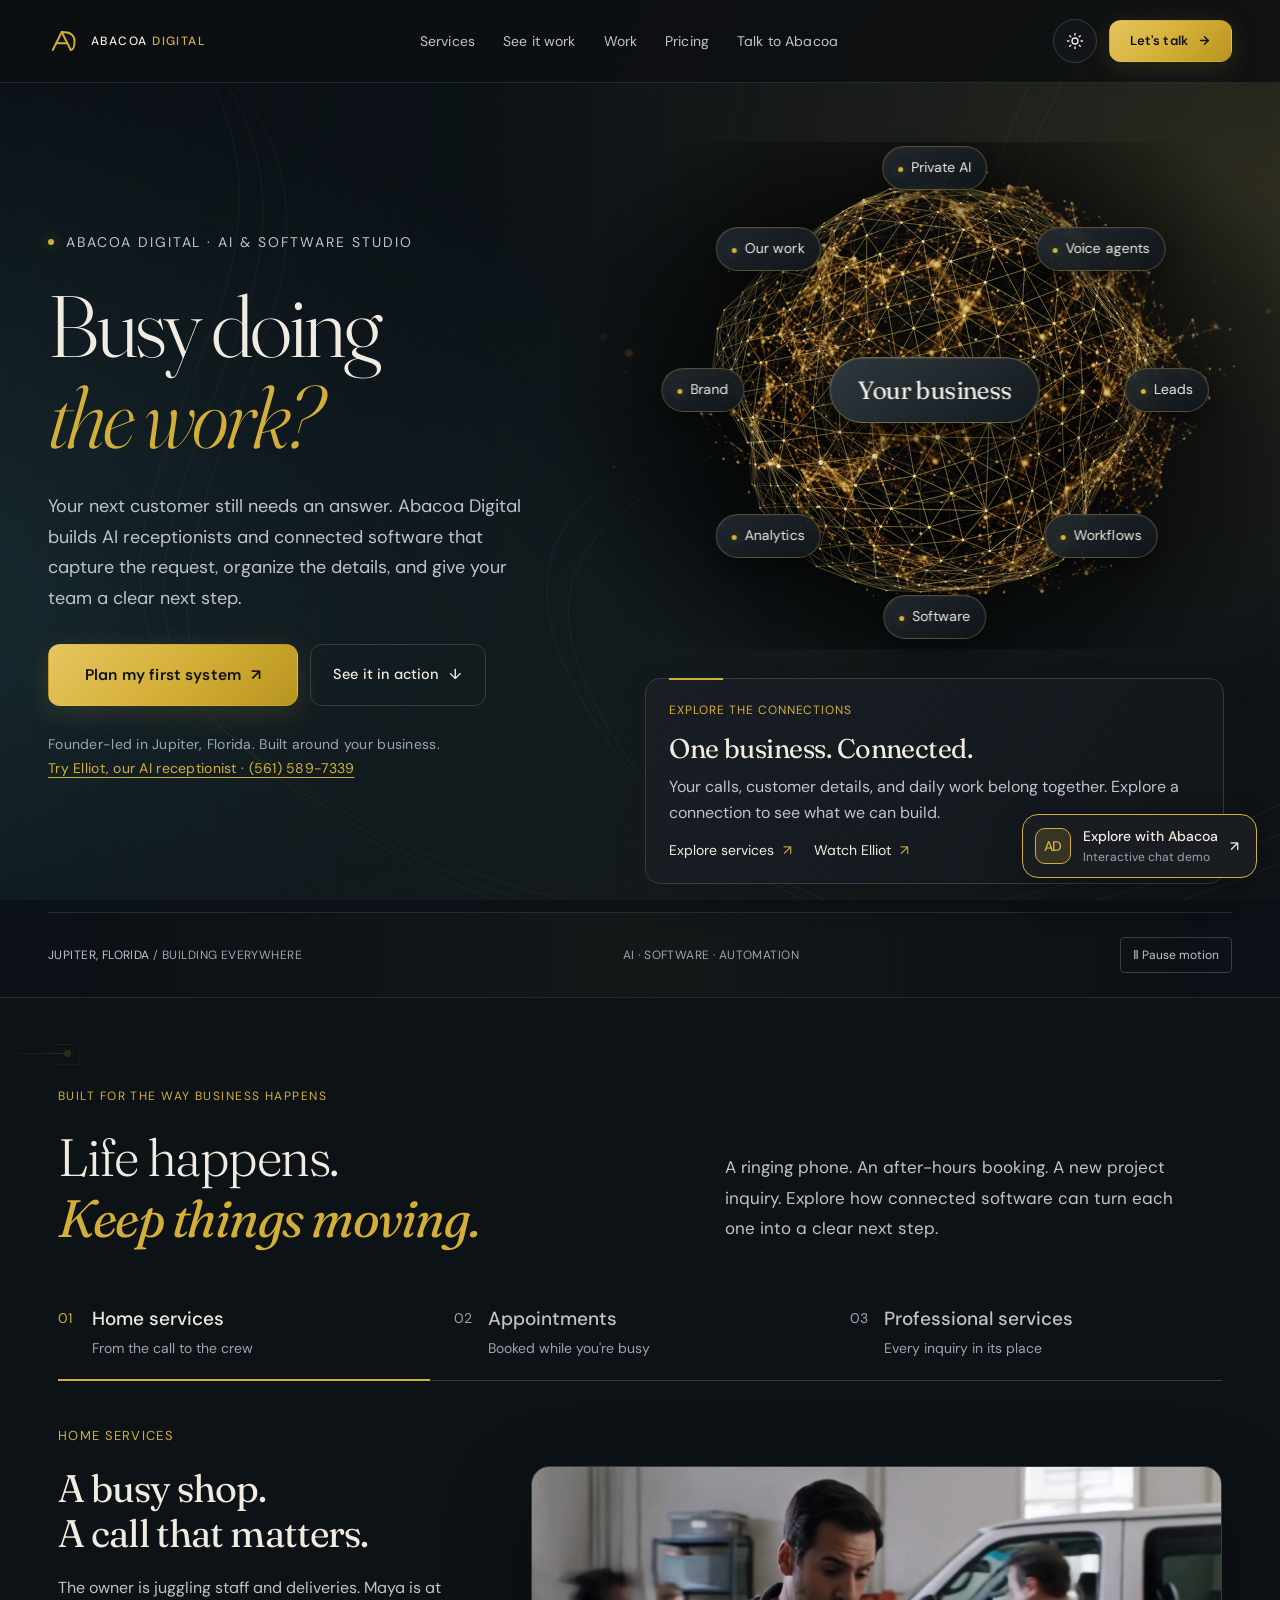
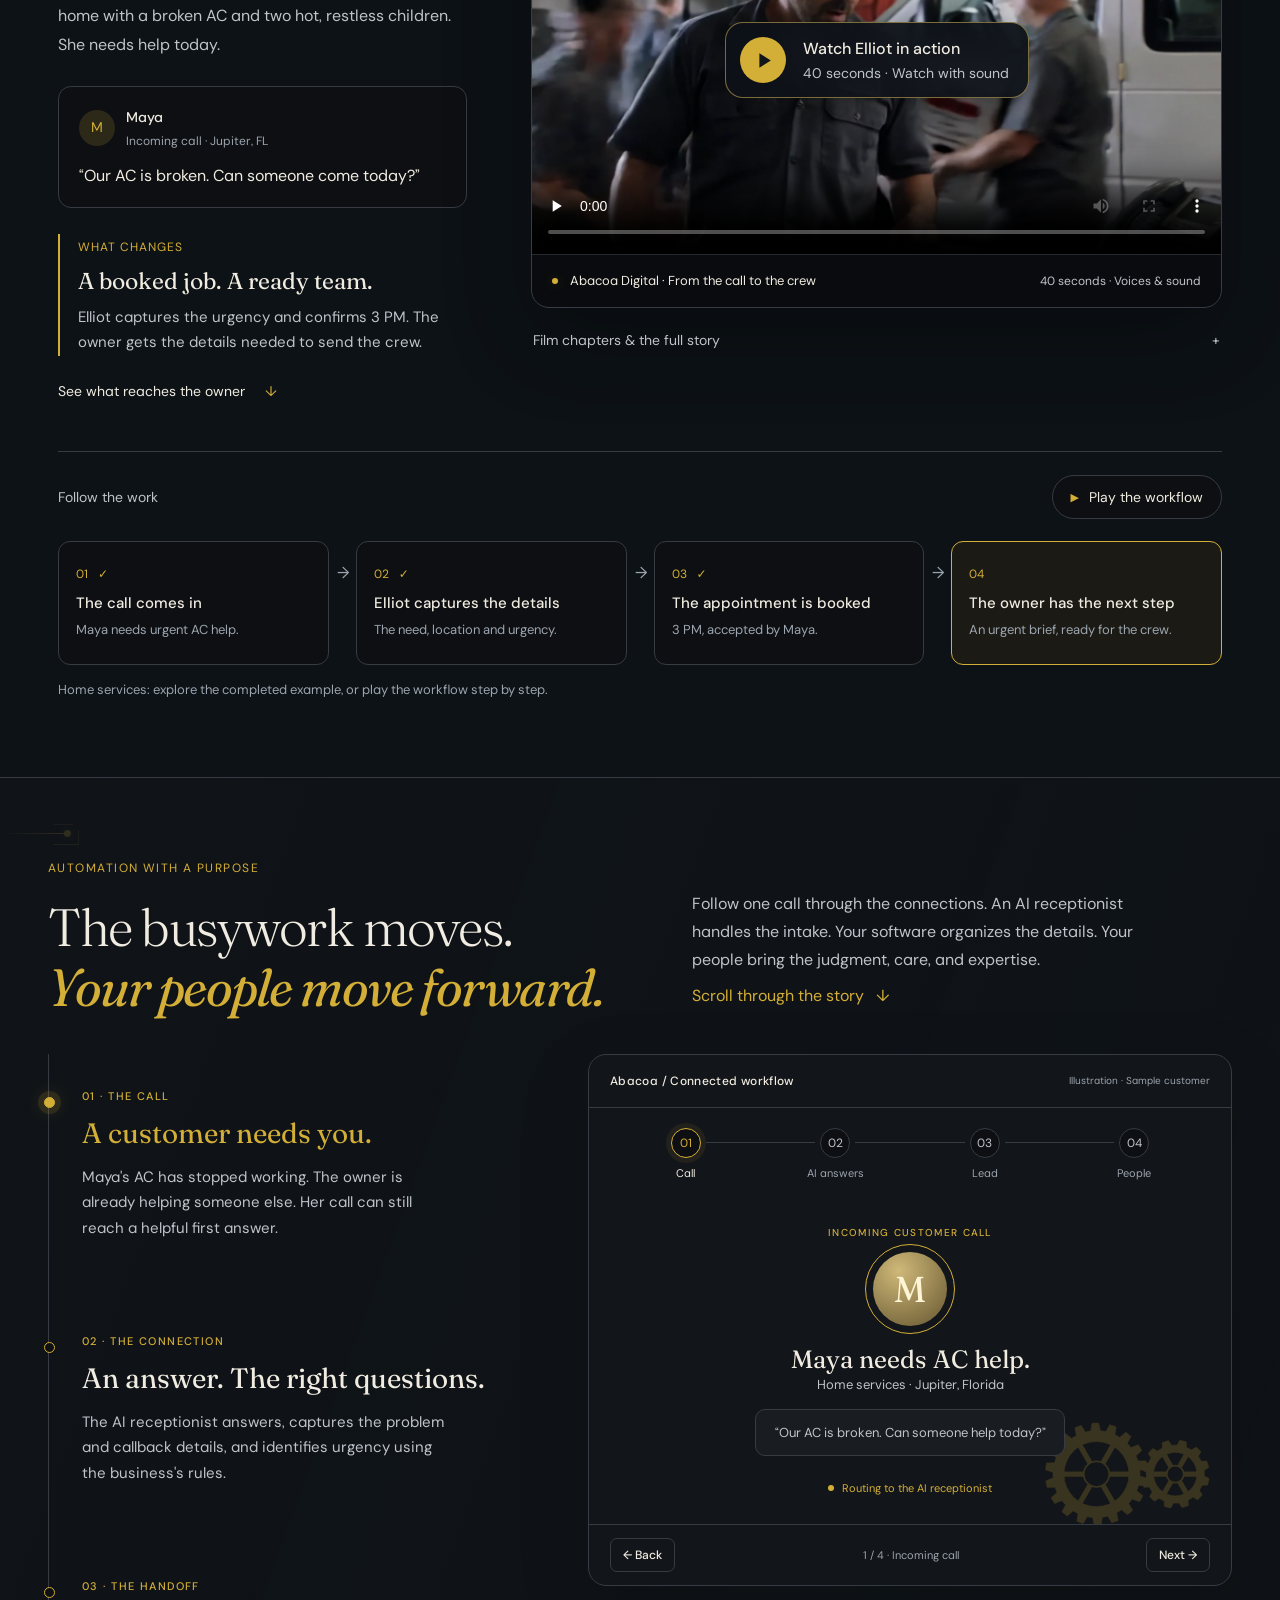
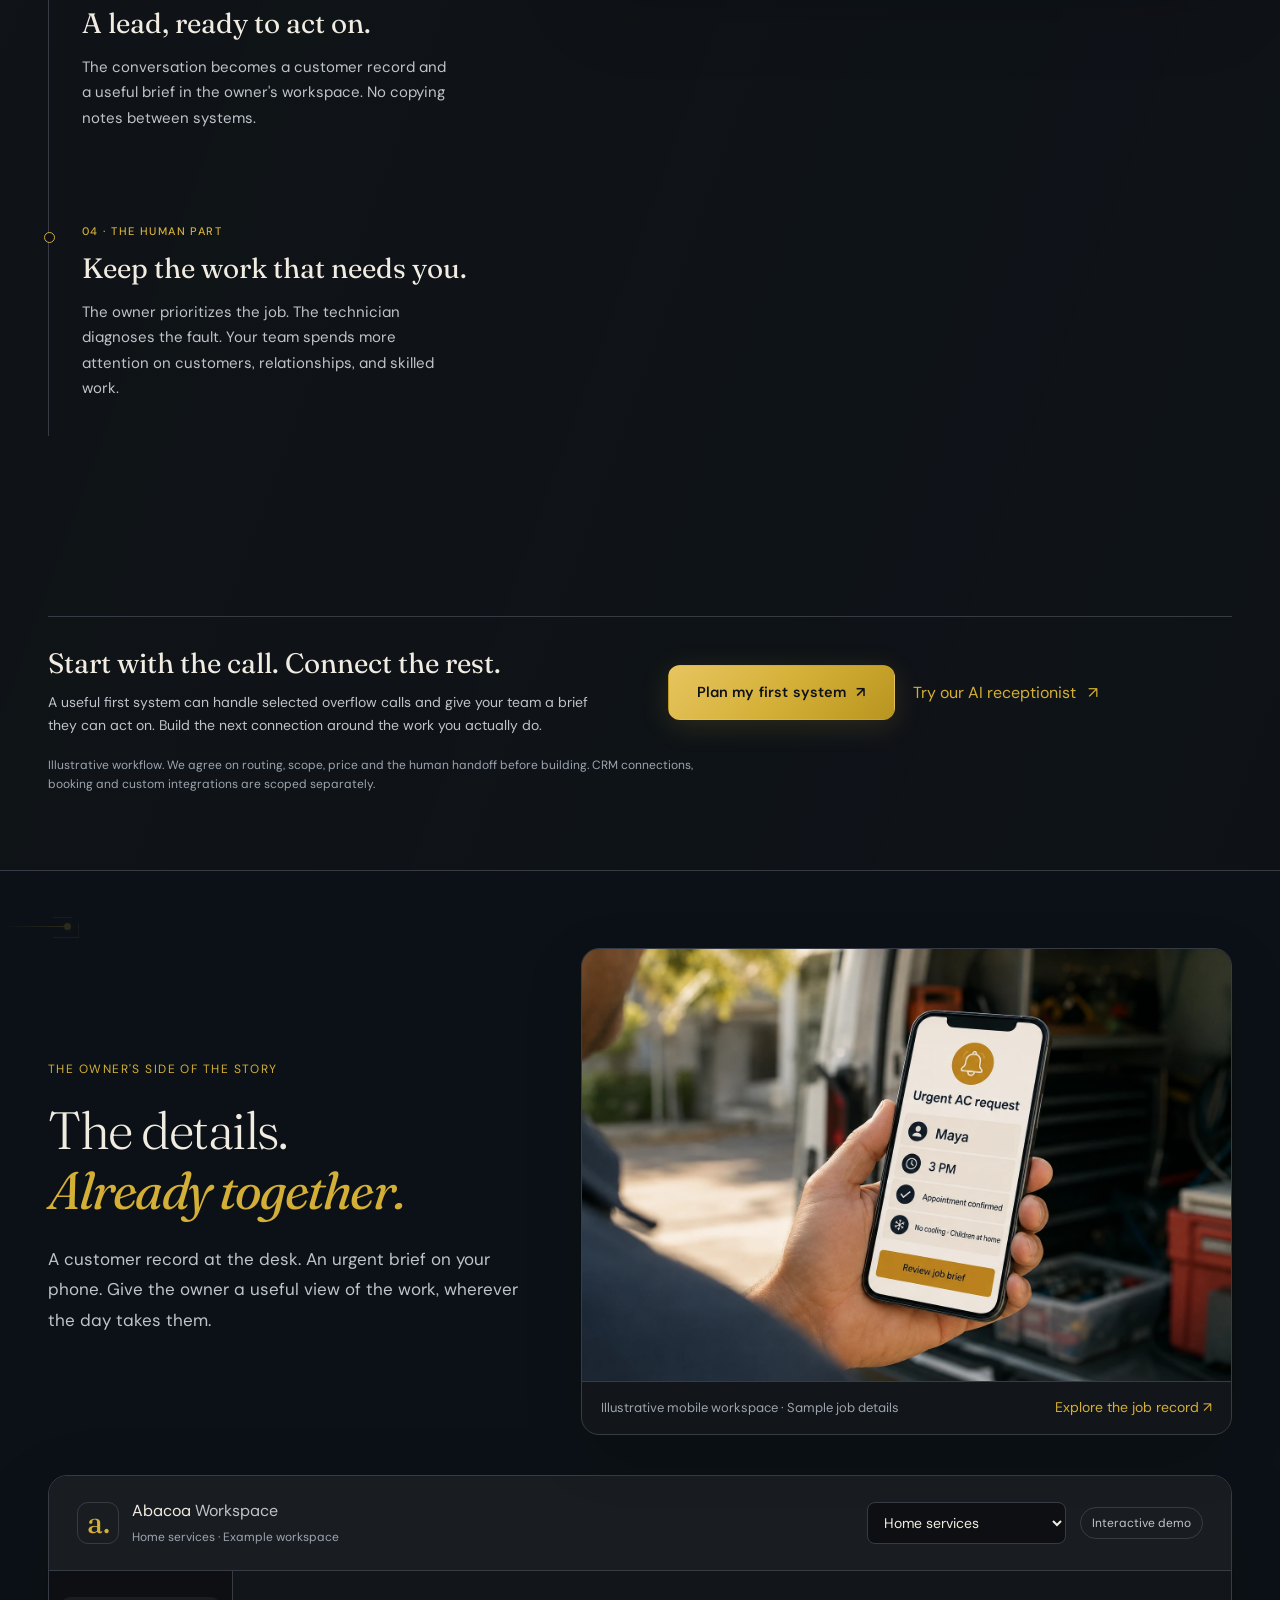
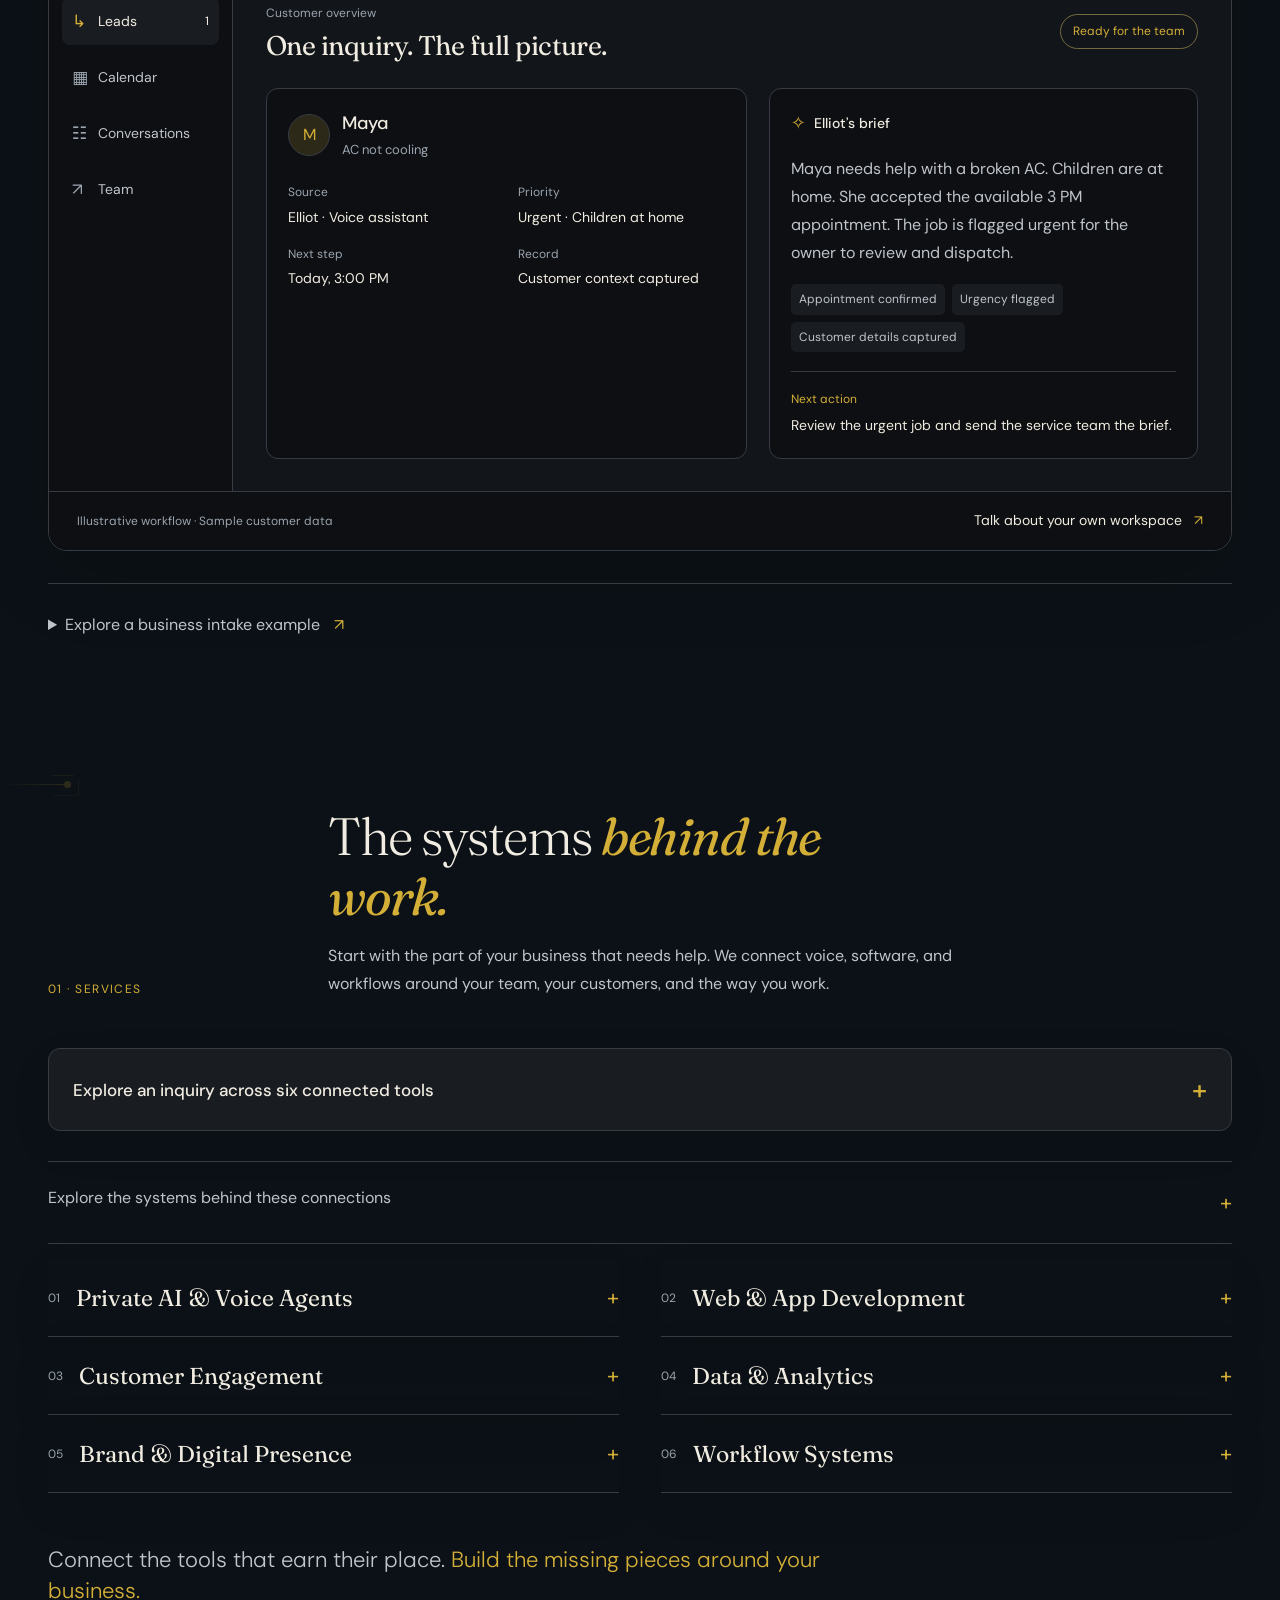
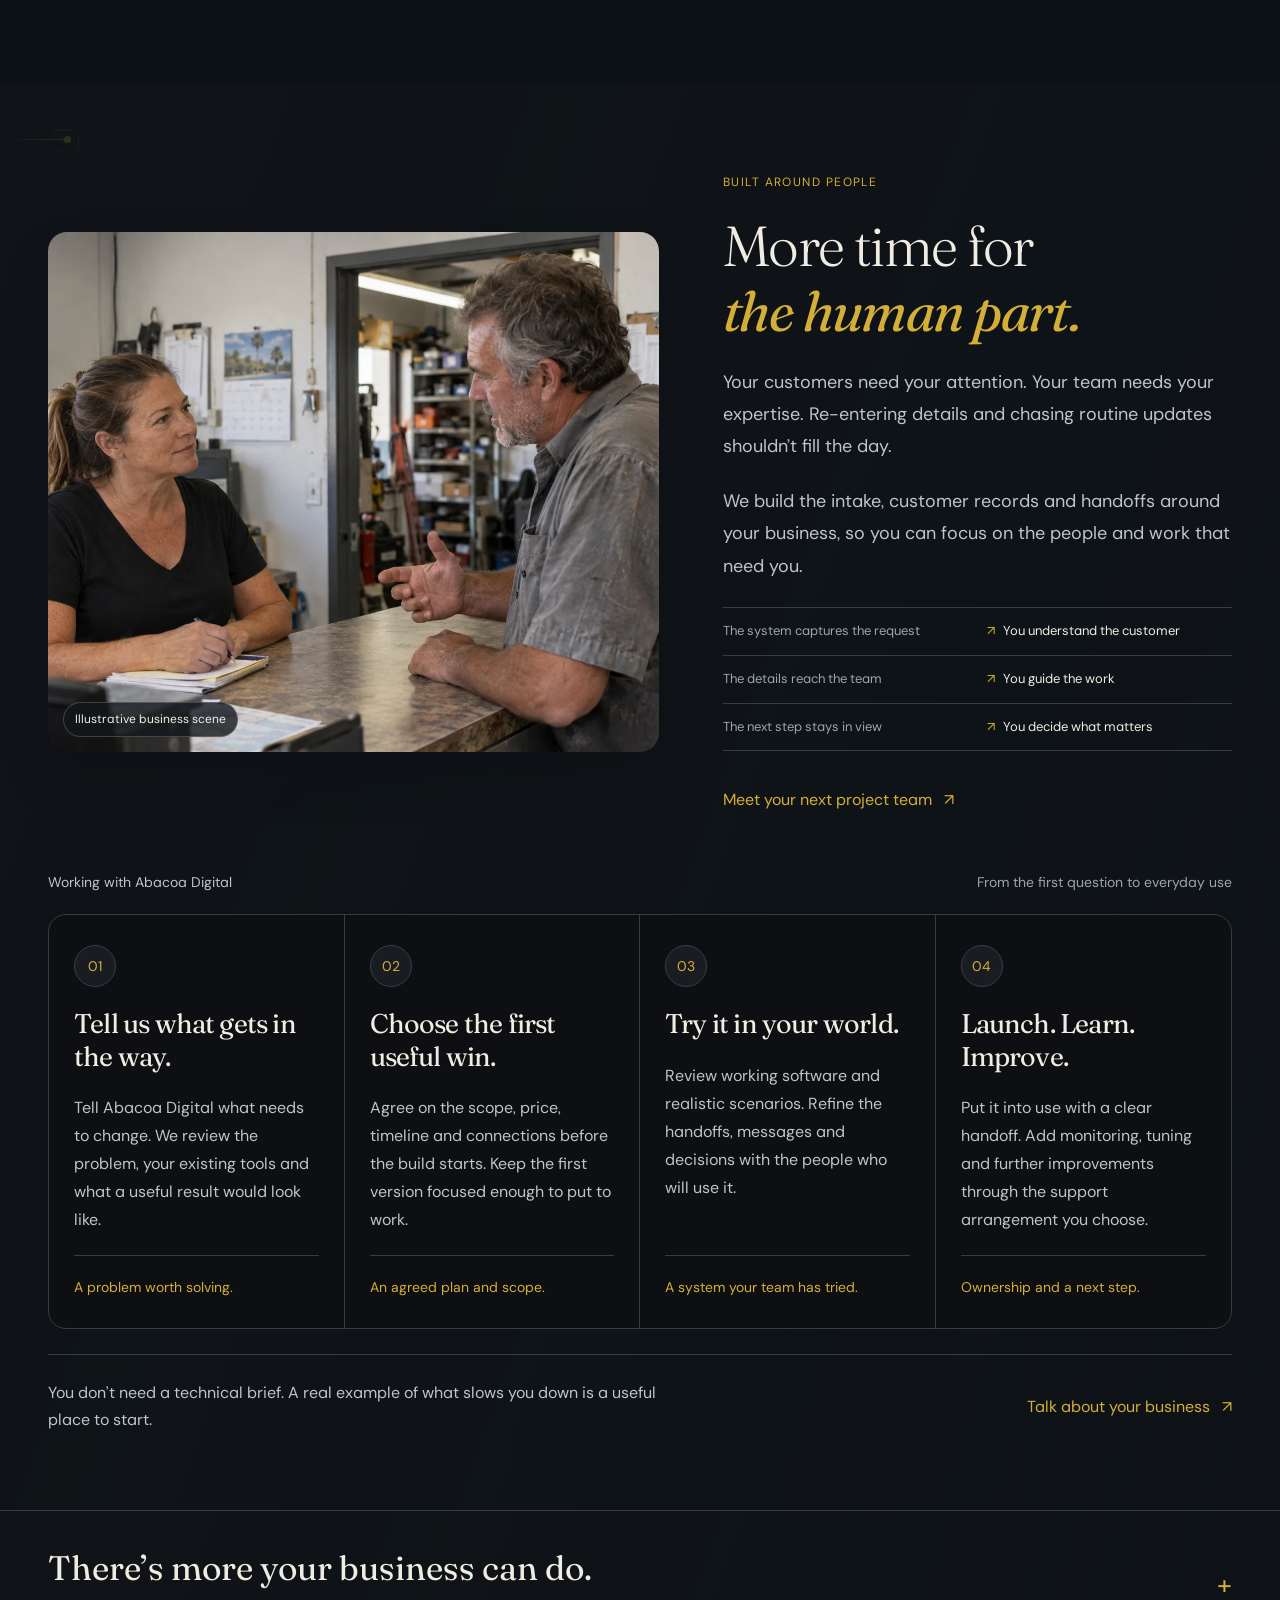
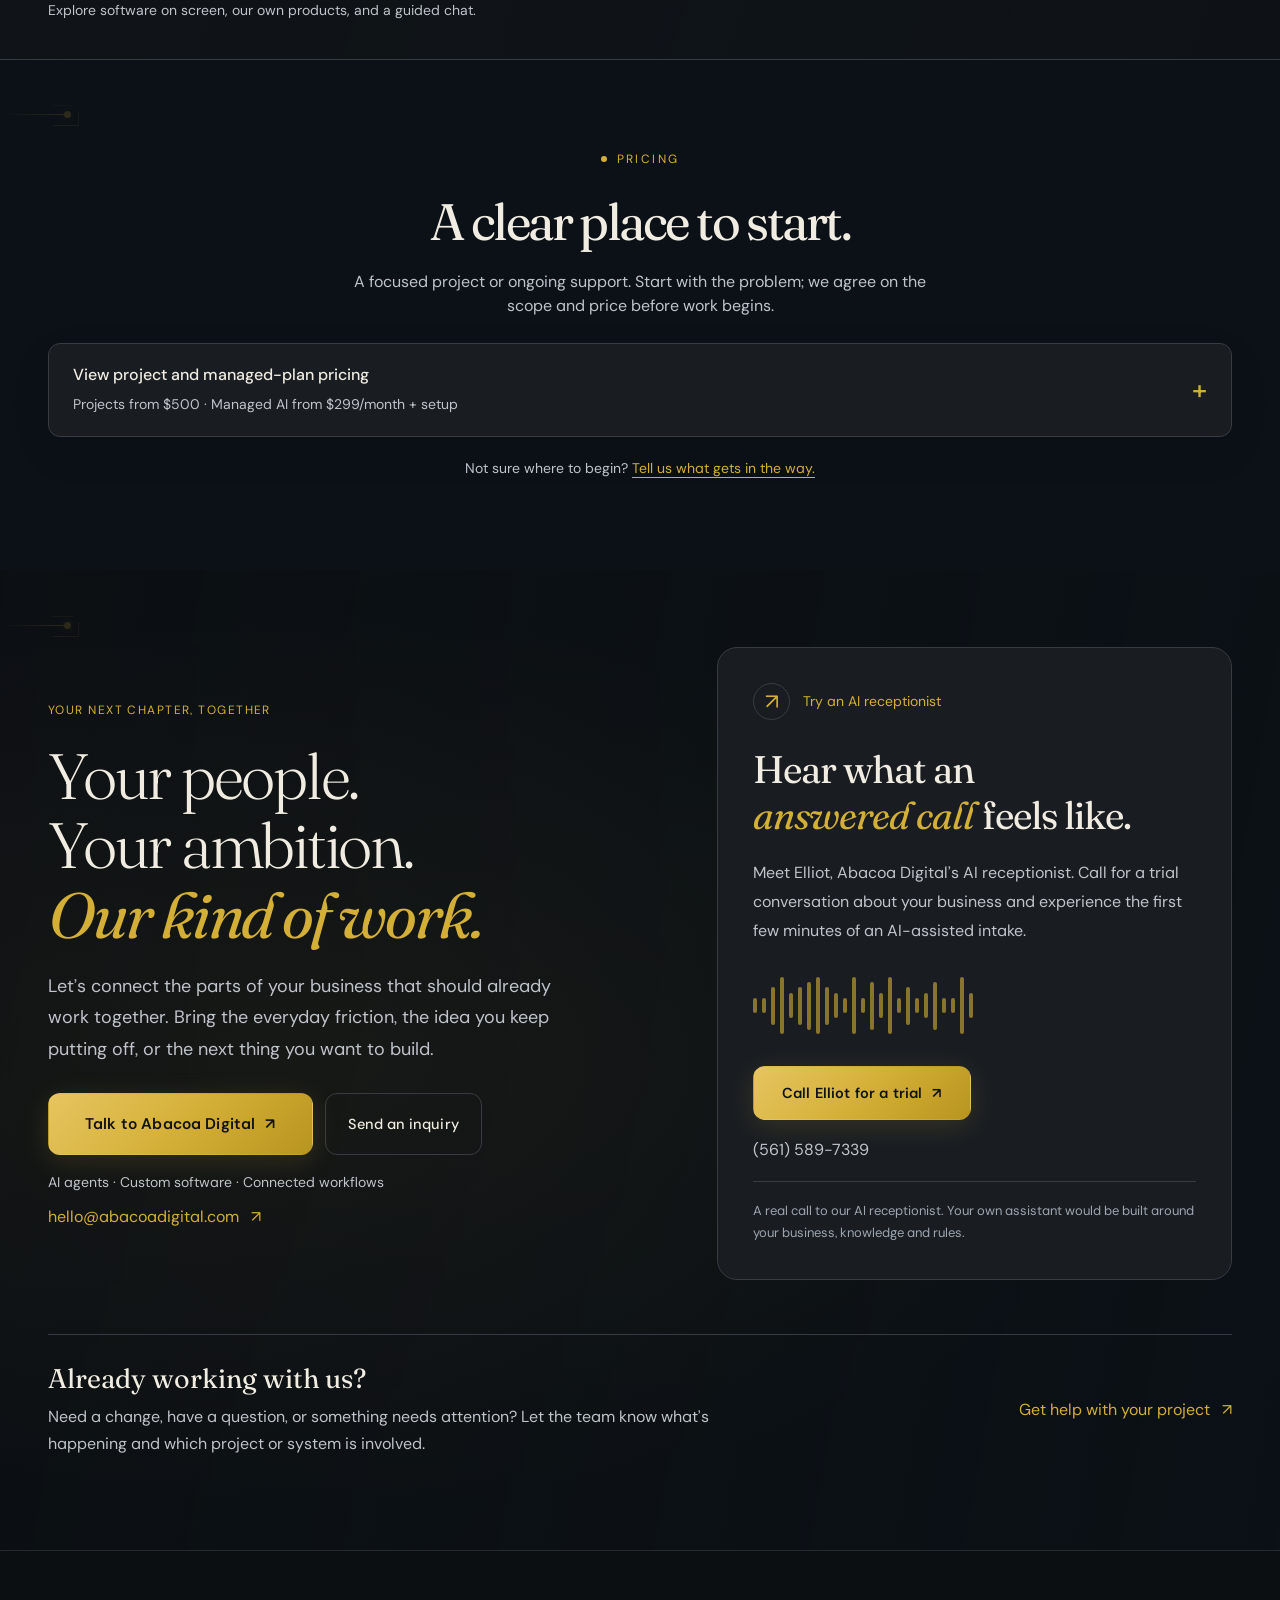
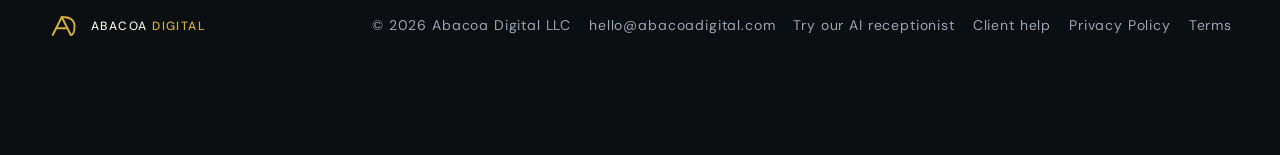
==== commit 358f3abe: "Connect candid business scenes to useful product actions" ====
--- a/index.html
+++ b/index.html
@@ -640,13 +640,13 @@
 </script>
 <!-- End Meta Pixel Code -->
 <link href="obsidian.css" rel="stylesheet" />
-<link href="assets/business-stories.css" rel="stylesheet" />
+<link href="assets/business-stories.css?v=documentary-20261014" rel="stylesheet" />
 <link href="assets/owner-paths.css" rel="stylesheet" />
-<link href="assets/studio-experience.css" rel="stylesheet" />
+<link href="assets/studio-experience.css?v=documentary-20261014" rel="stylesheet" />
 <link href="assets/software-scenes.css" rel="stylesheet" />
 <link href="assets/launch-focus.css" rel="stylesheet" />
 <link href="assets/connected-background.css?v=automation-story-2" rel="stylesheet" />
-<link href="assets/automation-story.css?v=automation-story-2" rel="stylesheet" />
+<link href="assets/automation-story.css?v=documentary-20261014" rel="stylesheet" />
 <meta name="robots" content="index,follow" />
 <link rel="canonical" href="https://abacoadigital.com/" />
 </head>
@@ -776,7 +776,7 @@
 
           </details>
         </div>
-        <figure id="storyPhotoMedia" class="story-photo" hidden><img id="storyPhoto" src="assets/scenario-appointments.webp" alt="A stylist helping a customer in an independent salon." width="1536" height="1024" loading="lazy" /><figcaption><span id="storyPhotoCaption">A full salon. A clear schedule.</span><span>Illustrative business scene</span></figcaption></figure>
+        <figure id="storyPhotoMedia" class="story-photo" hidden><img id="storyPhoto" src="assets/scenario-appointments-documentary.webp" alt="A stylist listening to a seated customer during a consultation in a neighborhood salon." width="1672" height="941" loading="lazy" /><figcaption><span id="storyPhotoCaption">Stay with the customer. Keep the next inquiry moving.</span><span>Illustrative business scene</span></figcaption><div class="story-product"><div><span class="story-product-label">The system handles the details</span><strong id="storyProductTitle">Nina · Haircut &amp; finish</strong><p id="storyProductStatus">Tomorrow · 2:30 PM · Reminder scheduled</p><a id="storyOpenRecord" href="#owner-dashboard">Explore this record <span aria-hidden="true">↗</span></a></div><div class="story-human-focus"><span class="story-product-label">You stay focused on</span><strong id="storyPeopleFocus">The person in your chair.</strong></div></div></figure>
       </div>
     </div>
     <div class="story-workflow">
@@ -810,7 +810,7 @@
           <div class="machine-panel machine-call" data-automation-panel="0"><span class="machine-eyebrow">Incoming customer call</span><div class="machine-avatar" aria-hidden="true">M</div><h3>Maya needs AC help.</h3><p>Home services · Jupiter, Florida</p><div class="machine-request"><p>“Our AC is broken. Can someone help today?”</p></div><span class="machine-route"><i aria-hidden="true"></i>Routing to the AI receptionist</span></div>
           <div class="machine-panel" data-automation-panel="1" hidden><span class="machine-eyebrow">AI receptionist · Call answered</span><div class="machine-agent-head"><h3>Elliot picks up.</h3><span class="machine-wave" aria-hidden="true"><i></i><i></i><i></i><i></i><i></i><i></i><i></i></span></div><div class="machine-bubble"><strong>Elliot · AI receptionist</strong><p>“I can help with that. Where is the property, and what's the best number to reach you?”</p></div><div class="machine-bubble customer"><strong>Maya</strong><p>“We're in Jupiter. It's getting really hot, and my kids are home.”</p></div><div class="machine-captured"><span>✓ Service needed</span><span>✓ Callback details</span><span>✓ Urgency captured</span></div></div>
           <div class="machine-panel" data-automation-panel="2" hidden><span class="machine-eyebrow">Connected to the owner's dashboard</span><div class="machine-crm"><div class="machine-crm-head"><h3>Customer workspace</h3><span>+1 new lead</span></div><div class="machine-lead-row"><span aria-hidden="true">M</span><div><strong>Maya · AC not cooling</strong><small>Jupiter · Captured by the AI receptionist</small></div><b>Urgent</b></div><div class="machine-brief"><strong>AI handoff brief</strong><p>AC is not cooling. Children are at home. Needs help today. Customer and callback details are together for the team.</p><span>Next step: owner reviews and assigns the job.</span></div></div><div class="machine-captured"><span>✓ Customer record</span><span>✓ Call context</span><span>✓ Clear next action</span></div></div>
-          <div class="machine-panel" data-automation-panel="3" hidden><figure class="machine-people"><img src="assets/business-working-day.webp" width="1672" height="941" loading="lazy" alt="A business owner and technician discussing the work together." /><figcaption>Illustrative scene · People take it forward</figcaption></figure><h3 class="machine-human-title">Less admin. More human.</h3><p>The details are ready. Your team brings the expertise.</p><div class="machine-human-work"><span>Customer care</span><span>Technical judgment</span><span>Team leadership</span></div></div>
+          <div class="machine-panel" data-automation-panel="3" hidden><figure class="machine-people"><img src="assets/business-working-day-documentary.webp" width="1672" height="941" loading="lazy" alt="A business owner and technician discussing the work together." /><figcaption>Illustrative scene · People take it forward</figcaption></figure><h3 class="machine-human-title">Less admin. More human.</h3><p>The details are ready. Your team brings the expertise.</p><div class="machine-human-work"><span>Customer care</span><span>Technical judgment</span><span>Team leadership</span></div></div>
         </div>
         <div class="machine-controls"><button type="button" id="automationPrevious" aria-label="Previous automation step" disabled>← Back</button><span id="automationCount">1 / 4 · Incoming call</span><button type="button" id="automationNext" aria-label="Next automation step">Next →</button></div>
         <span class="sr-only" id="automationStatus" role="status" aria-live="polite"></span>
@@ -937,7 +937,7 @@
 
 <section id="process" class="process">
   <div class="container">
-    <div class="people-intro"><figure><img src="assets/business-working-day.webp" width="1672" height="941" loading="lazy" alt="A business owner and a service technician discussing the day’s work while an office coordinator works nearby." /><figcaption>Illustrative business scene</figcaption></figure><div><span class="section-num">Built around people</span><h2 class="section-title">More time for<br><em>the human part.</em></h2><p>The customer who needs an answer. The team member who needs the details. The owner who needs to see what’s next.</p><p>Abacoa Digital connects the systems around those moments, so the people doing the work can stay in it.</p><a class="text-action" href="#contact" data-agent-topic="general">Meet your next project team <span aria-hidden="true">↗</span></a></div></div>
+    <div class="people-intro"><figure><img src="assets/business-working-day-documentary.webp" width="1672" height="941" loading="lazy" alt="A business owner listening to a service technician at the counter of a modest dispatch office." /><figcaption>Illustrative business scene</figcaption></figure><div><span class="section-num">Built around people</span><h2 class="section-title">More time for<br><em>the human part.</em></h2><p>Your customers need your attention. Your team needs your expertise. Re-entering details and chasing routine updates shouldn’t fill the day.</p><p>We build the intake, customer records and handoffs around your business, so you can focus on the people and work that need you.</p><dl class="people-value"><div><dt>The system captures the request</dt><dd>You understand the customer</dd></div><div><dt>The details reach the team</dt><dd>You guide the work</dd></div><div><dt>The next step stays in view</dt><dd>You decide what matters</dd></div></dl><a class="text-action" href="#contact" data-agent-topic="general">Meet your next project team <span aria-hidden="true">↗</span></a></div></div>
     <div class="process-caption"><span>Working with Abacoa Digital</span><span>From the first question to everyday use</span></div>
     <div class="process-list">
       <div class="process-step reveal"><div class="process-num">01</div><h3 class="process-title">Tell us what gets in the way.</h3><p class="process-desc">Tell Abacoa Digital what needs to change. We review the problem, your existing tools and what a useful result would look like.</p><div class="process-deliverable">A problem worth solving.</div></div>
@@ -1256,7 +1256,7 @@
 <script src="obsidian.js" defer></script>
 <script src="workflow-engine.js" defer></script>
 <script src="workflow-demo.js" defer></script>
-<script src="assets/business-stories.js" defer></script>
+<script src="assets/business-stories.js?v=documentary-20261014" defer></script>
 <script src="assets/owner-paths.js" defer></script>
 <script src="assets/studio-experience.js" defer></script>
 <script src="assets/launch-focus.js" defer></script>
--- a/assets/business-stories.css
+++ b/assets/business-stories.css
@@ -13,3 +13,4 @@
 .owner-toolbar-actions{display:flex;align-items:center;gap:14px}.owner-toolbar-actions select{min-height:42px;max-width:200px;padding:10px 30px 10px 12px;border:1px solid var(--border);border-radius:8px;background:var(--bg);color:var(--text);font:14px var(--sans);cursor:pointer}.owner-toolbar-actions select:focus-visible{outline:2px solid var(--gold);outline-offset:4px}.motion-paused .story-tabs button::after,.motion-paused .story-steps button,.motion-paused .system-nodes button>span{transition:none}
 @media(max-width:650px){.owner-toolbar{flex-wrap:wrap;gap:16px}.owner-toolbar-actions{width:100%;justify-content:space-between}.owner-toolbar-actions select{max-width:210px}}
 @media(prefers-reduced-motion:reduce){.story-tabs button::after,.story-steps button,.system-nodes button>span{transition:none}}
+.story-product{display:grid;grid-template-columns:1.2fr 1fr;gap:24px;padding:23px;border-top:1px solid var(--border);background:var(--bg)}.story-product-label{display:block;font-size:11px;letter-spacing:.06em;text-transform:uppercase;color:var(--text-mute);margin-bottom:10px;line-height:1.5}.story-product strong{display:block;font-size:15px;line-height:1.5;font-weight:500}.story-product p{font-size:12px;color:var(--text-dim);line-height:1.6;margin-top:7px}.story-product a{display:inline-flex;align-items:center;gap:17px;min-height:44px;margin-top:8px;font-size:13px;color:var(--gold)}.story-human-focus{border-left:1px solid var(--border);padding-left:24px}.story-human-focus strong{font:400 clamp(21px,2vw,29px)/1.25 var(--serif)}.story-product a:focus-visible{outline:2px solid var(--gold);outline-offset:4px}@media(max-width:560px){.story-product{grid-template-columns:1fr;padding:18px;gap:16px}.story-human-focus{padding-left:0;padding-top:17px;border-left:0;border-top:1px solid var(--border)}.story-human-focus strong{font-size:25px}}
--- a/assets/studio-experience.css
+++ b/assets/studio-experience.css
@@ -20,3 +20,4 @@
 @media(max-width:900px){.connected-desktop{grid-template-columns:1fr}.workspace-window{transform:none}.handoff-card{display:grid;grid-template-columns:1fr 1fr;gap:0 28px;padding:8px}.handoff-brand{grid-column:1/-1;margin-bottom:20px}.handoff-card>.small-eyebrow,.handoff-card>h4,.handoff-card>p{grid-column:1}.handoff-payload{grid-column:2;grid-row:2/5;margin-top:0;align-self:start}.handoff-trail{grid-column:1/-1}.workspace-window #workspaceContent{min-height:410px}.workbench-bottom{align-items:flex-start;flex-direction:column;gap:9px}.people-intro{grid-template-columns:1fr;gap:28px}.people-intro img{height:auto;aspect-ratio:1.8;object-fit:cover}.people-intro>div>p{max-width:700px}.assistant-showcase{grid-template-columns:1fr;gap:30px}.chat-preview{transform:none;max-width:630px}.testimonial-grid{grid-template-columns:1fr}.quote-placeholder{display:grid;grid-template-columns:60px 1fr;gap:10px 15px;padding:28px}.quote-mark{grid-row:1/3}.quote-placeholder h3{margin:0}.quote-placeholder>p{margin:0 0 18px;grid-column:2}.quote-placeholder>div{grid-column:2}.studio-contact .agent-contact-grid{grid-template-columns:1fr;gap:35px}.receptionist-trial{max-width:620px}.testimonial-heading{align-items:flex-start;flex-direction:column;gap:23px}.testimonial-heading>p{max-width:560px}}
 @media(max-width:560px){.app-switcher{display:grid;grid-template-columns:repeat(3,minmax(0,1fr));gap:8px}.app-switcher button{flex-direction:column;gap:6px;padding:11px 5px;font-size:14px}.app-switcher button>span{font-size:22px}.connected-desktop{padding:11px;border-radius:16px;gap:20px}.workspace-titlebar{padding:13px;font-size:13px;gap:10px}.workspace-example{display:none}.inbox-demo{grid-template-columns:1fr;min-height:420px}.inbox-folders{display:none}.inbox-search{padding:14px 18px}.inbox-message{padding:22px 18px}.inbox-message h4{font-size:19px}.handoff-card{display:block;padding:7px 10px}.handoff-card>p{font-size:15px}.handoff-payload{margin:20px 0}.handoff-brand{margin-bottom:22px}.sheet-heading{padding:0 15px 19px;font-size:15px}.sheet-heading small{display:none}.crm-demo{padding:22px 18px}.crm-profile{flex-wrap:wrap}.crm-profile .workspace-pill{margin:0}.crm-properties{gap:16px}.notes-demo{padding:25px 20px}.notes-demo h4{font-size:28px}.board-demo{padding:20px 14px}.board-lanes{grid-template-columns:1fr}.board-lane{min-height:0;padding:13px}.board-task strong{margin:8px 0}.board-top{align-items:flex-start;gap:10px;flex-direction:column}.report-stats{gap:7px}.report-stats>div{padding:12px 8px}.report-stats span{font-size:12px}.reports-demo{padding:22px 16px}.report-bar{grid-template-columns:85px 1fr 14px}.report-bars{padding:15px}.people-intro img{aspect-ratio:1.3;object-position:53% center}.people-intro figure{border-radius:13px}.people-intro .section-title{font-size:43px}.process-caption{flex-direction:column;gap:7px}.assistant-copy .section-title{font-size:41px}.chat-preview{padding:21px 18px;border-radius:17px}.chat-preview-head small{font-size:12px}.chat-bubble{font-size:15px;padding:14px 16px}.quote-placeholder{grid-template-columns:1fr;gap:0}.quote-mark{grid-row:auto;height:44px;font-size:67px}.quote-placeholder>p,.quote-placeholder>div{grid-column:1}.quote-placeholder h3{margin:12px 0;font-size:26px}.quote-placeholder>p{margin-bottom:24px}.receptionist-trial{padding:27px 22px}.receptionist-trial h3{font-size:36px}.studio-chat-dock{right:15px;bottom:max(15px,env(safe-area-inset-bottom));padding:10px 14px 10px 10px}.studio-chat-dock small{font-size:11px}.studio-chat{inset:auto 12px 12px 12px;width:auto;max-height:calc(100dvh - 24px);border-radius:17px}.chat-messages{max-height:35dvh;padding:17px}.studio-chat-head{padding:17px}.studio-chat-head h2{font-size:17px}.studio-chat-head p{font-size:12px}.chat-bottom{padding:13px 17px}.chat-bottom a{font-size:12px}.agent-dialog .studio-avatar{width:36px;height:36px;font-size:13px}.agent-dialog-head .agent-identity strong{font-size:16px}.studio-contact h2{font-size:46px}}
 @media(prefers-reduced-motion:reduce){.app-switcher button,.studio-chat-dock{transition:none}.app-switcher button:hover,.studio-chat-dock:hover{transform:none}}.motion-paused .app-switcher button,.motion-paused .studio-chat-dock{transition:none}.motion-paused .app-switcher button:hover,.motion-paused .studio-chat-dock:hover{transform:none}
+.people-value{margin:25px 0 27px;border-top:1px solid var(--border)}.people-value>div{display:grid;grid-template-columns:1fr 1fr;gap:20px;padding:13px 0;border-bottom:1px solid var(--border);font-size:13px;line-height:1.6}.people-value dt{color:var(--text-mute)}.people-value dd{margin:0;color:var(--text)}.people-value dd::before{content:'↗';color:var(--gold);margin-right:8px}@media(max-width:560px){.people-value>div{gap:12px;font-size:12px}}
--- a/assets/automation-story.css
+++ b/assets/automation-story.css
@@ -61,7 +61,7 @@
 .machine-brief p { margin:8px 0 12px; }
 .machine-brief > span { display:block; border-top:1px solid var(--border); padding-top:10px; font-size:11px; color:var(--text-dim); }
 .machine-people { position:relative; margin:0; overflow:hidden; border-radius:11px; background:#10171b; }
-.machine-people img { display:block; width:100%; height:170px; object-fit:cover; }
+.machine-people img { display:block; width:100%; height:170px; object-fit:cover; object-position:center 30%; }
 .machine-people figcaption { position:absolute; inset:auto 0 0; padding:18px 14px 10px; background:linear-gradient(transparent,#091017e6); color:#fff2d3; font-size:10px; }
 .machine-human-title { margin:15px 0 7px!important; font-size:23px!important; }
 .machine-human-work { display:flex; flex-wrap:wrap; gap:6px 15px; color:var(--gold); font-size:11px; }
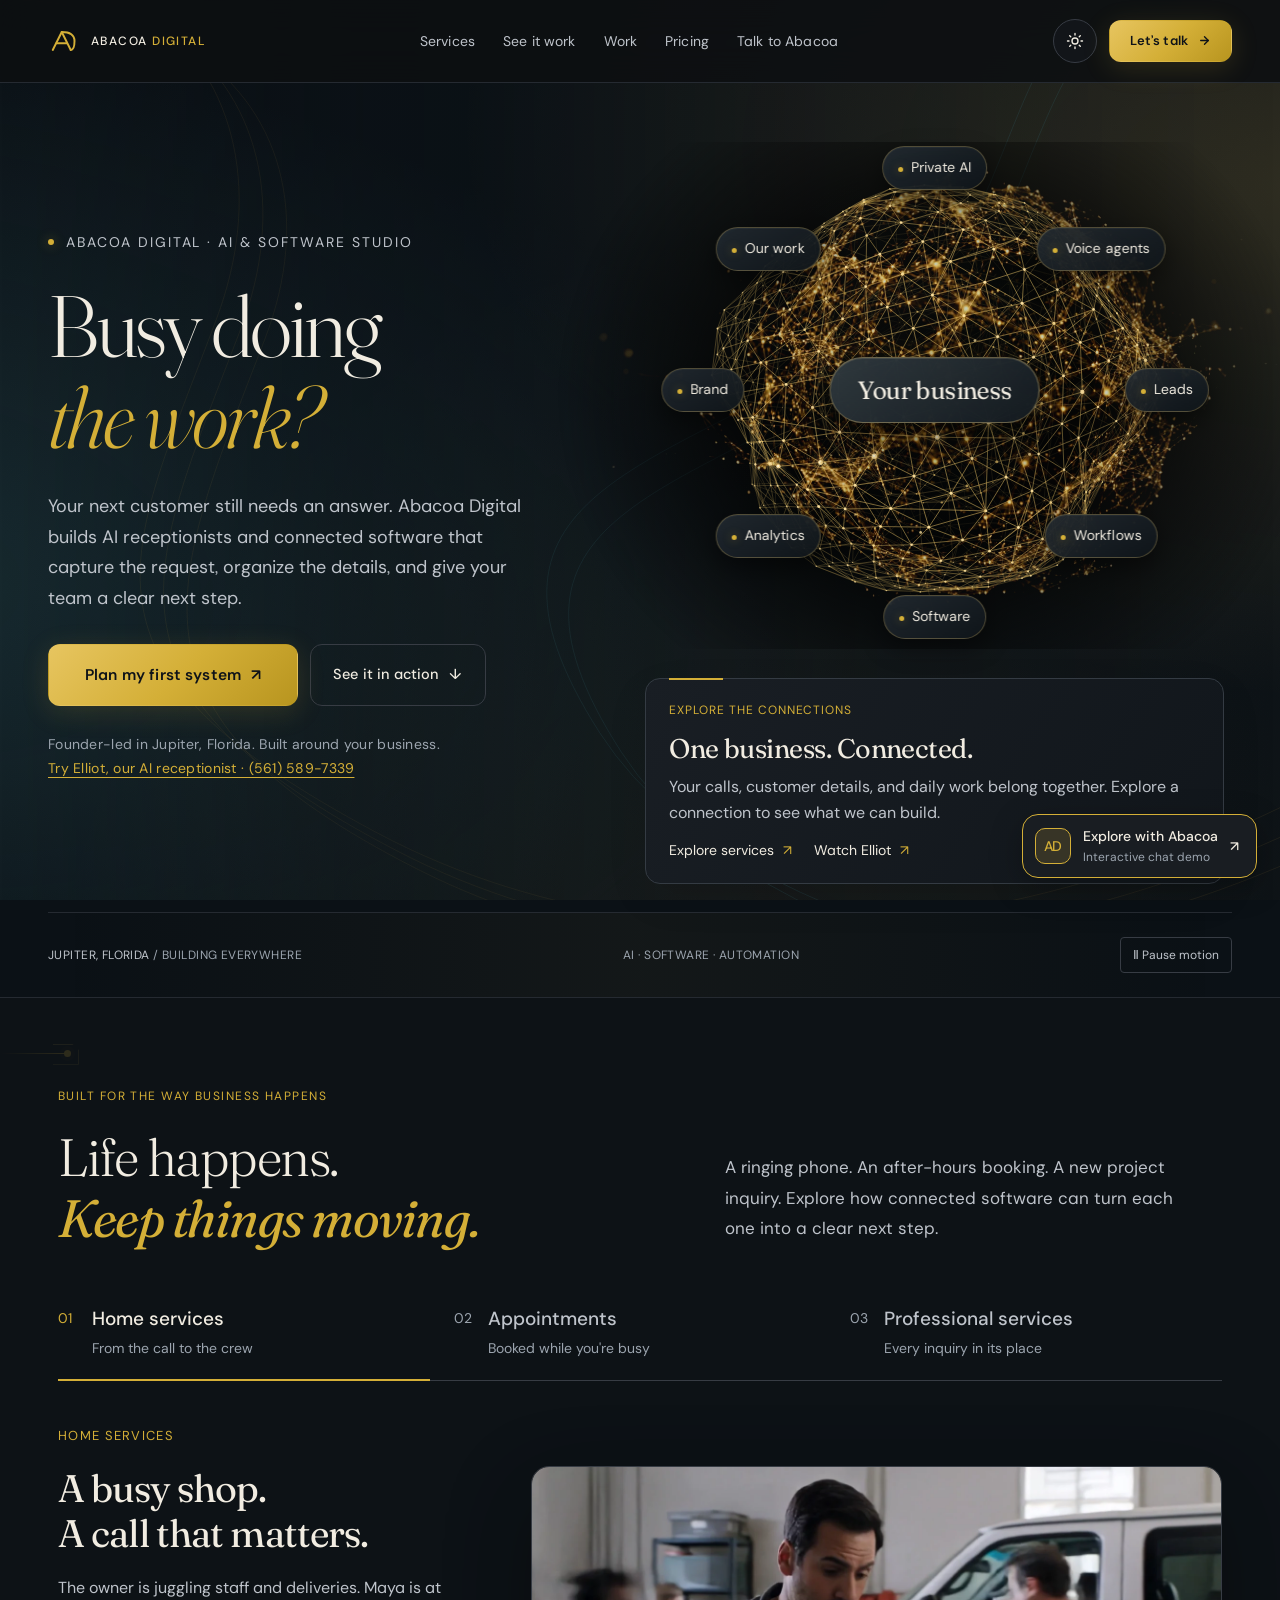
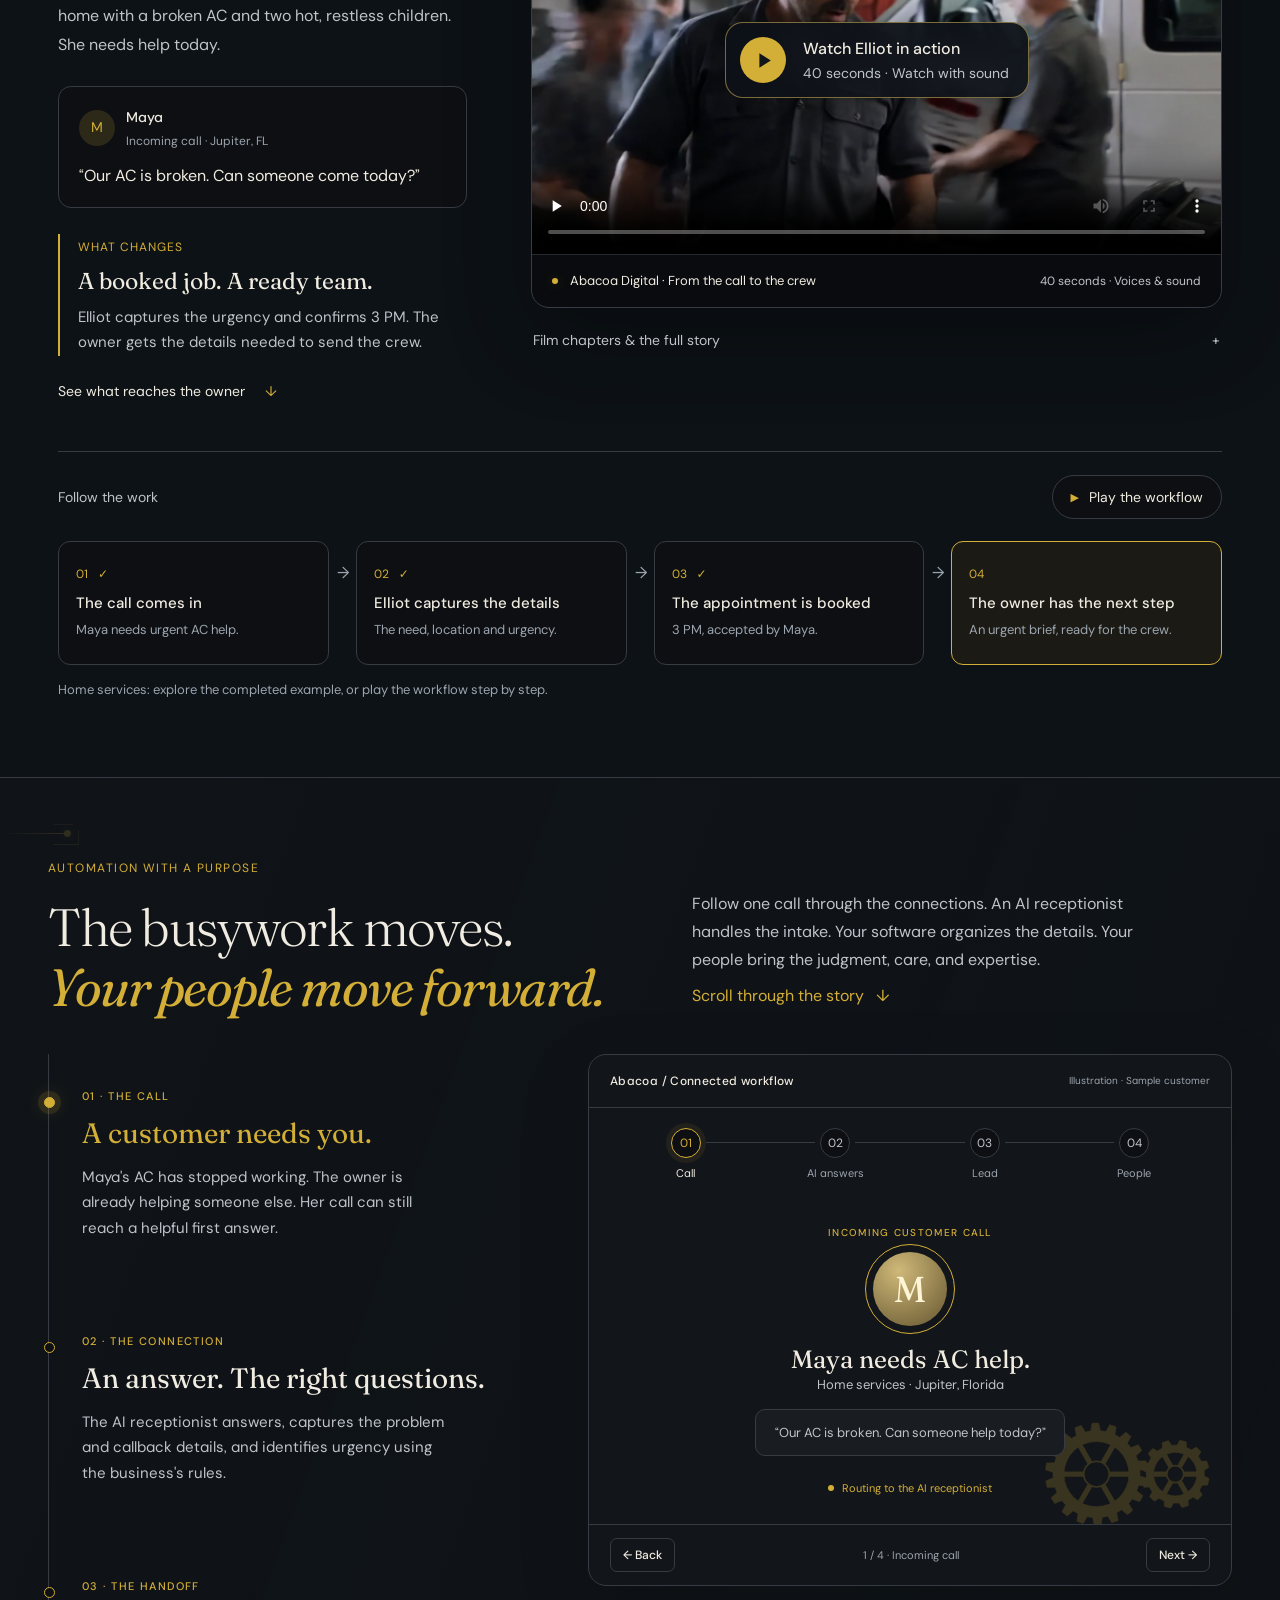
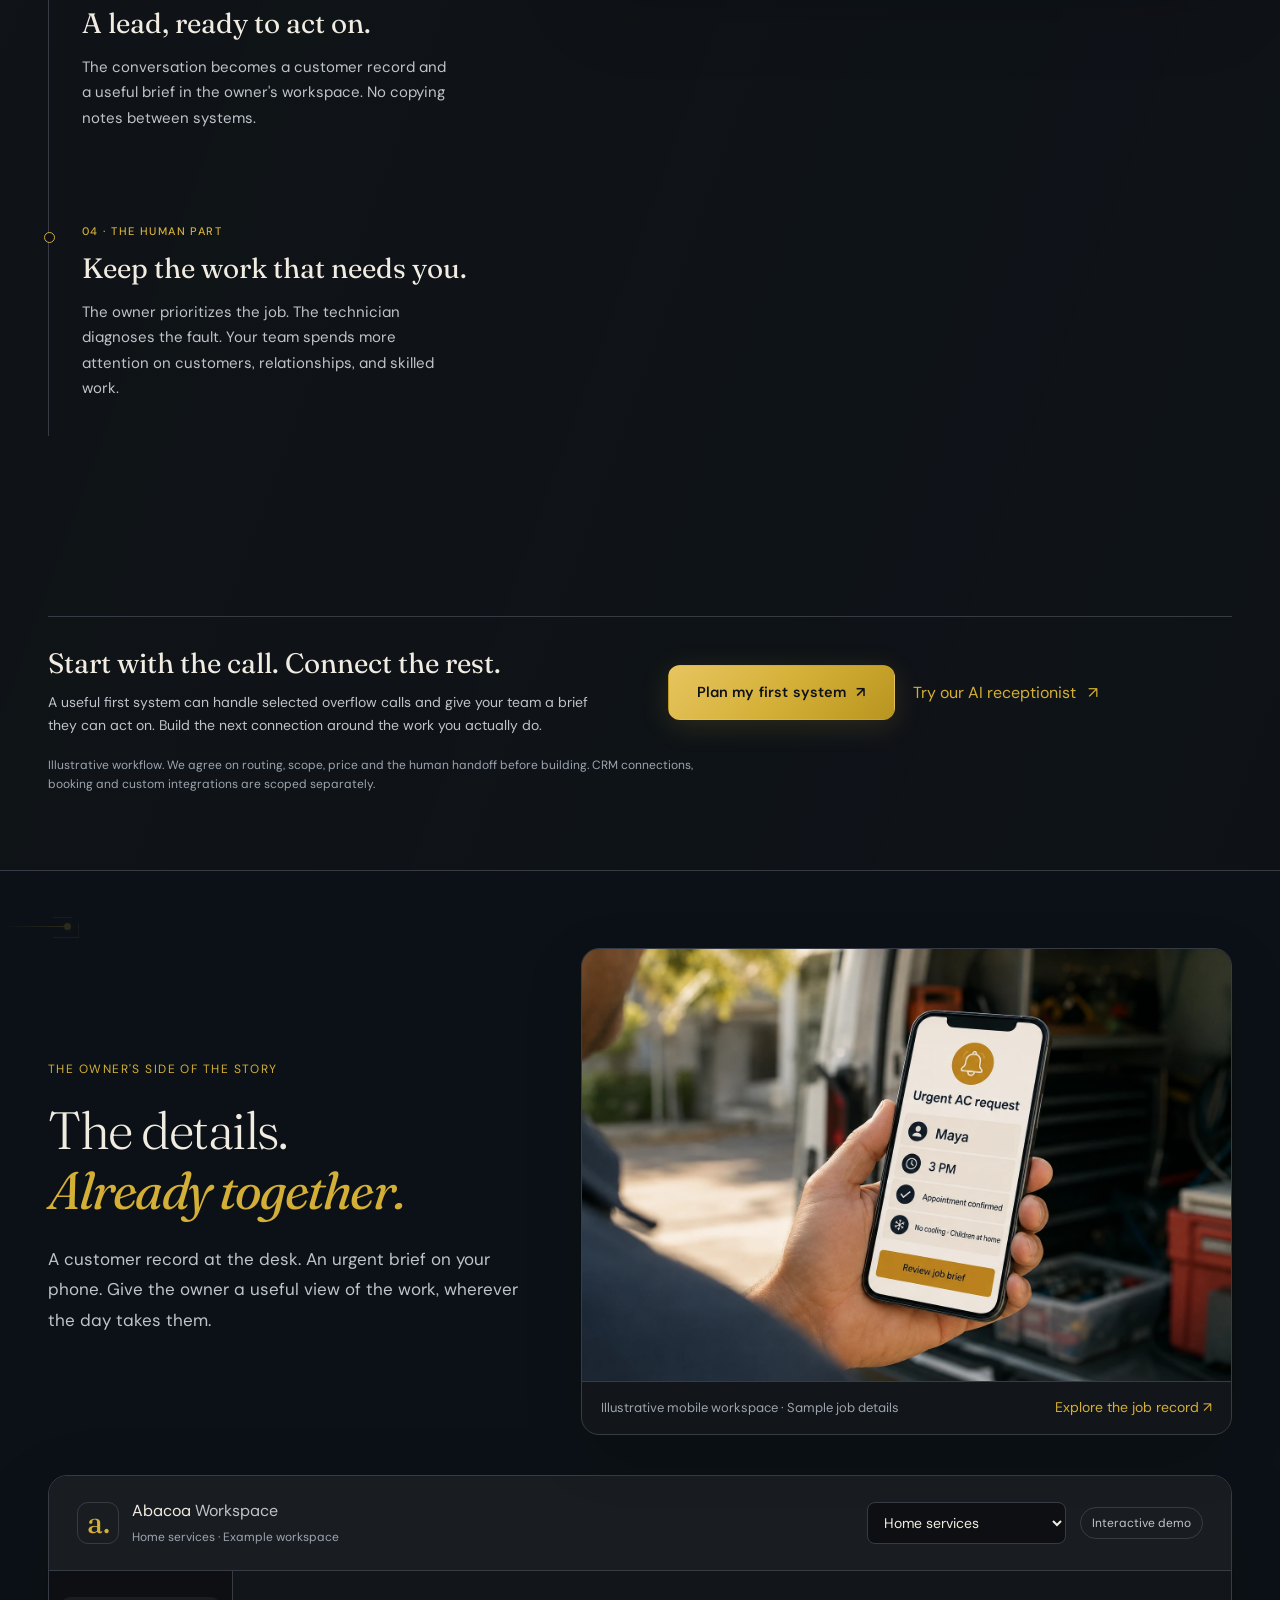
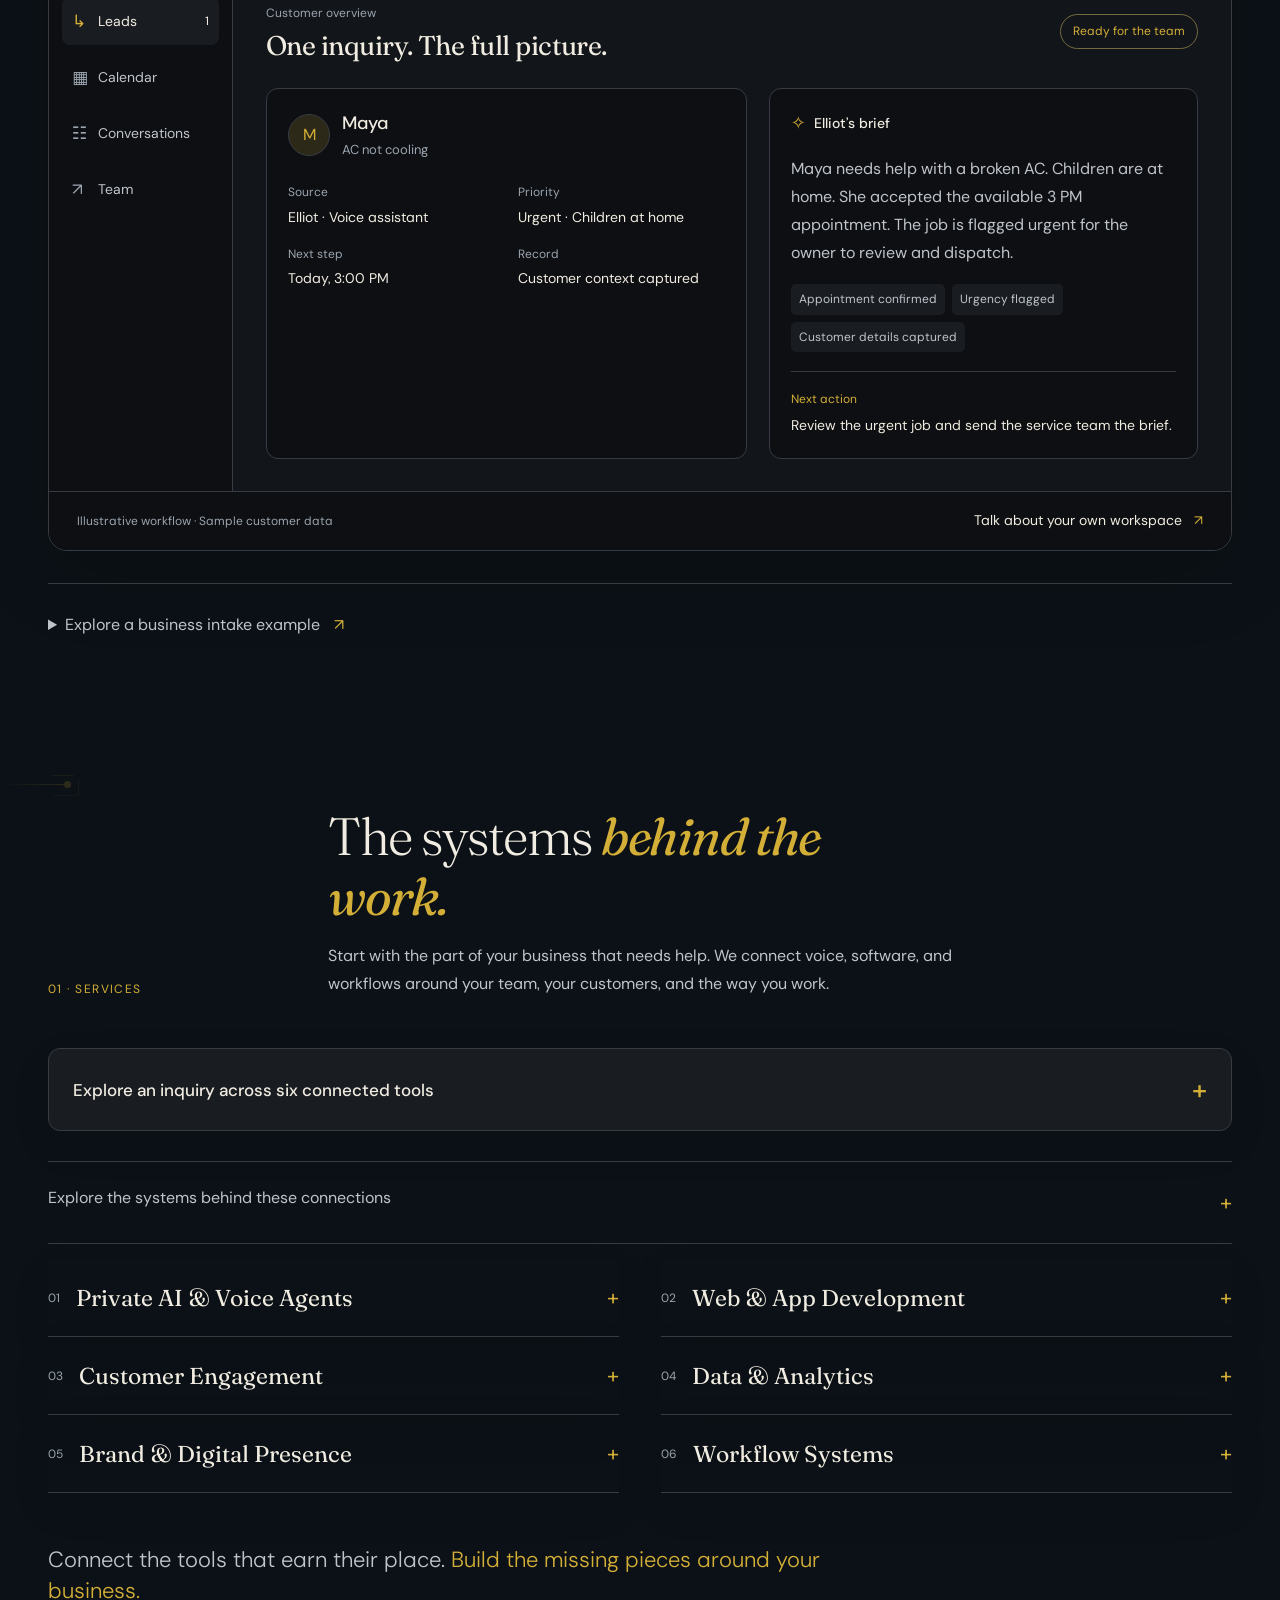
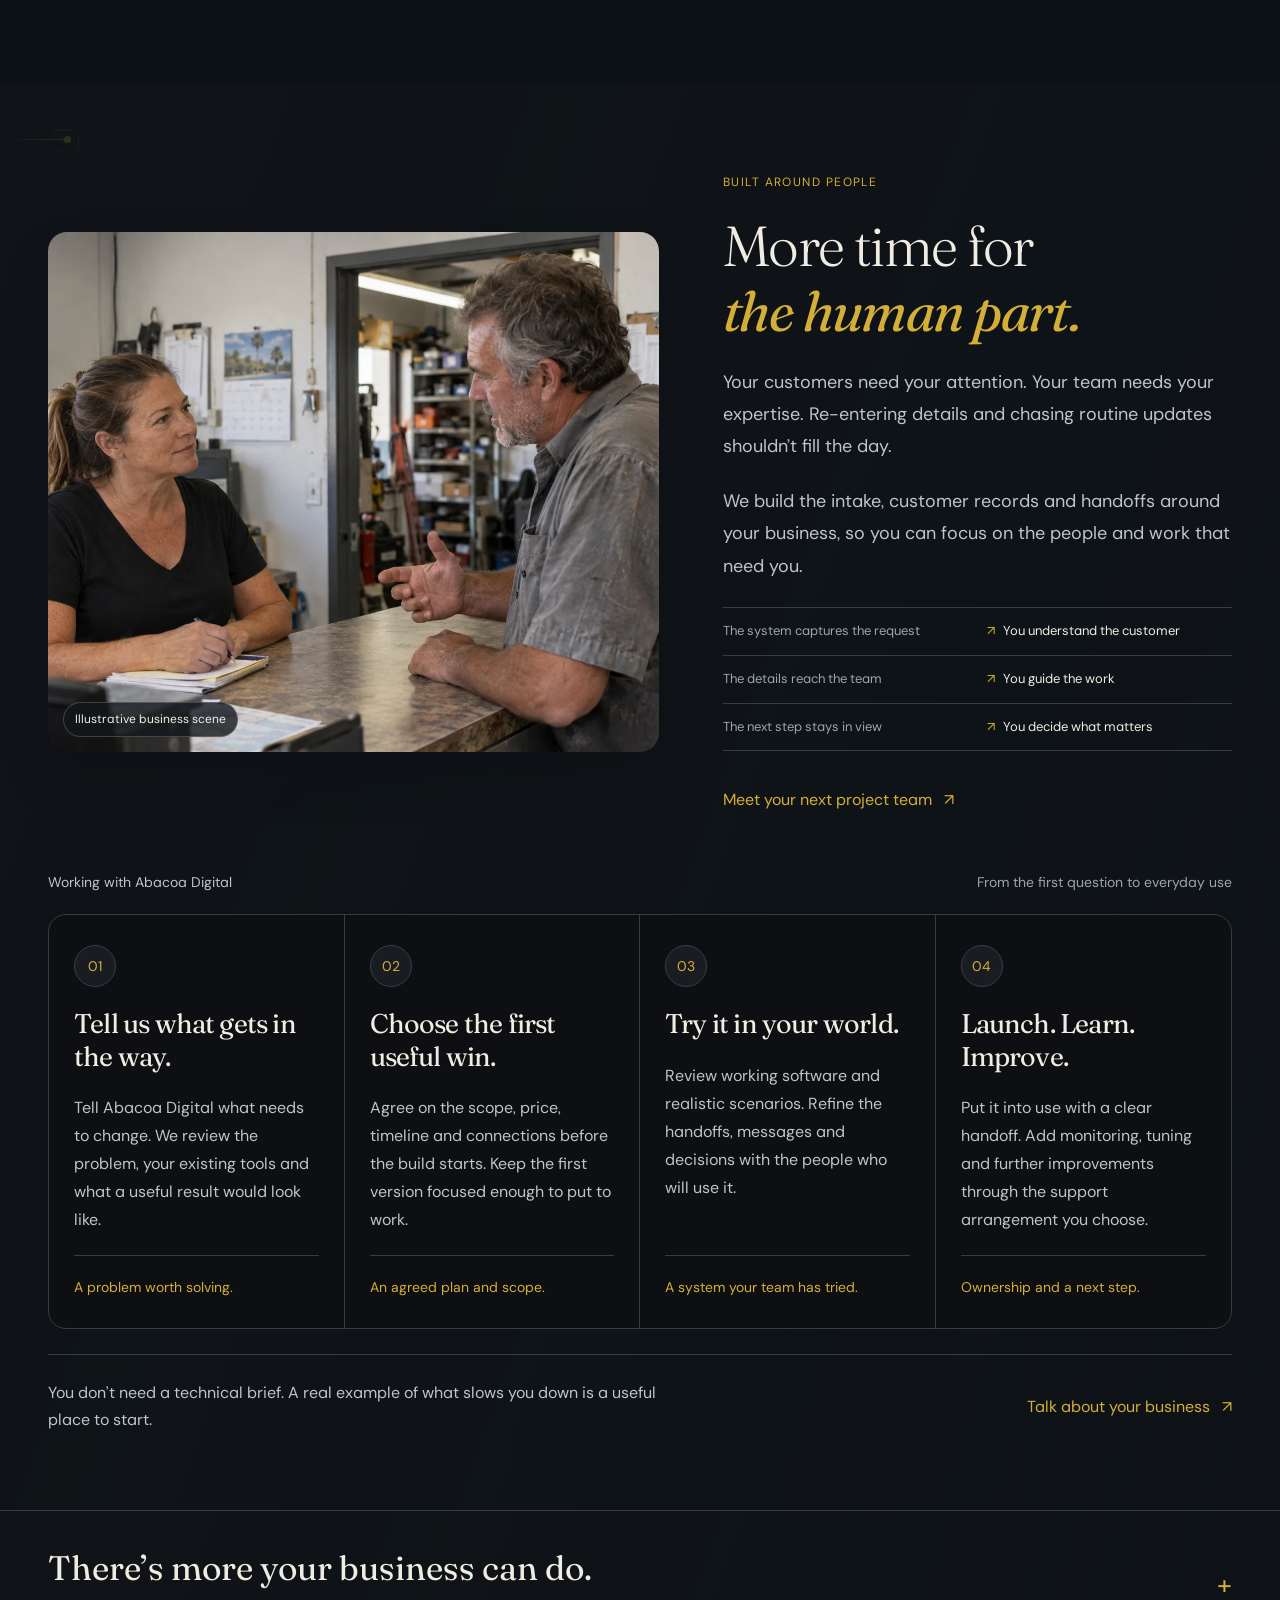
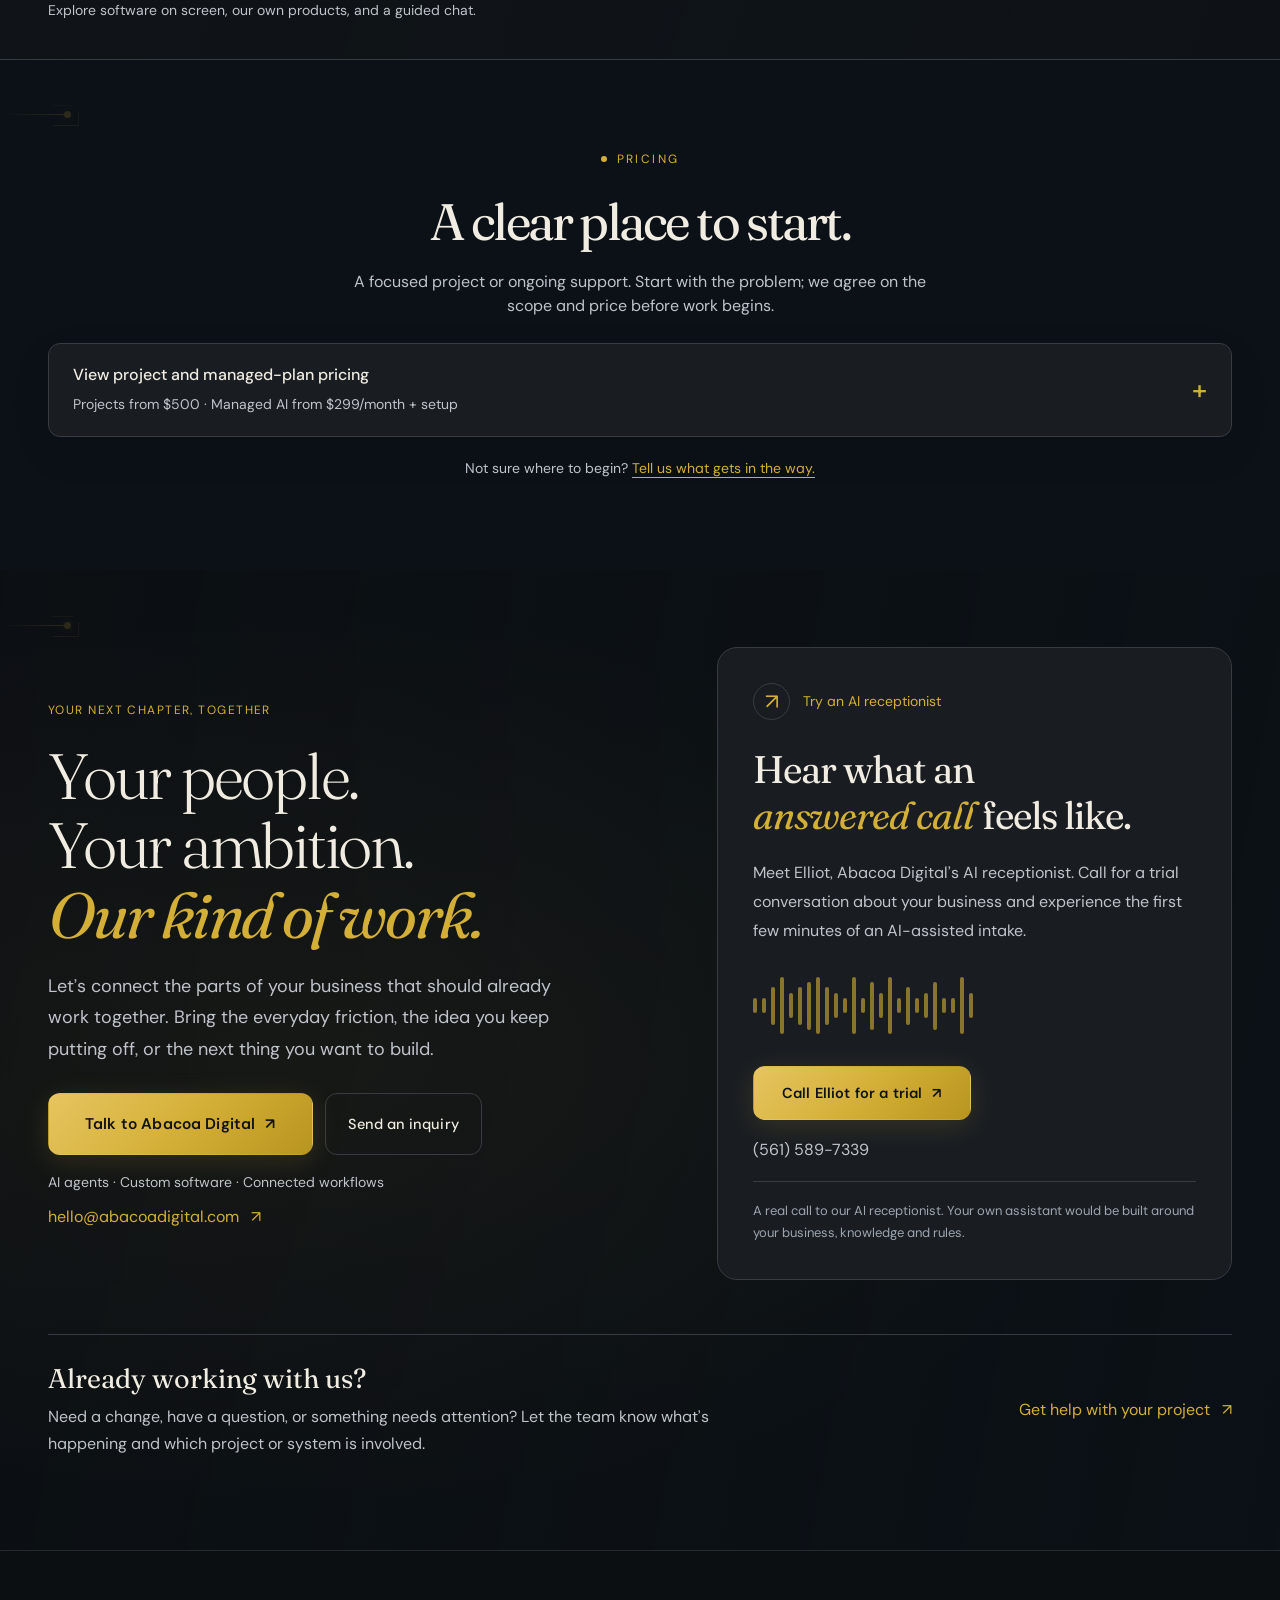
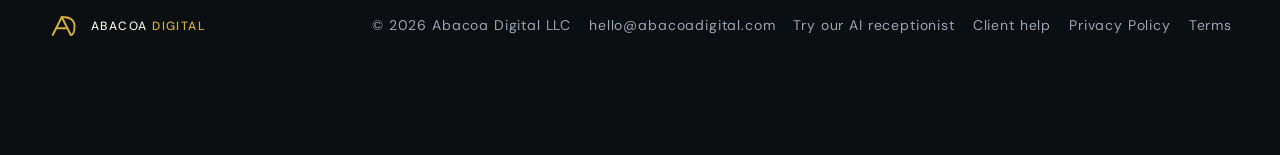
==== commit 26757035: "Bring scenario links directly to their product record" ====
--- a/index.html
+++ b/index.html
@@ -640,7 +640,7 @@
 </script>
 <!-- End Meta Pixel Code -->
 <link href="obsidian.css" rel="stylesheet" />
-<link href="assets/business-stories.css?v=documentary-20261014" rel="stylesheet" />
+<link href="assets/business-stories.css?v=documentary-20261014-2" rel="stylesheet" />
 <link href="assets/owner-paths.css" rel="stylesheet" />
 <link href="assets/studio-experience.css?v=documentary-20261014" rel="stylesheet" />
 <link href="assets/software-scenes.css" rel="stylesheet" />
@@ -776,7 +776,7 @@
 
           </details>
         </div>
-        <figure id="storyPhotoMedia" class="story-photo" hidden><img id="storyPhoto" src="assets/scenario-appointments-documentary.webp" alt="A stylist listening to a seated customer during a consultation in a neighborhood salon." width="1672" height="941" loading="lazy" /><figcaption><span id="storyPhotoCaption">Stay with the customer. Keep the next inquiry moving.</span><span>Illustrative business scene</span></figcaption><div class="story-product"><div><span class="story-product-label">The system handles the details</span><strong id="storyProductTitle">Nina · Haircut &amp; finish</strong><p id="storyProductStatus">Tomorrow · 2:30 PM · Reminder scheduled</p><a id="storyOpenRecord" href="#owner-dashboard">Explore this record <span aria-hidden="true">↗</span></a></div><div class="story-human-focus"><span class="story-product-label">You stay focused on</span><strong id="storyPeopleFocus">The person in your chair.</strong></div></div></figure>
+        <figure id="storyPhotoMedia" class="story-photo" hidden><img id="storyPhoto" src="assets/scenario-appointments-documentary.webp" alt="A stylist listening to a seated customer during a consultation in a neighborhood salon." width="1672" height="941" loading="lazy" /><figcaption><span id="storyPhotoCaption">Stay with the customer. Keep the next inquiry moving.</span><span>Illustrative business scene</span></figcaption><div class="story-product"><div><span class="story-product-label">The system handles the details</span><strong id="storyProductTitle">Nina · Haircut &amp; finish</strong><p id="storyProductStatus">Tomorrow · 2:30 PM · Reminder scheduled</p><a id="storyOpenRecord" href="#deskPanel">Explore this record <span aria-hidden="true">↗</span></a></div><div class="story-human-focus"><span class="story-product-label">You stay focused on</span><strong id="storyPeopleFocus">The person in your chair.</strong></div></div></figure>
       </div>
     </div>
     <div class="story-workflow">
--- a/assets/business-stories.css
+++ b/assets/business-stories.css
@@ -14,3 +14,5 @@
 @media(max-width:650px){.owner-toolbar{flex-wrap:wrap;gap:16px}.owner-toolbar-actions{width:100%;justify-content:space-between}.owner-toolbar-actions select{max-width:210px}}
 @media(prefers-reduced-motion:reduce){.story-tabs button::after,.story-steps button,.system-nodes button>span{transition:none}}
 .story-product{display:grid;grid-template-columns:1.2fr 1fr;gap:24px;padding:23px;border-top:1px solid var(--border);background:var(--bg)}.story-product-label{display:block;font-size:11px;letter-spacing:.06em;text-transform:uppercase;color:var(--text-mute);margin-bottom:10px;line-height:1.5}.story-product strong{display:block;font-size:15px;line-height:1.5;font-weight:500}.story-product p{font-size:12px;color:var(--text-dim);line-height:1.6;margin-top:7px}.story-product a{display:inline-flex;align-items:center;gap:17px;min-height:44px;margin-top:8px;font-size:13px;color:var(--gold)}.story-human-focus{border-left:1px solid var(--border);padding-left:24px}.story-human-focus strong{font:400 clamp(21px,2vw,29px)/1.25 var(--serif)}.story-product a:focus-visible{outline:2px solid var(--gold);outline-offset:4px}@media(max-width:560px){.story-product{grid-template-columns:1fr;padding:18px;gap:16px}.story-human-focus{padding-left:0;padding-top:17px;border-left:0;border-top:1px solid var(--border)}.story-human-focus strong{font-size:25px}}
+
+#deskPanel{scroll-margin-top:95px}
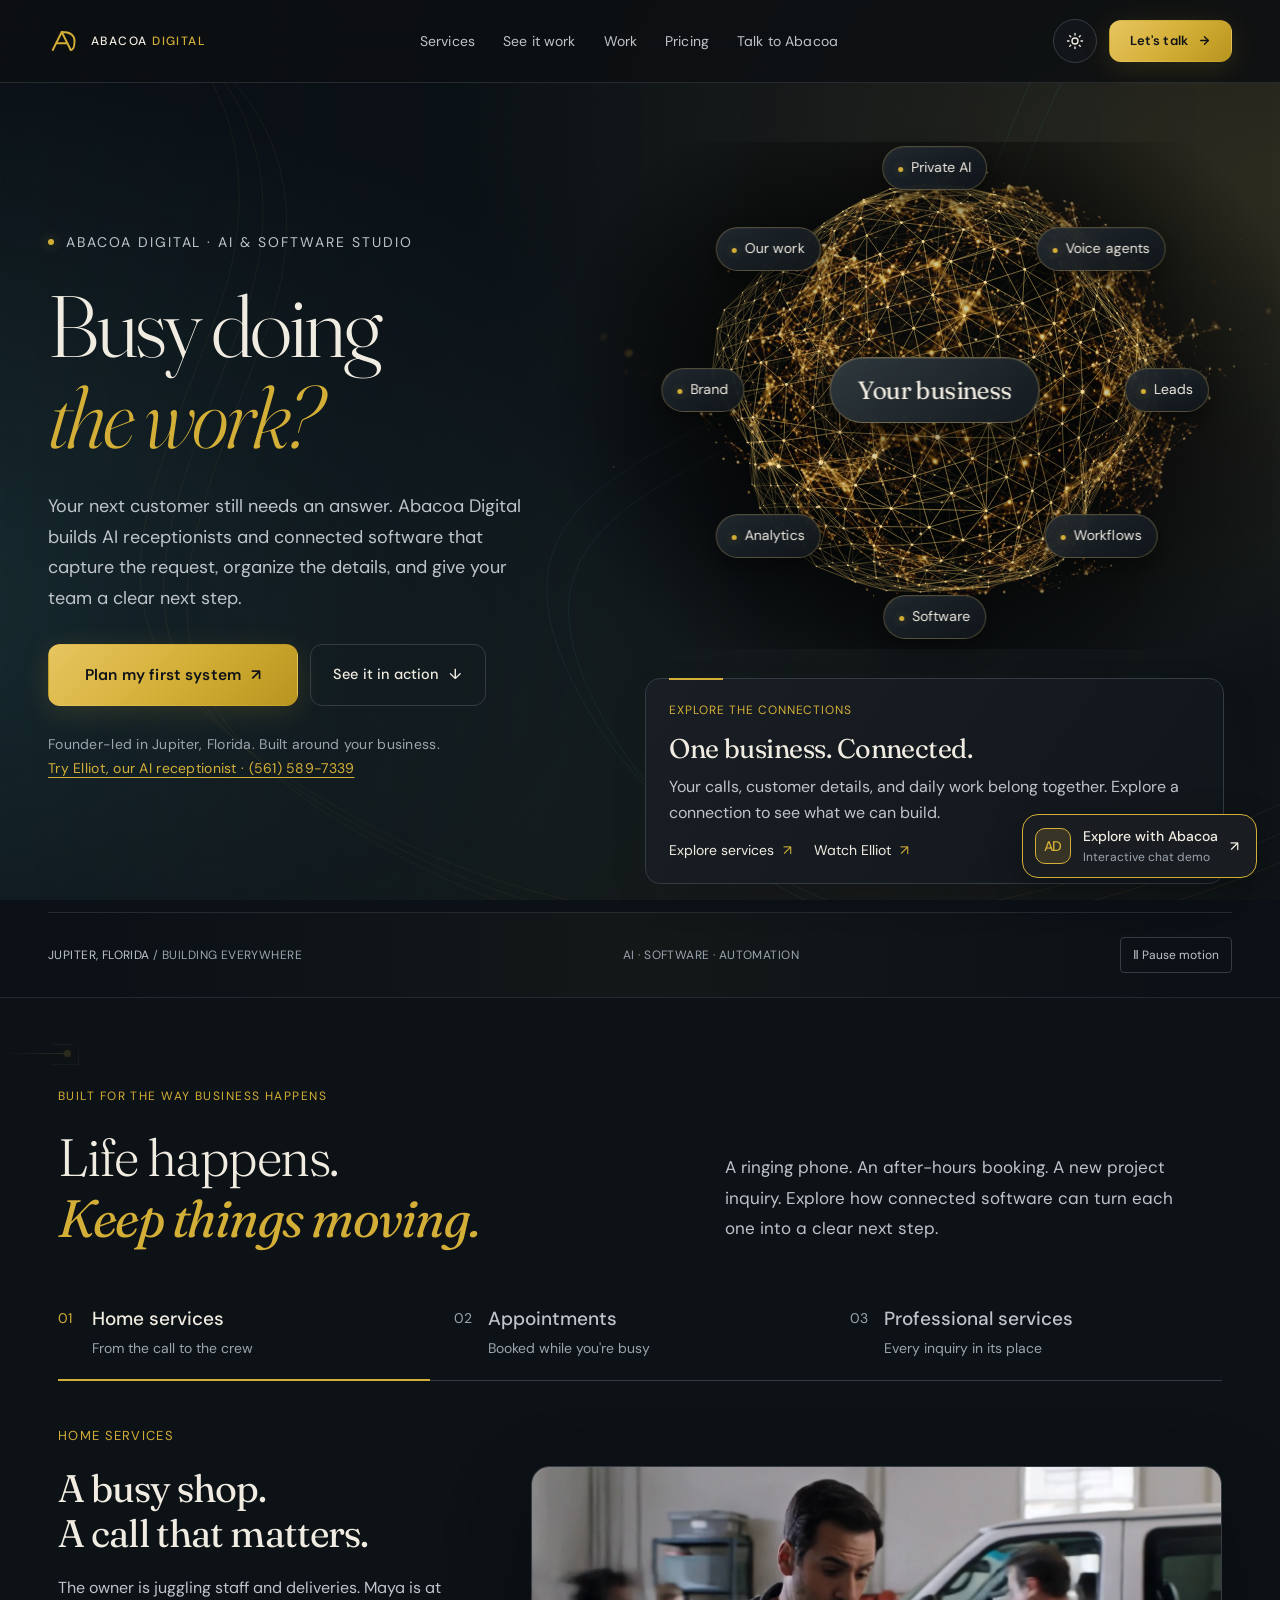
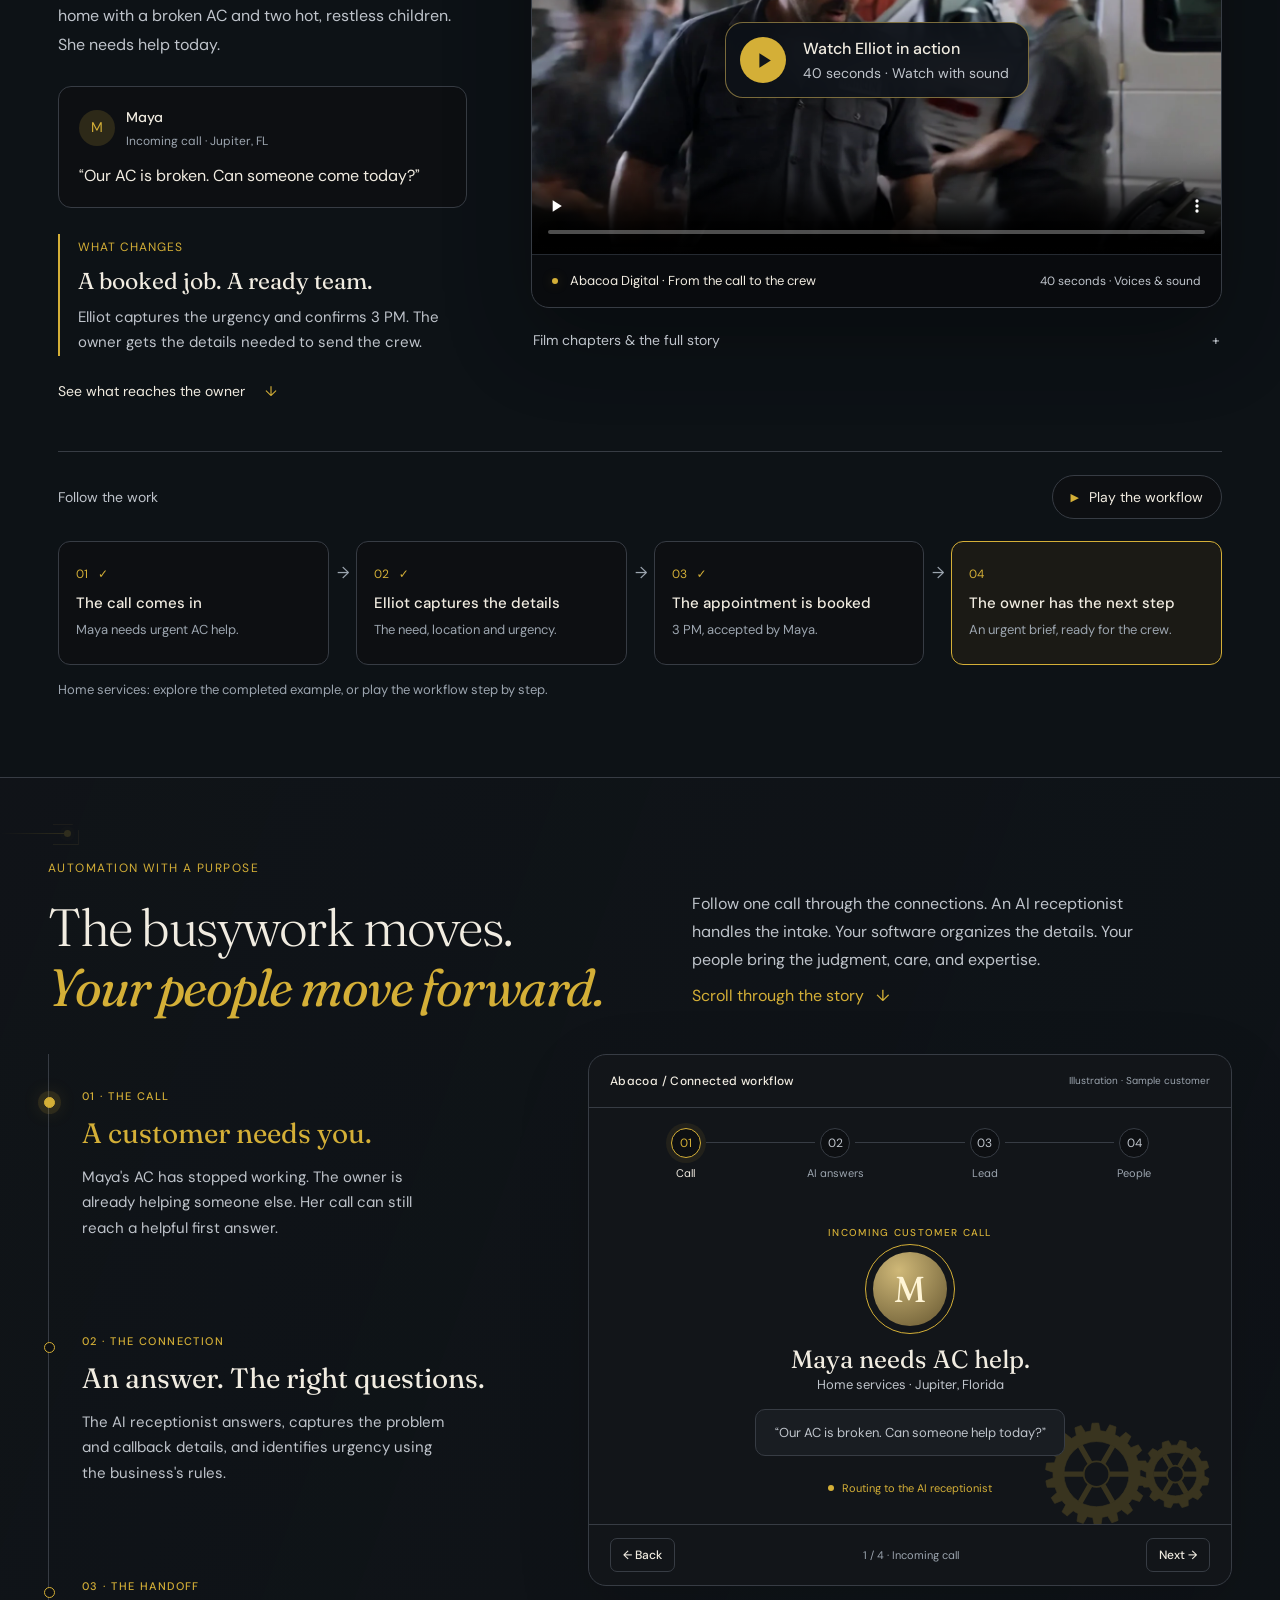
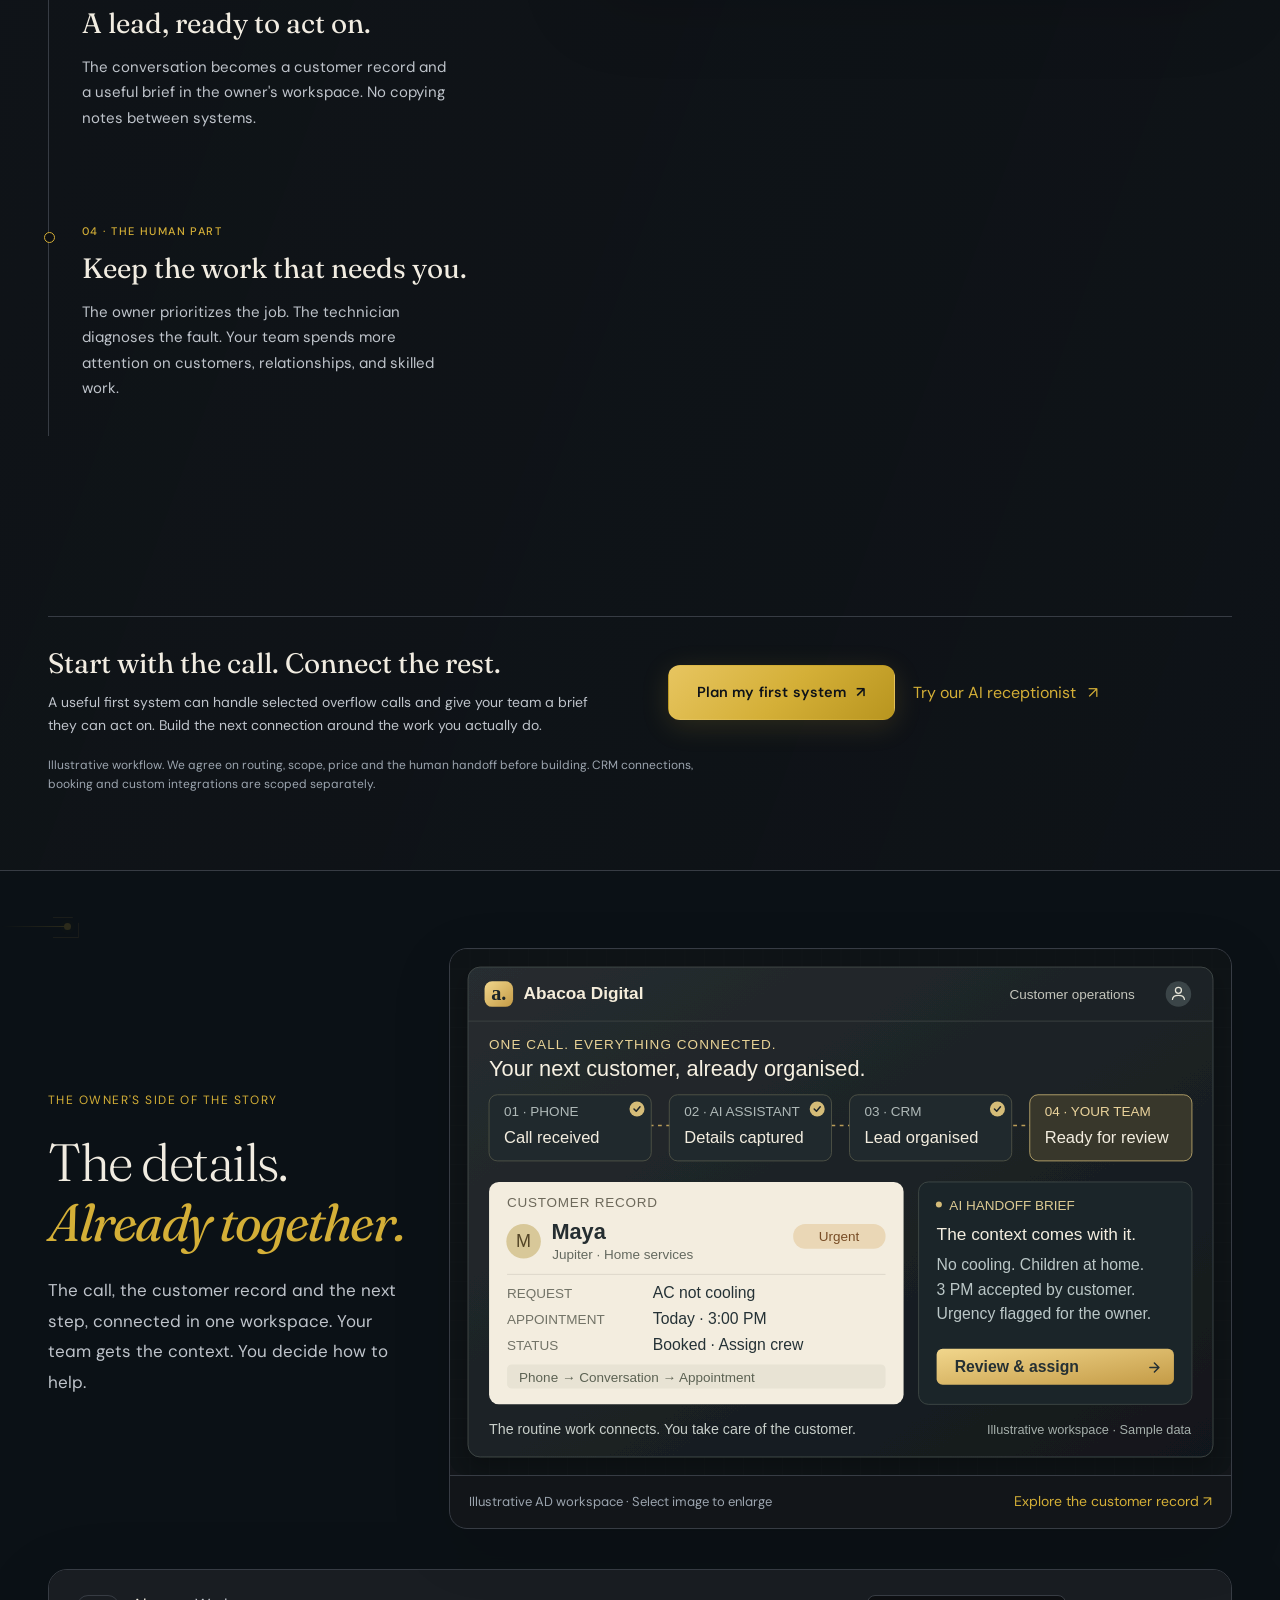
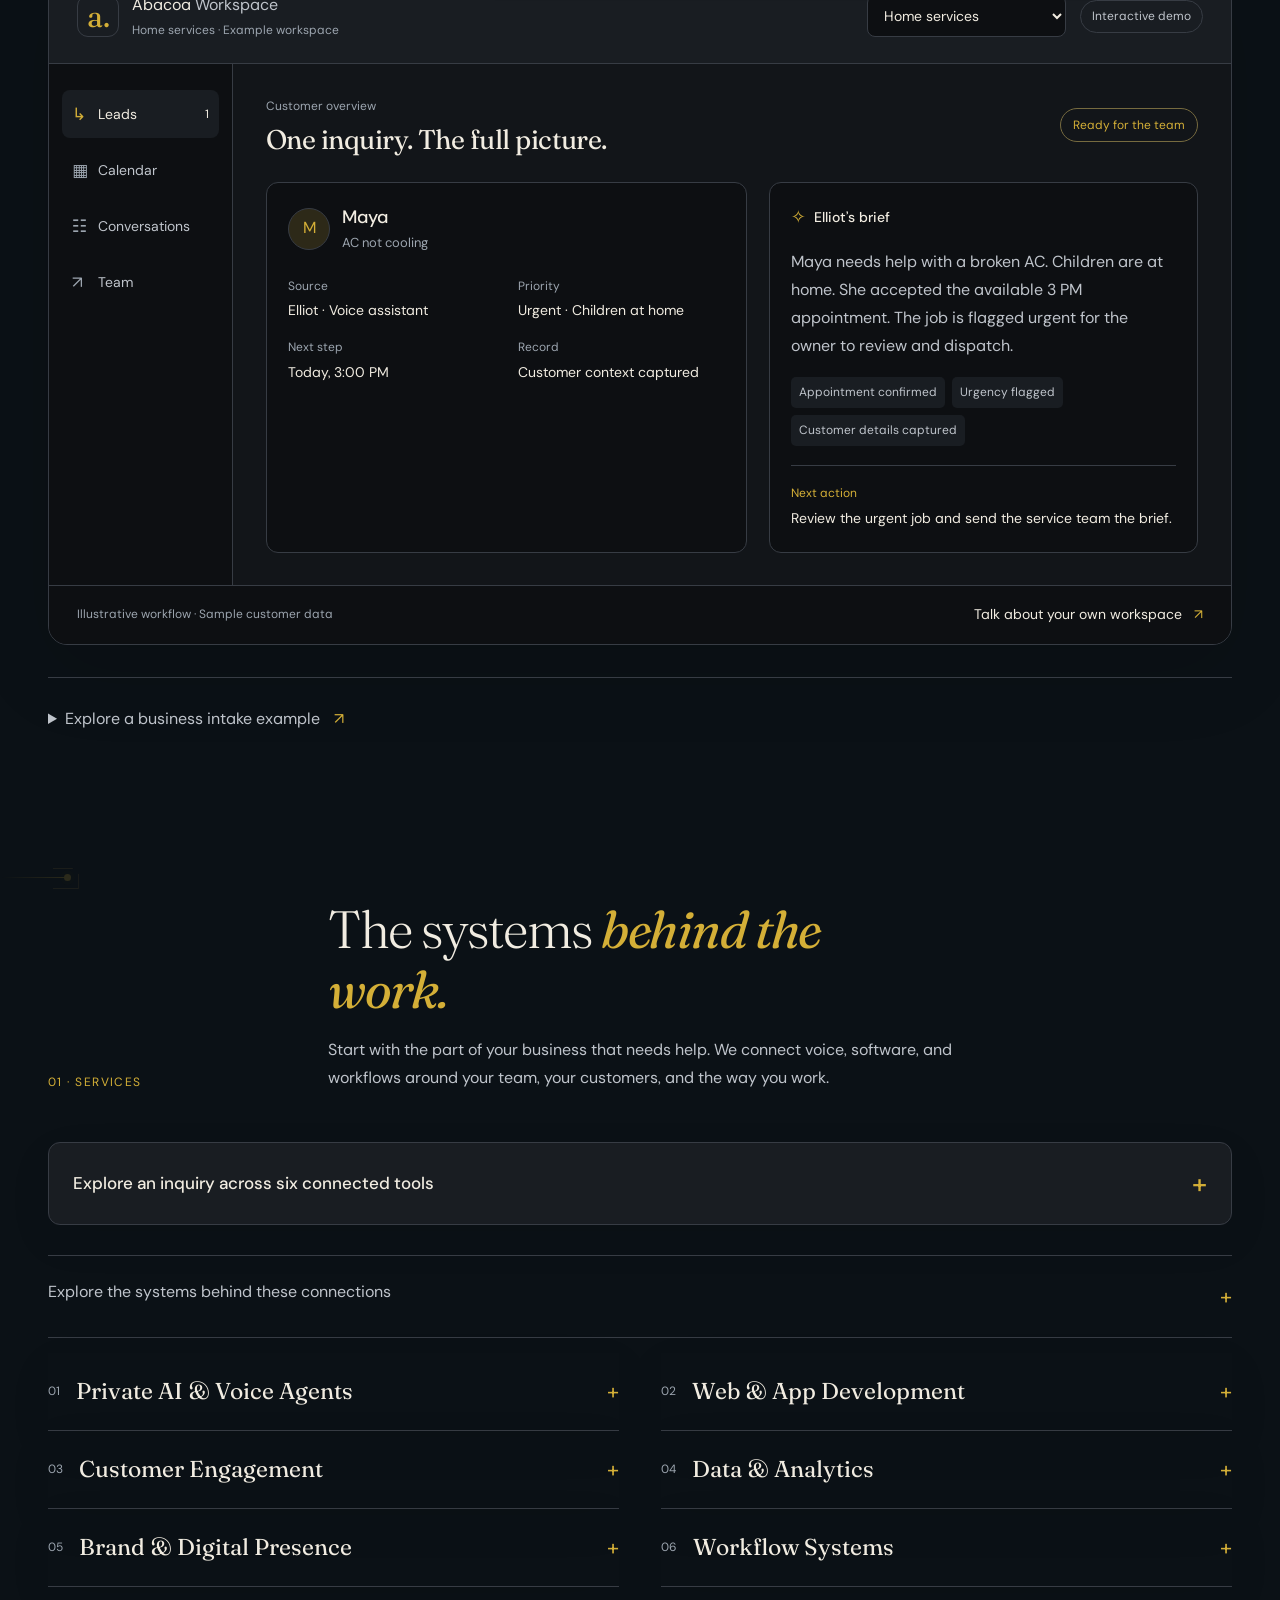
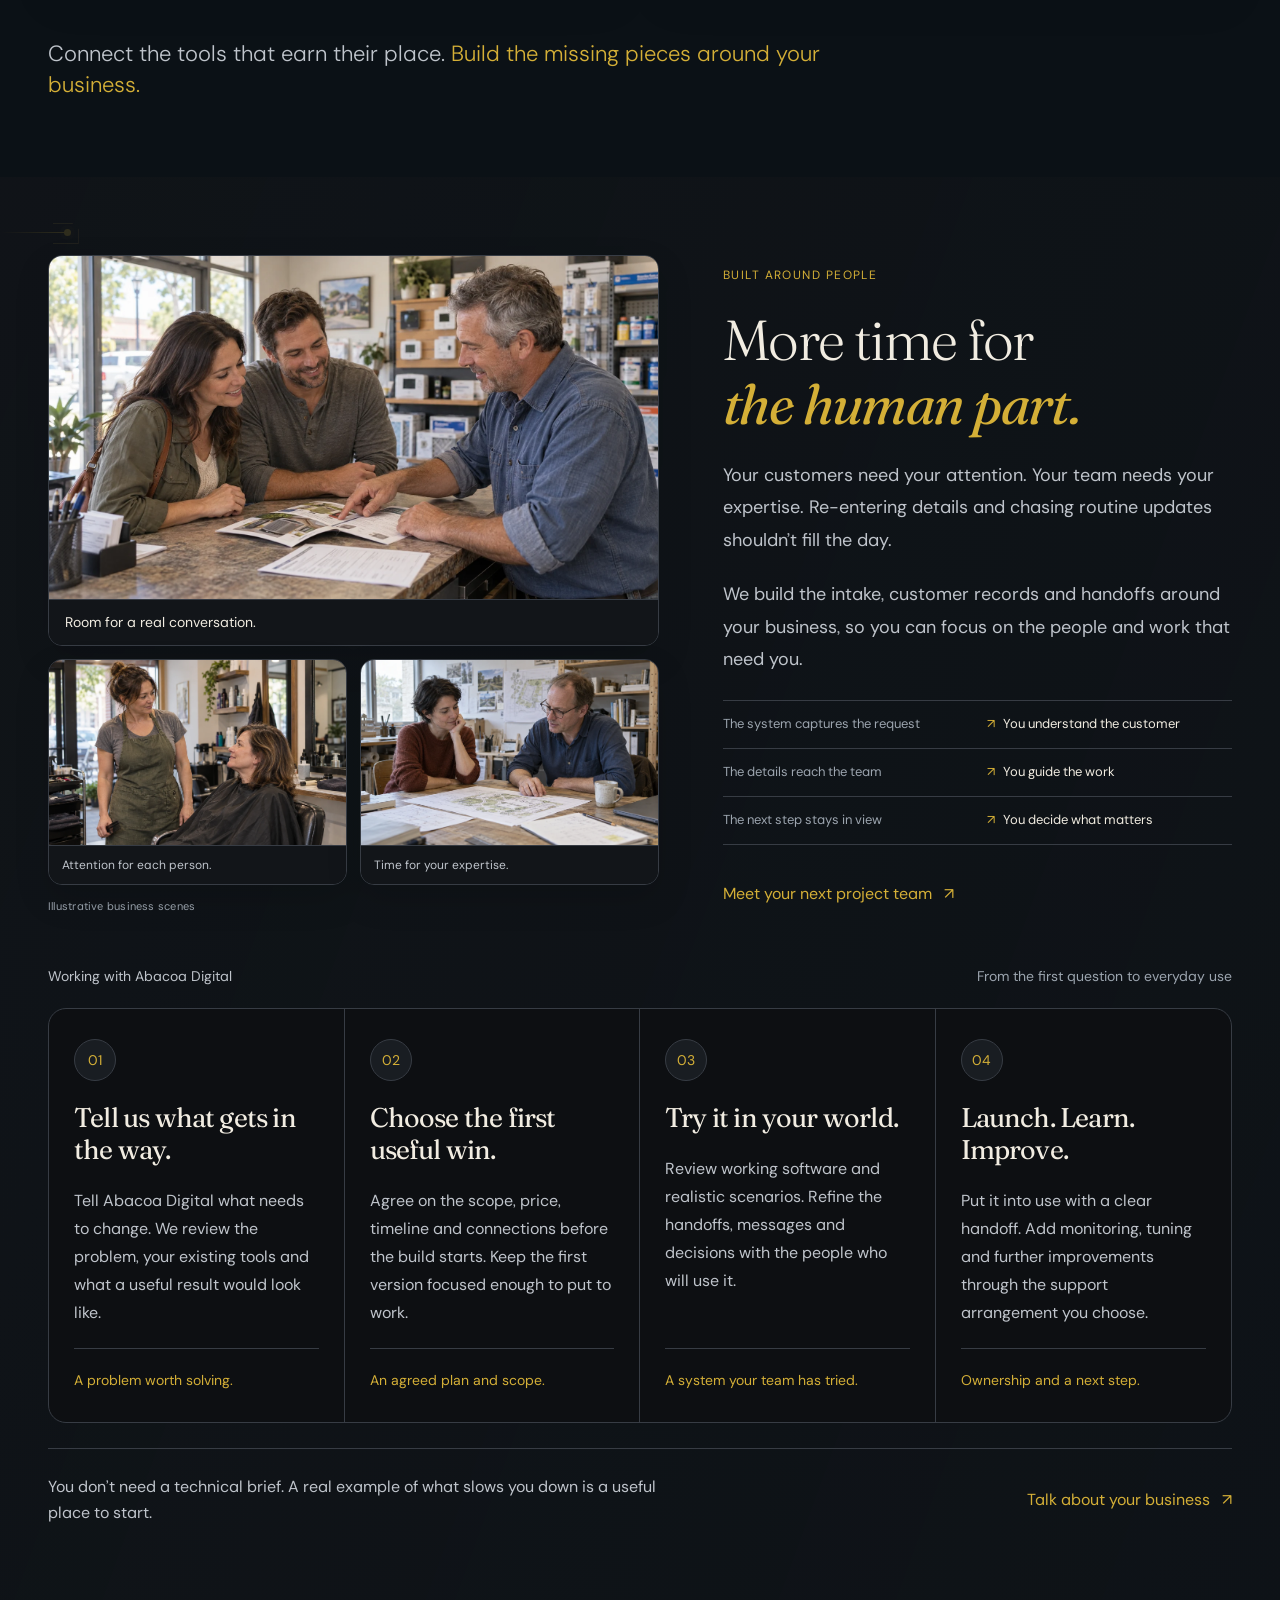
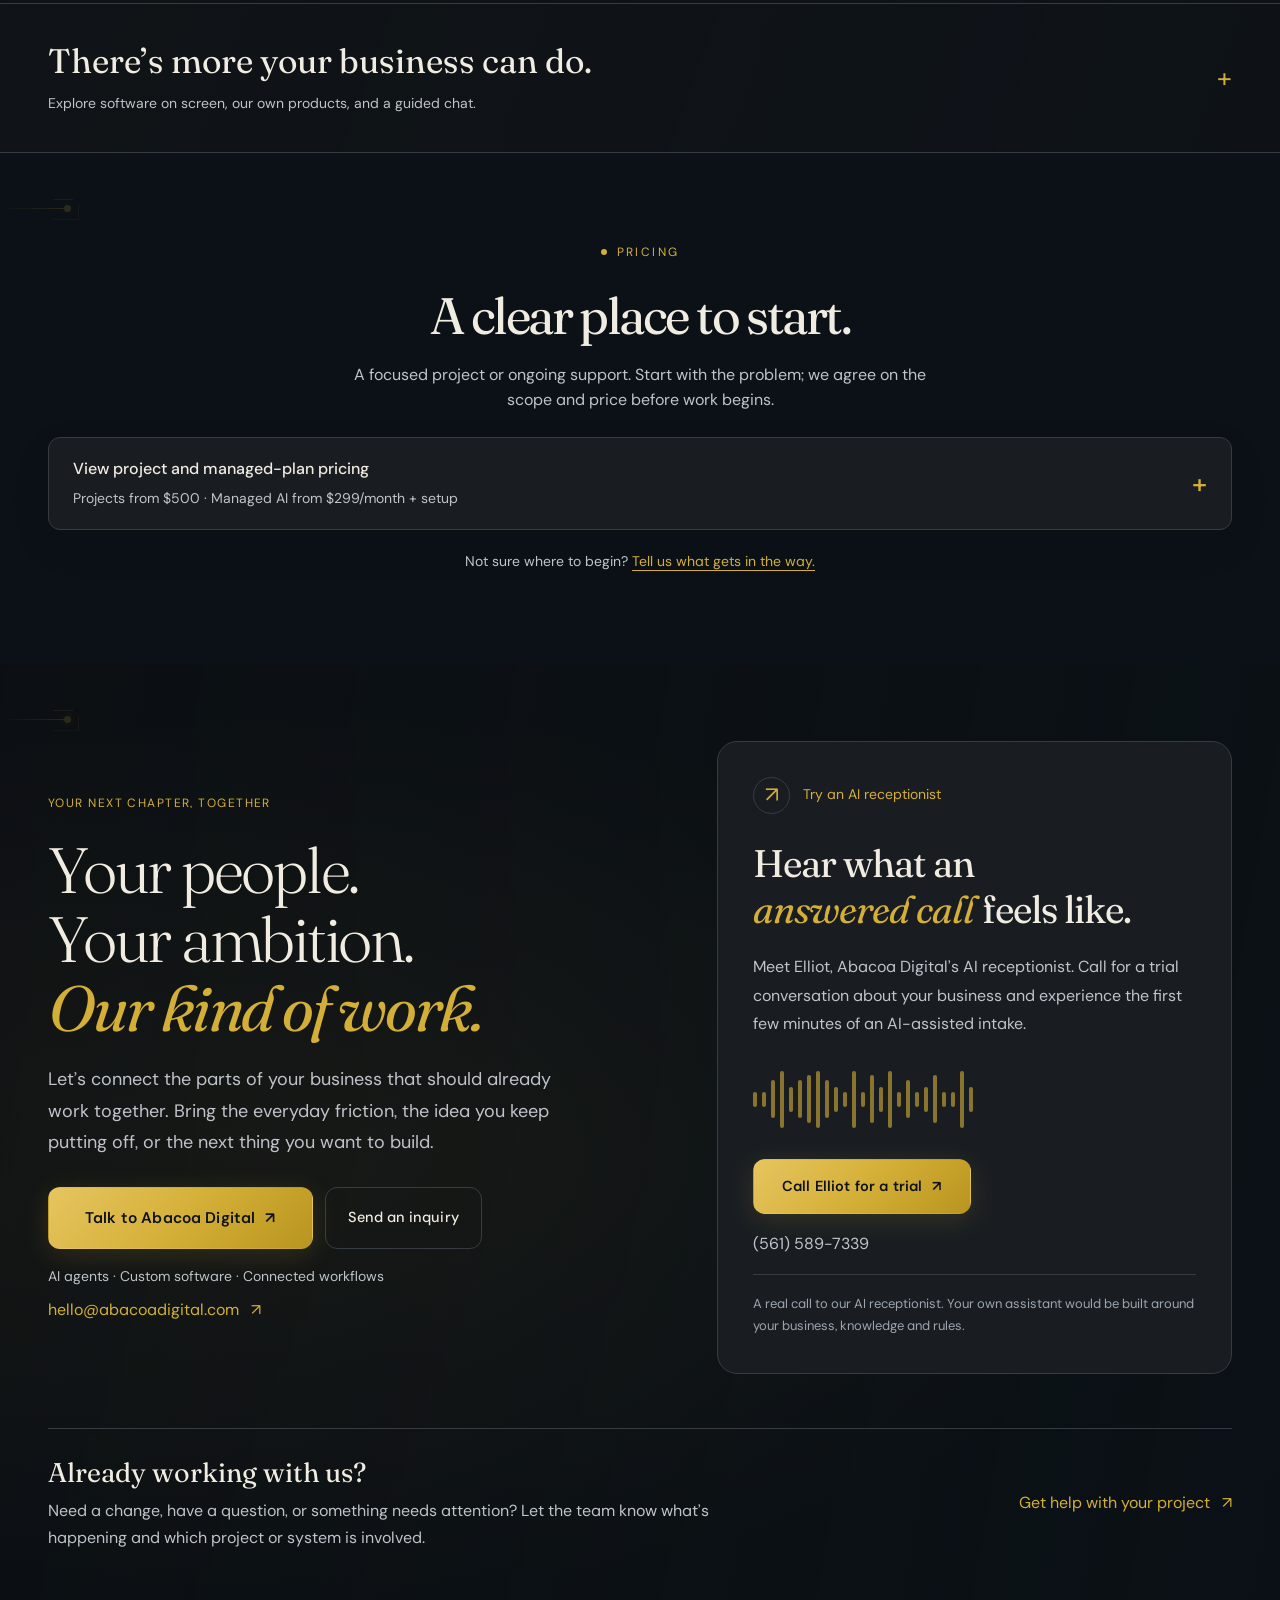
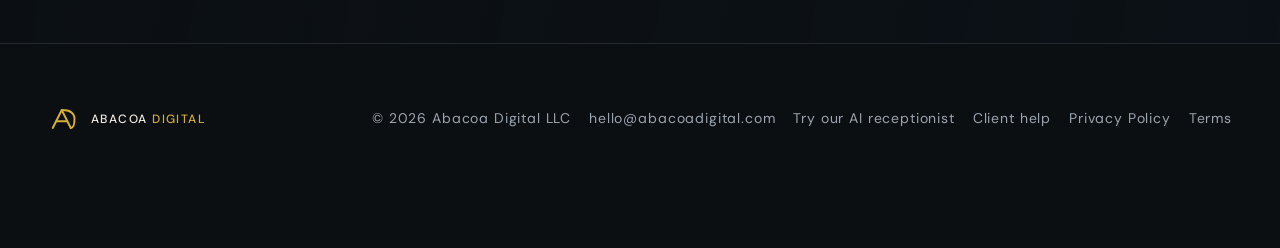
==== commit 4e7ffea9: "Add static customer gallery and connected workspace illustration" ====
--- a/index.html
+++ b/index.html
@@ -642,8 +642,8 @@
 <link href="obsidian.css" rel="stylesheet" />
 <link href="assets/business-stories.css?v=documentary-20261014-2" rel="stylesheet" />
 <link href="assets/owner-paths.css" rel="stylesheet" />
-<link href="assets/studio-experience.css?v=documentary-20261014" rel="stylesheet" />
-<link href="assets/software-scenes.css" rel="stylesheet" />
+<link href="assets/studio-experience.css?v=people-static-20261015" rel="stylesheet" />
+<link href="assets/software-scenes.css?v=workflow-static-20261015" rel="stylesheet" />
 <link href="assets/launch-focus.css" rel="stylesheet" />
 <link href="assets/connected-background.css?v=automation-story-2" rel="stylesheet" />
 <link href="assets/automation-story.css?v=documentary-20261014" rel="stylesheet" />
@@ -810,7 +810,7 @@
           <div class="machine-panel machine-call" data-automation-panel="0"><span class="machine-eyebrow">Incoming customer call</span><div class="machine-avatar" aria-hidden="true">M</div><h3>Maya needs AC help.</h3><p>Home services · Jupiter, Florida</p><div class="machine-request"><p>“Our AC is broken. Can someone help today?”</p></div><span class="machine-route"><i aria-hidden="true"></i>Routing to the AI receptionist</span></div>
           <div class="machine-panel" data-automation-panel="1" hidden><span class="machine-eyebrow">AI receptionist · Call answered</span><div class="machine-agent-head"><h3>Elliot picks up.</h3><span class="machine-wave" aria-hidden="true"><i></i><i></i><i></i><i></i><i></i><i></i><i></i></span></div><div class="machine-bubble"><strong>Elliot · AI receptionist</strong><p>“I can help with that. Where is the property, and what's the best number to reach you?”</p></div><div class="machine-bubble customer"><strong>Maya</strong><p>“We're in Jupiter. It's getting really hot, and my kids are home.”</p></div><div class="machine-captured"><span>✓ Service needed</span><span>✓ Callback details</span><span>✓ Urgency captured</span></div></div>
           <div class="machine-panel" data-automation-panel="2" hidden><span class="machine-eyebrow">Connected to the owner's dashboard</span><div class="machine-crm"><div class="machine-crm-head"><h3>Customer workspace</h3><span>+1 new lead</span></div><div class="machine-lead-row"><span aria-hidden="true">M</span><div><strong>Maya · AC not cooling</strong><small>Jupiter · Captured by the AI receptionist</small></div><b>Urgent</b></div><div class="machine-brief"><strong>AI handoff brief</strong><p>AC is not cooling. Children are at home. Needs help today. Customer and callback details are together for the team.</p><span>Next step: owner reviews and assigns the job.</span></div></div><div class="machine-captured"><span>✓ Customer record</span><span>✓ Call context</span><span>✓ Clear next action</span></div></div>
-          <div class="machine-panel" data-automation-panel="3" hidden><figure class="machine-people"><img src="assets/business-working-day-documentary.webp" width="1672" height="941" loading="lazy" alt="A business owner and technician discussing the work together." /><figcaption>Illustrative scene · People take it forward</figcaption></figure><h3 class="machine-human-title">Less admin. More human.</h3><p>The details are ready. Your team brings the expertise.</p><div class="machine-human-work"><span>Customer care</span><span>Technical judgment</span><span>Team leadership</span></div></div>
+          <div class="machine-panel" data-automation-panel="3" hidden><figure class="machine-people"><img src="assets/owner-customers-storefront.webp" width="1672" height="941" loading="lazy" alt="A shop owner and a couple smiling as they review a product brochure together in a bright storefront." /><figcaption>Illustrative scene · More time for your customers</figcaption></figure><h3 class="machine-human-title">Less admin. More human.</h3><p>The details are ready. Your team brings the expertise.</p><div class="machine-human-work"><span>Customer care</span><span>Technical judgment</span><span>Team leadership</span></div></div>
         </div>
         <div class="machine-controls"><button type="button" id="automationPrevious" aria-label="Previous automation step" disabled>← Back</button><span id="automationCount">1 / 4 · Incoming call</span><button type="button" id="automationNext" aria-label="Next automation step">Next →</button></div>
         <span class="sr-only" id="automationStatus" role="status" aria-live="polite"></span>
@@ -823,7 +823,13 @@
 
 <section id="owner-dashboard" class="owner-section">
   <div class="container">
-    <div class="story-heading owner-screen-heading"><div><span class="section-num">The owner's side of the story</span><h2 class="section-title">The details.<br><em>Already together.</em></h2><p>A customer record at the desk. An urgent brief on your phone. Give the owner a useful view of the work, wherever the day takes them.</p></div><figure class="owner-mobile-scene"><a href="assets/software-in-use-mobile.webp" target="_blank" rel="noopener" aria-label="Open the mobile job-alert scene at full size"><img src="assets/software-in-use-mobile.webp" width="1536" height="1024" loading="lazy" alt="A business owner holding a phone with an unbranded urgent AC job alert for Maya and a confirmed 3 PM appointment." /></a><figcaption><span>Illustrative mobile workspace · Sample job details</span><a href="#deskPanel" data-story-link="home">Explore the job record <span aria-hidden="true">↗</span></a></figcaption></figure></div>
+    <div class="story-heading owner-screen-heading">
+      <div><span class="section-num">The owner's side of the story</span><h2 class="section-title">The details.<br><em>Already together.</em></h2><p>The call, the customer record and the next step, connected in one workspace. Your team gets the context. You decide how to help.</p></div>
+      <figure class="owner-system-scene">
+        <a href="assets/abacoa-workflow-overview.svg" target="_blank" rel="noopener" aria-label="Enlarge the illustrative Abacoa Digital dashboard and workflow"><img src="assets/abacoa-workflow-overview.svg" width="1040" height="700" loading="lazy" alt="Abacoa Digital dashboard: an incoming call becomes an AI intake, Maya's urgent AC lead and 3 PM appointment, with a brief ready for the owner to review and assign." /></a>
+        <figcaption><span>Illustrative AD workspace · Select image to enlarge</span><a href="#deskPanel" data-story-link="home">Explore the customer record <span aria-hidden="true">↗</span></a></figcaption>
+      </figure>
+    </div>
     <div class="owner-console">
       <div class="owner-toolbar"><div class="owner-brand"><span aria-hidden="true">a.</span><div>Abacoa <strong>Workspace</strong><small id="deskBusiness">Home services · Example workspace</small></div></div><div class="owner-toolbar-actions"><label><span class="sr-only">Choose a business example</span><select id="deskScenario"><option value="home">Home services</option><option value="appointments">Appointments</option><option value="professional">Professional services</option></select></label><span class="demo-pill">Interactive demo</span></div></div>
       <div class="owner-layout">
@@ -937,7 +943,15 @@
 
 <section id="process" class="process">
   <div class="container">
-    <div class="people-intro"><figure><img src="assets/business-working-day-documentary.webp" width="1672" height="941" loading="lazy" alt="A business owner listening to a service technician at the counter of a modest dispatch office." /><figcaption>Illustrative business scene</figcaption></figure><div><span class="section-num">Built around people</span><h2 class="section-title">More time for<br><em>the human part.</em></h2><p>Your customers need your attention. Your team needs your expertise. Re-entering details and chasing routine updates shouldn’t fill the day.</p><p>We build the intake, customer records and handoffs around your business, so you can focus on the people and work that need you.</p><dl class="people-value"><div><dt>The system captures the request</dt><dd>You understand the customer</dd></div><div><dt>The details reach the team</dt><dd>You guide the work</dd></div><div><dt>The next step stays in view</dt><dd>You decide what matters</dd></div></dl><a class="text-action" href="#contact" data-agent-topic="general">Meet your next project team <span aria-hidden="true">↗</span></a></div></div>
+    <div class="people-intro">
+      <div class="people-gallery" role="group" aria-label="Illustrative scenes of business owners helping customers">
+        <figure class="people-gallery-main"><img src="assets/owner-customers-storefront.webp" width="1672" height="941" loading="lazy" alt="A shop owner in his fifties and a couple reviewing a brochure together, smiling in a comfortable sunlit storefront." /><figcaption>Room for a real conversation.</figcaption></figure>
+        <div class="people-gallery-pair">
+          <figure><img src="assets/scenario-appointments-documentary.webp" width="1672" height="941" loading="lazy" alt="A salon stylist listening to her seated customer during a consultation." /><figcaption>Attention for each person.</figcaption></figure>
+          <figure><img src="assets/scenario-professional-documentary.webp" width="1672" height="941" loading="lazy" alt="Two people reviewing project plans together at a studio worktable." /><figcaption>Time for your expertise.</figcaption></figure>
+        </div>
+        <small class="people-gallery-note">Illustrative business scenes</small>
+      </div><div><span class="section-num">Built around people</span><h2 class="section-title">More time for<br><em>the human part.</em></h2><p>Your customers need your attention. Your team needs your expertise. Re-entering details and chasing routine updates shouldn’t fill the day.</p><p>We build the intake, customer records and handoffs around your business, so you can focus on the people and work that need you.</p><dl class="people-value"><div><dt>The system captures the request</dt><dd>You understand the customer</dd></div><div><dt>The details reach the team</dt><dd>You guide the work</dd></div><div><dt>The next step stays in view</dt><dd>You decide what matters</dd></div></dl><a class="text-action" href="#contact" data-agent-topic="general">Meet your next project team <span aria-hidden="true">↗</span></a></div></div>
     <div class="process-caption"><span>Working with Abacoa Digital</span><span>From the first question to everyday use</span></div>
     <div class="process-list">
       <div class="process-step reveal"><div class="process-num">01</div><h3 class="process-title">Tell us what gets in the way.</h3><p class="process-desc">Tell Abacoa Digital what needs to change. We review the problem, your existing tools and what a useful result would look like.</p><div class="process-deliverable">A problem worth solving.</div></div>
--- a/assets/studio-experience.css
+++ b/assets/studio-experience.css
@@ -21,3 +21,13 @@
 @media(max-width:560px){.app-switcher{display:grid;grid-template-columns:repeat(3,minmax(0,1fr));gap:8px}.app-switcher button{flex-direction:column;gap:6px;padding:11px 5px;font-size:14px}.app-switcher button>span{font-size:22px}.connected-desktop{padding:11px;border-radius:16px;gap:20px}.workspace-titlebar{padding:13px;font-size:13px;gap:10px}.workspace-example{display:none}.inbox-demo{grid-template-columns:1fr;min-height:420px}.inbox-folders{display:none}.inbox-search{padding:14px 18px}.inbox-message{padding:22px 18px}.inbox-message h4{font-size:19px}.handoff-card{display:block;padding:7px 10px}.handoff-card>p{font-size:15px}.handoff-payload{margin:20px 0}.handoff-brand{margin-bottom:22px}.sheet-heading{padding:0 15px 19px;font-size:15px}.sheet-heading small{display:none}.crm-demo{padding:22px 18px}.crm-profile{flex-wrap:wrap}.crm-profile .workspace-pill{margin:0}.crm-properties{gap:16px}.notes-demo{padding:25px 20px}.notes-demo h4{font-size:28px}.board-demo{padding:20px 14px}.board-lanes{grid-template-columns:1fr}.board-lane{min-height:0;padding:13px}.board-task strong{margin:8px 0}.board-top{align-items:flex-start;gap:10px;flex-direction:column}.report-stats{gap:7px}.report-stats>div{padding:12px 8px}.report-stats span{font-size:12px}.reports-demo{padding:22px 16px}.report-bar{grid-template-columns:85px 1fr 14px}.report-bars{padding:15px}.people-intro img{aspect-ratio:1.3;object-position:53% center}.people-intro figure{border-radius:13px}.people-intro .section-title{font-size:43px}.process-caption{flex-direction:column;gap:7px}.assistant-copy .section-title{font-size:41px}.chat-preview{padding:21px 18px;border-radius:17px}.chat-preview-head small{font-size:12px}.chat-bubble{font-size:15px;padding:14px 16px}.quote-placeholder{grid-template-columns:1fr;gap:0}.quote-mark{grid-row:auto;height:44px;font-size:67px}.quote-placeholder>p,.quote-placeholder>div{grid-column:1}.quote-placeholder h3{margin:12px 0;font-size:26px}.quote-placeholder>p{margin-bottom:24px}.receptionist-trial{padding:27px 22px}.receptionist-trial h3{font-size:36px}.studio-chat-dock{right:15px;bottom:max(15px,env(safe-area-inset-bottom));padding:10px 14px 10px 10px}.studio-chat-dock small{font-size:11px}.studio-chat{inset:auto 12px 12px 12px;width:auto;max-height:calc(100dvh - 24px);border-radius:17px}.chat-messages{max-height:35dvh;padding:17px}.studio-chat-head{padding:17px}.studio-chat-head h2{font-size:17px}.studio-chat-head p{font-size:12px}.chat-bottom{padding:13px 17px}.chat-bottom a{font-size:12px}.agent-dialog .studio-avatar{width:36px;height:36px;font-size:13px}.agent-dialog-head .agent-identity strong{font-size:16px}.studio-contact h2{font-size:46px}}
 @media(prefers-reduced-motion:reduce){.app-switcher button,.studio-chat-dock{transition:none}.app-switcher button:hover,.studio-chat-dock:hover{transform:none}}.motion-paused .app-switcher button,.motion-paused .studio-chat-dock{transition:none}.motion-paused .app-switcher button:hover,.motion-paused .studio-chat-dock:hover{transform:none}
 .people-value{margin:25px 0 27px;border-top:1px solid var(--border)}.people-value>div{display:grid;grid-template-columns:1fr 1fr;gap:20px;padding:13px 0;border-bottom:1px solid var(--border);font-size:13px;line-height:1.6}.people-value dt{color:var(--text-mute)}.people-value dd{margin:0;color:var(--text)}.people-value dd::before{content:'↗';color:var(--gold);margin-right:8px}@media(max-width:560px){.people-value>div{gap:12px;font-size:12px}}
+/* Static customer scenes stay separate from the video demonstrations. */
+.people-gallery{min-width:0;display:grid;gap:13px}
+.people-intro .people-gallery figure{margin:0;border:1px solid var(--border);border-radius:14px;background:var(--bg-2);box-shadow:0 14px 35px #0002}
+.people-intro .people-gallery img{width:100%;height:auto;aspect-ratio:16/9;object-fit:cover;object-position:center}
+.people-intro .people-gallery figcaption{position:static;background:var(--bg-2);color:var(--text-dim);font-size:12px;line-height:1.5;border:0;border-top:1px solid var(--border);border-radius:0;padding:10px 13px}
+.people-intro .people-gallery-main figcaption{font-size:14px;color:var(--text);padding:12px 16px}
+.people-gallery-pair{display:grid;grid-template-columns:repeat(2,minmax(0,1fr));gap:13px}
+.people-intro .people-gallery-pair img{aspect-ratio:16/10}
+.people-gallery-note{color:var(--text-mute);font-size:11px;line-height:1.5;letter-spacing:.02em}
+@media(max-width:560px){.people-gallery,.people-gallery-pair{gap:9px}.people-intro .people-gallery figure{border-radius:10px}.people-intro .people-gallery figcaption{padding:8px 10px;font-size:11px}.people-intro .people-gallery-main figcaption{font-size:13px;padding:11px 13px}}
--- a/assets/software-scenes.css
+++ b/assets/software-scenes.css
@@ -28,13 +28,13 @@
 .future-software-scene figcaption{padding:14px 18px;color:var(--text-dim);font-size:13px;line-height:1.7;border-top:1px solid var(--border)}
 .future-software-scene figcaption span{display:block;color:var(--text-mute);font-size:12px;margin-top:2px}
 .screen-future-intro .section-title{font-size:clamp(36px,3.8vw,54px)}
-.owner-section .story-heading.owner-screen-heading{grid-template-columns:.9fr 1.2fr;gap:45px;align-items:center}
+.owner-section .story-heading.owner-screen-heading{grid-template-columns:.7fr 1.5fr;gap:35px;align-items:center}
 .owner-screen-heading>div>p{font-size:17px;line-height:1.8;color:var(--text-dim);max-width:530px;margin-top:23px}
-.owner-mobile-scene{margin:0;min-width:0;border:1px solid var(--border);border-radius:18px;overflow:hidden;background:var(--bg-2);box-shadow:0 18px 60px #0002}
-.owner-mobile-scene>a{display:block;cursor:zoom-in}
-.owner-mobile-scene img{display:block;width:100%;height:auto;aspect-ratio:3/2;object-fit:contain}
-.owner-mobile-scene figcaption{display:flex;flex-wrap:wrap;align-items:center;justify-content:space-between;gap:9px 18px;padding:14px 19px;border-top:1px solid var(--border);font-size:13px;color:var(--text-mute);line-height:1.7}
-.owner-mobile-scene figcaption>a{color:var(--gold);font-size:14px}
+.owner-system-scene{margin:0;min-width:0;border:1px solid var(--border);border-radius:18px;overflow:hidden;background:var(--bg-2);box-shadow:0 18px 60px #0002}
+.owner-system-scene>a{display:block;cursor:zoom-in}
+.owner-system-scene img{display:block;width:100%;height:auto;aspect-ratio:1040/700;object-fit:contain}
+.owner-system-scene figcaption{display:flex;flex-wrap:wrap;align-items:center;justify-content:space-between;gap:9px 18px;padding:14px 19px;border-top:1px solid var(--border);font-size:13px;color:var(--text-mute);line-height:1.7}
+.owner-system-scene figcaption>a{color:var(--gold);font-size:14px}
 @media(max-width:950px){.software-scenes-heading{align-items:flex-start;flex-direction:column;gap:18px}.software-scenes-heading>p{max-width:650px;font-size:16px}.future-intro.screen-future-intro{grid-template-columns:1fr;gap:23px}.screen-future-intro>div,.screen-future-intro>p,.screen-future-intro .future-software-scene{grid-column:1;grid-row:auto}.screen-future-intro .future-software-scene{width:100%}.screen-future-intro>p{max-width:680px}.screen-outcomes{gap:20px}.screen-outcomes>a{grid-template-columns:24px 1fr;gap:8px}.screen-outcomes h3{font-size:22px}}
 @media(max-width:560px){.software-scenes{padding:32px 0 65px}.software-scenes-heading h2{font-size:35px}.software-scenes-heading{margin-bottom:24px}.software-scene{border-radius:13px}.software-scene figcaption{padding:14px 16px;align-items:flex-start;flex-direction:column;gap:8px}.software-scene figcaption>span{font-size:12px}.screen-outcomes{grid-template-columns:1fr;gap:19px;margin-top:25px}.screen-outcomes>a{grid-template-columns:25px 1fr;padding-top:19px;gap:7px 10px}.screen-outcomes h3{font-size:23px}.screen-outcomes p{font-size:15px}.screen-future-intro .section-title{font-size:39px}}
-@media(max-width:820px){.owner-section .story-heading.owner-screen-heading{grid-template-columns:1fr;gap:28px}.owner-screen-heading>div>p{font-size:16px;max-width:680px}.owner-mobile-scene{max-width:700px;width:100%}}
+@media(max-width:820px){.owner-section .story-heading.owner-screen-heading{grid-template-columns:1fr;gap:28px}.owner-screen-heading>div>p{font-size:16px;max-width:680px}.owner-system-scene{max-width:700px;width:100%}}
